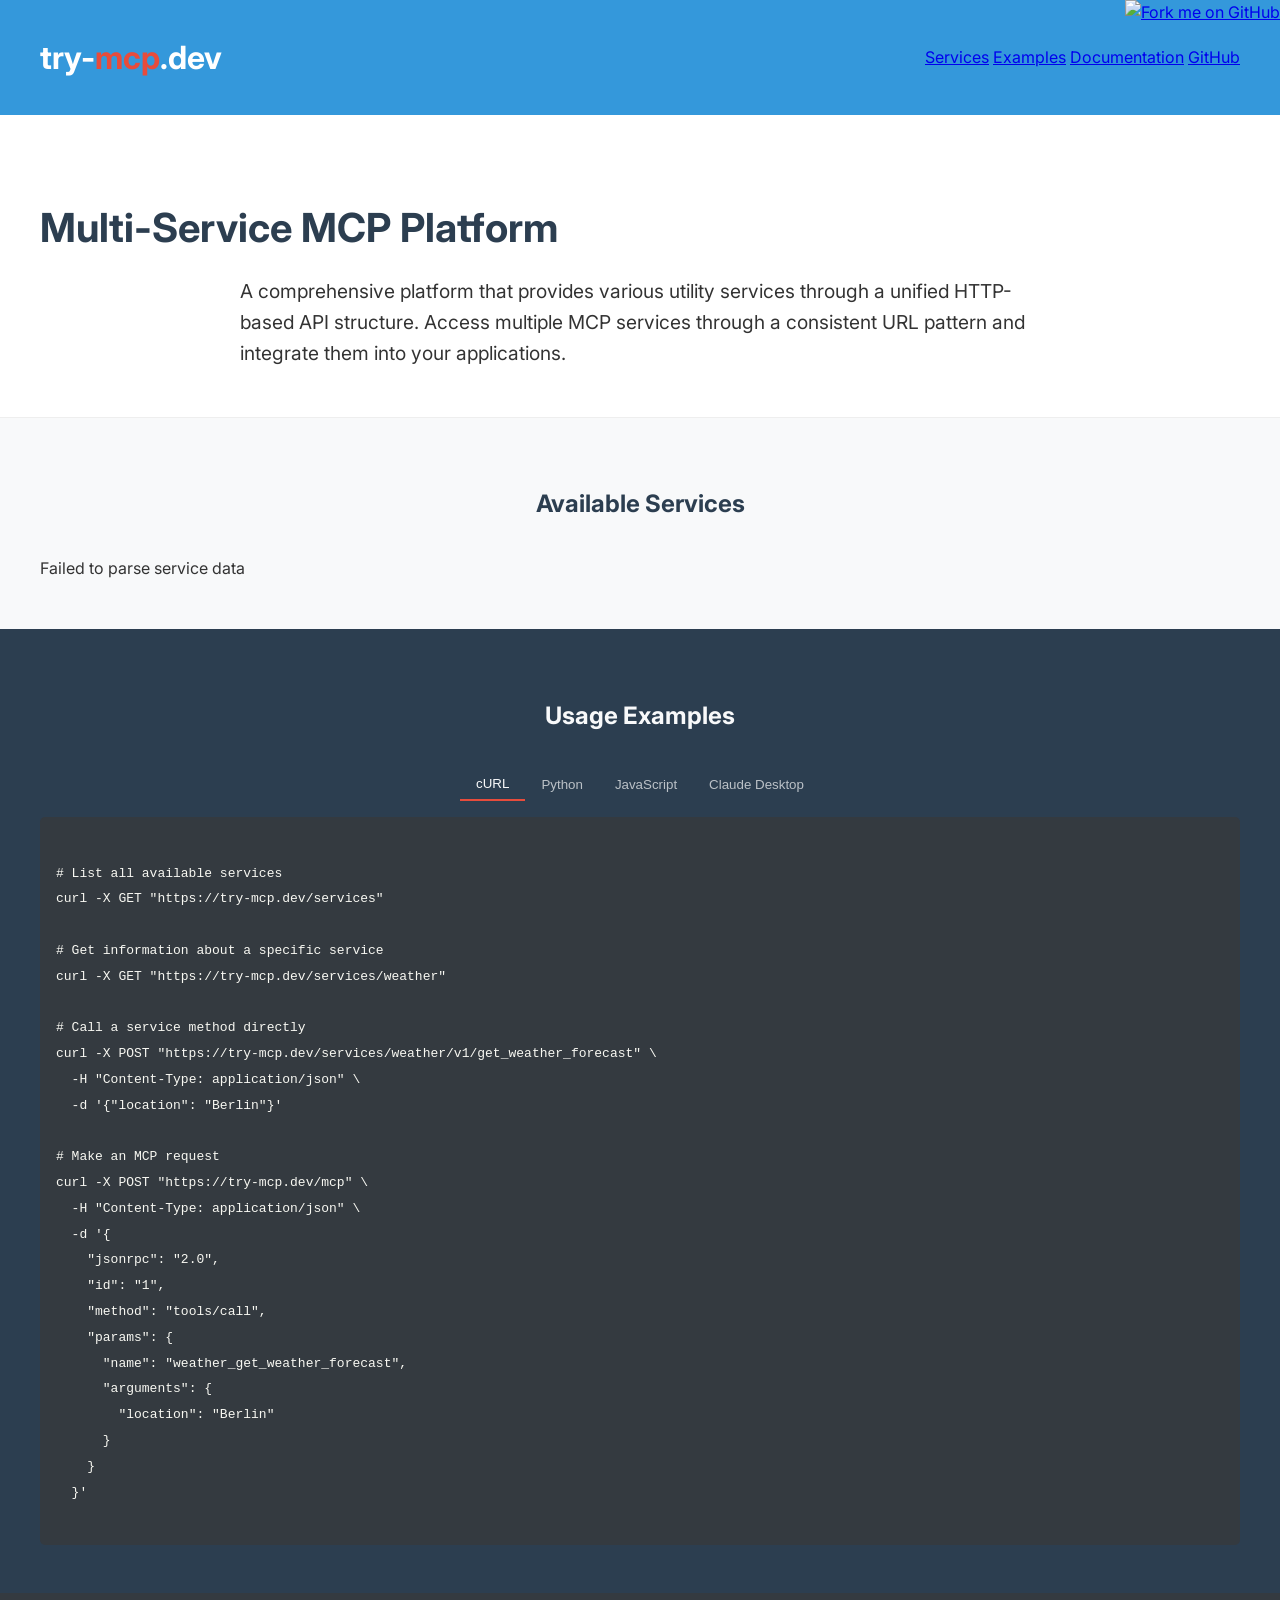
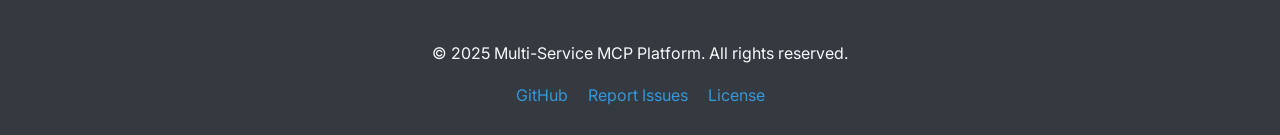
==== static/index.html @ c69c86fd "Add documentation link and dynamic Claude Desktop configuration" ====
<!DOCTYPE html>
<html lang="en">
<head>
  <meta charset="UTF-8">
  <meta name="viewport" content="width=device-width, initial-scale=1.0">
  <title>Multi-Service MCP Platform | try-mcp.dev</title>
  <meta name="description" content="A comprehensive multi-service MCP platform providing various utility services through a unified HTTP-based API structure.">
  
  <!-- Favicon -->
  <link rel="icon" href="/static/favicon.ico" type="image/x-icon">
  
  <!-- Fonts -->
  <link rel="preconnect" href="https://fonts.googleapis.com">
  <link rel="preconnect" href="https://fonts.gstatic.com" crossorigin>
  <link href="https://fonts.googleapis.com/css2?family=Inter:wght@400;500;700&family=Fira+Code:wght@400;500&display=swap" rel="stylesheet">
  
  <!-- Styles -->
  <link rel="stylesheet" href="/static/css/styles.css">
</head>
<body>
  <!-- GitHub Ribbon -->
  <a href="https://github.com/choas/try-mcp.dev" class="github-ribbon" target="_blank" rel="noopener noreferrer">
    <img width="149" height="149" src="https://github.blog/wp-content/uploads/2008/12/forkme_right_red_aa0000.png?resize=149%2C149" alt="Fork me on GitHub">
  </a>
  
  <!-- Header -->
  <header>
    <div class="container">
      <div class="header-content">
        <div class="logo">try-<span>mcp</span>.dev</div>
        <nav>
          <a href="#services">Services</a>
          <a href="#examples">Examples</a>
          <a href="/docs">Documentation</a>
          <a href="https://github.com/choas/try-mcp.dev" target="_blank" rel="noopener noreferrer">GitHub</a>
        </nav>
      </div>
    </div>
  </header>
  
  <!-- Introduction -->
  <section class="intro">
    <div class="container">
      <h1>Multi-Service MCP Platform</h1>
      <p>
        A comprehensive platform that provides various utility services through a unified HTTP-based API structure.
        Access multiple MCP services through a consistent URL pattern and integrate them into your applications.
      </p>
    </div>
  </section>
  
  <!-- Services -->
  <section id="services" class="services">
    <div class="container">
      <h2>Available Services</h2>
      <div id="service-list" class="service-list">
        <div class="loading">Loading services...</div>
      </div>
      
      <!-- Service Details Section -->
      <div id="service-details" class="service-details" style="display: none;">
        <!-- Service details will be inserted here by JavaScript -->
      </div>
    </div>
  </section>
  
  <!-- Usage Examples -->
  <section id="examples" class="examples">
    <div class="container">
      <h2>Usage Examples</h2>
      
      <div class="code-tabs">
        <button class="code-tab active" data-target="curl-example">cURL</button>
        <button class="code-tab" data-target="python-example">Python</button>
        <button class="code-tab" data-target="js-example">JavaScript</button>
        <button class="code-tab" data-target="claude-example">Claude Desktop</button>
      </div>
      
      <div class="code-examples">
        <div id="curl-example" class="code-example active">
          <pre><code>
# List all available services
curl -X GET "https://try-mcp.dev/services"

# Get information about a specific service
curl -X GET "https://try-mcp.dev/services/weather"

# Call a service method directly
curl -X POST "https://try-mcp.dev/services/weather/v1/get_weather_forecast" \
  -H "Content-Type: application/json" \
  -d '{"location": "Berlin"}'

# Make an MCP request
curl -X POST "https://try-mcp.dev/mcp" \
  -H "Content-Type: application/json" \
  -d '{
    "jsonrpc": "2.0",
    "id": "1",
    "method": "tools/call",
    "params": {
      "name": "weather_get_weather_forecast",
      "arguments": {
        "location": "Berlin"
      }
    }
  }'
          </code></pre>
        </div>
        
        <div id="python-example" class="code-example">
          <pre><code>
import requests
import json

# Base URL for the API
base_url = "https://try-mcp.dev"

# List all available services
response = requests.get(f"{base_url}/services")
services = response.json()
print(f"Available services: {services['total_services']}")

# Get information about a specific service
service_name = "weather"
response = requests.get(f"{base_url}/services/{service_name}")
service_info = response.json()
print(f"Service: {service_info['name']} {service_info['version']}")

# Call a service method directly
response = requests.post(
    f"{base_url}/services/weather/v1/get_weather_forecast",
    json={"location": "Berlin"}
)
result = response.json()
print(result)

# Make an MCP request
mcp_request = {
    "jsonrpc": "2.0",
    "id": "1",
    "method": "tools/call",
    "params": {
        "name": "weather_get_weather_forecast",
        "arguments": {
            "location": "Berlin"
        }
    }
}

response = requests.post(f"{base_url}/mcp", json=mcp_request)
result = response.json()
print(result["result"]["content"][0]["text"])
          </code></pre>
        </div>
        
        <div id="js-example" class="code-example">
          <pre><code>
// Base URL for the API
const baseUrl = "https://try-mcp.dev";

// List all available services
async function listServices() {
  const response = await fetch(`${baseUrl}/services`);
  const data = await response.json();
  console.log(`Available services: ${data.total_services}`);
  return data.services;
}

// Get information about a specific service
async function getServiceInfo(serviceName) {
  const response = await fetch(`${baseUrl}/services/${serviceName}`);
  const data = await response.json();
  console.log(`Service: ${data.name} ${data.version}`);
  return data;
}

// Call a service method directly
async function callServiceMethod(serviceName, version, method, params) {
  const response = await fetch(
    `${baseUrl}/services/${serviceName}/${version}/${method}`,
    {
      method: 'POST',
      headers: {
        'Content-Type': 'application/json'
      },
      body: JSON.stringify(params)
    }
  );
  return await response.json();
}

// Make an MCP request
async function makeMcpRequest(method, params) {
  const mcpRequest = {
    jsonrpc: "2.0",
    id: "1",
    method: method,
    params: params
  };
  
  const response = await fetch(`${baseUrl}/mcp`, {
    method: 'POST',
    headers: {
      'Content-Type': 'application/json'
    },
    body: JSON.stringify(mcpRequest)
  });
  
  return await response.json();
}

// Example usage
async function example() {
  // Get weather forecast
  const result = await makeMcpRequest("tools/call", {
    name: "weather_get_weather_forecast",
    arguments: {
      location: "Berlin"
    }
  });
  
  console.log(result.result.content[0].text);
}

example();
          </code></pre>
        </div>
        
        <div id="claude-example" class="code-example">
          <pre><code>
{
  "mcpServers": {
    "try-mcp-weather": {
      "command": "npx",
      "args": ["mcp-remote", "http://try-mcp.dev/services/weather/v1"],
      "disabled": false,
      "autoApprove": ["get_weather_forecast"]
    },
    "try-mcp-mindful": {
      "command": "npx",
      "args": ["mcp-remote", "http://try-mcp.dev/services/mindful/v1"],
      "disabled": false,
      "autoApprove": ["get_mindful_sentence"]
    },
    "try-mcp-emoji": {
      "command": "npx",
      "args": ["mcp-remote", "http://try-mcp.dev/services/emoji-oracle/v1"],
      "disabled": false,
      "autoApprove": ["get_emoji_oracle"]
    },
    "try-mcp-timestamp": {
      "command": "npx",
      "args": ["mcp-remote", "http://try-mcp.dev/services/timestamp/v1"],
      "disabled": false,
      "autoApprove": ["generate_random_timestamp"]
    },
    "try-mcp-fortune": {
      "command": "npx",
      "args": ["mcp-remote", "http://try-mcp.dev/services/fortune/v1"],
      "disabled": false,
      "autoApprove": ["get_fortune_cookie"]
    }
  }
}

// To use in Claude Desktop:
// 1. Open Claude Desktop settings
// 2. Navigate to the MCP section
// 3. Add the above configuration
// 4. Save and restart Claude Desktop
// 5. Now you can use the services directly in your conversations

// Example usage in Claude:
// "What's the weather forecast for Berlin tomorrow?"
// Claude will use the get_weather_forecast tool automatically

// For more information about MCP configuration, visit:
// https://docs.anthropic.com/claude/docs/mcp-configuration
          </code></pre>
        </div>
      </div>
    </div>
  </section>
  
  <!-- Footer -->
  <footer>
    <div class="container">
      <p>&copy; 2025 Multi-Service MCP Platform. All rights reserved.</p>
      <div class="footer-links">
        <a href="https://github.com/choas/try-mcp.dev" target="_blank" rel="noopener noreferrer">GitHub</a>
        <a href="https://github.com/choas/try-mcp.dev/issues" target="_blank" rel="noopener noreferrer">Report Issues</a>
        <a href="https://github.com/choas/try-mcp.dev/blob/main/LICENSE" target="_blank" rel="noopener noreferrer">License</a>
      </div>
    </div>
  </footer>
  
  <!-- Scripts -->
  <script src="/static/js/main.js"></script>
</body>
</html>
---- static/css/styles.css ----
/* Main styles for the multi-service MCP platform landing page */

:root {
  --primary-color: #3498db;
  --secondary-color: #2c3e50;
  --accent-color: #e74c3c;
  --light-bg: #f8f9fa;
  --dark-bg: #343a40;
  --text-color: #333;
  --light-text: #f8f9fa;
  --border-radius: 5px;
  --box-shadow: 0 2px 5px rgba(0, 0, 0, 0.1);
}

body {
  font-family: 'Inter', -apple-system, BlinkMacSystemFont, 'Segoe UI', Roboto, Oxygen, Ubuntu, Cantarell, 'Open Sans', 'Helvetica Neue', sans-serif;
  line-height: 1.6;
  color: var(--text-color);
  margin: 0;
  padding: 0;
  background-color: var(--light-bg);
}

.container {
  max-width: 1200px;
  margin: 0 auto;
  padding: 0 20px;
}

header {
  background-color: var(--primary-color);
  color: white;
  padding: 2rem 0;
  position: relative;
}

.header-content {
  display: flex;
  justify-content: space-between;
  align-items: center;
}

.logo {
  font-size: 2rem;
  font-weight: bold;
}

.logo span {
  color: var(--accent-color);
}

.github-ribbon {
  position: absolute;
  top: 0;
  right: 0;
  z-index: 100;
}

.intro {
  background-color: white;
  padding: 3rem 0;
  border-bottom: 1px solid #eee;
}

.intro h1 {
  font-size: 2.5rem;
  margin-bottom: 1rem;
  color: var(--secondary-color);
}

.intro p {
  font-size: 1.2rem;
  max-width: 800px;
  margin: 0 auto;
}

.services {
  padding: 3rem 0;
}

.services h2 {
  text-align: center;
  margin-bottom: 2rem;
  color: var(--secondary-color);
}

.service-list {
  display: grid;
  grid-template-columns: repeat(auto-fill, minmax(300px, 1fr));
  gap: 2rem;
}

.service-card {
  background-color: white;
  border-radius: var(--border-radius);
  box-shadow: var(--box-shadow);
  overflow: hidden;
  transition: transform 0.3s ease, box-shadow 0.3s ease;
}

.service-card:hover {
  transform: translateY(-5px);
  box-shadow: 0 5px 15px rgba(0, 0, 0, 0.1);
}

.service-header {
  background-color: var(--secondary-color);
  color: white;
  padding: 1rem;
  display: flex;
  justify-content: space-between;
  align-items: center;
}

.service-name {
  font-size: 1.2rem;
  font-weight: bold;
}

.service-version {
  background-color: var(--primary-color);
  padding: 0.2rem 0.5rem;
  border-radius: 20px;
  font-size: 0.8rem;
}

.service-body {
  padding: 1rem;
}

.service-description {
  margin-bottom: 1rem;
}

.service-tools {
  margin-top: 1rem;
}

.tool-list {
  list-style-type: none;
  padding: 0;
}

.tool-item {
  background-color: var(--light-bg);
  padding: 0.5rem;
  margin-bottom: 0.5rem;
  border-radius: var(--border-radius);
  font-family: monospace;
}

.examples {
  padding: 3rem 0;
  background-color: var(--secondary-color);
  color: var(--light-text);
}

.examples h2 {
  text-align: center;
  margin-bottom: 2rem;
}

.code-tabs {
  display: flex;
  justify-content: center;
  margin-bottom: 1rem;
}

.code-tab {
  padding: 0.5rem 1rem;
  cursor: pointer;
  background-color: transparent;
  border: none;
  color: var(--light-text);
  opacity: 0.7;
}

.code-tab.active {
  border-bottom: 2px solid var(--accent-color);
  opacity: 1;
}

.code-examples {
  background-color: var(--dark-bg);
  border-radius: var(--border-radius);
  padding: 1rem;
  overflow: auto;
}

.code-example {
  display: none;
}

.code-example.active {
  display: block;
}

pre {
  margin: 0;
  white-space: pre-wrap;
  font-family: 'Fira Code', monospace;
  color: #f8f8f2;
}

footer {
  background-color: var(--dark-bg);
  color: var(--light-text);
  padding: 2rem 0;
  text-align: center;
}

.footer-links {
  margin-top: 1rem;
}

.footer-links a {
  color: var(--primary-color);
  margin: 0 0.5rem;
  text-decoration: none;
}

.footer-links a:hover {
  text-decoration: underline;
}

/* Responsive adjustments */
@media (max-width: 768px) {
  .service-list {
    grid-template-columns: 1fr;
  }
  
  .header-content {
    flex-direction: column;
    text-align: center;
  }
  
  .github-ribbon img {
    width: 100px;
  }
}/* S
ervice Details Styles */
.service-details {
  margin-top: 3rem;
  padding: 2rem;
  background-color: white;
  border-radius: var(--border-radius);
  box-shadow: var(--box-shadow);
}

.service-details-card {
  position: relative;
}

.service-details-card h3 {
  color: var(--secondary-color);
  margin-bottom: 1rem;
  padding-bottom: 0.5rem;
  border-bottom: 1px solid #eee;
}

.service-status {
  margin-bottom: 1.5rem;
}

.status-active {
  color: #28a745;
  font-weight: bold;
}

.status-inactive {
  color: #dc3545;
  font-weight: bold;
}

.service-tools-detail {
  margin-bottom: 1.5rem;
}

.tools-detail-list {
  list-style-type: none;
  padding: 0;
}

.tool-detail-item {
  padding: 0.75rem;
  margin-bottom: 0.75rem;
  background-color: var(--light-bg);
  border-radius: var(--border-radius);
}

.tool-name {
  font-weight: bold;
  font-family: monospace;
  margin-bottom: 0.25rem;
}

.tool-description {
  font-size: 0.9rem;
}

.service-versions {
  margin-bottom: 1.5rem;
}

.versions-list {
  display: flex;
  flex-wrap: wrap;
  gap: 0.5rem;
  list-style-type: none;
  padding: 0;
}

.version-item {
  background-color: var(--primary-color);
  color: white;
  padding: 0.25rem 0.5rem;
  border-radius: 20px;
  font-size: 0.8rem;
}

.close-details-btn {
  display: block;
  margin: 1rem auto;
  padding: 0.5rem 1rem;
  background-color: var(--secondary-color);
  color: white;
  border: none;
  border-radius: var(--border-radius);
  cursor: pointer;
  transition: background-color 0.3s ease;
}

.close-details-btn:hover {
  background-color: var(--primary-color);
}

.details-btn {
  display: block;
  margin-top: 1rem;
  padding: 0.5rem 1rem;
  background-color: var(--primary-color);
  color: white;
  border: none;
  border-radius: var(--border-radius);
  cursor: pointer;
  transition: background-color 0.3s ease;
}

.details-btn:hover {
  background-color: var(--secondary-color);
}
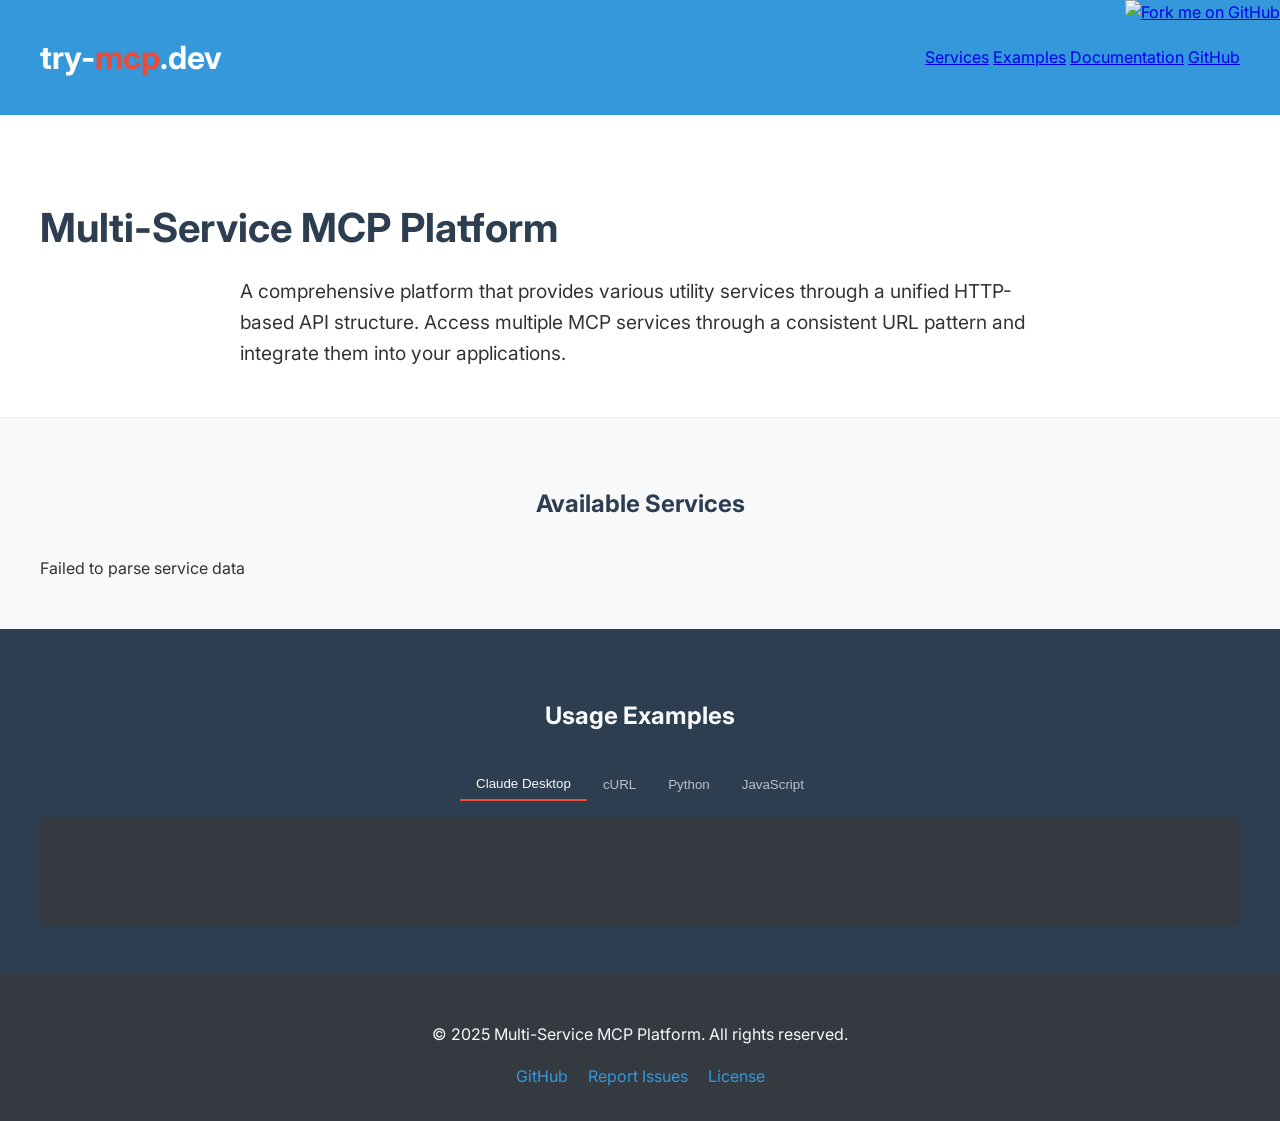
==== commit 2103714c: "Move Claude Desktop example to first position in examples section" ====
--- a/static/index.html
+++ b/static/index.html
@@ -1,28 +1,39 @@
 <!DOCTYPE html>
 <html lang="en">
+
 <head>
   <meta charset="UTF-8">
   <meta name="viewport" content="width=device-width, initial-scale=1.0">
   <title>Multi-Service MCP Platform | try-mcp.dev</title>
-  <meta name="description" content="A comprehensive multi-service MCP platform providing various utility services through a unified HTTP-based API structure.">
-  
+  <meta name="description"
+    content="A comprehensive multi-service MCP platform providing various utility services through a unified HTTP-based API structure.">
+
   <!-- Favicon -->
-  <link rel="icon" href="/static/favicon.ico" type="image/x-icon">
-  
+  <link rel="apple-touch-icon" sizes="180x180" href="/static/favicon/apple-touch-icon.png">
+  <link rel="icon" type="image/png" sizes="32x32" href="/static/favicon/favicon-32x32.png">
+  <link rel="icon" type="image/png" sizes="16x16" href="/static/favicon/favicon-16x16.png">
+  <link rel="manifest" href="/static/favicon/site.webmanifest">
+  <link rel="icon" href="/static/favicon/favicon.ico" type="image/x-icon">
+
   <!-- Fonts -->
   <link rel="preconnect" href="https://fonts.googleapis.com">
   <link rel="preconnect" href="https://fonts.gstatic.com" crossorigin>
-  <link href="https://fonts.googleapis.com/css2?family=Inter:wght@400;500;700&family=Fira+Code:wght@400;500&display=swap" rel="stylesheet">
-  
+  <link
+    href="https://fonts.googleapis.com/css2?family=Inter:wght@400;500;700&family=Fira+Code:wght@400;500&display=swap"
+    rel="stylesheet">
+
   <!-- Styles -->
   <link rel="stylesheet" href="/static/css/styles.css">
 </head>
+
 <body>
   <!-- GitHub Ribbon -->
   <a href="https://github.com/choas/try-mcp.dev" class="github-ribbon" target="_blank" rel="noopener noreferrer">
-    <img width="149" height="149" src="https://github.blog/wp-content/uploads/2008/12/forkme_right_red_aa0000.png?resize=149%2C149" alt="Fork me on GitHub">
+    <img width="149" height="149"
+      src="https://github.blog/wp-content/uploads/2008/12/forkme_right_red_aa0000.png?resize=149%2C149"
+      alt="Fork me on GitHub">
   </a>
-  
+
   <!-- Header -->
   <header>
     <div class="container">
@@ -37,7 +48,7 @@
       </div>
     </div>
   </header>
-  
+
   <!-- Introduction -->
   <section class="intro">
     <div class="container">
@@ -48,7 +59,7 @@
       </p>
     </div>
   </section>
-  
+
   <!-- Services -->
   <section id="services" class="services">
     <div class="container">
@@ -56,28 +67,34 @@
       <div id="service-list" class="service-list">
         <div class="loading">Loading services...</div>
       </div>
-      
+
       <!-- Service Details Section -->
       <div id="service-details" class="service-details" style="display: none;">
         <!-- Service details will be inserted here by JavaScript -->
       </div>
     </div>
   </section>
-  
+
   <!-- Usage Examples -->
   <section id="examples" class="examples">
     <div class="container">
       <h2>Usage Examples</h2>
-      
+
       <div class="code-tabs">
-        <button class="code-tab active" data-target="curl-example">cURL</button>
+        <button class="code-tab active" data-target="claude-example">Claude Desktop</button>
+        <button class="code-tab" data-target="curl-example">cURL</button>
         <button class="code-tab" data-target="python-example">Python</button>
         <button class="code-tab" data-target="js-example">JavaScript</button>
-        <button class="code-tab" data-target="claude-example">Claude Desktop</button>
-      </div>
-      
+      </div>
+
       <div class="code-examples">
-        <div id="curl-example" class="code-example active">
+        <div id="claude-example" class="code-example active">
+          <pre><code>
+<!-- Claude Desktop configuration will be dynamically generated by JavaScript -->
+          </code></pre>
+        </div>
+
+        <div id="curl-example" class="code-example">
           <pre><code>
 # List all available services
 curl -X GET "https://try-mcp.dev/services"
@@ -106,7 +123,7 @@
   }'
           </code></pre>
         </div>
-        
+
         <div id="python-example" class="code-example">
           <pre><code>
 import requests
@@ -152,7 +169,7 @@
 print(result["result"]["content"][0]["text"])
           </code></pre>
         </div>
-        
+
         <div id="js-example" class="code-example">
           <pre><code>
 // Base URL for the API
@@ -225,76 +242,26 @@
 example();
           </code></pre>
         </div>
-        
-        <div id="claude-example" class="code-example">
-          <pre><code>
-{
-  "mcpServers": {
-    "try-mcp-weather": {
-      "command": "npx",
-      "args": ["mcp-remote", "http://try-mcp.dev/services/weather/v1"],
-      "disabled": false,
-      "autoApprove": ["get_weather_forecast"]
-    },
-    "try-mcp-mindful": {
-      "command": "npx",
-      "args": ["mcp-remote", "http://try-mcp.dev/services/mindful/v1"],
-      "disabled": false,
-      "autoApprove": ["get_mindful_sentence"]
-    },
-    "try-mcp-emoji": {
-      "command": "npx",
-      "args": ["mcp-remote", "http://try-mcp.dev/services/emoji-oracle/v1"],
-      "disabled": false,
-      "autoApprove": ["get_emoji_oracle"]
-    },
-    "try-mcp-timestamp": {
-      "command": "npx",
-      "args": ["mcp-remote", "http://try-mcp.dev/services/timestamp/v1"],
-      "disabled": false,
-      "autoApprove": ["generate_random_timestamp"]
-    },
-    "try-mcp-fortune": {
-      "command": "npx",
-      "args": ["mcp-remote", "http://try-mcp.dev/services/fortune/v1"],
-      "disabled": false,
-      "autoApprove": ["get_fortune_cookie"]
-    }
-  }
-}
-
-// To use in Claude Desktop:
-// 1. Open Claude Desktop settings
-// 2. Navigate to the MCP section
-// 3. Add the above configuration
-// 4. Save and restart Claude Desktop
-// 5. Now you can use the services directly in your conversations
-
-// Example usage in Claude:
-// "What's the weather forecast for Berlin tomorrow?"
-// Claude will use the get_weather_forecast tool automatically
-
-// For more information about MCP configuration, visit:
-// https://docs.anthropic.com/claude/docs/mcp-configuration
-          </code></pre>
-        </div>
       </div>
     </div>
   </section>
-  
+
   <!-- Footer -->
   <footer>
     <div class="container">
       <p>&copy; 2025 Multi-Service MCP Platform. All rights reserved.</p>
       <div class="footer-links">
         <a href="https://github.com/choas/try-mcp.dev" target="_blank" rel="noopener noreferrer">GitHub</a>
-        <a href="https://github.com/choas/try-mcp.dev/issues" target="_blank" rel="noopener noreferrer">Report Issues</a>
-        <a href="https://github.com/choas/try-mcp.dev/blob/main/LICENSE" target="_blank" rel="noopener noreferrer">License</a>
+        <a href="https://github.com/choas/try-mcp.dev/issues" target="_blank" rel="noopener noreferrer">Report
+          Issues</a>
+        <a href="https://github.com/choas/try-mcp.dev/blob/main/LICENSE" target="_blank"
+          rel="noopener noreferrer">License</a>
       </div>
     </div>
   </footer>
-  
+
   <!-- Scripts -->
   <script src="/static/js/main.js"></script>
 </body>
+
 </html>
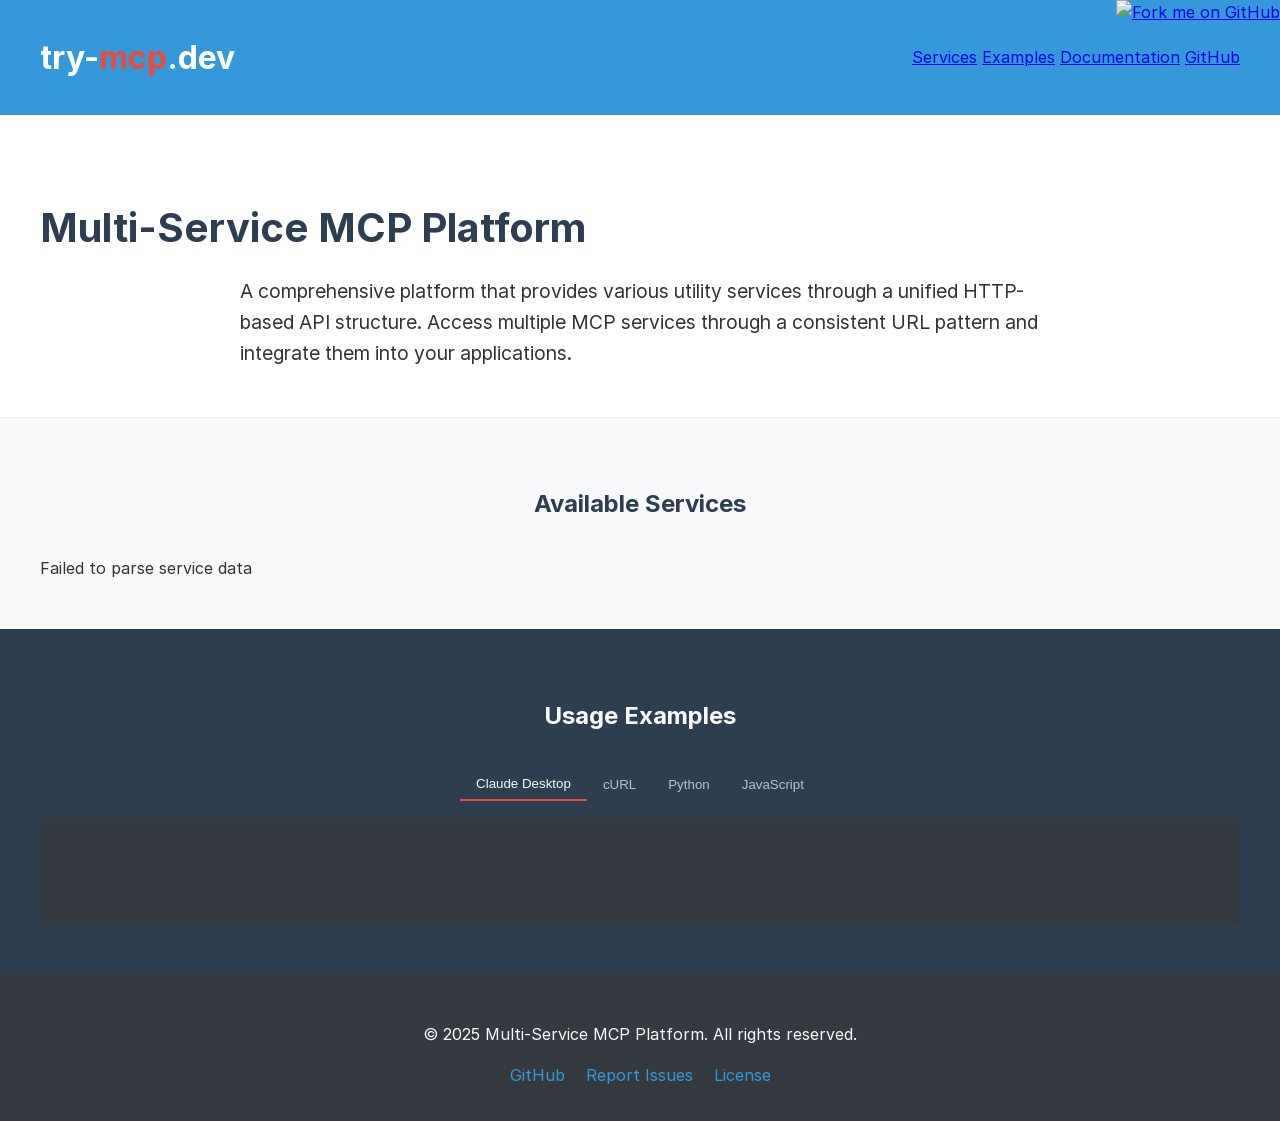
==== commit 31e95806: "Replace Google Fonts with local fonts for privacy" ====
--- a/static/index.html
+++ b/static/index.html
@@ -16,11 +16,8 @@
   <link rel="icon" href="/static/favicon/favicon.ico" type="image/x-icon">
 
   <!-- Fonts -->
-  <link rel="preconnect" href="https://fonts.googleapis.com">
-  <link rel="preconnect" href="https://fonts.gstatic.com" crossorigin>
-  <link
-    href="https://fonts.googleapis.com/css2?family=Inter:wght@400;500;700&family=Fira+Code:wght@400;500&display=swap"
-    rel="stylesheet">
+  <link rel="stylesheet" href="/static/fonts/inter/inter.css">
+  <link rel="stylesheet" href="/static/fonts/fira-code/fira-code.css">
 
   <!-- Styles -->
   <link rel="stylesheet" href="/static/css/styles.css">
--- a/static/fonts/inter/inter.css
+++ b/static/fonts/inter/inter.css
@@ -0,0 +1,27 @@
+/* Inter Font */
+@font-face {
+  font-family: 'Inter';
+  font-style: normal;
+  font-weight: 400;
+  src: local('Inter Regular'), local('Inter-Regular'),
+       url('Inter-Regular.woff2') format('woff2'),
+       url('Inter-Regular.woff') format('woff');
+}
+
+@font-face {
+  font-family: 'Inter';
+  font-style: normal;
+  font-weight: 500;
+  src: local('Inter Medium'), local('Inter-Medium'),
+       url('Inter-Medium.woff2') format('woff2'),
+       url('Inter-Medium.woff') format('woff');
+}
+
+@font-face {
+  font-family: 'Inter';
+  font-style: normal;
+  font-weight: 700;
+  src: local('Inter Bold'), local('Inter-Bold'),
+       url('Inter-Bold.woff2') format('woff2'),
+       url('Inter-Bold.woff') format('woff');
+}
--- a/static/fonts/fira-code/fira-code.css
+++ b/static/fonts/fira-code/fira-code.css
@@ -0,0 +1,18 @@
+/* Fira Code Font */
+@font-face {
+  font-family: 'Fira Code';
+  font-style: normal;
+  font-weight: 400;
+  src: local('Fira Code Regular'), local('FiraCode-Regular'),
+       url('FiraCode-Regular.woff2') format('woff2'),
+       url('FiraCode-Regular.woff') format('woff');
+}
+
+@font-face {
+  font-family: 'Fira Code';
+  font-style: normal;
+  font-weight: 500;
+  src: local('Fira Code Medium'), local('FiraCode-Medium'),
+       url('FiraCode-Medium.woff2') format('woff2'),
+       url('FiraCode-Medium.woff') format('woff');
+}
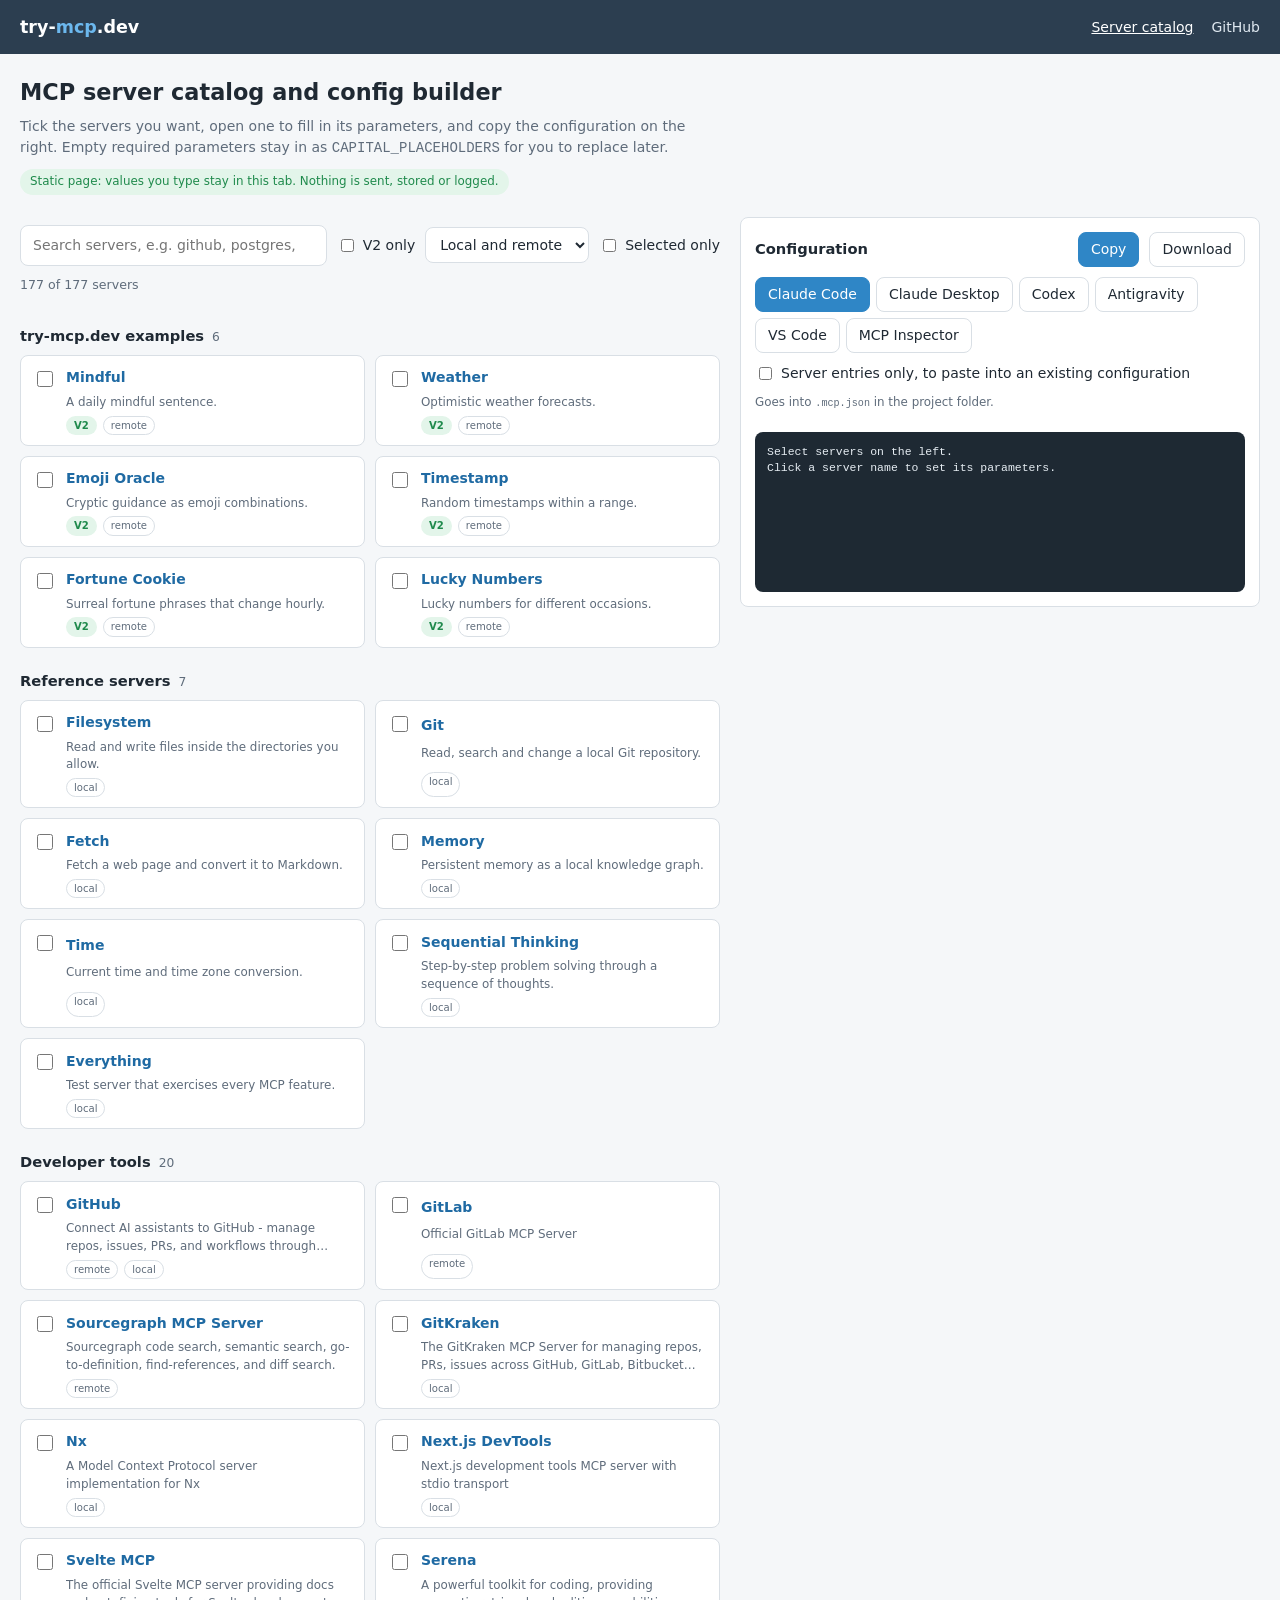
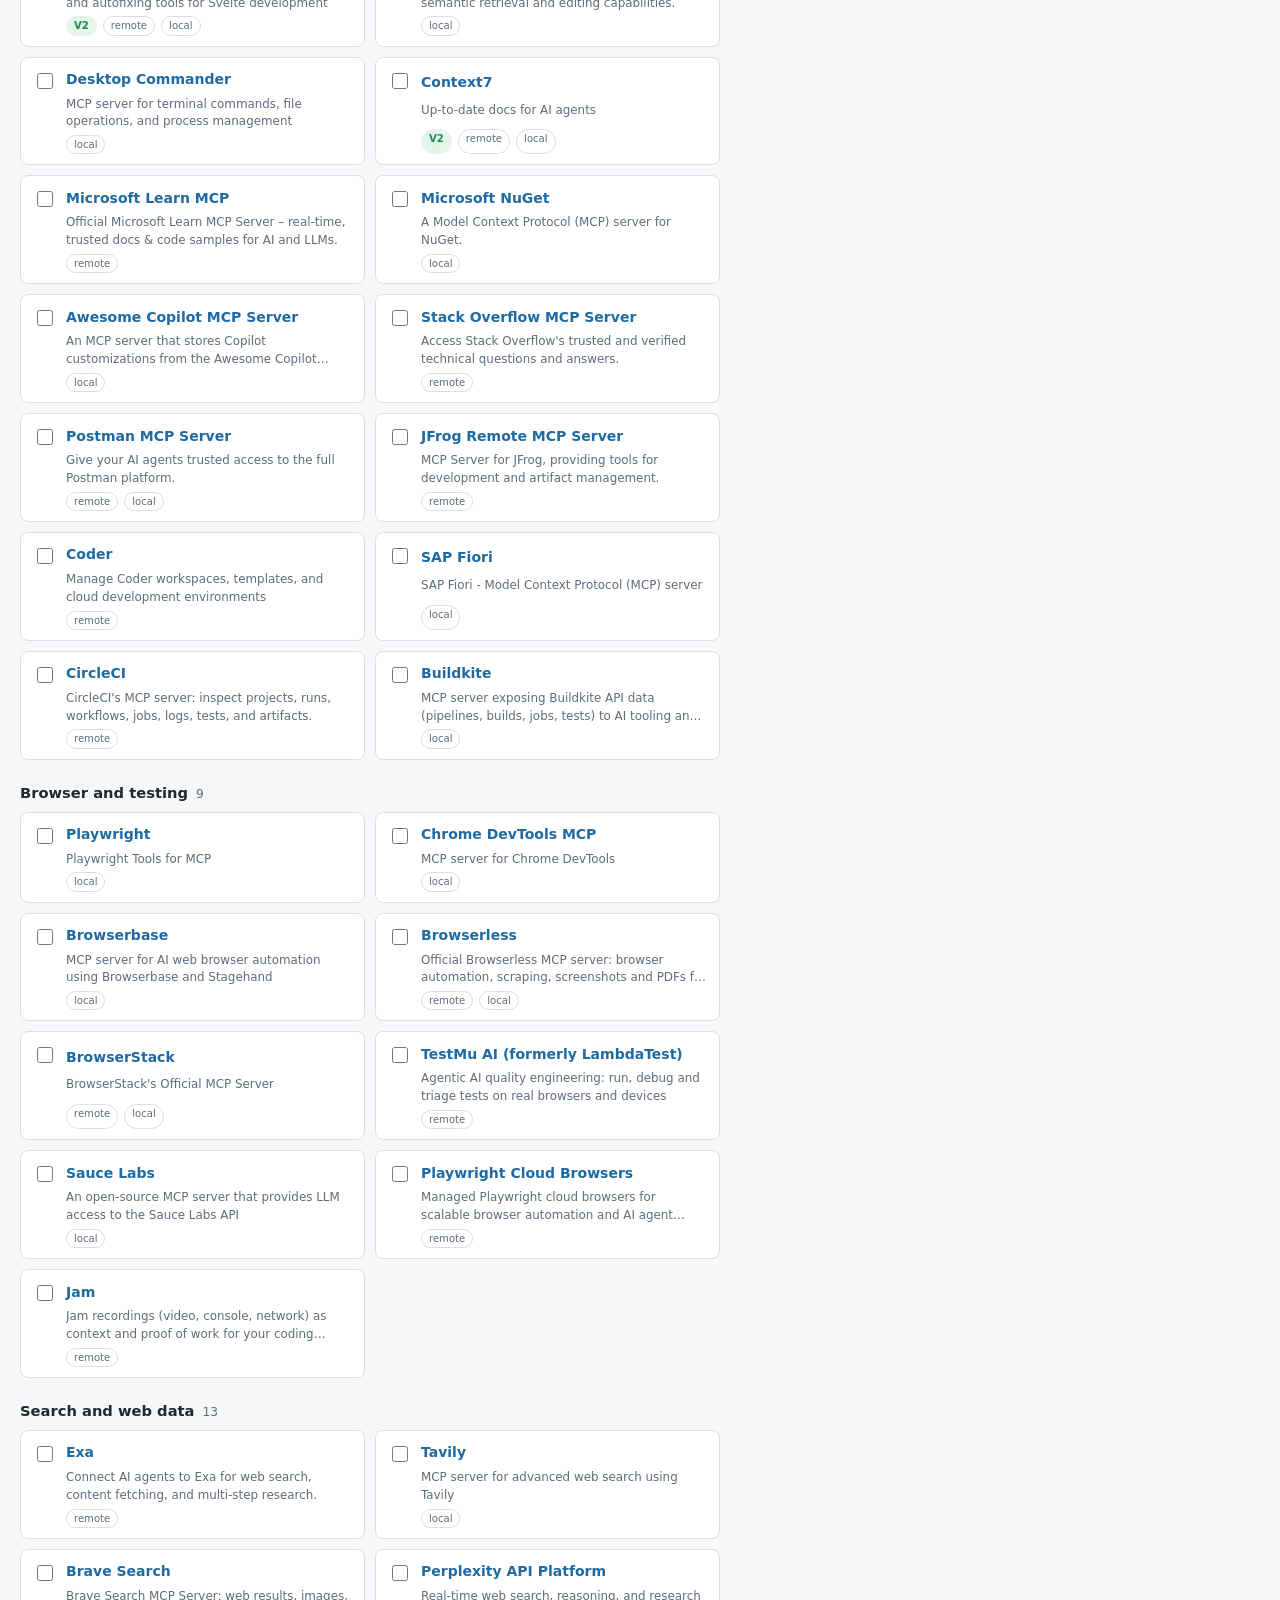
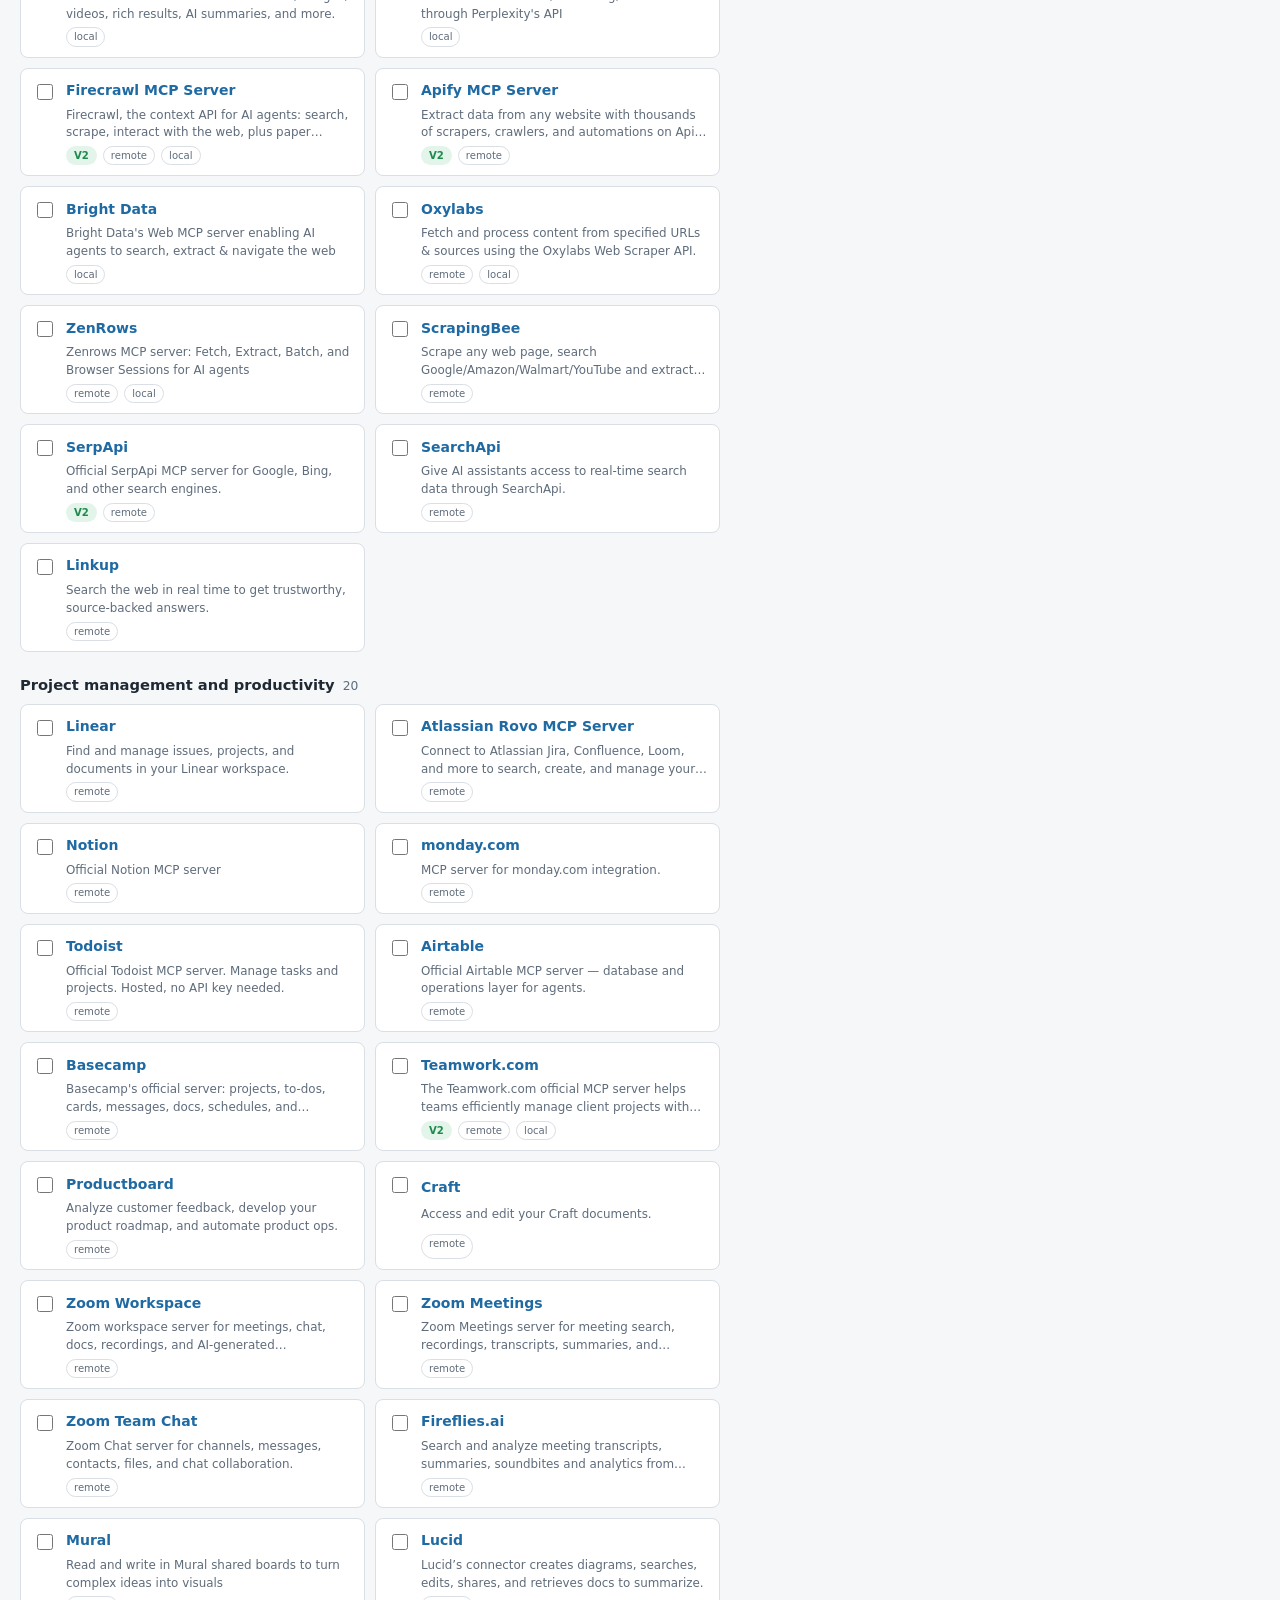
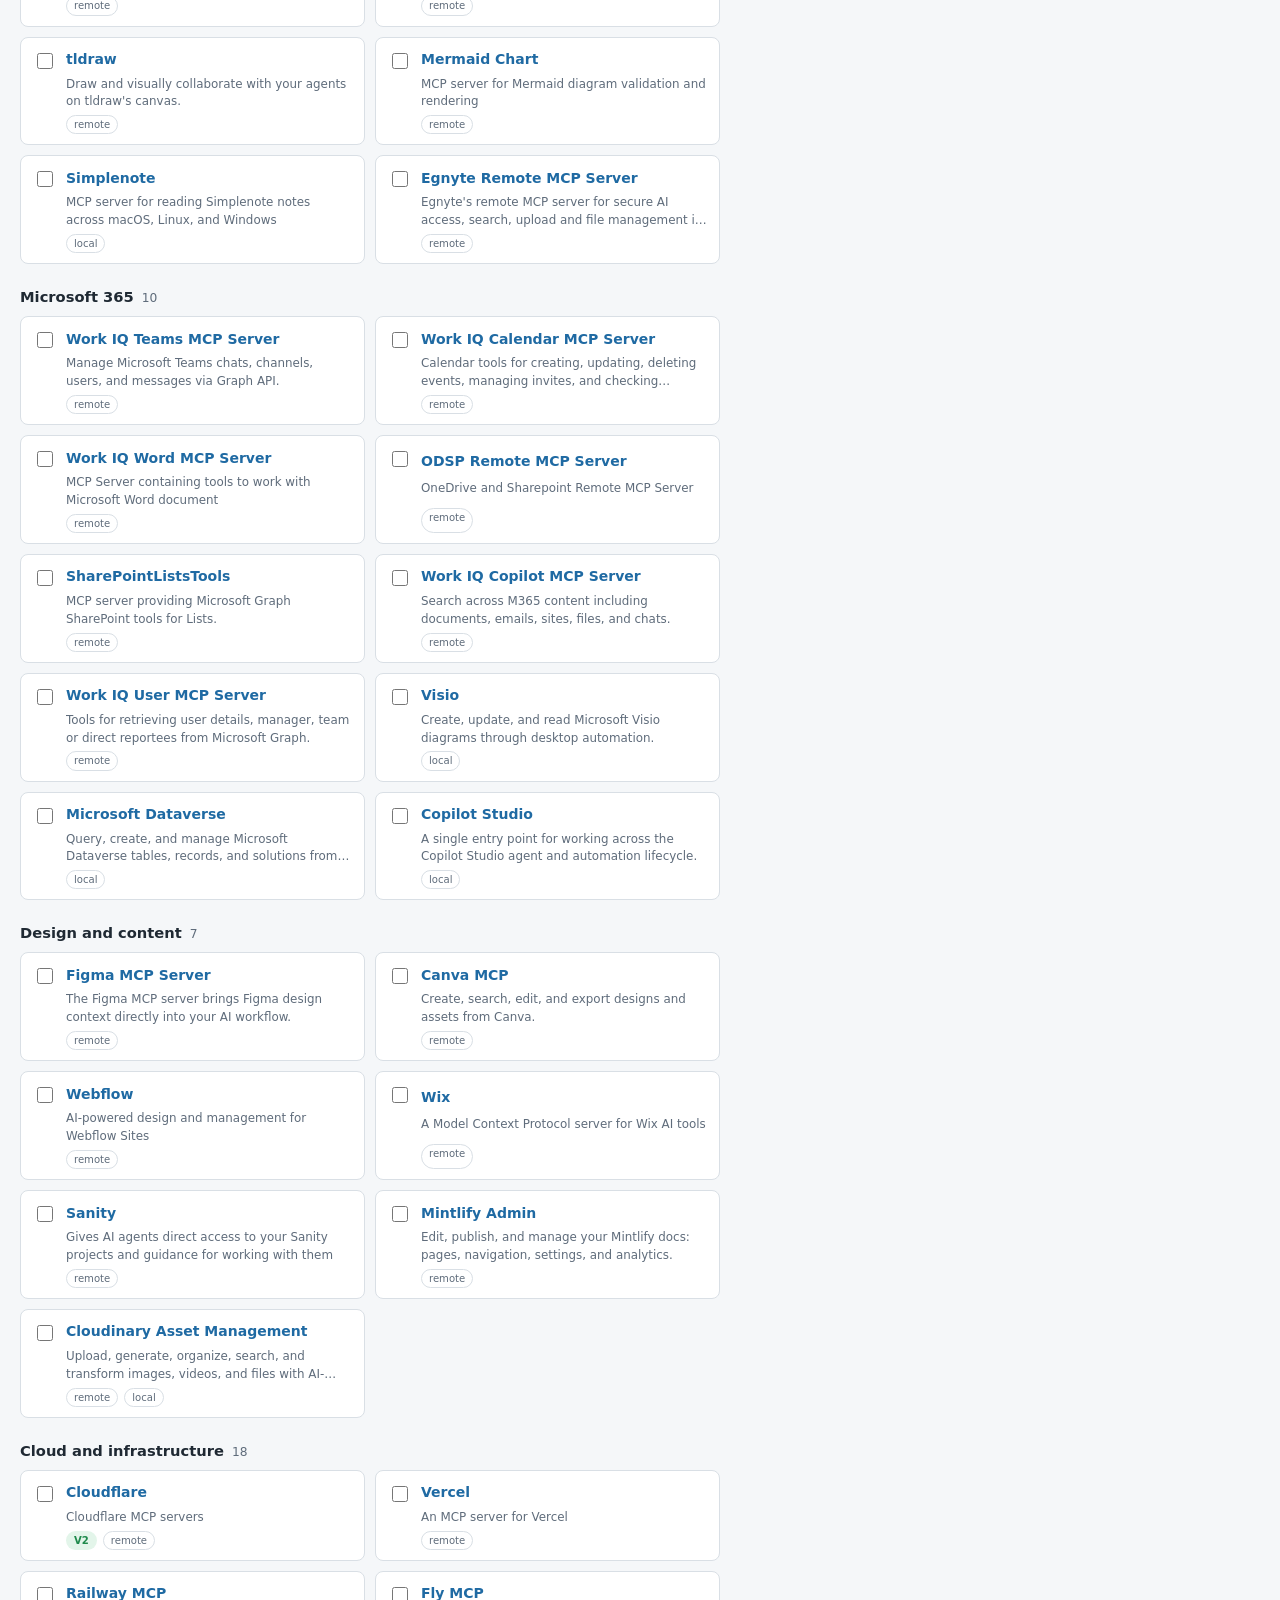
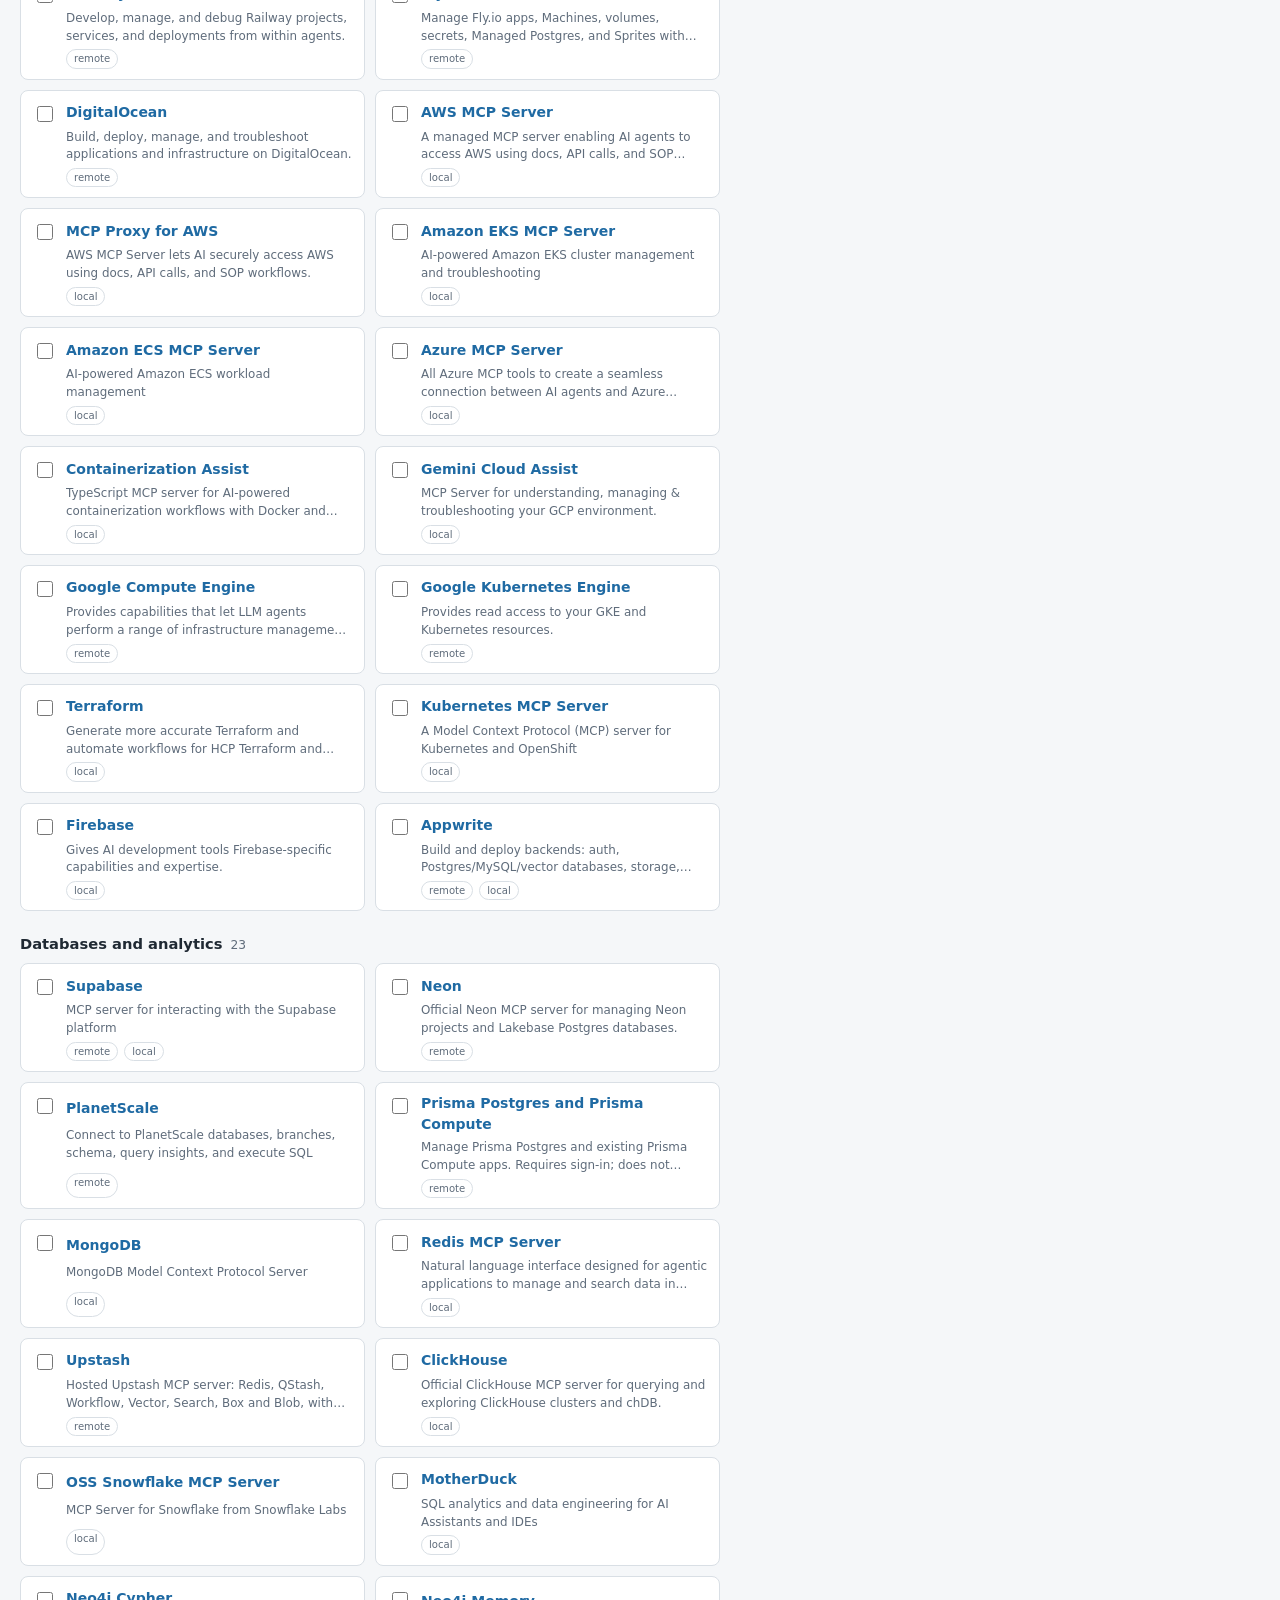
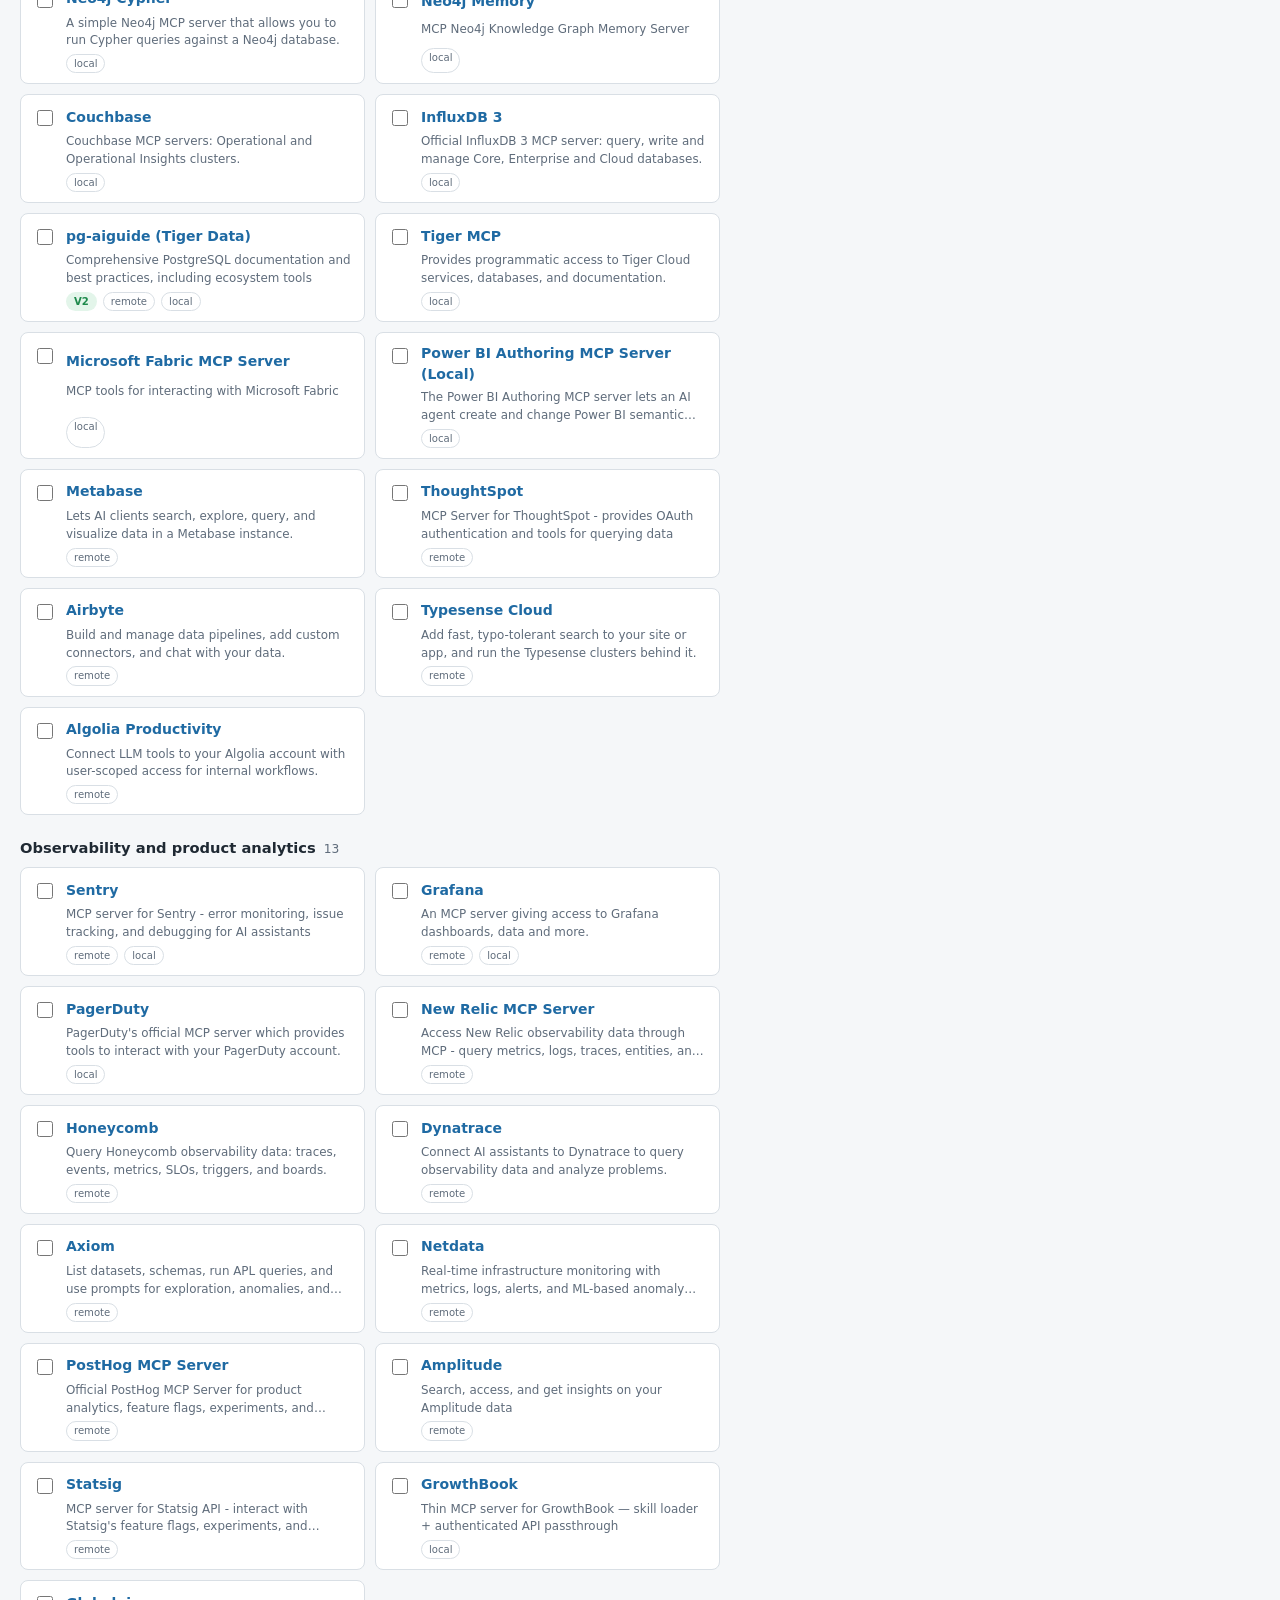
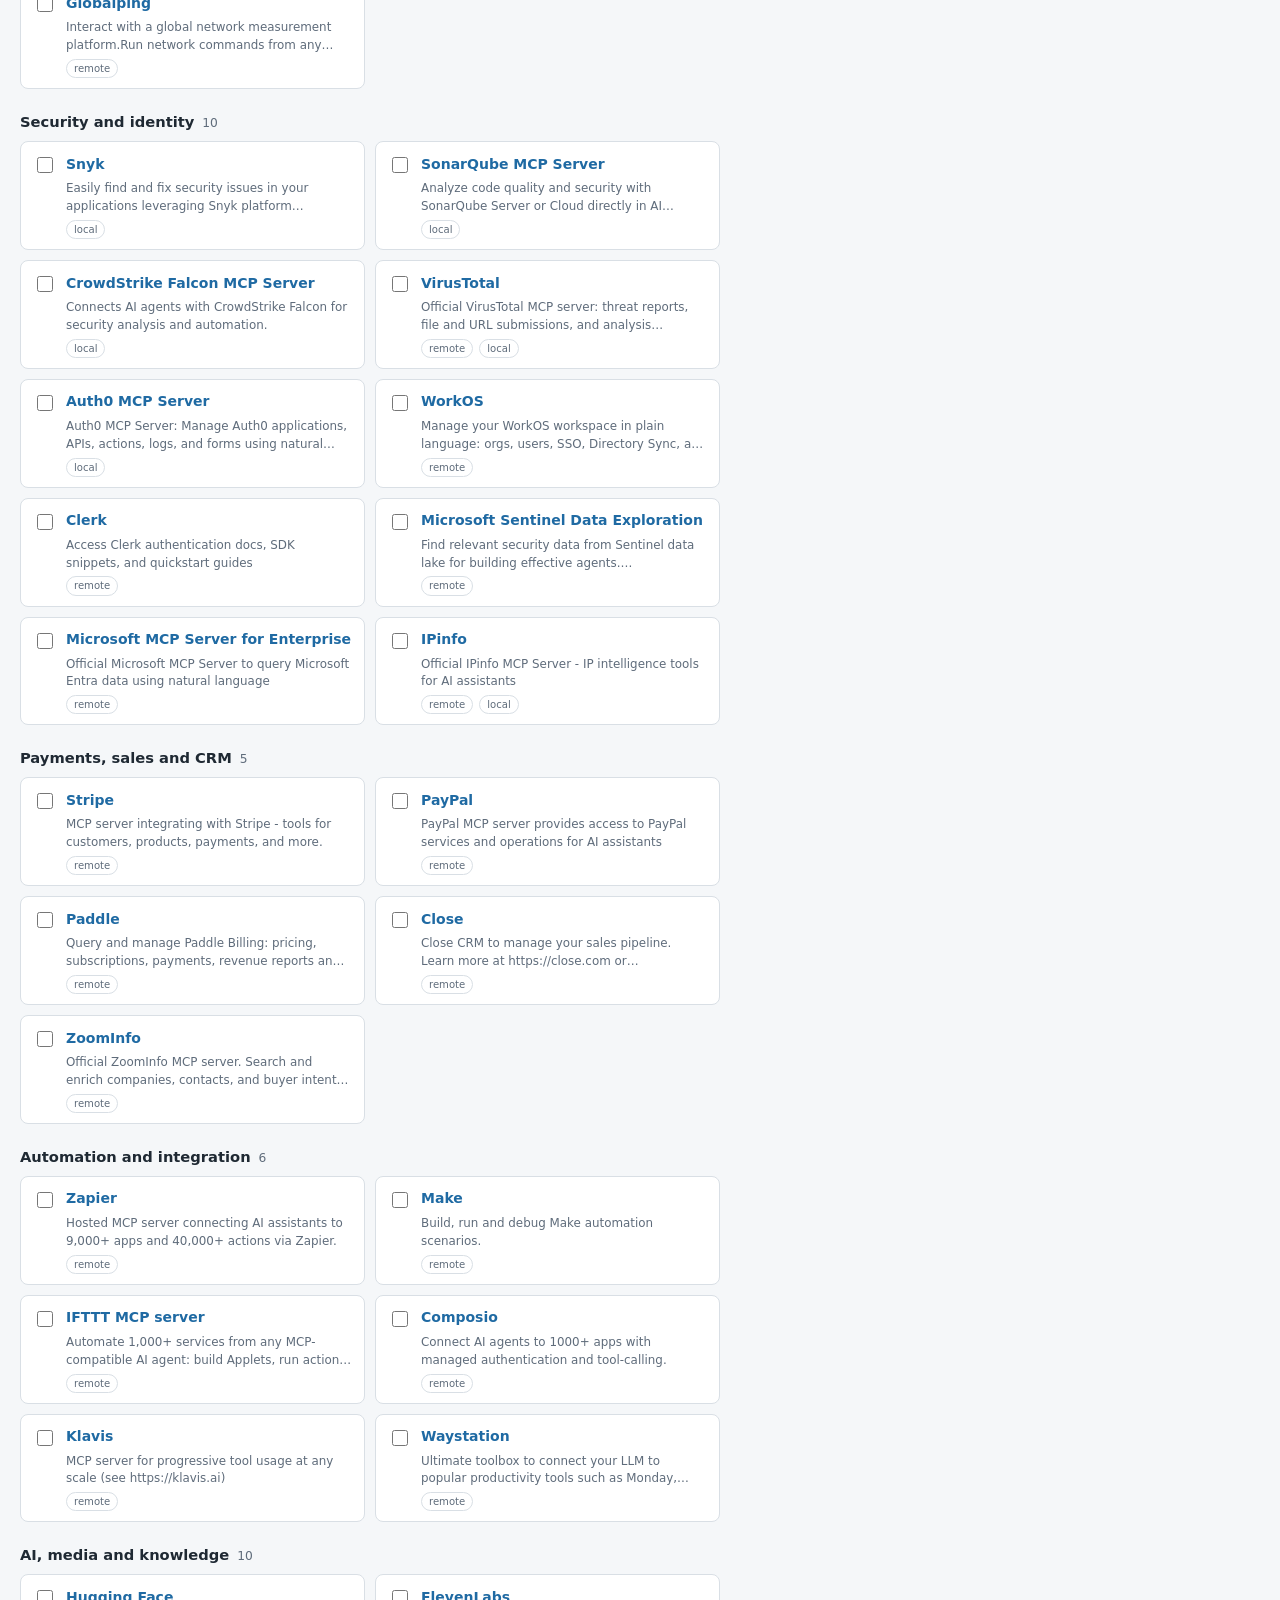
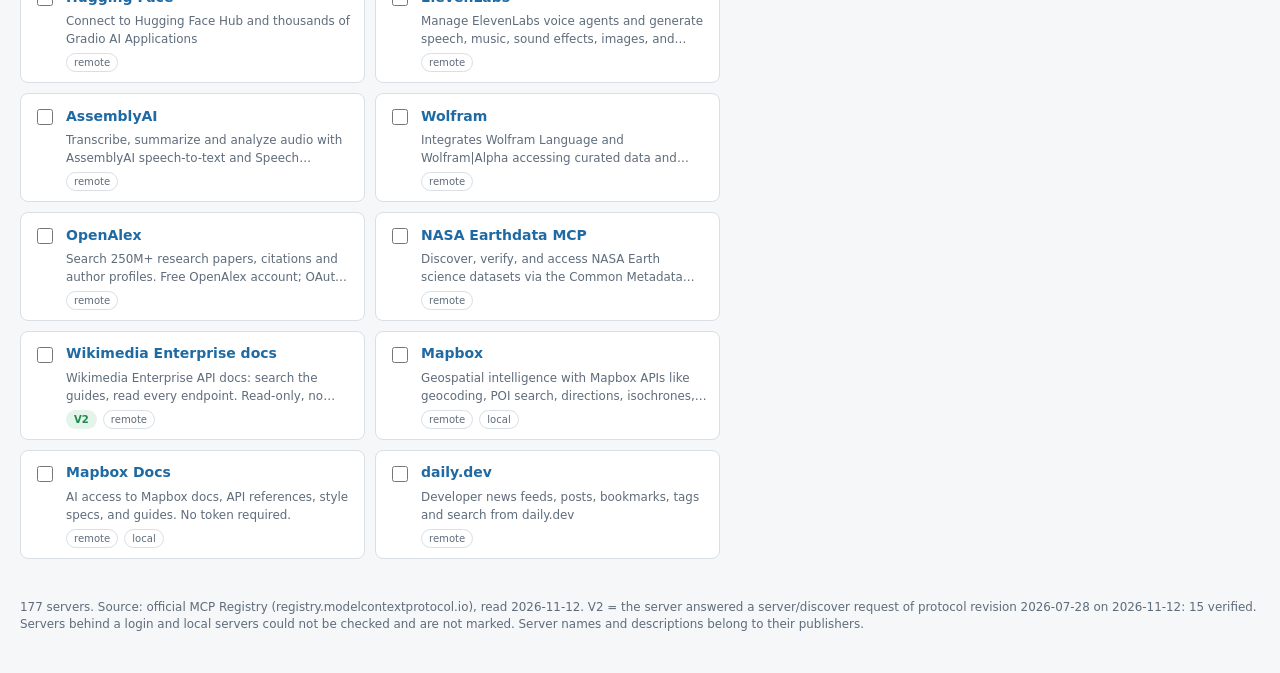
==== commit fad45ed3: "Add MCP server catalog, protocol 2026-07-28, prompts and resources; remove MVG Catalog page - static" ====
--- a/static/index.html
+++ b/static/index.html
@@ -4,261 +4,682 @@
 <head>
   <meta charset="UTF-8">
   <meta name="viewport" content="width=device-width, initial-scale=1.0">
-  <title>Multi-Service MCP Platform | try-mcp.dev</title>
+  <!-- This page cannot send data anywhere: no connections, no forms, no external resources. -->
+  <meta http-equiv="Content-Security-Policy"
+    content="default-src 'none'; script-src 'unsafe-inline'; style-src 'unsafe-inline'; img-src 'self' data:; manifest-src 'self'; connect-src 'none'; form-action 'none'; base-uri 'none'">
+  <meta name="referrer" content="no-referrer">
+  <title>MCP server catalog and config builder | try-mcp.dev</title>
   <meta name="description"
-    content="A comprehensive multi-service MCP platform providing various utility services through a unified HTTP-based API structure.">
-
-  <!-- Favicon -->
-  <link rel="apple-touch-icon" sizes="180x180" href="/static/favicon/apple-touch-icon.png">
+    content="Pick MCP servers from a grouped catalog, fill in their parameters and copy a ready MCP configuration for Claude, Codex, Antigravity, VS Code or the MCP Inspector. Static page, nothing leaves your browser.">
   <link rel="icon" type="image/png" sizes="32x32" href="/static/favicon/favicon-32x32.png">
-  <link rel="icon" type="image/png" sizes="16x16" href="/static/favicon/favicon-16x16.png">
-  <link rel="manifest" href="/static/favicon/site.webmanifest">
   <link rel="icon" href="/static/favicon/favicon.ico" type="image/x-icon">
-
-  <!-- Fonts -->
-  <link rel="stylesheet" href="/static/fonts/inter/inter.css">
-  <link rel="stylesheet" href="/static/fonts/fira-code/fira-code.css">
-
-  <!-- Styles -->
-  <link rel="stylesheet" href="/static/css/styles.css">
+  <style>
+    :root {
+      --primary: #2f86c6;
+      --primary-strong: #1f6aa3;
+      --ink: #1f2933;
+      --muted: #5f6c7b;
+      --bg: #f5f7f9;
+      --panel: #ffffff;
+      --line: #d9dfe5;
+      --code-bg: #1e2933;
+      --code-ink: #e6edf3;
+      --ok: #1f8a4c;
+      --ok-bg: #e3f5ea;
+      --warn-bg: #fff6dc;
+      --radius: 8px;
+      --mono: ui-monospace, "SF Mono", SFMono-Regular, Menlo, Consolas, "Liberation Mono", monospace;
+    }
+
+    @media (prefers-color-scheme: dark) {
+      :root {
+        --primary: #5aa9e0;
+        --primary-strong: #7dbcea;
+        --ink: #e6edf3;
+        --muted: #9aa7b4;
+        --bg: #12181e;
+        --panel: #1a222b;
+        --line: #2e3945;
+        --code-bg: #0c1116;
+        --ok: #5fd08d;
+        --ok-bg: #173524;
+        --warn-bg: #3a3214;
+      }
+    }
+
+    * { box-sizing: border-box; }
+
+    html { font-size: 14px; }
+
+    body {
+      margin: 0;
+      font-family: system-ui, -apple-system, "Segoe UI", Roboto, "Helvetica Neue", sans-serif;
+      line-height: 1.5;
+      color: var(--ink);
+      background: var(--bg);
+    }
+
+    a { color: var(--primary-strong); }
+
+    header.top {
+      background: #2c3e50;
+      color: #fff;
+    }
+
+    .bar {
+      max-width: 1400px;
+      margin: 0 auto;
+      padding: 14px 20px;
+      display: flex;
+      gap: 16px;
+      align-items: center;
+      justify-content: space-between;
+      flex-wrap: wrap;
+    }
+
+    .logo { font-weight: 700; font-size: 1.25rem; }
+    .logo span { color: #6cb8ee; }
+    header.top nav { display: flex; gap: 18px; flex-wrap: wrap; }
+    header.top nav a { color: #dfe8f0; text-decoration: none; }
+    header.top nav a:hover, header.top nav a[aria-current] { color: #fff; text-decoration: underline; }
+
+    .intro { max-width: 1400px; margin: 0 auto; padding: 22px 20px 6px; }
+    .intro h1 { margin: 0 0 6px; font-size: 1.6rem; text-wrap: balance; }
+    .intro p { margin: 0; color: var(--muted); max-width: 75ch; }
+
+    .privacy {
+      display: inline-block;
+      margin-top: 10px;
+      padding: 4px 10px;
+      border-radius: 999px;
+      background: var(--ok-bg);
+      color: var(--ok);
+      font-size: .85rem;
+    }
+
+    main {
+      max-width: 1400px;
+      margin: 0 auto;
+      padding: 16px 20px 40px;
+      display: grid;
+      grid-template-columns: minmax(0, 1fr) minmax(260px, min(42%, 520px));
+      gap: 20px;
+      align-items: start;
+    }
+
+    @media (max-width: 620px) {
+      main { grid-template-columns: minmax(0, 1fr); }
+      .config { position: static !important; max-height: none !important; }
+    }
+
+    .toolbar {
+      display: flex;
+      gap: 10px;
+      flex-wrap: wrap;
+      align-items: center;
+      position: sticky;
+      top: 0;
+      z-index: 2;
+      background: var(--bg);
+      padding: 8px 0;
+    }
+
+    .toolbar input[type=search] {
+      flex: 1 1 220px;
+      min-width: 0;
+      padding: 9px 12px;
+      border: 1px solid var(--line);
+      border-radius: var(--radius);
+      background: var(--panel);
+      color: var(--ink);
+      font: inherit;
+    }
+
+    .toolbar select {
+      padding: 8px 10px;
+      border: 1px solid var(--line);
+      border-radius: var(--radius);
+      background: var(--panel);
+      color: var(--ink);
+      font: inherit;
+    }
+
+    .check { display: inline-flex; gap: 6px; align-items: center; cursor: pointer; white-space: nowrap; }
+    .count { color: var(--muted); font-size: .9rem; font-variant-numeric: tabular-nums; }
+
+    h2.group {
+      margin: 22px 0 8px;
+      font-size: 1.05rem;
+      display: flex;
+      gap: 8px;
+      align-items: baseline;
+    }
+
+    h2.group small { color: var(--muted); font-weight: 400; }
+
+    .grid { display: grid; grid-template-columns: repeat(auto-fill, minmax(250px, 1fr)); gap: 10px; }
+
+    .card {
+      background: var(--panel);
+      border: 1px solid var(--line);
+      border-radius: var(--radius);
+      padding: 10px 12px;
+      display: grid;
+      grid-template-columns: auto minmax(0, 1fr);
+      gap: 4px 10px;
+    }
+
+    .card.on { border-color: var(--primary); box-shadow: 0 0 0 1px var(--primary); }
+    .card input { margin-top: 5px; width: 16px; height: 16px; }
+
+    .card button.name {
+      all: unset;
+      cursor: pointer;
+      font-weight: 600;
+      color: var(--primary-strong);
+      overflow-wrap: anywhere;
+    }
+
+    .card button.name:hover, .card button.name:focus-visible { text-decoration: underline; }
+    .card .desc {
+      grid-column: 2;
+      color: var(--muted);
+      font-size: .85rem;
+      display: -webkit-box;
+      -webkit-line-clamp: 2;
+      -webkit-box-orient: vertical;
+      overflow: hidden;
+    }
+
+    .tags { grid-column: 2; display: flex; gap: 6px; flex-wrap: wrap; }
+
+    .tag {
+      font-size: .72rem;
+      padding: 1px 7px;
+      border-radius: 999px;
+      border: 1px solid var(--line);
+      color: var(--muted);
+    }
+
+    .tag.v2 { background: var(--ok-bg); color: var(--ok); border-color: transparent; font-weight: 600; }
+    .tag.need { background: var(--warn-bg); border-color: transparent; color: var(--ink); }
+
+    .config {
+      position: sticky;
+      top: 12px;
+      max-height: calc(100vh - 24px);
+      display: flex;
+      flex-direction: column;
+      background: var(--panel);
+      border: 1px solid var(--line);
+      border-radius: var(--radius);
+      padding: 14px;
+      gap: 10px;
+    }
+
+    .config h2 { margin: 0 auto 0 0; font-size: 1.05rem; }
+    .tabs { display: flex; gap: 6px; flex-wrap: wrap; }
+
+    .tabs button, .btn {
+      font: inherit;
+      padding: 6px 12px;
+      border-radius: var(--radius);
+      border: 1px solid var(--line);
+      background: var(--panel);
+      color: var(--ink);
+      cursor: pointer;
+    }
+
+    .tabs button[aria-selected=true], .btn.primary {
+      background: var(--primary);
+      border-color: var(--primary);
+      color: #fff;
+    }
+
+    .btn.primary:hover { background: var(--primary-strong); }
+    .hint { color: var(--muted); font-size: .85rem; margin: 0; }
+    .hint code, .param code, dialog code { font-family: var(--mono); font-size: .85em; }
+
+    pre {
+      margin: 0;
+      padding: 12px;
+      background: var(--code-bg);
+      color: var(--code-ink);
+      border-radius: var(--radius);
+      overflow: auto;
+      font-family: var(--mono);
+      font-size: .82rem;
+      line-height: 1.45;
+      flex: 1 1 auto;
+      min-height: 160px;
+      tab-size: 2;
+    }
+
+    .row { display: flex; gap: 10px; align-items: center; justify-content: space-between; flex-wrap: wrap; }
+
+    .chips { display: flex; gap: 6px; flex-wrap: wrap; }
+
+    .chip {
+      font: inherit;
+      font-size: .8rem;
+      padding: 2px 8px;
+      border-radius: 999px;
+      border: 1px solid var(--line);
+      background: var(--bg);
+      color: var(--ink);
+      cursor: pointer;
+    }
+
+    dialog {
+      width: min(680px, calc(100vw - 24px));
+      max-height: calc(100vh - 24px);
+      border: 1px solid var(--line);
+      border-radius: 12px;
+      padding: 0;
+      background: var(--panel);
+      color: var(--ink);
+    }
+
+    dialog::backdrop { background: rgba(10, 16, 22, .55); }
+    .dlg { padding: 18px 20px; display: flex; flex-direction: column; gap: 12px; }
+    .dlg h3 { margin: 0; font-size: 1.2rem; }
+    .dlg .sub { color: var(--muted); font-size: .9rem; margin: 0; overflow-wrap: anywhere; }
+    .opts { display: flex; gap: 8px 14px; flex-wrap: wrap; }
+
+    .param {
+      display: grid;
+      grid-template-columns: auto minmax(0, 1fr);
+      gap: 2px 10px;
+      padding: 8px 0;
+      border-top: 1px solid var(--line);
+    }
+
+    .param label.key { font-family: var(--mono); font-weight: 600; font-size: .88rem; overflow-wrap: anywhere; }
+    .param .req { color: #c0392b; font-family: system-ui, sans-serif; font-weight: 400; font-size: .78rem; }
+    .param input[type=text] {
+      grid-column: 2;
+      width: 100%;
+      padding: 7px 10px;
+      border: 1px solid var(--line);
+      border-radius: 6px;
+      background: var(--bg);
+      color: var(--ink);
+      font-family: var(--mono);
+      font-size: .85rem;
+    }
+
+    .param .pdesc { grid-column: 2; color: var(--muted); font-size: .82rem; overflow-wrap: anywhere; }
+    .param input[type=checkbox] { margin-top: 4px; }
+    .dlg .actions { display: flex; gap: 8px; justify-content: flex-end; flex-wrap: wrap; }
+    .empty { color: var(--muted); padding: 30px 0; }
+    footer { max-width: 1400px; margin: 0 auto; padding: 0 20px 40px; color: var(--muted); font-size: .85rem; }
+  </style>
 </head>
 
 <body>
-  <!-- GitHub Ribbon -->
-  <a href="https://github.com/choas/try-mcp.dev" class="github-ribbon" target="_blank" rel="noopener noreferrer">
-    <img width="149" height="149"
-      src="https://github.blog/wp-content/uploads/2008/12/forkme_right_red_aa0000.png?resize=149%2C149"
-      alt="Fork me on GitHub">
-  </a>
-
-  <!-- Header -->
-  <header>
-    <div class="container">
-      <div class="header-content">
-        <div class="logo">try-<span>mcp</span>.dev</div>
-        <nav>
-          <a href="#services">Services</a>
-          <a href="#examples">Examples</a>
-          <a href="/docs">Documentation</a>
-          <a href="https://github.com/choas/try-mcp.dev" target="_blank" rel="noopener noreferrer">GitHub</a>
-        </nav>
-      </div>
+  <header class="top">
+    <div class="bar">
+      <div class="logo">try-<span>mcp</span>.dev</div>
+      <nav>
+        <a href="/" aria-current="page">Server catalog</a>
+        <a href="https://github.com/choas/try-mcp" target="_blank" rel="noopener noreferrer">GitHub</a>
+      </nav>
     </div>
   </header>
 
-  <!-- Introduction -->
   <section class="intro">
-    <div class="container">
-      <h1>Multi-Service MCP Platform</h1>
-      <p>
-        A comprehensive platform that provides various utility services through a unified HTTP-based API structure.
-        Access multiple MCP services through a consistent URL pattern and integrate them into your applications.
-      </p>
-    </div>
+    <h1>MCP server catalog and config builder</h1>
+    <p>Tick the servers you want, open one to fill in its parameters, and copy the configuration on the right.
+      Empty required parameters stay in as <code>CAPITAL_PLACEHOLDERS</code> for you to replace later.</p>
+    <span class="privacy">Static page: values you type stay in this tab. Nothing is sent, stored or logged.</span>
   </section>
 
-  <!-- Services -->
-  <section id="services" class="services">
-    <div class="container">
-      <h2>Available Services</h2>
-      <div id="service-list" class="service-list">
-        <div class="loading">Loading services...</div>
+  <main>
+    <section aria-label="Server catalog">
+      <div class="toolbar">
+        <input type="search" id="q" placeholder="Search servers, e.g. github, postgres, search" autocomplete="off"
+          aria-label="Search servers">
+        <label class="check"
+          title="Servers that answered a server/discover request of protocol revision 2026-07-28 when this page was built">
+          <input type="checkbox" id="v2only"> V2 only</label>
+        <select id="kind" aria-label="Filter by local or remote" title="Local servers run on your machine, remote servers are reached by URL">
+          <option value="">Local and remote</option>
+          <option value="local">Local only</option>
+          <option value="remote">Remote only</option>
+        </select>
+        <label class="check"><input type="checkbox" id="selonly"> Selected only</label>
+        <span class="count" id="count"></span>
       </div>
-
-      <!-- Service Details Section -->
-      <div id="service-details" class="service-details" style="display: none;">
-        <!-- Service details will be inserted here by JavaScript -->
+      <div id="list"></div>
+    </section>
+
+    <aside class="config" aria-label="Configuration">
+      <div class="row">
+        <h2>Configuration <span class="count" id="selcount"></span></h2>
+        <button class="btn primary" id="copy" type="button">Copy</button>
+        <button class="btn" id="download" type="button" title="Save the configuration as a file. The file is built in your browser.">Download</button>
       </div>
-    </div>
-  </section>
-
-  <!-- Usage Examples -->
-  <section id="examples" class="examples">
-    <div class="container">
-      <h2>Usage Examples</h2>
-
-      <div class="code-tabs">
-        <button class="code-tab active" data-target="claude-example">Claude Desktop</button>
-        <button class="code-tab" data-target="curl-example">cURL</button>
-        <button class="code-tab" data-target="python-example">Python</button>
-        <button class="code-tab" data-target="js-example">JavaScript</button>
-      </div>
-
-      <div class="code-examples">
-        <div id="claude-example" class="code-example active">
-          <pre><code>
-<!-- Claude Desktop configuration will be dynamically generated by JavaScript -->
-          </code></pre>
-        </div>
-
-        <div id="curl-example" class="code-example">
-          <pre><code>
-# List all available services
-curl -X GET "https://try-mcp.dev/services"
-
-# Get information about a specific service
-curl -X GET "https://try-mcp.dev/services/weather"
-
-# Call a service method directly
-curl -X POST "https://try-mcp.dev/services/weather/v1/get_weather_forecast" \
-  -H "Content-Type: application/json" \
-  -d '{"location": "Berlin"}'
-
-# Make an MCP request
-curl -X POST "https://try-mcp.dev/mcp" \
-  -H "Content-Type: application/json" \
-  -d '{
-    "jsonrpc": "2.0",
-    "id": "1",
-    "method": "tools/call",
-    "params": {
-      "name": "weather_get_weather_forecast",
-      "arguments": {
-        "location": "Berlin"
-      }
-    }
-  }'
-          </code></pre>
-        </div>
-
-        <div id="python-example" class="code-example">
-          <pre><code>
-import requests
-import json
-
-# Base URL for the API
-base_url = "https://try-mcp.dev"
-
-# List all available services
-response = requests.get(f"{base_url}/services")
-services = response.json()
-print(f"Available services: {services['total_services']}")
-
-# Get information about a specific service
-service_name = "weather"
-response = requests.get(f"{base_url}/services/{service_name}")
-service_info = response.json()
-print(f"Service: {service_info['name']} {service_info['version']}")
-
-# Call a service method directly
-response = requests.post(
-    f"{base_url}/services/weather/v1/get_weather_forecast",
-    json={"location": "Berlin"}
-)
-result = response.json()
-print(result)
-
-# Make an MCP request
-mcp_request = {
-    "jsonrpc": "2.0",
-    "id": "1",
-    "method": "tools/call",
-    "params": {
-        "name": "weather_get_weather_forecast",
-        "arguments": {
-            "location": "Berlin"
-        }
-    }
-}
-
-response = requests.post(f"{base_url}/mcp", json=mcp_request)
-result = response.json()
-print(result["result"]["content"][0]["text"])
-          </code></pre>
-        </div>
-
-        <div id="js-example" class="code-example">
-          <pre><code>
-// Base URL for the API
-const baseUrl = "https://try-mcp.dev";
-
-// List all available services
-async function listServices() {
-  const response = await fetch(`${baseUrl}/services`);
-  const data = await response.json();
-  console.log(`Available services: ${data.total_services}`);
-  return data.services;
-}
-
-// Get information about a specific service
-async function getServiceInfo(serviceName) {
-  const response = await fetch(`${baseUrl}/services/${serviceName}`);
-  const data = await response.json();
-  console.log(`Service: ${data.name} ${data.version}`);
-  return data;
-}
-
-// Call a service method directly
-async function callServiceMethod(serviceName, version, method, params) {
-  const response = await fetch(
-    `${baseUrl}/services/${serviceName}/${version}/${method}`,
-    {
-      method: 'POST',
-      headers: {
-        'Content-Type': 'application/json'
-      },
-      body: JSON.stringify(params)
-    }
-  );
-  return await response.json();
-}
-
-// Make an MCP request
-async function makeMcpRequest(method, params) {
-  const mcpRequest = {
-    jsonrpc: "2.0",
-    id: "1",
-    method: method,
-    params: params
-  };
-  
-  const response = await fetch(`${baseUrl}/mcp`, {
-    method: 'POST',
-    headers: {
-      'Content-Type': 'application/json'
-    },
-    body: JSON.stringify(mcpRequest)
-  });
-  
-  return await response.json();
-}
-
-// Example usage
-async function example() {
-  // Get weather forecast
-  const result = await makeMcpRequest("tools/call", {
-    name: "weather_get_weather_forecast",
-    arguments: {
-      location: "Berlin"
-    }
-  });
-  
-  console.log(result.result.content[0].text);
-}
-
-example();
-          </code></pre>
-        </div>
-      </div>
-    </div>
-  </section>
-
-  <!-- Footer -->
-  <footer>
-    <div class="container">
-      <p>&copy; 2025 Multi-Service MCP Platform. All rights reserved.</p>
-      <div class="footer-links">
-        <a href="https://github.com/choas/try-mcp.dev" target="_blank" rel="noopener noreferrer">GitHub</a>
-        <a href="https://github.com/choas/try-mcp.dev/issues" target="_blank" rel="noopener noreferrer">Report
-          Issues</a>
-        <a href="https://github.com/choas/try-mcp.dev/blob/main/LICENSE" target="_blank"
-          rel="noopener noreferrer">License</a>
-      </div>
-    </div>
-  </footer>
-
-  <!-- Scripts -->
-  <script src="/static/js/main.js"></script>
+      <div class="tabs" role="tablist" id="tabs"></div>
+      <label class="check" style="white-space:normal">
+        <input type="checkbox" id="entries"> Server entries only, to paste into an existing configuration</label>
+      <p class="hint" id="where"></p>
+      <div class="chips" id="chips"></div>
+      <pre id="out" tabindex="0"></pre>
+    </aside>
+  </main>
+
+  <footer id="foot"></footer>
+
+  <dialog id="dlg" aria-labelledby="dlg-title">
+    <div class="dlg" id="dlg-body"></div>
+  </dialog>
+
+  <script>
+    const CATALOG = /*CATALOG_START*/{"generated":"2026-11-12","groups":["try-mcp.dev examples","Reference servers","Developer tools","Browser and testing","Search and web data","Project management and productivity","Microsoft 365","Design and content","Cloud and infrastructure","Databases and analytics","Observability and product analytics","Security and identity","Payments, sales and CRM","Automation and integration","AI, media and knowledge"],"servers":[{"id":"modelcontextprotocol/servers:filesystem","slug":"filesystem","name":"Filesystem","group":"Reference servers","desc":"Read and write files inside the directories you allow.","link":"https://github.com/modelcontextprotocol/servers","source":"manual","options":[{"kind":"stdio","label":"Local (npx)","command":"npx","args":["-y","@modelcontextprotocol/server-filesystem","${ALLOWED_DIRECTORY}"],"env":{},"params":[{"key":"ALLOWED_DIRECTORY","desc":"Directory the server may access","required":true,"secret":false,"hint":"/path/to/folder"}]}],"v2":null},{"id":"modelcontextprotocol/servers:git","slug":"git","name":"Git","group":"Reference servers","desc":"Read, search and change a local Git repository.","link":"https://github.com/modelcontextprotocol/servers","source":"manual","options":[{"kind":"stdio","label":"Local (uvx)","command":"uvx","args":["mcp-server-git","--repository","${REPOSITORY_PATH}"],"env":{},"params":[{"key":"REPOSITORY_PATH","desc":"Path to the Git repository","required":true,"secret":false,"hint":"/path/to/repo"}]}],"v2":null},{"id":"modelcontextprotocol/servers:fetch","slug":"fetch","name":"Fetch","group":"Reference servers","desc":"Fetch a web page and convert it to Markdown.","link":"https://github.com/modelcontextprotocol/servers","source":"manual","options":[{"kind":"stdio","label":"Local (uvx)","command":"uvx","args":["mcp-server-fetch"],"env":{},"params":[]}],"v2":null},{"id":"modelcontextprotocol/servers:memory","slug":"memory","name":"Memory","group":"Reference servers","desc":"Persistent memory as a local knowledge graph.","link":"https://github.com/modelcontextprotocol/servers","source":"manual","options":[{"kind":"stdio","label":"Local (npx)","command":"npx","args":["-y","@modelcontextprotocol/server-memory"],"env":{"MEMORY_FILE_PATH":"${MEMORY_FILE_PATH}"},"params":[{"key":"MEMORY_FILE_PATH","desc":"File that stores the knowledge graph","required":false,"secret":false}]}],"v2":null},{"id":"modelcontextprotocol/servers:time","slug":"time","name":"Time","group":"Reference servers","desc":"Current time and time zone conversion.","link":"https://github.com/modelcontextprotocol/servers","source":"manual","options":[{"kind":"stdio","label":"Local (uvx)","command":"uvx","args":["mcp-server-time"],"env":{},"params":[]}],"v2":null},{"id":"modelcontextprotocol/servers:sequential-thinking","slug":"sequential-thinking","name":"Sequential Thinking","group":"Reference servers","desc":"Step-by-step problem solving through a sequence of thoughts.","link":"https://github.com/modelcontextprotocol/servers","source":"manual","options":[{"kind":"stdio","label":"Local (npx)","command":"npx","args":["-y","@modelcontextprotocol/server-sequential-thinking"],"env":{},"params":[]}],"v2":null},{"id":"modelcontextprotocol/servers:everything","slug":"everything","name":"Everything","group":"Reference servers","desc":"Test server that exercises every MCP feature.","link":"https://github.com/modelcontextprotocol/servers","source":"manual","options":[{"kind":"stdio","label":"Local (npx)","command":"npx","args":["-y","@modelcontextprotocol/server-everything"],"env":{},"params":[]}],"v2":null},{"id":"try-mcp.dev/mindful","slug":"try-mcp-mindful","name":"Mindful","group":"try-mcp.dev examples","desc":"A daily mindful sentence.","link":"/examples/","source":"manual","options":[{"kind":"http","label":"Remote (HTTP) /v1, both protocol eras","url":"https://try-mcp.dev/services/mindful/v1","headers":{},"params":[]},{"kind":"http","label":"Remote (HTTP) /v2, only 2026-07-28","url":"https://try-mcp.dev/services/mindful/v2","headers":{},"params":[]}],"v2":true,"v2note":"our own server, answers server/discover at /v1 and /v2 in the local test suite"},{"id":"try-mcp.dev/weather","slug":"try-mcp-weather","name":"Weather","group":"try-mcp.dev examples","desc":"Optimistic weather forecasts.","link":"/examples/","source":"manual","options":[{"kind":"http","label":"Remote (HTTP) /v1, both protocol eras","url":"https://try-mcp.dev/services/weather/v1","headers":{},"params":[]},{"kind":"http","label":"Remote (HTTP) /v2, only 2026-07-28","url":"https://try-mcp.dev/services/weather/v2","headers":{},"params":[]}],"v2":true,"v2note":"our own server, answers server/discover at /v1 and /v2 in the local test suite"},{"id":"try-mcp.dev/emoji-oracle","slug":"try-mcp-emoji-oracle","name":"Emoji Oracle","group":"try-mcp.dev examples","desc":"Cryptic guidance as emoji combinations.","link":"/examples/","source":"manual","options":[{"kind":"http","label":"Remote (HTTP) /v1, both protocol eras","url":"https://try-mcp.dev/services/emoji-oracle/v1","headers":{},"params":[]},{"kind":"http","label":"Remote (HTTP) /v2, only 2026-07-28","url":"https://try-mcp.dev/services/emoji-oracle/v2","headers":{},"params":[]}],"v2":true,"v2note":"our own server, answers server/discover at /v1 and /v2 in the local test suite"},{"id":"try-mcp.dev/timestamp","slug":"try-mcp-timestamp","name":"Timestamp","group":"try-mcp.dev examples","desc":"Random timestamps within a range.","link":"/examples/","source":"manual","options":[{"kind":"http","label":"Remote (HTTP) /v1, both protocol eras","url":"https://try-mcp.dev/services/timestamp/v1","headers":{},"params":[]},{"kind":"http","label":"Remote (HTTP) /v2, only 2026-07-28","url":"https://try-mcp.dev/services/timestamp/v2","headers":{},"params":[]}],"v2":true,"v2note":"our own server, answers server/discover at /v1 and /v2 in the local test suite"},{"id":"try-mcp.dev/fortune","slug":"try-mcp-fortune","name":"Fortune Cookie","group":"try-mcp.dev examples","desc":"Surreal fortune phrases that change hourly.","link":"/examples/","source":"manual","options":[{"kind":"http","label":"Remote (HTTP) /v1, both protocol eras","url":"https://try-mcp.dev/services/fortune/v1","headers":{},"params":[]},{"kind":"http","label":"Remote (HTTP) /v2, only 2026-07-28","url":"https://try-mcp.dev/services/fortune/v2","headers":{},"params":[]}],"v2":true,"v2note":"our own server, answers server/discover at /v1 and /v2 in the local test suite"},{"id":"try-mcp.dev/lucky-numbers","slug":"try-mcp-lucky-numbers","name":"Lucky Numbers","group":"try-mcp.dev examples","desc":"Lucky numbers for different occasions.","link":"/examples/","source":"manual","options":[{"kind":"http","label":"Remote (HTTP) /v1, both protocol eras","url":"https://try-mcp.dev/services/lucky-numbers/v1","headers":{},"params":[]},{"kind":"http","label":"Remote (HTTP) /v2, only 2026-07-28","url":"https://try-mcp.dev/services/lucky-numbers/v2","headers":{},"params":[]}],"v2":true,"v2note":"our own server, answers server/discover at /v1 and /v2 in the local test suite"},{"id":"io.github.github/github-mcp-server","slug":"github","name":"GitHub","group":"Developer tools","desc":"Connect AI assistants to GitHub - manage repos, issues, PRs, and workflows through natural language.","link":"https://github.com/github/github-mcp-server","source":"registry","options":[{"kind":"http","label":"Remote (HTTP)","url":"https://api.githubcopilot.com/mcp/","headers":{"Authorization":"${AUTHORIZATION}"},"params":[{"key":"AUTHORIZATION","desc":"Authorization header with authentication token (PAT or App token)","required":false,"secret":true}]},{"kind":"stdio","label":"Local (docker)","command":"docker","args":["run","-i","--rm","-p","127.0.0.1:8085:8085","-e","GITHUB_OAUTH_CALLBACK_PORT=8085","-e","GITHUB_PERSONAL_ACCESS_TOKEN=${GITHUB_PERSONAL_ACCESS_TOKEN}","ghcr.io/github/github-mcp-server:2.1.0"],"env":{},"params":[{"key":"GITHUB_PERSONAL_ACCESS_TOKEN","desc":"Optional GitHub Personal Access Token. Omit to log in with OAuth on first use.","required":false,"secret":true}]}],"v2":null,"v2note":"login required (HTTP 401)"},{"id":"com.gitlab/mcp","slug":"gitlab","name":"GitLab","group":"Developer tools","desc":"Official GitLab MCP Server","link":"https://gitlab.com/gitlab-org/gitlab","source":"registry","options":[{"kind":"http","label":"Remote (HTTP)","url":"https://gitlab.com/api/v4/mcp","headers":{},"params":[]}],"v2":null,"v2note":"login required (HTTP 401)"},{"id":"io.github.sourcegraph/mcp","slug":"sourcegraph-mcp-server","name":"Sourcegraph MCP Server","group":"Developer tools","desc":"Sourcegraph code search, semantic search, go-to-definition, find-references, and diff search.","link":"https://github.com/sourcegraph-community/mcpregistry","source":"registry","options":[{"kind":"http","label":"Remote (HTTP)","url":"https://${SOURCEGRAPH_HOSTNAME}/.api/mcp","headers":{},"params":[{"key":"SOURCEGRAPH_HOSTNAME","desc":"Hostname of your Sourcegraph instance (e.g., sourcegraph.mycompany.com)","required":true,"secret":false}]}],"v2":null},{"id":"com.gitkraken/gk-cli","slug":"gitkraken","name":"GitKraken","group":"Developer tools","desc":"The GitKraken MCP Server for managing repos, PRs, issues across GitHub, GitLab, Bitbucket and more.","link":"https://github.com/gitkraken/gk-cli","source":"registry","options":[{"kind":"stdio","label":"Local (npx)","command":"npx","args":["-y","@gitkraken/gk","mcp"],"env":{},"params":[]}],"v2":null},{"id":"io.github.nrwl/nx-mcp","slug":"nx","name":"Nx","group":"Developer tools","desc":"A Model Context Protocol server implementation for Nx","link":"https://github.com/nrwl/nx-console","source":"registry","options":[{"kind":"stdio","label":"Local (npx)","command":"npx","args":["-y","nx-mcp"],"env":{},"params":[]}],"v2":null},{"id":"io.github.vercel/next-devtools-mcp","slug":"next-js-devtools","name":"Next.js DevTools","group":"Developer tools","desc":"Next.js development tools MCP server with stdio transport","link":"https://github.com/vercel/next-devtools-mcp","source":"registry","options":[{"kind":"stdio","label":"Local (npx)","command":"npx","args":["-y","next-devtools-mcp"],"env":{},"params":[]}],"v2":null},{"id":"dev.svelte/mcp","slug":"svelte-mcp","name":"Svelte MCP","group":"Developer tools","desc":"The official Svelte MCP server providing docs and autofixing tools for Svelte development","link":"https://svelte.dev/docs/mcp/overview","source":"registry","options":[{"kind":"http","label":"Remote (HTTP)","url":"https://mcp.svelte.dev/mcp","headers":{},"params":[]},{"kind":"stdio","label":"Local (npx)","command":"npx","args":["-y","@sveltejs/mcp"],"env":{},"params":[]}],"v2":true,"v2note":"answered server/discover"},{"id":"io.github.oraios/serena","slug":"serena","name":"Serena","group":"Developer tools","desc":"A powerful toolkit for coding, providing semantic retrieval and editing capabilities.","link":"https://github.com/oraios/serena","source":"registry","options":[{"kind":"stdio","label":"Local (uvx)","command":"uvx","args":["-p","3.13","start-mcp-server","--project-from-cwd","--context","serena-agent"],"env":{},"params":[]}],"v2":null},{"id":"io.github.wonderwhy-er/desktop-commander","slug":"desktop-commander","name":"Desktop Commander","group":"Developer tools","desc":"MCP server for terminal commands, file operations, and process management","link":"https://github.com/wonderwhy-er/DesktopCommanderMCP","source":"registry","options":[{"kind":"stdio","label":"Local (npx)","command":"npx","args":["-y","@wonderwhy-er/desktop-commander"],"env":{},"params":[]}],"v2":null},{"id":"io.github.upstash/context7","slug":"context7","name":"Context7","group":"Developer tools","desc":"Up-to-date docs for AI agents","link":"https://context7.com","source":"registry","options":[{"kind":"http","label":"Remote (HTTP)","url":"https://mcp.context7.com/mcp","headers":{"Authorization":"Bearer ${API_TOKEN}"},"params":[{"key":"API_TOKEN","desc":"API key for authentication. Accepts \"Bearer <key>\" or the raw key.","required":false,"secret":true}]},{"kind":"stdio","label":"Local (npx)","command":"npx","args":["-y","@upstash/context7-mcp"],"env":{"CONTEXT7_API_KEY":"${CONTEXT7_API_KEY}"},"params":[{"key":"CONTEXT7_API_KEY","desc":"API key for authentication","required":false,"secret":true}]}],"v2":true,"v2note":"answered server/discover"},{"id":"com.microsoft/microsoft-learn-mcp","slug":"microsoft-learn-mcp","name":"Microsoft Learn MCP","group":"Developer tools","desc":"Official Microsoft Learn MCP Server – real-time, trusted docs & code samples for AI and LLMs.","link":"https://github.com/MicrosoftDocs/mcp","source":"registry","options":[{"kind":"http","label":"Remote (HTTP)","url":"https://learn.microsoft.com/api/mcp","headers":{},"params":[]}],"v2":false,"v2note":"rejected server/discover (HTTP 200, code -32601)"},{"id":"com.microsoft/nuget","slug":"microsoft-nuget","name":"Microsoft NuGet","group":"Developer tools","desc":"A Model Context Protocol (MCP) server for NuGet.","link":"https://github.com/NuGet/Home","source":"registry","options":[{"kind":"stdio","label":"Local (dnx)","command":"dnx","args":["NuGet.Mcp.Server","--yes"],"env":{},"params":[]}],"v2":null},{"id":"io.github.microsoft/awesome-copilot","slug":"awesome-copilot-mcp-server","name":"Awesome Copilot MCP Server","group":"Developer tools","desc":"An MCP server that stores Copilot customizations from the Awesome Copilot repository","link":"https://aka.ms/awesome-copilot/mcp","source":"registry","options":[{"kind":"stdio","label":"Local (docker)","command":"docker","args":["run","-i","--rm","ghcr.io/microsoft/mcp-dotnet-samples/awesome-copilot:1.0.2026111104"],"env":{},"params":[]}],"v2":null},{"id":"com.stackoverflow.mcp/mcp","slug":"stack-overflow-mcp-server","name":"Stack Overflow MCP Server","group":"Developer tools","desc":"Access Stack Overflow's trusted and verified technical questions and answers.","link":"https://github.com/StackExchange/Stack-MCP","source":"registry","options":[{"kind":"http","label":"Remote (HTTP)","url":"https://mcp.stackoverflow.com","headers":{},"params":[]}],"v2":null,"v2note":"login required (HTTP 401)"},{"id":"com.postman/postman-mcp-server","slug":"postman-mcp-server","name":"Postman MCP Server","group":"Developer tools","desc":"Give your AI agents trusted access to the full Postman platform.","link":"https://www.postman.com/product/mcp-server/","source":"registry","options":[{"kind":"http","label":"Remote (HTTP) mcp.postman.com","url":"https://mcp.postman.com/mcp","headers":{"Authorization":"Bearer ${API_TOKEN}"},"params":[{"key":"API_TOKEN","desc":"A Bearer token and a valid Postman API key for authentication.","required":true,"secret":true}]},{"kind":"http","label":"Remote (HTTP) mcp.postman.com","url":"https://mcp.postman.com/minimal","headers":{"Authorization":"Bearer ${API_TOKEN}"},"params":[{"key":"API_TOKEN","desc":"A Bearer token and a valid Postman API key for authentication.","required":true,"secret":true}]},{"kind":"http","label":"Remote (HTTP) mcp.eu.postman.com","url":"https://mcp.eu.postman.com/mcp","headers":{"Authorization":"Bearer ${API_TOKEN}"},"params":[{"key":"API_TOKEN","desc":"A Bearer token and a valid Postman API key for authentication.","required":true,"secret":true}]},{"kind":"http","label":"Remote (HTTP) mcp.eu.postman.com","url":"https://mcp.eu.postman.com/minimal","headers":{"Authorization":"Bearer ${API_TOKEN}"},"params":[{"key":"API_TOKEN","desc":"A Bearer token and a valid Postman API key for authentication.","required":true,"secret":true}]},{"kind":"stdio","label":"Local (npx)","command":"npx","args":["-y","@postman/postman-mcp-server"],"env":{"POSTMAN_API_KEY":"${POSTMAN_API_KEY}"},"params":[{"key":"POSTMAN_API_KEY","desc":"A valid Postman API key.","required":true,"secret":true}]}],"v2":null,"v2note":"login required (HTTP 401)"},{"id":"io.github.jfrog/jfrog-mcp-server","slug":"jfrog-remote-mcp-server","name":"JFrog Remote MCP Server","group":"Developer tools","desc":"MCP Server for JFrog, providing tools for development and artifact management.","link":"https://github.com/jfrog/jfrog-mcp-server","source":"registry","options":[{"kind":"http","label":"Remote (HTTP)","url":"https://myPlatform.jfrog.github.io/mcp","headers":{},"params":[]}],"v2":null,"v2note":"no answer (URLError)"},{"id":"io.github.coder/coder","slug":"coder","name":"Coder","group":"Developer tools","desc":"Manage Coder workspaces, templates, and cloud development environments","link":"https://coder.com/docs","source":"registry","options":[{"kind":"http","label":"Remote (HTTP)","url":"https://${CODER_HOSTNAME}/api/experimental/mcp/http","headers":{},"params":[{"key":"CODER_HOSTNAME","desc":"Hostname of your Coder deployment (e.g., coder.example.com)","required":true,"secret":false,"hint":"coder.example.com"}]}],"v2":null},{"id":"io.github.SAP/fiori-mcp-server","slug":"sap-fiori","name":"SAP Fiori","group":"Developer tools","desc":"SAP Fiori - Model Context Protocol (MCP) server","link":"https://github.com/SAP/open-ux-tools","source":"registry","options":[{"kind":"stdio","label":"Local (npx)","command":"npx","args":["-y","@sap-ux/fiori-mcp-server"],"env":{"LOG_LEVEL":"${LOG_LEVEL}","SAP_UX_FIORI_TOOLS_DISABLE_TELEMETRY":"${SAP_UX_FIORI_TOOLS_DISABLE_TELEMETRY}"},"params":[{"key":"LOG_LEVEL","desc":"Sets logger verbosity. Allowed values: 'off', 'error', 'warn', 'info', 'debug', 'verbose', 'silly'.","required":false,"secret":false,"hint":"error"},{"key":"SAP_UX_FIORI_TOOLS_DISABLE_TELEMETRY","desc":"Set to 'true' to opt out of SAP Fiori tools usage analytics telemetry.","required":false,"secret":false}]}],"v2":null},{"id":"com.circleci/mcp","slug":"circleci","name":"CircleCI","group":"Developer tools","desc":"CircleCI's MCP server: inspect projects, runs, workflows, jobs, logs, tests, and artifacts.","link":"","source":"registry","options":[{"kind":"http","label":"Remote (HTTP)","url":"https://mcp.circleci.com/v1/mcp","headers":{"Authorization":"Bearer ${API_TOKEN}"},"params":[{"key":"API_TOKEN","desc":"OAuth 2.0 Bearer token","required":true,"secret":true}]}],"v2":null,"v2note":"login required (HTTP 401)"},{"id":"io.github.buildkite/buildkite-mcp-server","slug":"buildkite","name":"Buildkite","group":"Developer tools","desc":"MCP server exposing Buildkite API data (pipelines, builds, jobs, tests) to AI tooling and editors.","link":"https://github.com/buildkite/buildkite-mcp-server","source":"registry","options":[{"kind":"stdio","label":"Local (docker)","command":"docker","args":["run","-i","--rm","-e","BUILDKITE_API_TOKEN","ghcr.io/buildkite/buildkite-mcp-server:0.7.0"],"env":{"BUILDKITE_API_TOKEN":"${BUILDKITE_API_TOKEN}"},"params":[{"key":"BUILDKITE_API_TOKEN","desc":"Buildkite API token for authentication. Get one from https://buildkite.com/user/api-access-tokens","required":true,"secret":true}]}],"v2":null},{"id":"io.github.microsoft/playwright-mcp","slug":"playwright","name":"Playwright","group":"Browser and testing","desc":"Playwright Tools for MCP","link":"https://github.com/microsoft/playwright-mcp","source":"registry","options":[{"kind":"stdio","label":"Local (npx)","command":"npx","args":["-y","@playwright/mcp"],"env":{},"params":[]}],"v2":null},{"id":"io.github.ChromeDevTools/chrome-devtools-mcp","slug":"chrome-devtools-mcp","name":"Chrome DevTools MCP","group":"Browser and testing","desc":"MCP server for Chrome DevTools","link":"https://github.com/ChromeDevTools/chrome-devtools-mcp","source":"registry","options":[{"kind":"stdio","label":"Local (npx)","command":"npx","args":["-y","chrome-devtools-mcp"],"env":{},"params":[]}],"v2":null},{"id":"io.github.browserbase/mcp-server-browserbase","slug":"browserbase","name":"Browserbase","group":"Browser and testing","desc":"MCP server for AI web browser automation using Browserbase and Stagehand","link":"https://github.com/browserbase/mcp-server-browserbase","source":"registry","options":[{"kind":"stdio","label":"Local (npx)","command":"npx","args":["-y","@browserbasehq/mcp-server-browserbase"],"env":{"BROWSERBASE_API_KEY":"${BROWSERBASE_API_KEY}","BROWSERBASE_PROJECT_ID":"${BROWSERBASE_PROJECT_ID}","GEMINI_API_KEY":"${GEMINI_API_KEY}"},"params":[{"key":"BROWSERBASE_API_KEY","desc":"Your Browserbase API key","required":true,"secret":true},{"key":"BROWSERBASE_PROJECT_ID","desc":"Your Browserbase Project ID","required":true,"secret":false},{"key":"GEMINI_API_KEY","desc":"Your Gemini API key (default model)","required":true,"secret":true}]}],"v2":null},{"id":"io.browserless/mcp","slug":"browserless","name":"Browserless","group":"Browser and testing","desc":"Official Browserless MCP server: browser automation, scraping, screenshots and PDFs for AI agents.","link":"https://docs.browserless.io/mcp/browserless-mcp-server/setup","source":"registry","options":[{"kind":"http","label":"Remote (HTTP)","url":"https://mcp.browserless.io/mcp","headers":{"Authorization":"Bearer ${API_TOKEN}","x-browserless-api-url":"${X_BROWSERLESS_API_URL}"},"params":[{"key":"API_TOKEN","desc":"Bearer token for your Browserless API key (Bearer <token>). Optional: the hosted server also supports OAuth sign-in.","required":false,"secret":true},{"key":"X_BROWSERLESS_API_URL","desc":"Regional Browserless endpoint, e.g. https://production-lon.browserless.io. Defaults to San Francisco.","required":false,"secret":false}]},{"kind":"stdio","label":"Local (npx)","command":"npx","args":["-y","@browserless.io/mcp"],"env":{"BROWSERLESS_TOKEN":"${BROWSERLESS_TOKEN}","BROWSERLESS_API_URL":"${BROWSERLESS_API_URL}"},"params":[{"key":"BROWSERLESS_TOKEN","desc":"Your Browserless API token","required":true,"secret":true},{"key":"BROWSERLESS_API_URL","desc":"Browserless API endpoint (regional or self-hosted)","required":false,"secret":false,"hint":"https://production-sfo.browserless.io"}]}],"v2":null,"v2note":"login required (HTTP 401)"},{"id":"io.github.browserstack/mcp-server","slug":"browserstack","name":"BrowserStack","group":"Browser and testing","desc":"BrowserStack's Official MCP Server","link":"https://github.com/browserstack/mcp-server","source":"registry","options":[{"kind":"http","label":"Remote (HTTP)","url":"https://mcp.browserstack.com/mcp","headers":{},"params":[]},{"kind":"stdio","label":"Local (npx)","command":"npx","args":["-y","@browserstack/mcp-server"],"env":{"BROWSERSTACK_USERNAME":"${BROWSERSTACK_USERNAME}","BROWSERSTACK_ACCESS_KEY":"${BROWSERSTACK_ACCESS_KEY}"},"params":[{"key":"BROWSERSTACK_USERNAME","desc":"BrowserStack Username","required":true,"secret":false},{"key":"BROWSERSTACK_ACCESS_KEY","desc":"BrowserStack Access Key","required":true,"secret":true}]}],"v2":null,"v2note":"login required (HTTP 401)"},{"id":"io.github.LambdaTest/mcp","slug":"testmu-ai-formerly-lambdatest","name":"TestMu AI (formerly LambdaTest)","group":"Browser and testing","desc":"Agentic AI quality engineering: run, debug and triage tests on real browsers and devices","link":"https://www.testmuai.com/mcp","source":"registry","options":[{"kind":"http","label":"Remote (HTTP)","url":"https://mcp.lambdatest.com/mcp","headers":{},"params":[]}],"v2":null,"v2note":"login required (HTTP 401)"},{"id":"io.github.saucelabs/sauce-api-mcp","slug":"sauce-labs","name":"Sauce Labs","group":"Browser and testing","desc":"An open-source MCP server that provides LLM access to the Sauce Labs API","link":"https://github.com/saucelabs/sauce-api-mcp","source":"registry","options":[{"kind":"stdio","label":"Local (uvx)","command":"uvx","args":["sauce-api-mcp"],"env":{"SAUCE_USERNAME":"<sauce-user-name>","SAUCE_ACCESS_KEY":"<sauce-access-key>"},"params":[]}],"v2":null},{"id":"com.microsoft/playwright-cloud-browsers","slug":"playwright-cloud-browsers","name":"Playwright Cloud Browsers","group":"Browser and testing","desc":"Managed Playwright cloud browsers for scalable browser automation and AI agent workflows","link":"https://aka.ms/pww/mcp/docs","source":"registry","options":[{"kind":"http","label":"Remote (HTTP)","url":"https://${REGION}.mcp.playwright.microsoft.com/playwrightworkspaces/${WORKSPACE_ID}/mcp","headers":{},"params":[{"key":"REGION","desc":"Azure region hosting the Playwright workspace","required":true,"secret":false,"hint":"eastus"},{"key":"WORKSPACE_ID","desc":"Playwright workspace ID","required":true,"secret":false}]}],"v2":null},{"id":"dev.jam/jam","slug":"jam","name":"Jam","group":"Browser and testing","desc":"Jam recordings (video, console, network) as context and proof of work for your coding agent.","link":"https://jam.dev/mcp","source":"registry","options":[{"kind":"http","label":"Remote (HTTP)","url":"https://mcp.jam.dev/mcp","headers":{},"params":[]}],"v2":null,"v2note":"login required (HTTP 401)"},{"id":"ai.exa/exa","slug":"exa","name":"Exa","group":"Search and web data","desc":"Connect AI agents to Exa for web search, content fetching, and multi-step research.","link":"https://github.com/exa-labs/exa-mcp-server","source":"registry","options":[{"kind":"http","label":"Remote (HTTP)","url":"https://mcp.exa.ai/mcp","headers":{},"params":[]}],"v2":false,"v2note":"rejected server/discover (HTTP 400, code -32000)"},{"id":"io.github.tavily-ai/tavily-mcp","slug":"tavily","name":"Tavily","group":"Search and web data","desc":"MCP server for advanced web search using Tavily","link":"https://github.com/tavily-ai/tavily-mcp","source":"registry","options":[{"kind":"stdio","label":"Local (npx)","command":"npx","args":["-y","tavily-mcp"],"env":{"TAVILY_API_KEY":"${TAVILY_API_KEY}","DEFAULT_PARAMETERS":"${DEFAULT_PARAMETERS}"},"params":[{"key":"TAVILY_API_KEY","desc":"Your Tavily API key from tavily.com","required":true,"secret":true},{"key":"DEFAULT_PARAMETERS","desc":"JSON string with default search parameters (e.g., {\"include_images\": true, \"max_results\": 15})","required":false,"secret":false}]}],"v2":null},{"id":"io.github.brave/brave-search-mcp-server","slug":"brave-search","name":"Brave Search","group":"Search and web data","desc":"Brave Search MCP Server: web results, images, videos, rich results, AI summaries, and more.","link":"https://github.com/brave/brave-search-mcp-server","source":"registry","options":[{"kind":"stdio","label":"Local (npx)","command":"npx","args":["-y","@brave/brave-search-mcp-server"],"env":{"BRAVE_API_KEY":"${BRAVE_API_KEY}"},"params":[{"key":"BRAVE_API_KEY","desc":"Your API key for the service","required":true,"secret":true}]}],"v2":null},{"id":"ai.perplexity/mcp-server","slug":"perplexity-api-platform","name":"Perplexity API Platform","group":"Search and web data","desc":"Real-time web search, reasoning, and research through Perplexity's API","link":"","source":"registry","options":[{"kind":"stdio","label":"Local (npx)","command":"npx","args":["-y","@perplexity-ai/mcp-server"],"env":{},"params":[]}],"v2":null},{"id":"io.github.firecrawl/firecrawl-mcp-server","slug":"firecrawl-mcp-server","name":"Firecrawl MCP Server","group":"Search and web data","desc":"Firecrawl, the context API for AI agents: search, scrape, interact with the web, plus paper search.","link":"https://github.com/firecrawl/firecrawl-mcp-server.git","source":"registry","options":[{"kind":"http","label":"Remote (HTTP)","url":"https://mcp.firecrawl.dev/v2/mcp","headers":{"Authorization":"Bearer ${API_TOKEN}"},"params":[{"key":"API_TOKEN","desc":"Optional. Bearer <FIRECRAWL_API_KEY>. Get a key at https://firecrawl.dev/app/api-keys","required":false,"secret":true}]},{"kind":"stdio","label":"Local (npx)","command":"npx","args":["-y","firecrawl-mcp"],"env":{"FIRECRAWL_API_KEY":"${FIRECRAWL_API_KEY}"},"params":[{"key":"FIRECRAWL_API_KEY","desc":"Your API key for Firecrawl","required":false,"secret":true}]}],"v2":true,"v2note":"answered server/discover"},{"id":"com.apify/apify-mcp-server","slug":"apify-mcp-server","name":"Apify MCP Server","group":"Search and web data","desc":"Extract data from any website with thousands of scrapers, crawlers, and automations on Apify Store ⚡","link":"https://mcp.apify.com","source":"registry","options":[{"kind":"http","label":"Remote (HTTP)","url":"https://mcp.apify.com/","headers":{"Authorization":"Bearer ${API_TOKEN}"},"params":[{"key":"API_TOKEN","desc":"Apify API token, for example 'Bearer <apify-api-token>'. An account with a subscription is the recommended way to authenticate. Agents without an account can instead buy a prepaid, spend-capped token with agentic payments (x402, MPP, or Skyfire) at https://agi.apify.com.","required":true,"secret":true}]}],"v2":true,"v2note":"answered server/discover"},{"id":"io.github.brightdata/brightdata-mcp","slug":"bright-data","name":"Bright Data","group":"Search and web data","desc":"Bright Data's Web MCP server enabling AI agents to search, extract & navigate the web","link":"https://github.com/brightdata/brightdata-mcp","source":"registry","options":[{"kind":"stdio","label":"Local (npx)","command":"npx","args":["-y","@brightdata/mcp"],"env":{"API_TOKEN":"${API_TOKEN}","BROWSER_ZONE":"${BROWSER_ZONE}","GROUPS":"${GROUPS}","TOOLS":"${TOOLS}","BASE_TIMEOUT":"${BASE_TIMEOUT}","BASE_MAX_RETRIES":"${BASE_MAX_RETRIES}"},"params":[{"key":"API_TOKEN","desc":"Your API key for Bright Data","required":true,"secret":true},{"key":"BROWSER_ZONE","desc":"Your browser zone name","required":false,"secret":false},{"key":"GROUPS","desc":"Comma-separated tool group IDs (e.g., 'ecommerce,browser')","required":false,"secret":false},{"key":"TOOLS","desc":"Comma-separated tool names to enable","required":false,"secret":false},{"key":"BASE_TIMEOUT","desc":"Request timeout in seconds for base tools (search & scrape). No limit if unset","required":false,"secret":false},{"key":"BASE_MAX_RETRIES","desc":"Max retries for base tools on transient errors (0-3, default: 0)","required":false,"secret":false}]}],"v2":null},{"id":"io.oxylabs/oxylabs-mcp","slug":"oxylabs","name":"Oxylabs","group":"Search and web data","desc":"Fetch and process content from specified URLs & sources using the Oxylabs Web Scraper API.","link":"https://oxylabs.io","source":"registry","options":[{"kind":"http","label":"Remote (HTTP)","url":"https://mcp.oxylabs.io/mcp","headers":{"Authorization":"Bearer ${API_TOKEN}","X-Oxylabs-AI-Studio-Api-Key":"${X_OXYLABS_AI_STUDIO_API_KEY}"},"params":[{"key":"API_TOKEN","desc":"Your Oxylabs Web Scraper API token as 'Bearer <token>', or your username and password as 'Basic <base64(username:password)>'","required":false,"secret":true},{"key":"X_OXYLABS_AI_STUDIO_API_KEY","desc":"Your Oxylabs AI Studio API key","required":false,"secret":true}]},{"kind":"stdio","label":"Local (uvx)","command":"uvx","args":["oxylabs-mcp"],"env":{"OXYLABS_API_TOKEN":"${OXYLABS_API_TOKEN}","OXYLABS_USERNAME":"${OXYLABS_USERNAME}","OXYLABS_PASSWORD":"${OXYLABS_PASSWORD}","OXYLABS_AI_STUDIO_API_KEY":"${OXYLABS_AI_STUDIO_API_KEY}"},"params":[{"key":"OXYLABS_API_TOKEN","desc":"Your Oxylabs Web Scraper API token (alternative to username and password)","required":false,"secret":true},{"key":"OXYLABS_USERNAME","desc":"Your Oxylabs username","required":false,"secret":true},{"key":"OXYLABS_PASSWORD","desc":"Your Oxylabs password","required":false,"secret":true},{"key":"OXYLABS_AI_STUDIO_API_KEY","desc":"Your Oxylabs AI Studio api key","required":false,"secret":true}]}],"v2":false,"v2note":"rejected server/discover (HTTP 400, code -32600)"},{"id":"io.github.ZenRows/zenrows-mcp","slug":"zenrows","name":"ZenRows","group":"Search and web data","desc":"Zenrows MCP server: Fetch, Extract, Batch, and Browser Sessions for AI agents","link":"https://github.com/ZenRows/zenrows-mcp","source":"registry","options":[{"kind":"http","label":"Remote (HTTP)","url":"https://mcp.zenrows.com/mcp","headers":{"Authorization":"Bearer ${API_TOKEN}"},"params":[{"key":"API_TOKEN","desc":"Bearer <ZENROWS_API_KEY> or OAuth. Needed for tool calls only. No auto-signup; agents can POST https://app.zenrows.com/api/agent/signup for a key (it may ask a short question first).","required":false,"secret":true}]},{"kind":"stdio","label":"Local (npx)","command":"npx","args":["-y","@zenrows/mcp"],"env":{"ZENROWS_API_KEY":"${ZENROWS_API_KEY}"},"params":[{"key":"ZENROWS_API_KEY","desc":"Optional. Without it, the first tool call creates a Free account (5,000 credits/month) you can claim later. ZENROWS_AUTO_SIGNUP=false opts out. Keys: https://app.zenrows.com/account/settings","required":false,"secret":true}]}],"v2":null,"v2note":"login required (HTTP 401)"},{"id":"com.scrapingbee/mcp","slug":"scrapingbee","name":"ScrapingBee","group":"Search and web data","desc":"Scrape any web page, search Google/Amazon/Walmart/YouTube and extract data via the ScrapingBee API.","link":"https://www.scrapingbee.com/mcp/","source":"registry","options":[{"kind":"http","label":"Remote (HTTP)","url":"https://mcp.scrapingbee.com/mcp","headers":{"Authorization":"Bearer ${API_TOKEN}"},"params":[{"key":"API_TOKEN","desc":"Bearer <ScrapingBee API key>. Get the key from https://app.scrapingbee.com/account/manage/api_key","required":true,"secret":true}]}],"v2":false,"v2note":"rejected server/discover (HTTP 400, code -32600)"},{"id":"io.github.serpapi/serpapi-mcp","slug":"serpapi","name":"SerpApi","group":"Search and web data","desc":"Official SerpApi MCP server for Google, Bing, and other search engines.","link":"https://serpapi.com/","source":"registry","options":[{"kind":"http","label":"Remote (HTTP)","url":"https://mcp.serpapi.com/mcp","headers":{"Authorization":"Bearer ${SERPAPI_API_KEY}"},"params":[{"key":"SERPAPI_API_KEY","desc":"Your SerpApi API key. Get one at https://serpapi.com/manage-api-key","required":true,"secret":true}]}],"v2":true,"v2note":"answered server/discover"},{"id":"io.searchapi/mcp","slug":"searchapi","name":"SearchApi","group":"Search and web data","desc":"Give AI assistants access to real-time search data through SearchApi.","link":"https://www.searchapi.io/integrations/mcp","source":"registry","options":[{"kind":"http","label":"Remote (HTTP)","url":"https://www.searchapi.io/mcp?token=${API_TOKEN}","headers":{},"params":[{"key":"API_TOKEN","desc":"Your SearchAPI MCP token. Get one at https://www.searchapi.io/mcp_integrations","required":true,"secret":true}]}],"v2":null},{"id":"so.linkup.mcp/linkup-mcp-server","slug":"linkup","name":"Linkup","group":"Search and web data","desc":"Search the web in real time to get trustworthy, source-backed answers.","link":"https://linkup.so","source":"registry","options":[{"kind":"http","label":"Remote (HTTP)","url":"https://mcp.linkup.so","headers":{},"params":[]}],"v2":null,"v2note":"no JSON-RPC answer (HTTP 400)"},{"id":"app.linear/linear","slug":"linear","name":"Linear","group":"Project management and productivity","desc":"Find and manage issues, projects, and documents in your Linear workspace.","link":"https://linear.app","source":"registry","options":[{"kind":"http","label":"Remote (HTTP) mcp.linear.app","url":"https://mcp.linear.app/mcp","headers":{},"params":[]},{"kind":"http","label":"Remote (HTTP) mcp.linear.app","url":"https://mcp.linear.app/mcp/readonly","headers":{},"params":[]}],"v2":null,"v2note":"login required (HTTP 401)"},{"id":"com.atlassian/atlassian-mcp-server","slug":"atlassian-rovo-mcp-server","name":"Atlassian Rovo MCP Server","group":"Project management and productivity","desc":"Connect to Atlassian Jira, Confluence, Loom, and more to search, create, and manage your work.","link":"https://support.atlassian.com/atlassian-rovo-mcp-server/docs/getting-started-with-the-atlassian-remote-mcp-server/","source":"registry","options":[{"kind":"http","label":"Remote (HTTP) mcp.atlassian.com","url":"https://mcp.atlassian.com/v2/mcp","headers":{},"params":[]},{"kind":"http","label":"Remote (HTTP) mcp.atlassian.com","url":"https://mcp.atlassian.com/v1/mcp/authv2","headers":{},"params":[]}],"v2":null,"v2note":"login required (HTTP 401)"},{"id":"com.notion/mcp","slug":"notion","name":"Notion","group":"Project management and productivity","desc":"Official Notion MCP server","link":"","source":"registry","options":[{"kind":"http","label":"Remote (HTTP)","url":"https://mcp.notion.com/mcp","headers":{},"params":[]}],"v2":null,"v2note":"login required (HTTP 401)"},{"id":"com.monday/monday.com","slug":"monday-com","name":"monday.com","group":"Project management and productivity","desc":"MCP server for monday.com integration.","link":"https://github.com/mondaycom/mcp","source":"registry","options":[{"kind":"http","label":"Remote (HTTP)","url":"https://mcp.monday.com/mcp","headers":{"Authorization":"Bearer ${API_TOKEN}"},"params":[{"key":"API_TOKEN","desc":"monday.com API token (format: 'Bearer your_token_here' or just 'your_token_here')","required":false,"secret":true}]}],"v2":null,"v2note":"login required (HTTP 401)"},{"id":"net.todoist/mcp","slug":"todoist","name":"Todoist","group":"Project management and productivity","desc":"Official Todoist MCP server. Manage tasks and projects. Hosted, no API key needed.","link":"https://www.todoist.com/help/todoist/todoist-and-ai/connect-todoist-to-an-ai-assistant-xMSzFfHng","source":"registry","options":[{"kind":"http","label":"Remote (HTTP)","url":"https://ai.todoist.net/mcp","headers":{},"params":[]}],"v2":null,"v2note":"login required (HTTP 401)"},{"id":"com.airtable/mcp","slug":"airtable","name":"Airtable","group":"Project management and productivity","desc":"Official Airtable MCP server — database and operations layer for agents.","link":"","source":"registry","options":[{"kind":"http","label":"Remote (HTTP)","url":"https://mcp.airtable.com/mcp","headers":{},"params":[]}],"v2":null,"v2note":"login required (HTTP 401)"},{"id":"com.basecamp/mcp","slug":"basecamp","name":"Basecamp","group":"Project management and productivity","desc":"Basecamp's official server: projects, to-dos, cards, messages, docs, schedules, and Campfire.","link":"https://basecamp.com/ai","source":"registry","options":[{"kind":"http","label":"Remote (HTTP)","url":"https://mcp.basecamp.com/mcp","headers":{},"params":[]}],"v2":null,"v2note":"login required (HTTP 401)"},{"id":"com.teamwork/mcp","slug":"teamwork-com","name":"Teamwork.com","group":"Project management and productivity","desc":"The Teamwork.com official MCP server helps teams efficiently manage client projects with AI.","link":"https://www.teamwork.com/ai/mcp/","source":"registry","options":[{"kind":"http","label":"Remote (HTTP)","url":"https://mcp.ai.teamwork.com","headers":{"Authorization":"${AUTHORIZATION}"},"params":[{"key":"AUTHORIZATION","desc":"API key generated from the Teamwork.com OAuth2 process: https://apidocs.teamwork.com/guides/teamwork/app-login-flow","required":true,"secret":true}]},{"kind":"stdio","label":"Local (docker)","command":"docker","args":["run","-i","--rm","-e","TW_MCP_BEARER_TOKEN","-e","TW_MCP_LOG_FORMAT","-e","TW_MCP_LOG_LEVEL","docker.io/teamwork/mcp:v1.62.2"],"env":{"TW_MCP_BEARER_TOKEN":"${TW_MCP_BEARER_TOKEN}","TW_MCP_LOG_FORMAT":"${TW_MCP_LOG_FORMAT}","TW_MCP_LOG_LEVEL":"${TW_MCP_LOG_LEVEL}"},"params":[{"key":"TW_MCP_BEARER_TOKEN","desc":"API key generated from the Teamwork.com OAuth2 process: https://apidocs.teamwork.com/guides/teamwork/app-login-flow","required":true,"secret":true},{"key":"TW_MCP_LOG_FORMAT","desc":"Choose log output format between 'text' or 'json'. Default is 'text'.","required":false,"secret":false},{"key":"TW_MCP_LOG_LEVEL","desc":"Choose log level between 'debug', 'info', 'warn' or 'error'. Default is 'info'.","required":false,"secret":false}]}],"v2":true,"v2note":"answered server/discover"},{"id":"com.productboard/productboard","slug":"productboard","name":"Productboard","group":"Project management and productivity","desc":"Analyze customer feedback, develop your product roadmap, and automate product ops.","link":"https://developer.productboard.com/reference/mcp-server","source":"registry","options":[{"kind":"http","label":"Remote (HTTP)","url":"https://mcp.productboard.com","headers":{},"params":[]}],"v2":null,"v2note":"login required (HTTP 401)"},{"id":"do.craft.mcp/server","slug":"craft","name":"Craft","group":"Project management and productivity","desc":"Access and edit your Craft documents.","link":"","source":"registry","options":[{"kind":"http","label":"Remote (HTTP)","url":"https://mcp.craft.do/my/mcp","headers":{},"params":[]}],"v2":null,"v2note":"login required (HTTP 401)"},{"id":"io.github.zoom/zoom-workspace","slug":"zoom-workspace","name":"Zoom Workspace","group":"Project management and productivity","desc":"Zoom workspace server for meetings, chat, docs, recordings, and AI-generated collaboration content.","link":"https://github.com/zoom/mcp-registry","source":"registry","options":[{"kind":"http","label":"Remote (HTTP)","url":"https://mcp.zoom.us/mcp/zoom/streamable","headers":{},"params":[]}],"v2":null,"v2note":"login required (HTTP 401)"},{"id":"io.github.zoom/zoom-meetings","slug":"zoom-meetings","name":"Zoom Meetings","group":"Project management and productivity","desc":"Zoom Meetings server for meeting search, recordings, transcripts, summaries, and meeting assets.","link":"https://github.com/zoom/mcp-registry","source":"registry","options":[{"kind":"http","label":"Remote (HTTP)","url":"https://mcp.zoom.us/mcp/meeting/streamable","headers":{},"params":[]}],"v2":null,"v2note":"login required (HTTP 401)"},{"id":"io.github.zoom/zoom-team-chat","slug":"zoom-team-chat","name":"Zoom Team Chat","group":"Project management and productivity","desc":"Zoom Chat server for channels, messages, contacts, files, and chat collaboration.","link":"https://github.com/zoom/mcp-registry","source":"registry","options":[{"kind":"http","label":"Remote (HTTP)","url":"https://mcp.zoom.us/mcp/chat/streamable","headers":{},"params":[]}],"v2":null,"v2note":"login required (HTTP 401)"},{"id":"ai.fireflies/fireflies","slug":"fireflies-ai","name":"Fireflies.ai","group":"Project management and productivity","desc":"Search and analyze meeting transcripts, summaries, soundbites and analytics from Fireflies.ai","link":"https://docs.fireflies.ai/mcp-tools/overview","source":"registry","options":[{"kind":"http","label":"Remote (HTTP)","url":"https://api.fireflies.ai/mcp","headers":{},"params":[]}],"v2":null,"v2note":"login required (HTTP 401)"},{"id":"co.mural/mural","slug":"mural","name":"Mural","group":"Project management and productivity","desc":"Read and write in Mural shared boards to turn complex ideas into visuals","link":"https://www.mural.co/mcp","source":"registry","options":[{"kind":"http","label":"Remote (HTTP)","url":"https://mcp-canvas.mural.co/mcp","headers":{},"params":[]}],"v2":null,"v2note":"login required (HTTP 401)"},{"id":"app.lucid.mcp/lucid","slug":"lucid","name":"Lucid","group":"Project management and productivity","desc":"Lucid’s connector creates diagrams, searches, edits, shares, and retrieves docs to summarize.","link":"https://github.com/lucidsoftware/lucid-mcp-server","source":"registry","options":[{"kind":"http","label":"Remote (HTTP)","url":"https://mcp.lucid.app/mcp","headers":{},"params":[]}],"v2":null,"v2note":"login required (HTTP 401)"},{"id":"io.github.tldraw/tldraw","slug":"tldraw","name":"tldraw","group":"Project management and productivity","desc":"Draw and visually collaborate with your agents on tldraw's canvas.","link":"https://github.com/tldraw/tldraw","source":"registry","options":[{"kind":"http","label":"Remote (HTTP)","url":"https://tldraw-mcp-app.tldraw.workers.dev/mcp","headers":{},"params":[]}],"v2":false,"v2note":"rejected server/discover (HTTP 400, code -32000)"},{"id":"com.mermaidchart/mermaid-mcp","slug":"mermaid-chart","name":"Mermaid Chart","group":"Project management and productivity","desc":"MCP server for Mermaid diagram validation and rendering","link":"https://github.com/Mermaid-Chart/mermaid-mcp","source":"registry","options":[{"kind":"http","label":"Remote (HTTP)","url":"https://mcp.mermaidchart.com/mcp","headers":{},"params":[]}],"v2":null,"v2note":"login required (HTTP 401)"},{"id":"io.github.Automattic/simplenote-mcp","slug":"simplenote","name":"Simplenote","group":"Project management and productivity","desc":"MCP server for reading Simplenote notes across macOS, Linux, and Windows","link":"https://github.com/Automattic/simplenote-mcp","source":"registry","options":[{"kind":"stdio","label":"Local (npx)","command":"npx","args":["-y","@automattic/simplenote-mcp"],"env":{},"params":[]}],"v2":null},{"id":"com.egnyte/mcp-server","slug":"egnyte-remote-mcp-server","name":"Egnyte Remote MCP Server","group":"Project management and productivity","desc":"Egnyte's remote MCP server for secure AI access, search, upload and file management in your account.","link":"","source":"registry","options":[{"kind":"http","label":"Remote (HTTP)","url":"https://mcp-server.egnyte.com/mcp","headers":{"Authorization":"Bearer ${API_TOKEN}"},"params":[{"key":"API_TOKEN","desc":"OAuth 2.0 Bearer token for Egnyte authentication. Obtain via OAuth flow at https://mcp-oauth.egnyte.com/domain_picker.html","required":true,"secret":true}]}],"v2":null,"v2note":"login required (HTTP 401)"},{"id":"com.microsoft/workiq-teamsserver","slug":"work-iq-teams-mcp-server","name":"Work IQ Teams MCP Server","group":"Microsoft 365","desc":"Manage Microsoft Teams chats, channels, users, and messages via Graph API.","link":"https://github.com/bap-microsoft/MCP-Platform/","source":"registry","options":[{"kind":"http","label":"Remote (HTTP)","url":"https://agent365.svc.cloud.microsoft/agents/tenants/${TENANT_ID}/servers/mcp_TeamsServer","headers":{},"params":[{"key":"TENANT_ID","desc":"Microsoft Entra tenant ID","required":true,"secret":false}]}],"v2":null},{"id":"com.microsoft/workiq-calendartools","slug":"work-iq-calendar-mcp-server","name":"Work IQ Calendar MCP Server","group":"Microsoft 365","desc":"Calendar tools for creating, updating, deleting events, managing invites, and checking availability.","link":"","source":"registry","options":[{"kind":"http","label":"Remote (HTTP)","url":"https://agent365.svc.cloud.microsoft/agents/tenants/${TENANT_ID}/servers/mcp_CalendarTools","headers":{},"params":[{"key":"TENANT_ID","desc":"Microsoft Entra tenant ID","required":true,"secret":false}]}],"v2":null},{"id":"com.microsoft/workiq-wordserver","slug":"work-iq-word-mcp-server","name":"Work IQ Word MCP Server","group":"Microsoft 365","desc":"MCP Server containing tools to work with Microsoft Word document","link":"https://github.com/bap-microsoft/MCP-Platform/","source":"registry","options":[{"kind":"http","label":"Remote (HTTP)","url":"https://agent365.svc.cloud.microsoft/agents/tenants/${TENANT_ID}/servers/mcp_WordServer","headers":{},"params":[{"key":"TENANT_ID","desc":"Microsoft Entra tenant ID","required":true,"secret":false}]}],"v2":null},{"id":"com.microsoft/workiq-odspremoteserver","slug":"odsp-remote-mcp-server","name":"ODSP Remote MCP Server","group":"Microsoft 365","desc":"OneDrive and Sharepoint Remote MCP Server","link":"https://github.com/bap-microsoft/MCP-Platform/","source":"registry","options":[{"kind":"http","label":"Remote (HTTP)","url":"https://agent365.svc.cloud.microsoft/agents/tenants/${TENANT_ID}/servers/mcp_ODSPRemoteServer","headers":{},"params":[{"key":"TENANT_ID","desc":"Microsoft Entra tenant ID","required":true,"secret":false}]}],"v2":null},{"id":"com.microsoft/workiq-sharepointliststools","slug":"sharepointliststools","name":"SharePointListsTools","group":"Microsoft 365","desc":"MCP server providing Microsoft Graph SharePoint tools for Lists.","link":"https://github.com/bap-microsoft/MCP-Platform/","source":"registry","options":[{"kind":"http","label":"Remote (HTTP)","url":"https://agent365.svc.cloud.microsoft/agents/tenants/${TENANT_ID}/servers/mcp_SharePointListsTools","headers":{},"params":[{"key":"TENANT_ID","desc":"Microsoft Entra tenant ID","required":true,"secret":false}]}],"v2":null},{"id":"com.microsoft/workiq-m365copilot","slug":"work-iq-copilot-mcp-server","name":"Work IQ Copilot MCP Server","group":"Microsoft 365","desc":"Search across M365 content including documents, emails, sites, files, and chats.","link":"https://github.com/bap-microsoft/MCP-Platform/","source":"registry","options":[{"kind":"http","label":"Remote (HTTP)","url":"https://agent365.svc.cloud.microsoft/agents/tenants/${TENANT_ID}/servers/mcp_M365Copilot","headers":{},"params":[{"key":"TENANT_ID","desc":"Microsoft Entra tenant ID","required":true,"secret":false}]}],"v2":null},{"id":"com.microsoft/workiq-meserver","slug":"work-iq-user-mcp-server","name":"Work IQ User MCP Server","group":"Microsoft 365","desc":"Tools for retrieving user details, manager, team or direct reportees from Microsoft Graph.","link":"https://github.com/bap-microsoft/MCP-Platform/","source":"registry","options":[{"kind":"http","label":"Remote (HTTP)","url":"https://agent365.svc.cloud.microsoft/agents/tenants/${TENANT_ID}/servers/mcp_MeServer","headers":{},"params":[{"key":"TENANT_ID","desc":"Microsoft Entra tenant ID","required":true,"secret":false}]}],"v2":null},{"id":"com.microsoft/visio","slug":"visio","name":"Visio","group":"Microsoft 365","desc":"Create, update, and read Microsoft Visio diagrams through desktop automation.","link":"","source":"registry","options":[{"kind":"stdio","label":"Local (dnx)","command":"dnx","args":["Microsoft.Visio.Mcp","--yes"],"env":{},"params":[]}],"v2":null},{"id":"com.microsoft/dataverse","slug":"microsoft-dataverse","name":"Microsoft Dataverse","group":"Microsoft 365","desc":"Query, create, and manage Microsoft Dataverse tables, records, and solutions from AI agents.","link":"https://www.npmjs.com/package/@microsoft/dataverse","source":"registry","options":[{"kind":"stdio","label":"Local (npx)","command":"npx","args":["-y","@microsoft/dataverse","mcp","${ENVIRONMENT_URL}"],"env":{},"params":[{"key":"ENVIRONMENT_URL","desc":"Dataverse environment URL, e.g. https://yourorg.crm.dynamics.com","required":true,"secret":false}]}],"v2":null},{"id":"com.microsoft/copilot-studio","slug":"copilot-studio","name":"Copilot Studio","group":"Microsoft 365","desc":"A single entry point for working across the Copilot Studio agent and automation lifecycle.","link":"https://github.com/microsoft/copilot-studio-mcp","source":"registry","options":[{"kind":"stdio","label":"Local (npx)","command":"npx","args":["-y","@microsoft/copilot-studio-mcp"],"env":{},"params":[]}],"v2":null},{"id":"com.figma.mcp/mcp","slug":"figma-mcp-server","name":"Figma MCP Server","group":"Design and content","desc":"The Figma MCP server brings Figma design context directly into your AI workflow.","link":"https://github.com/figma/mcp-server-guide","source":"registry","options":[{"kind":"http","label":"Remote (HTTP)","url":"https://mcp.figma.com/mcp","headers":{},"params":[]}],"v2":null,"v2note":"login required (HTTP 401)"},{"id":"com.canva.mcp/mcp","slug":"canva-mcp","name":"Canva MCP","group":"Design and content","desc":"Create, search, edit, and export designs and assets from Canva.","link":"","source":"registry","options":[{"kind":"http","label":"Remote (HTTP)","url":"https://mcp.canva.com/mcp","headers":{},"params":[]}],"v2":null,"v2note":"login required (HTTP 401)"},{"id":"com.webflow/mcp","slug":"webflow","name":"Webflow","group":"Design and content","desc":"AI-powered design and management for Webflow Sites","link":"https://github.com/webflow/mcp-server","source":"registry","options":[{"kind":"http","label":"Remote (HTTP)","url":"https://mcp.webflow.com/mcp","headers":{},"params":[]}],"v2":null,"v2note":"login required (HTTP 401)"},{"id":"com.wix/mcp","slug":"wix","name":"Wix","group":"Design and content","desc":"A Model Context Protocol server for Wix AI tools","link":"https://github.com/wix/wix-mcp","source":"registry","options":[{"kind":"http","label":"Remote (HTTP)","url":"https://mcp.wix.com/mcp","headers":{},"params":[]}],"v2":null,"v2note":"login required (HTTP 401)"},{"id":"io.sanity.www/mcp","slug":"sanity","name":"Sanity","group":"Design and content","desc":"Gives AI agents direct access to your Sanity projects and guidance for working with them","link":"https://www.sanity.io/docs/ai/mcp-server","source":"registry","options":[{"kind":"http","label":"Remote (HTTP)","url":"https://mcp.sanity.io","headers":{},"params":[]}],"v2":null,"v2note":"login required (HTTP 401)"},{"id":"com.mintlify/adminmcp","slug":"mintlify-admin","name":"Mintlify Admin","group":"Design and content","desc":"Edit, publish, and manage your Mintlify docs: pages, navigation, settings, and analytics.","link":"https://www.mintlify.com/docs/ai/mintlify-mcp","source":"registry","options":[{"kind":"http","label":"Remote (HTTP)","url":"https://mcp.mintlify.com","headers":{},"params":[]}],"v2":null,"v2note":"login required (HTTP 401)"},{"id":"io.github.cloudinary/asset-management-mcp","slug":"cloudinary-asset-management","name":"Cloudinary Asset Management","group":"Design and content","desc":"Upload, generate, organize, search, and transform images, videos, and files with AI-powered tools.","link":"https://github.com/cloudinary/asset-management-mcp","source":"registry","options":[{"kind":"http","label":"Remote (HTTP)","url":"https://asset-management.mcp.cloudinary.com/mcp","headers":{"cloudinary-cloud-name":"${CLOUDINARY_CLOUD_NAME}","cloudinary-api-key":"${CLOUDINARY_API_KEY}","cloudinary-api-secret":"${CLOUDINARY_API_SECRET}"},"params":[{"key":"CLOUDINARY_CLOUD_NAME","desc":"Your Cloudinary cloud name. Find it in your Cloudinary Dashboard.","required":true,"secret":false},{"key":"CLOUDINARY_API_KEY","desc":"Your Cloudinary API key. Found in Dashboard > Settings > Access Keys.","required":true,"secret":true},{"key":"CLOUDINARY_API_SECRET","desc":"Your Cloudinary API secret. Found in Dashboard > Settings > Access Keys.","required":true,"secret":true}]},{"kind":"stdio","label":"Local (npx)","command":"npx","args":["-y","@cloudinary/asset-management-mcp"],"env":{"CLOUDINARY_CLOUD_NAME":"${CLOUDINARY_CLOUD_NAME}","CLOUDINARY_API_KEY":"${CLOUDINARY_API_KEY}","CLOUDINARY_API_SECRET":"${CLOUDINARY_API_SECRET}"},"params":[{"key":"CLOUDINARY_CLOUD_NAME","desc":"Your Cloudinary cloud name. Find it in your Cloudinary Dashboard.","required":true,"secret":false},{"key":"CLOUDINARY_API_KEY","desc":"Your Cloudinary API key. Found in Dashboard > Settings > Access Keys.","required":true,"secret":true},{"key":"CLOUDINARY_API_SECRET","desc":"Your Cloudinary API secret. Found in Dashboard > Settings > Access Keys.","required":true,"secret":true}]},{"kind":"stdio","label":"Local (docker)","command":"docker","args":["run","-i","--rm","-e","CLOUDINARY_CLOUD_NAME","-e","CLOUDINARY_API_KEY","-e","CLOUDINARY_API_SECRET","docker.io/cloudinary/asset-management-mcp:0.11.6"],"env":{"CLOUDINARY_CLOUD_NAME":"${CLOUDINARY_CLOUD_NAME}","CLOUDINARY_API_KEY":"${CLOUDINARY_API_KEY}","CLOUDINARY_API_SECRET":"${CLOUDINARY_API_SECRET}"},"params":[{"key":"CLOUDINARY_CLOUD_NAME","desc":"Your Cloudinary cloud name. Find it in your Cloudinary Dashboard.","required":true,"secret":false},{"key":"CLOUDINARY_API_KEY","desc":"Your Cloudinary API key. Found in Dashboard > Settings > Access Keys.","required":true,"secret":true},{"key":"CLOUDINARY_API_SECRET","desc":"Your Cloudinary API secret. Found in Dashboard > Settings > Access Keys.","required":true,"secret":true}]}],"v2":null,"v2note":"login required (HTTP 401)"},{"id":"com.cloudflare.mcp/mcp","slug":"cloudflare","name":"Cloudflare","group":"Cloud and infrastructure","desc":"Cloudflare MCP servers","link":"https://github.com/cloudflare/mcp-server-cloudflare","source":"registry","options":[{"kind":"http","label":"Remote (HTTP) docs.mcp.cloudflare.com","url":"https://docs.mcp.cloudflare.com/mcp","headers":{},"params":[]},{"kind":"http","label":"Remote (HTTP) observability.mcp.cloudflare.com","url":"https://observability.mcp.cloudflare.com/mcp","headers":{"Authentication":"${AUTHENTICATION}"},"params":[{"key":"AUTHENTICATION","desc":"Optional Cloudflare API key for authentication if not using OAuth. Can use User or Account owned tokens as a Bearer token.","required":false,"secret":true}]},{"kind":"http","label":"Remote (HTTP) bindings.mcp.cloudflare.com","url":"https://bindings.mcp.cloudflare.com/mcp","headers":{"Authentication":"${AUTHENTICATION}"},"params":[{"key":"AUTHENTICATION","desc":"Optional Cloudflare API key for authentication if not using OAuth. Can use User or Account owned tokens as a Bearer token.","required":false,"secret":true}]},{"kind":"http","label":"Remote (HTTP) builds.mcp.cloudflare.com","url":"https://builds.mcp.cloudflare.com/mcp","headers":{"Authentication":"${AUTHENTICATION}"},"params":[{"key":"AUTHENTICATION","desc":"Optional Cloudflare API key for authentication if not using OAuth. Can use User or Account owned tokens as a Bearer token.","required":false,"secret":true}]}],"v2":true,"v2note":"answered server/discover"},{"id":"com.vercel/vercel-mcp","slug":"vercel","name":"Vercel","group":"Cloud and infrastructure","desc":"An MCP server for Vercel","link":"https://github.com/vercel/vercel-mcp-overview","source":"registry","options":[{"kind":"http","label":"Remote (HTTP)","url":"https://mcp.vercel.com","headers":{},"params":[]}],"v2":null,"v2note":"login required (HTTP 401)"},{"id":"com.railway/mcp","slug":"railway-mcp","name":"Railway MCP","group":"Cloud and infrastructure","desc":"Develop, manage, and debug Railway projects, services, and deployments from within agents.","link":"https://github.com/railwayapp/mono","source":"registry","options":[{"kind":"http","label":"Remote (HTTP)","url":"https://mcp.railway.com/","headers":{},"params":[]}],"v2":null,"v2note":"login required (HTTP 401)"},{"id":"io.fly/fly-mcp","slug":"fly-mcp","name":"Fly MCP","group":"Cloud and infrastructure","desc":"Manage Fly.io apps, Machines, volumes, secrets, Managed Postgres, and Sprites with OAuth.","link":"https://mcp.fly.io","source":"registry","options":[{"kind":"http","label":"Remote (HTTP)","url":"https://mcp.fly.io","headers":{},"params":[]}],"v2":null,"v2note":"login required (HTTP 401)"},{"id":"com.digitalocean/mcp","slug":"digitalocean","name":"DigitalOcean","group":"Cloud and infrastructure","desc":"Build, deploy, manage, and troubleshoot applications and infrastructure on DigitalOcean.","link":"https://www.digitalocean.com/","source":"registry","options":[{"kind":"http","label":"Remote (HTTP)","url":"https://mcp.digitalocean.com/mcp","headers":{},"params":[]}],"v2":null,"v2note":"login required (HTTP 401)"},{"id":"io.github.aws/aws-mcp","slug":"aws-mcp-server","name":"AWS MCP Server","group":"Cloud and infrastructure","desc":"A managed MCP server enabling AI agents to access AWS using docs, API calls, and SOP workflows.","link":"https://docs.aws.amazon.com/aws-mcp","source":"registry","options":[{"kind":"stdio","label":"Local (uvx)","command":"uvx","args":["mcp-proxy-for-aws","https://aws-mcp.us-east-1.api.aws/mcp"],"env":{},"params":[]}],"v2":null},{"id":"io.github.aws/mcp-proxy-for-aws","slug":"mcp-proxy-for-aws","name":"MCP Proxy for AWS","group":"Cloud and infrastructure","desc":"AWS MCP Server lets AI securely access AWS using docs, API calls, and SOP workflows.","link":"https://docs.aws.amazon.com/aws-mcp","source":"registry","options":[{"kind":"stdio","label":"Local (uvx)","command":"uvx","args":["mcp-proxy-for-aws","https://aws-mcp.us-east-1.api.aws/mcp"],"env":{},"params":[]}],"v2":null},{"id":"aws.api.us-east-1.eks-mcp/server","slug":"amazon-eks-mcp-server","name":"Amazon EKS MCP Server","group":"Cloud and infrastructure","desc":"AI-powered Amazon EKS cluster management and troubleshooting","link":"https://docs.aws.amazon.com/eks/latest/userguide/eks-mcp-getting-started.html","source":"registry","options":[{"kind":"stdio","label":"Local (uvx)","command":"uvx","args":["mcp-proxy-for-aws","https://eks-mcp.${REGION}.api.aws/mcp","--region","${REGION}"],"env":{},"params":[{"key":"REGION","desc":"AWS region for EKS MCP service","required":true,"secret":false,"hint":"us-east-1"}]}],"v2":null},{"id":"aws.api.us-east-1.ecs-mcp/server","slug":"amazon-ecs-mcp-server","name":"Amazon ECS MCP Server","group":"Cloud and infrastructure","desc":"AI-powered Amazon ECS workload management","link":"https://docs.aws.amazon.com/AmazonECS/latest/developerguide/ecs-mcp-introduction.html","source":"registry","options":[{"kind":"stdio","label":"Local (uvx)","command":"uvx","args":["mcp-proxy-for-aws","https://ecs-mcp.${REGION}.api.aws/mcp","--region","${REGION}"],"env":{},"params":[{"key":"REGION","desc":"AWS region for ECS MCP service","required":true,"secret":false,"hint":"us-east-1"}]}],"v2":null},{"id":"com.microsoft/azure","slug":"azure-mcp-server","name":"Azure MCP Server","group":"Cloud and infrastructure","desc":"All Azure MCP tools to create a seamless connection between AI agents and Azure services.","link":"https://github.com/microsoft/mcp/tree/main/servers/Azure.Mcp.Server","source":"registry","options":[{"kind":"stdio","label":"Local (npx)","command":"npx","args":["-y","@azure/mcp","server","start"],"env":{},"params":[]},{"kind":"stdio","label":"Local (uvx)","command":"uvx","args":["msmcp-azure","server","start"],"env":{},"params":[]}],"v2":null},{"id":"io.github.Azure/containerization-assist","slug":"containerization-assist","name":"Containerization Assist","group":"Cloud and infrastructure","desc":"TypeScript MCP server for AI-powered containerization workflows with Docker and Kubernetes support","link":"https://github.com/Azure/containerization-assist#readme","source":"registry","options":[{"kind":"stdio","label":"Local (npx)","command":"npx","args":["-y","containerization-assist-mcp","start"],"env":{"DOCKER_SOCKET":"${DOCKER_SOCKET}","LOG_LEVEL":"${LOG_LEVEL}"},"params":[{"key":"DOCKER_SOCKET","desc":"Docker socket path or named pipe","required":false,"secret":false},{"key":"LOG_LEVEL","desc":"Logging level (debug, info, warn, error)","required":false,"secret":false}]}],"v2":null},{"id":"io.github.GoogleCloudPlatform/gemini-cloud-assist-mcp","slug":"gemini-cloud-assist","name":"Gemini Cloud Assist","group":"Cloud and infrastructure","desc":"MCP Server for understanding, managing & troubleshooting your GCP environment.","link":"https://github.com/GoogleCloudPlatform/gemini-cloud-assist-mcp","source":"registry","options":[{"kind":"stdio","label":"Local (npx)","command":"npx","args":["-y","@google-cloud/gemini-cloud-assist-mcp"],"env":{},"params":[]}],"v2":null},{"id":"com.googleapis.compute/mcp","slug":"google-compute-engine","name":"Google Compute Engine","group":"Cloud and infrastructure","desc":"Provides capabilities that let LLM agents perform a range of infrastructure management tasks.","link":"","source":"registry","options":[{"kind":"http","label":"Remote (HTTP)","url":"https://compute.googleapis.com/mcp","headers":{},"params":[]}],"v2":false,"v2note":"rejected server/discover (HTTP 200, code -32601)"},{"id":"com.googleapis.container/mcp","slug":"google-kubernetes-engine","name":"Google Kubernetes Engine","group":"Cloud and infrastructure","desc":"Provides read access to your GKE and Kubernetes resources.","link":"","source":"registry","options":[{"kind":"http","label":"Remote (HTTP)","url":"https://container.googleapis.com/mcp","headers":{},"params":[]}],"v2":false,"v2note":"rejected server/discover (HTTP 200, code -32601)"},{"id":"io.github.hashicorp/terraform-mcp-server","slug":"terraform","name":"Terraform","group":"Cloud and infrastructure","desc":"Generate more accurate Terraform and automate workflows for HCP Terraform and Terraform Enterprise","link":"https://github.com/hashicorp/terraform-mcp-server","source":"registry","options":[{"kind":"stdio","label":"Local (docker)","command":"docker","args":["run","-i","--rm","-e","TFE_ADDRESS=${TFE_ADDRESS}","-e","TFE_TOKEN=${TFE_TOKEN}","-e","ENABLE_TF_OPERATIONS=${ENABLE_TF_OPERATIONS}","docker.io/hashicorp/terraform-mcp-server:1.4.1"],"env":{},"params":[{"key":"TFE_ADDRESS","desc":"HCP Terraform or Terraform Enterprise base URL.","required":false,"secret":false,"hint":"https://app.terraform.io"},{"key":"TFE_TOKEN","desc":"HCP Terraform or Terraform Enterprise API token used to authenticate requests.","required":false,"secret":true},{"key":"ENABLE_TF_OPERATIONS","desc":"Set to true to enable tools that execute Terraform operations requiring explicit approval.","required":false,"secret":false,"hint":"false"}]}],"v2":null},{"id":"io.github.containers/kubernetes-mcp-server","slug":"kubernetes-mcp-server","name":"Kubernetes MCP Server","group":"Cloud and infrastructure","desc":"A Model Context Protocol (MCP) server for Kubernetes and OpenShift","link":"https://github.com/containers/kubernetes-mcp-server","source":"registry","options":[{"kind":"stdio","label":"Local (npx)","command":"npx","args":["-y","kubernetes-mcp-server"],"env":{},"params":[]},{"kind":"stdio","label":"Local (uvx)","command":"uvx","args":["kubernetes-mcp-server"],"env":{},"params":[]}],"v2":null},{"id":"io.github.firebase/firebase-mcp","slug":"firebase","name":"Firebase","group":"Cloud and infrastructure","desc":"Gives AI development tools Firebase-specific capabilities and expertise.","link":"https://github.com/firebase/firebase-tools","source":"registry","options":[{"kind":"stdio","label":"Local (npx)","command":"npx","args":["mcp","-y","firebase-tools"],"env":{},"params":[]}],"v2":null},{"id":"io.github.appwrite/mcp","slug":"appwrite","name":"Appwrite","group":"Cloud and infrastructure","desc":"Build and deploy backends: auth, Postgres/MySQL/vector databases, storage, functions, hosting, CDN","link":"https://github.com/appwrite/mcp","source":"registry","options":[{"kind":"http","label":"Remote (HTTP)","url":"https://mcp.appwrite.io/","headers":{},"params":[]},{"kind":"stdio","label":"Local (uvx)","command":"uvx","args":["mcp-server-appwrite"],"env":{},"params":[]}],"v2":null,"v2note":"login required (HTTP 401)"},{"id":"com.supabase/mcp","slug":"supabase","name":"Supabase","group":"Databases and analytics","desc":"MCP server for interacting with the Supabase platform","link":"https://supabase.com/mcp","source":"registry","options":[{"kind":"http","label":"Remote (HTTP)","url":"https://mcp.supabase.com/mcp","headers":{},"params":[]},{"kind":"stdio","label":"Local (npx)","command":"npx","args":["--project-ref","--read-only","--features","--api-url","-y","@supabase/mcp-server-supabase"],"env":{"SUPABASE_ACCESS_TOKEN":"${SUPABASE_ACCESS_TOKEN}"},"params":[{"key":"SUPABASE_ACCESS_TOKEN","desc":"Personal access token for Supabase API","required":true,"secret":true}]}],"v2":null,"v2note":"login required (HTTP 401)"},{"id":"com.neon/mcp","slug":"neon","name":"Neon","group":"Databases and analytics","desc":"Official Neon MCP server for managing Neon projects and Lakebase Postgres databases.","link":"https://neon.com/docs/ai/neon-mcp-server","source":"registry","options":[{"kind":"http","label":"Remote (HTTP)","url":"https://mcp.neon.tech/mcp","headers":{"Authorization":"Bearer ${API_TOKEN}","x-read-only":"${X_READ_ONLY}"},"params":[{"key":"API_TOKEN","desc":"Optional Bearer token with a Neon API key.","required":false,"secret":true},{"key":"X_READ_ONLY","desc":"Optional header to enable read-only mode for tool filtering.","required":false,"secret":false,"hint":"false"}]}],"v2":null,"v2note":"login required (HTTP 401)"},{"id":"io.github.planetscale/mcp-server","slug":"planetscale","name":"PlanetScale","group":"Databases and analytics","desc":"Connect to PlanetScale databases, branches, schema, query insights, and execute SQL","link":"https://planetscale.com/docs/connect/mcp","source":"registry","options":[{"kind":"http","label":"Remote (HTTP)","url":"https://mcp.pscale.dev/mcp/planetscale","headers":{},"params":[]}],"v2":null,"v2note":"login required (HTTP 401)"},{"id":"io.prisma/mcp","slug":"prisma-postgres-and-prisma-compute","name":"Prisma Postgres and Prisma Compute","group":"Databases and analytics","desc":"Manage Prisma Postgres and existing Prisma Compute apps. Requires sign-in; does not upload code.","link":"https://www.prisma.io/docs/ai/tools/mcp-server","source":"registry","options":[{"kind":"http","label":"Remote (HTTP)","url":"https://mcp.prisma.io/mcp","headers":{"Authorization":"${AUTHORIZATION}"},"params":[{"key":"AUTHORIZATION","desc":"Optional. Clients with MCP OAuth sign in with a Prisma account at auth.prisma.io instead.","required":false,"secret":true}]}],"v2":null,"v2note":"login required (HTTP 401)"},{"id":"io.github.mongodb-js/mongodb-mcp-server","slug":"mongodb","name":"MongoDB","group":"Databases and analytics","desc":"MongoDB Model Context Protocol Server","link":"https://github.com/mongodb-js/mongodb-mcp-server","source":"registry","options":[{"kind":"stdio","label":"Local (npx)","command":"npx","args":["-y","mongodb-mcp-server"],"env":{"MDB_MCP_AGGREGATION_COUNT_MAX_TIME_MS_CAP":"${MDB_MCP_AGGREGATION_COUNT_MAX_TIME_MS_CAP}","MDB_MCP_AGGREGATION_COUNT_TIMEOUT_MS":"${MDB_MCP_AGGREGATION_COUNT_TIMEOUT_MS}","MDB_MCP_ALLOW_REQUEST_OVERRIDES":"${MDB_MCP_ALLOW_REQUEST_OVERRIDES}","MDB_MCP_API_CLIENT_ID":"${MDB_MCP_API_CLIENT_ID}","MDB_MCP_API_CLIENT_SECRET":"${MDB_MCP_API_CLIENT_SECRET}","MDB_MCP_ASSISTANT_BASE_URL":"${MDB_MCP_ASSISTANT_BASE_URL}","MDB_MCP_ATLAS_TEMPORARY_DATABASE_USER_LIFETIME_MS":"${MDB_MCP_ATLAS_TEMPORARY_DATABASE_USER_LIFETIME_MS}","MDB_MCP_CONFIRMATION_REQUIRED_TOOLS":"${MDB_MCP_CONFIRMATION_REQUIRED_TOOLS}","MDB_MCP_CONNECTION_IDLE_TIMEOUT_MS":"${MDB_MCP_CONNECTION_IDLE_TIMEOUT_MS}","MDB_MCP_CONNECTION_SCOPE":"${MDB_MCP_CONNECTION_SCOPE}","MDB_MCP_CONNECTION_STRING":"${MDB_MCP_CONNECTION_STRING}","MDB_MCP_CONNECTION_STRINGS":"${MDB_MCP_CONNECTION_STRINGS}","MDB_MCP_DANGEROUS_HOST_BINDING":"${MDB_MCP_DANGEROUS_HOST_BINDING}","MDB_MCP_DISABLE_SERVER_SIDE_JS":"${MDB_MCP_DISABLE_SERVER_SIDE_JS}","MDB_MCP_DISABLE_UNTRUSTED_DATA_WARNING":"${MDB_MCP_DISABLE_UNTRUSTED_DATA_WARNING}","MDB_MCP_DISABLED_TOOLS":"${MDB_MCP_DISABLED_TOOLS}","MDB_MCP_DRY_RUN":"${MDB_MCP_DRY_RUN}","MDB_MCP_ELICITATION_TIMEOUT_MS":"${MDB_MCP_ELICITATION_TIMEOUT_MS}","MDB_MCP_EVICTION_IDLE_GRACE_M_S":"${MDB_MCP_EVICTION_IDLE_GRACE_M_S}","MDB_MCP_EXPORT_CLEANUP_INTERVAL_MS":"${MDB_MCP_EXPORT_CLEANUP_INTERVAL_MS}","MDB_MCP_EXPORT_TIMEOUT_MS":"${MDB_MCP_EXPORT_TIMEOUT_MS}","MDB_MCP_EXPORTS_PATH":"${MDB_MCP_EXPORTS_PATH}","MDB_MCP_EXTERNALLY_MANAGED_SESSIONS":"${MDB_MCP_EXTERNALLY_MANAGED_SESSIONS}","MDB_MCP_HEALTH_CHECK_HOST":"${MDB_MCP_HEALTH_CHECK_HOST}","MDB_MCP_HEALTH_CHECK_PORT":"${MDB_MCP_HEALTH_CHECK_PORT}","MDB_MCP_HTTP_BODY_LIMIT":"${MDB_MCP_HTTP_BODY_LIMIT}","MDB_MCP_HTTP_HEADERS":"${MDB_MCP_HTTP_HEADERS}","MDB_MCP_HTTP_HOST":"${MDB_MCP_HTTP_HOST}","MDB_MCP_HTTP_PORT":"${MDB_MCP_HTTP_PORT}","MDB_MCP_HTTP_RESPONSE_TYPE":"${MDB_MCP_HTTP_RESPONSE_TYPE}","MDB_MCP_IDLE_TIMEOUT_MS":"${MDB_MCP_IDLE_TIMEOUT_MS}","MDB_MCP_INDEX_CHECK":"${MDB_MCP_INDEX_CHECK}","MDB_MCP_LOG_PATH":"${MDB_MCP_LOG_PATH}","MDB_MCP_LOGGERS":"${MDB_MCP_LOGGERS}","MDB_MCP_MAX_ACTIVE_CONNECTIONS":"${MDB_MCP_MAX_ACTIVE_CONNECTIONS}","MDB_MCP_MAX_BYTES_PER_QUERY":"${MDB_MCP_MAX_BYTES_PER_QUERY}","MDB_MCP_MAX_DOCUMENTS_PER_QUERY":"${MDB_MCP_MAX_DOCUMENTS_PER_QUERY}","MDB_MCP_MAX_SESSIONS":"${MDB_MCP_MAX_SESSIONS}","MDB_MCP_MAX_TIME_M_S":"${MDB_MCP_MAX_TIME_M_S}","MDB_MCP_MCP_CLIENT_LOG_LEVEL":"${MDB_MCP_MCP_CLIENT_LOG_LEVEL}","MDB_MCP_MONITORING_SERVER_FEATURES":"${MDB_MCP_MONITORING_SERVER_FEATURES}","MDB_MCP_MONITORING_SERVER_HOST":"${MDB_MCP_MONITORING_SERVER_HOST}","MDB_MCP_MONITORING_SERVER_PORT":"${MDB_MCP_MONITORING_SERVER_PORT}","MDB_MCP_NOTIFICATION_TIMEOUT_MS":"${MDB_MCP_NOTIFICATION_TIMEOUT_MS}","MDB_MCP_PREVIEW_FEATURES":"${MDB_MCP_PREVIEW_FEATURES}","MDB_MCP_QUERY_COUNT_MAX_TIME_MS_CAP":"${MDB_MCP_QUERY_COUNT_MAX_TIME_MS_CAP}","MDB_MCP_QUERY_COUNT_TIMEOUT_MS":"${MDB_MCP_QUERY_COUNT_TIMEOUT_MS}","MDB_MCP_READ_ONLY":"${MDB_MCP_READ_ONLY}","MDB_MCP_TELEMETRY":"${MDB_MCP_TELEMETRY}","MDB_MCP_TIMEOUT_MS":"${MDB_MCP_TIMEOUT_MS}","MDB_MCP_TRANSPORT":"${MDB_MCP_TRANSPORT}","MDB_MCP_VOYAGE_API_KEY":"${MDB_MCP_VOYAGE_API_KEY}"},"params":[{"key":"MDB_MCP_AGGREGATION_COUNT_MAX_TIME_MS_CAP","desc":"Deprecated. Use `aggregationCountTimeoutMs` instead.","required":false,"secret":false},{"key":"MDB_MCP_AGGREGATION_COUNT_TIMEOUT_MS","desc":"The maximum time in milliseconds for the count phase of aggregation operations. This is used to limit the time spent counting documents when determining if results were capped.","required":false,"secret":false},{"key":"MDB_MCP_ALLOW_REQUEST_OVERRIDES","desc":"When set to true, allows configuration values to be overridden via request headers and query parameters.","required":false,"secret":false},{"key":"MDB_MCP_API_CLIENT_ID","desc":"Atlas API client ID for authentication. Required for running Atlas tools.","required":false,"secret":true},{"key":"MDB_MCP_API_CLIENT_SECRET","desc":"Atlas API client secret for authentication. Required for running Atlas tools.","required":false,"secret":true},{"key":"MDB_MCP_ASSISTANT_BASE_URL","desc":"Base URL for the MongoDB Assistant API.","required":false,"secret":false},{"key":"MDB_MCP_ATLAS_TEMPORARY_DATABASE_USER_LIFETIME_MS","desc":"Time in milliseconds that temporary database users created when connecting to MongoDB Atlas clusters will remain active before being automatically deleted.","required":false,"secret":false},{"key":"MDB_MCP_CONFIRMATION_REQUIRED_TOOLS","desc":"Comma separated values of tool names that require user confirmation before execution. Requires the client to support elicitation.","required":false,"secret":false},{"key":"MDB_MCP_CONNECTION_IDLE_TIMEOUT_MS","desc":"Milliseconds a MongoDB connection may stay unused (no tool call touching it) before it is closed to release the underlying connection pool and its server-side state. Applied per connection regardless of its connection scope; the preconfigured connection is excluded, and the reaper runs on this caden","required":false,"secret":false},{"key":"MDB_MCP_CONNECTION_SCOPE","desc":"Visibility scope for MongoDB connections created at runtime. With 'session' (the default), each MCP session only sees the connections it created (plus the shared 'preconfigured' one) and they are closed when the session ends. With 'global', connections are shared across all sessions and survive sess","required":false,"secret":false},{"key":"MDB_MCP_CONNECTION_STRING","desc":"MongoDB connection string for direct database connections, exposed under the connectionId \"preconfigured\". Optional, if not set, you'll need to call the connect tool before interacting with MongoDB data. Deprecated: prefer the \"preconfigured\" entry of connectionStrings.","required":false,"secret":true},{"key":"MDB_MCP_CONNECTION_STRINGS","desc":"MongoDB connection strings keyed by name, as a JSON object (e.g. {\"preconfigured\": \"mongodb://...\", \"analytics\": \"mongodb://...\"}). Each name becomes a connectionId that the MongoDB tools can use directly, so one server can reach several deployments. Connections are opened on first use. Environment ","required":false,"secret":true},{"key":"MDB_MCP_DANGEROUS_HOST_BINDING","desc":"When set to true, allows binding the HTTP server (and monitoring server) to a non-loopback host such as 0.0.0.0, a LAN IP, or an empty host (all interfaces). Binding to a non-loopback host exposes the server to the entire network and can allow unauthorized access. Off by default: the server refuses ","required":false,"secret":false},{"key":"MDB_MCP_DISABLE_SERVER_SIDE_JS","desc":"When set to true, disallows the use of server-side JavaScript operators (such as $where, $function, and $accumulator) in query filters and aggregation pipelines.","required":false,"secret":false},{"key":"MDB_MCP_DISABLE_UNTRUSTED_DATA_WARNING","desc":"When set to true, tool responses include potentially untrusted data (such as documents or query results) as-is, without wrapping it in delimiters and a prompt-injection warning.","required":false,"secret":false},{"key":"MDB_MCP_DISABLED_TOOLS","desc":"Comma separated values of tool names, operation types, and/or categories of tools that will be disabled.","required":false,"secret":false},{"key":"MDB_MCP_DRY_RUN","desc":"When true, runs the server in dry mode: dumps configuration and enabled tools, then exits without starting the server.","required":false,"secret":false},{"key":"MDB_MCP_ELICITATION_TIMEOUT_MS","desc":"Time in milliseconds the user has to respond to an elicitation request (such as a tool confirmation prompt) before it fails.","required":false,"secret":false},{"key":"MDB_MCP_EVICTION_IDLE_GRACE_M_S","desc":"How long a session must be idle before it becomes eligible for least-recently-used eviction when the HTTP transport is at its maxSessions cap (only used when transport is 'http'). Swept back to idleTimeoutMs when larger.","required":false,"secret":false},{"key":"MDB_MCP_EXPORT_CLEANUP_INTERVAL_MS","desc":"Time in milliseconds between export cleanup cycles that remove expired export files.","required":false,"secret":false},{"key":"MDB_MCP_EXPORT_TIMEOUT_MS","desc":"Time in milliseconds after which an export is considered expired and eligible for cleanup.","required":false,"secret":false},{"key":"MDB_MCP_EXPORTS_PATH","desc":"Folder to store exported data files.","required":false,"secret":false},{"key":"MDB_MCP_EXTERNALLY_MANAGED_SESSIONS","desc":"When true, the 2025-era HTTP transport accepts a session ID supplied externally through the 'mcp-session-id' header. When an external ID is supplied, the initialization request is optional, and an implicitly re-initialized session restores the client's previously negotiated capabilities from the ses","required":false,"secret":false},{"key":"MDB_MCP_HEALTH_CHECK_HOST","desc":"Deprecated. Use `monitoringServerHost` instead. Host address to bind the healthCheck HTTP server to (only used when transport is 'http'). If provided, `healthCheckPort` must also be set.","required":false,"secret":false},{"key":"MDB_MCP_HEALTH_CHECK_PORT","desc":"Deprecated. Use `monitoringServerPort` instead. Port number for the healthCheck HTTP server (only used when transport is 'http'). If provided, `healthCheckHost` must also be set.","required":false,"secret":false},{"key":"MDB_MCP_HTTP_BODY_LIMIT","desc":"Maximum size of the HTTP request body in bytes (only used when transport is 'http'). This value is passed as the optional limit parameter to the Express.js json() middleware.","required":false,"secret":false},{"key":"MDB_MCP_HTTP_HEADERS","desc":"Header that the HTTP server will validate when making requests (only used when transport is 'http').","required":false,"secret":false},{"key":"MDB_MCP_HTTP_HOST","desc":"Host address to bind the HTTP server to (only used when transport is 'http').","required":false,"secret":false},{"key":"MDB_MCP_HTTP_PORT","desc":"Port number for the HTTP server (only used when transport is 'http'). Use 0 for a random port.","required":false,"secret":false},{"key":"MDB_MCP_HTTP_RESPONSE_TYPE","desc":"The HTTP response type for tool responses: 'sse' for Server-Sent Events, 'json' for standard JSON responses.","required":false,"secret":false},{"key":"MDB_MCP_IDLE_TIMEOUT_MS","desc":"Idle timeout for a client to disconnect (only applies to http transport).","required":false,"secret":false},{"key":"MDB_MCP_INDEX_CHECK","desc":"When set to true, enforces that query operations must use an index, rejecting queries that perform a collection scan.","required":false,"secret":false},{"key":"MDB_MCP_LOG_PATH","desc":"Folder to store logs.","required":false,"secret":false},{"key":"MDB_MCP_LOGGERS","desc":"Comma separated values of logger types.","required":false,"secret":false},{"key":"MDB_MCP_MAX_ACTIVE_CONNECTIONS","desc":"Maximum number of MongoDB connections a single scope (an MCP session by default, see connectionScope) can hold open. When exceeded, the scope's least-recently-used connection is closed and its connectionId revoked. The preconfigured connection does not count towards the limit.","required":false,"secret":false},{"key":"MDB_MCP_MAX_BYTES_PER_QUERY","desc":"The maximum size in bytes for results from a find or aggregate tool call. This serves as an upper bound for the responseBytesLimit parameter in those tools.","required":false,"secret":false},{"key":"MDB_MCP_MAX_DOCUMENTS_PER_QUERY","desc":"The maximum number of documents that can be returned by a find or aggregate tool call. For the find tool, the effective limit will be the smaller of this value and the tool's limit parameter.","required":false,"secret":false},{"key":"MDB_MCP_MAX_SESSIONS","desc":"Maximum number of concurrent sessions the HTTP transport will hold in memory (only used when transport is 'http'). Each session holds a full server instance, transport, and timers, so choose a value based on your deployment's available memory; the default is a conservative safety net rather than a r","required":false,"secret":false},{"key":"MDB_MCP_MAX_TIME_M_S","desc":"Deprecated. Use `timeoutMs` instead. The maximum time in milliseconds that operations are allowed to run on the MongoDB server.","required":false,"secret":false},{"key":"MDB_MCP_MCP_CLIENT_LOG_LEVEL","desc":"Minimum severity level for log messages forwarded to the MCP client.","required":false,"secret":false},{"key":"MDB_MCP_MONITORING_SERVER_FEATURES","desc":"Features to expose on the monitoring server: health-check, metrics, and process-metrics. process-metrics exposes /metrics with Node.js process metrics (only used when transport is 'http' and monitoringServerHost/monitoringServerPort are set).","required":false,"secret":false},{"key":"MDB_MCP_MONITORING_SERVER_HOST","desc":"Host address to bind the monitoring HTTP server to (only used when transport is 'http'). If provided, `monitoringServerPort` must also be set.","required":false,"secret":false},{"key":"MDB_MCP_MONITORING_SERVER_PORT","desc":"Port number for the monitoring HTTP server (only used when transport is 'http'). If provided, `monitoringServerHost` must also be set.","required":false,"secret":false},{"key":"MDB_MCP_NOTIFICATION_TIMEOUT_MS","desc":"Notification timeout for a client to be aware of disconnect (only applies to http transport).","required":false,"secret":false},{"key":"MDB_MCP_PREVIEW_FEATURES","desc":"Comma separated values of preview features that are enabled.","required":false,"secret":false},{"key":"MDB_MCP_QUERY_COUNT_MAX_TIME_MS_CAP","desc":"Deprecated. Use `queryCountTimeoutMs` instead.","required":false,"secret":false},{"key":"MDB_MCP_QUERY_COUNT_TIMEOUT_MS","desc":"The maximum time in milliseconds for the count phase of find operations. This is used to limit the time spent counting documents when determining if results were capped.","required":false,"secret":false},{"key":"MDB_MCP_READ_ONLY","desc":"When set to true, only allows read, connect, and metadata operation types, disabling create/update/delete operations.","required":false,"secret":false},{"key":"MDB_MCP_TELEMETRY","desc":"When set to disabled, disables telemetry collection.","required":false,"secret":false},{"key":"MDB_MCP_TIMEOUT_MS","desc":"The maximum time in milliseconds that MongoDB operations are allowed to run, applied as the driver's timeoutMS (client-side operation timeout, CSOT) on each connection. It bounds the entire operation, including server selection and network round trips.","required":false,"secret":false},{"key":"MDB_MCP_TRANSPORT","desc":"Either 'stdio' or 'http'.","required":false,"secret":false},{"key":"MDB_MCP_VOYAGE_API_KEY","desc":"API key for Voyage AI embeddings service (required for creating Atlas Local deployments with auto-embed vector search capabilities).","required":false,"secret":true}]},{"kind":"stdio","label":"Local (docker)","command":"docker","args":["run","-i","--rm","-e","MDB_MCP_AGGREGATION_COUNT_MAX_TIME_MS_CAP","-e","MDB_MCP_AGGREGATION_COUNT_TIMEOUT_MS","-e","MDB_MCP_ALLOW_REQUEST_OVERRIDES","-e","MDB_MCP_API_CLIENT_ID","-e","MDB_MCP_API_CLIENT_SECRET","-e","MDB_MCP_ASSISTANT_BASE_URL","-e","MDB_MCP_ATLAS_TEMPORARY_DATABASE_USER_LIFETIME_MS","-e","MDB_MCP_CONFIRMATION_REQUIRED_TOOLS","-e","MDB_MCP_CONNECTION_IDLE_TIMEOUT_MS","-e","MDB_MCP_CONNECTION_SCOPE","-e","MDB_MCP_CONNECTION_STRING","-e","MDB_MCP_CONNECTION_STRINGS","-e","MDB_MCP_DANGEROUS_HOST_BINDING","-e","MDB_MCP_DISABLE_SERVER_SIDE_JS","-e","MDB_MCP_DISABLE_UNTRUSTED_DATA_WARNING","-e","MDB_MCP_DISABLED_TOOLS","-e","MDB_MCP_DRY_RUN","-e","MDB_MCP_ELICITATION_TIMEOUT_MS","-e","MDB_MCP_EVICTION_IDLE_GRACE_M_S","-e","MDB_MCP_EXPORT_CLEANUP_INTERVAL_MS","-e","MDB_MCP_EXPORT_TIMEOUT_MS","-e","MDB_MCP_EXPORTS_PATH","-e","MDB_MCP_EXTERNALLY_MANAGED_SESSIONS","-e","MDB_MCP_HEALTH_CHECK_HOST","-e","MDB_MCP_HEALTH_CHECK_PORT","-e","MDB_MCP_HTTP_BODY_LIMIT","-e","MDB_MCP_HTTP_HEADERS","-e","MDB_MCP_HTTP_HOST","-e","MDB_MCP_HTTP_PORT","-e","MDB_MCP_HTTP_RESPONSE_TYPE","-e","MDB_MCP_IDLE_TIMEOUT_MS","-e","MDB_MCP_INDEX_CHECK","-e","MDB_MCP_LOG_PATH","-e","MDB_MCP_LOGGERS","-e","MDB_MCP_MAX_ACTIVE_CONNECTIONS","-e","MDB_MCP_MAX_BYTES_PER_QUERY","-e","MDB_MCP_MAX_DOCUMENTS_PER_QUERY","-e","MDB_MCP_MAX_SESSIONS","-e","MDB_MCP_MAX_TIME_M_S","-e","MDB_MCP_MCP_CLIENT_LOG_LEVEL","-e","MDB_MCP_MONITORING_SERVER_FEATURES","-e","MDB_MCP_MONITORING_SERVER_HOST","-e","MDB_MCP_MONITORING_SERVER_PORT","-e","MDB_MCP_NOTIFICATION_TIMEOUT_MS","-e","MDB_MCP_PREVIEW_FEATURES","-e","MDB_MCP_QUERY_COUNT_MAX_TIME_MS_CAP","-e","MDB_MCP_QUERY_COUNT_TIMEOUT_MS","-e","MDB_MCP_READ_ONLY","-e","MDB_MCP_TELEMETRY","-e","MDB_MCP_TIMEOUT_MS","-e","MDB_MCP_TRANSPORT","-e","MDB_MCP_VOYAGE_API_KEY","docker.io/mongodb/mongodb-mcp-server:3.3.0"],"env":{"MDB_MCP_AGGREGATION_COUNT_MAX_TIME_MS_CAP":"${MDB_MCP_AGGREGATION_COUNT_MAX_TIME_MS_CAP}","MDB_MCP_AGGREGATION_COUNT_TIMEOUT_MS":"${MDB_MCP_AGGREGATION_COUNT_TIMEOUT_MS}","MDB_MCP_ALLOW_REQUEST_OVERRIDES":"${MDB_MCP_ALLOW_REQUEST_OVERRIDES}","MDB_MCP_API_CLIENT_ID":"${MDB_MCP_API_CLIENT_ID}","MDB_MCP_API_CLIENT_SECRET":"${MDB_MCP_API_CLIENT_SECRET}","MDB_MCP_ASSISTANT_BASE_URL":"${MDB_MCP_ASSISTANT_BASE_URL}","MDB_MCP_ATLAS_TEMPORARY_DATABASE_USER_LIFETIME_MS":"${MDB_MCP_ATLAS_TEMPORARY_DATABASE_USER_LIFETIME_MS}","MDB_MCP_CONFIRMATION_REQUIRED_TOOLS":"${MDB_MCP_CONFIRMATION_REQUIRED_TOOLS}","MDB_MCP_CONNECTION_IDLE_TIMEOUT_MS":"${MDB_MCP_CONNECTION_IDLE_TIMEOUT_MS}","MDB_MCP_CONNECTION_SCOPE":"${MDB_MCP_CONNECTION_SCOPE}","MDB_MCP_CONNECTION_STRING":"${MDB_MCP_CONNECTION_STRING}","MDB_MCP_CONNECTION_STRINGS":"${MDB_MCP_CONNECTION_STRINGS}","MDB_MCP_DANGEROUS_HOST_BINDING":"${MDB_MCP_DANGEROUS_HOST_BINDING}","MDB_MCP_DISABLE_SERVER_SIDE_JS":"${MDB_MCP_DISABLE_SERVER_SIDE_JS}","MDB_MCP_DISABLE_UNTRUSTED_DATA_WARNING":"${MDB_MCP_DISABLE_UNTRUSTED_DATA_WARNING}","MDB_MCP_DISABLED_TOOLS":"${MDB_MCP_DISABLED_TOOLS}","MDB_MCP_DRY_RUN":"${MDB_MCP_DRY_RUN}","MDB_MCP_ELICITATION_TIMEOUT_MS":"${MDB_MCP_ELICITATION_TIMEOUT_MS}","MDB_MCP_EVICTION_IDLE_GRACE_M_S":"${MDB_MCP_EVICTION_IDLE_GRACE_M_S}","MDB_MCP_EXPORT_CLEANUP_INTERVAL_MS":"${MDB_MCP_EXPORT_CLEANUP_INTERVAL_MS}","MDB_MCP_EXPORT_TIMEOUT_MS":"${MDB_MCP_EXPORT_TIMEOUT_MS}","MDB_MCP_EXPORTS_PATH":"${MDB_MCP_EXPORTS_PATH}","MDB_MCP_EXTERNALLY_MANAGED_SESSIONS":"${MDB_MCP_EXTERNALLY_MANAGED_SESSIONS}","MDB_MCP_HEALTH_CHECK_HOST":"${MDB_MCP_HEALTH_CHECK_HOST}","MDB_MCP_HEALTH_CHECK_PORT":"${MDB_MCP_HEALTH_CHECK_PORT}","MDB_MCP_HTTP_BODY_LIMIT":"${MDB_MCP_HTTP_BODY_LIMIT}","MDB_MCP_HTTP_HEADERS":"${MDB_MCP_HTTP_HEADERS}","MDB_MCP_HTTP_HOST":"${MDB_MCP_HTTP_HOST}","MDB_MCP_HTTP_PORT":"${MDB_MCP_HTTP_PORT}","MDB_MCP_HTTP_RESPONSE_TYPE":"${MDB_MCP_HTTP_RESPONSE_TYPE}","MDB_MCP_IDLE_TIMEOUT_MS":"${MDB_MCP_IDLE_TIMEOUT_MS}","MDB_MCP_INDEX_CHECK":"${MDB_MCP_INDEX_CHECK}","MDB_MCP_LOG_PATH":"${MDB_MCP_LOG_PATH}","MDB_MCP_LOGGERS":"${MDB_MCP_LOGGERS}","MDB_MCP_MAX_ACTIVE_CONNECTIONS":"${MDB_MCP_MAX_ACTIVE_CONNECTIONS}","MDB_MCP_MAX_BYTES_PER_QUERY":"${MDB_MCP_MAX_BYTES_PER_QUERY}","MDB_MCP_MAX_DOCUMENTS_PER_QUERY":"${MDB_MCP_MAX_DOCUMENTS_PER_QUERY}","MDB_MCP_MAX_SESSIONS":"${MDB_MCP_MAX_SESSIONS}","MDB_MCP_MAX_TIME_M_S":"${MDB_MCP_MAX_TIME_M_S}","MDB_MCP_MCP_CLIENT_LOG_LEVEL":"${MDB_MCP_MCP_CLIENT_LOG_LEVEL}","MDB_MCP_MONITORING_SERVER_FEATURES":"${MDB_MCP_MONITORING_SERVER_FEATURES}","MDB_MCP_MONITORING_SERVER_HOST":"${MDB_MCP_MONITORING_SERVER_HOST}","MDB_MCP_MONITORING_SERVER_PORT":"${MDB_MCP_MONITORING_SERVER_PORT}","MDB_MCP_NOTIFICATION_TIMEOUT_MS":"${MDB_MCP_NOTIFICATION_TIMEOUT_MS}","MDB_MCP_PREVIEW_FEATURES":"${MDB_MCP_PREVIEW_FEATURES}","MDB_MCP_QUERY_COUNT_MAX_TIME_MS_CAP":"${MDB_MCP_QUERY_COUNT_MAX_TIME_MS_CAP}","MDB_MCP_QUERY_COUNT_TIMEOUT_MS":"${MDB_MCP_QUERY_COUNT_TIMEOUT_MS}","MDB_MCP_READ_ONLY":"${MDB_MCP_READ_ONLY}","MDB_MCP_TELEMETRY":"${MDB_MCP_TELEMETRY}","MDB_MCP_TIMEOUT_MS":"${MDB_MCP_TIMEOUT_MS}","MDB_MCP_TRANSPORT":"${MDB_MCP_TRANSPORT}","MDB_MCP_VOYAGE_API_KEY":"${MDB_MCP_VOYAGE_API_KEY}"},"params":[{"key":"MDB_MCP_AGGREGATION_COUNT_MAX_TIME_MS_CAP","desc":"Deprecated. Use `aggregationCountTimeoutMs` instead.","required":false,"secret":false},{"key":"MDB_MCP_AGGREGATION_COUNT_TIMEOUT_MS","desc":"The maximum time in milliseconds for the count phase of aggregation operations. This is used to limit the time spent counting documents when determining if results were capped.","required":false,"secret":false},{"key":"MDB_MCP_ALLOW_REQUEST_OVERRIDES","desc":"When set to true, allows configuration values to be overridden via request headers and query parameters.","required":false,"secret":false},{"key":"MDB_MCP_API_CLIENT_ID","desc":"Atlas API client ID for authentication. Required for running Atlas tools.","required":false,"secret":true},{"key":"MDB_MCP_API_CLIENT_SECRET","desc":"Atlas API client secret for authentication. Required for running Atlas tools.","required":false,"secret":true},{"key":"MDB_MCP_ASSISTANT_BASE_URL","desc":"Base URL for the MongoDB Assistant API.","required":false,"secret":false},{"key":"MDB_MCP_ATLAS_TEMPORARY_DATABASE_USER_LIFETIME_MS","desc":"Time in milliseconds that temporary database users created when connecting to MongoDB Atlas clusters will remain active before being automatically deleted.","required":false,"secret":false},{"key":"MDB_MCP_CONFIRMATION_REQUIRED_TOOLS","desc":"Comma separated values of tool names that require user confirmation before execution. Requires the client to support elicitation.","required":false,"secret":false},{"key":"MDB_MCP_CONNECTION_IDLE_TIMEOUT_MS","desc":"Milliseconds a MongoDB connection may stay unused (no tool call touching it) before it is closed to release the underlying connection pool and its server-side state. Applied per connection regardless of its connection scope; the preconfigured connection is excluded, and the reaper runs on this caden","required":false,"secret":false},{"key":"MDB_MCP_CONNECTION_SCOPE","desc":"Visibility scope for MongoDB connections created at runtime. With 'session' (the default), each MCP session only sees the connections it created (plus the shared 'preconfigured' one) and they are closed when the session ends. With 'global', connections are shared across all sessions and survive sess","required":false,"secret":false},{"key":"MDB_MCP_CONNECTION_STRING","desc":"MongoDB connection string for direct database connections, exposed under the connectionId \"preconfigured\". Optional, if not set, you'll need to call the connect tool before interacting with MongoDB data. Deprecated: prefer the \"preconfigured\" entry of connectionStrings.","required":false,"secret":true},{"key":"MDB_MCP_CONNECTION_STRINGS","desc":"MongoDB connection strings keyed by name, as a JSON object (e.g. {\"preconfigured\": \"mongodb://...\", \"analytics\": \"mongodb://...\"}). Each name becomes a connectionId that the MongoDB tools can use directly, so one server can reach several deployments. Connections are opened on first use. Environment ","required":false,"secret":true},{"key":"MDB_MCP_DANGEROUS_HOST_BINDING","desc":"When set to true, allows binding the HTTP server (and monitoring server) to a non-loopback host such as 0.0.0.0, a LAN IP, or an empty host (all interfaces). Binding to a non-loopback host exposes the server to the entire network and can allow unauthorized access. Off by default: the server refuses ","required":false,"secret":false},{"key":"MDB_MCP_DISABLE_SERVER_SIDE_JS","desc":"When set to true, disallows the use of server-side JavaScript operators (such as $where, $function, and $accumulator) in query filters and aggregation pipelines.","required":false,"secret":false},{"key":"MDB_MCP_DISABLE_UNTRUSTED_DATA_WARNING","desc":"When set to true, tool responses include potentially untrusted data (such as documents or query results) as-is, without wrapping it in delimiters and a prompt-injection warning.","required":false,"secret":false},{"key":"MDB_MCP_DISABLED_TOOLS","desc":"Comma separated values of tool names, operation types, and/or categories of tools that will be disabled.","required":false,"secret":false},{"key":"MDB_MCP_DRY_RUN","desc":"When true, runs the server in dry mode: dumps configuration and enabled tools, then exits without starting the server.","required":false,"secret":false},{"key":"MDB_MCP_ELICITATION_TIMEOUT_MS","desc":"Time in milliseconds the user has to respond to an elicitation request (such as a tool confirmation prompt) before it fails.","required":false,"secret":false},{"key":"MDB_MCP_EVICTION_IDLE_GRACE_M_S","desc":"How long a session must be idle before it becomes eligible for least-recently-used eviction when the HTTP transport is at its maxSessions cap (only used when transport is 'http'). Swept back to idleTimeoutMs when larger.","required":false,"secret":false},{"key":"MDB_MCP_EXPORT_CLEANUP_INTERVAL_MS","desc":"Time in milliseconds between export cleanup cycles that remove expired export files.","required":false,"secret":false},{"key":"MDB_MCP_EXPORT_TIMEOUT_MS","desc":"Time in milliseconds after which an export is considered expired and eligible for cleanup.","required":false,"secret":false},{"key":"MDB_MCP_EXPORTS_PATH","desc":"Folder to store exported data files.","required":false,"secret":false},{"key":"MDB_MCP_EXTERNALLY_MANAGED_SESSIONS","desc":"When true, the 2025-era HTTP transport accepts a session ID supplied externally through the 'mcp-session-id' header. When an external ID is supplied, the initialization request is optional, and an implicitly re-initialized session restores the client's previously negotiated capabilities from the ses","required":false,"secret":false},{"key":"MDB_MCP_HEALTH_CHECK_HOST","desc":"Deprecated. Use `monitoringServerHost` instead. Host address to bind the healthCheck HTTP server to (only used when transport is 'http'). If provided, `healthCheckPort` must also be set.","required":false,"secret":false},{"key":"MDB_MCP_HEALTH_CHECK_PORT","desc":"Deprecated. Use `monitoringServerPort` instead. Port number for the healthCheck HTTP server (only used when transport is 'http'). If provided, `healthCheckHost` must also be set.","required":false,"secret":false},{"key":"MDB_MCP_HTTP_BODY_LIMIT","desc":"Maximum size of the HTTP request body in bytes (only used when transport is 'http'). This value is passed as the optional limit parameter to the Express.js json() middleware.","required":false,"secret":false},{"key":"MDB_MCP_HTTP_HEADERS","desc":"Header that the HTTP server will validate when making requests (only used when transport is 'http').","required":false,"secret":false},{"key":"MDB_MCP_HTTP_HOST","desc":"Host address to bind the HTTP server to (only used when transport is 'http').","required":false,"secret":false},{"key":"MDB_MCP_HTTP_PORT","desc":"Port number for the HTTP server (only used when transport is 'http'). Use 0 for a random port.","required":false,"secret":false},{"key":"MDB_MCP_HTTP_RESPONSE_TYPE","desc":"The HTTP response type for tool responses: 'sse' for Server-Sent Events, 'json' for standard JSON responses.","required":false,"secret":false},{"key":"MDB_MCP_IDLE_TIMEOUT_MS","desc":"Idle timeout for a client to disconnect (only applies to http transport).","required":false,"secret":false},{"key":"MDB_MCP_INDEX_CHECK","desc":"When set to true, enforces that query operations must use an index, rejecting queries that perform a collection scan.","required":false,"secret":false},{"key":"MDB_MCP_LOG_PATH","desc":"Folder to store logs.","required":false,"secret":false},{"key":"MDB_MCP_LOGGERS","desc":"Comma separated values of logger types.","required":false,"secret":false},{"key":"MDB_MCP_MAX_ACTIVE_CONNECTIONS","desc":"Maximum number of MongoDB connections a single scope (an MCP session by default, see connectionScope) can hold open. When exceeded, the scope's least-recently-used connection is closed and its connectionId revoked. The preconfigured connection does not count towards the limit.","required":false,"secret":false},{"key":"MDB_MCP_MAX_BYTES_PER_QUERY","desc":"The maximum size in bytes for results from a find or aggregate tool call. This serves as an upper bound for the responseBytesLimit parameter in those tools.","required":false,"secret":false},{"key":"MDB_MCP_MAX_DOCUMENTS_PER_QUERY","desc":"The maximum number of documents that can be returned by a find or aggregate tool call. For the find tool, the effective limit will be the smaller of this value and the tool's limit parameter.","required":false,"secret":false},{"key":"MDB_MCP_MAX_SESSIONS","desc":"Maximum number of concurrent sessions the HTTP transport will hold in memory (only used when transport is 'http'). Each session holds a full server instance, transport, and timers, so choose a value based on your deployment's available memory; the default is a conservative safety net rather than a r","required":false,"secret":false},{"key":"MDB_MCP_MAX_TIME_M_S","desc":"Deprecated. Use `timeoutMs` instead. The maximum time in milliseconds that operations are allowed to run on the MongoDB server.","required":false,"secret":false},{"key":"MDB_MCP_MCP_CLIENT_LOG_LEVEL","desc":"Minimum severity level for log messages forwarded to the MCP client.","required":false,"secret":false},{"key":"MDB_MCP_MONITORING_SERVER_FEATURES","desc":"Features to expose on the monitoring server: health-check, metrics, and process-metrics. process-metrics exposes /metrics with Node.js process metrics (only used when transport is 'http' and monitoringServerHost/monitoringServerPort are set).","required":false,"secret":false},{"key":"MDB_MCP_MONITORING_SERVER_HOST","desc":"Host address to bind the monitoring HTTP server to (only used when transport is 'http'). If provided, `monitoringServerPort` must also be set.","required":false,"secret":false},{"key":"MDB_MCP_MONITORING_SERVER_PORT","desc":"Port number for the monitoring HTTP server (only used when transport is 'http'). If provided, `monitoringServerHost` must also be set.","required":false,"secret":false},{"key":"MDB_MCP_NOTIFICATION_TIMEOUT_MS","desc":"Notification timeout for a client to be aware of disconnect (only applies to http transport).","required":false,"secret":false},{"key":"MDB_MCP_PREVIEW_FEATURES","desc":"Comma separated values of preview features that are enabled.","required":false,"secret":false},{"key":"MDB_MCP_QUERY_COUNT_MAX_TIME_MS_CAP","desc":"Deprecated. Use `queryCountTimeoutMs` instead.","required":false,"secret":false},{"key":"MDB_MCP_QUERY_COUNT_TIMEOUT_MS","desc":"The maximum time in milliseconds for the count phase of find operations. This is used to limit the time spent counting documents when determining if results were capped.","required":false,"secret":false},{"key":"MDB_MCP_READ_ONLY","desc":"When set to true, only allows read, connect, and metadata operation types, disabling create/update/delete operations.","required":false,"secret":false},{"key":"MDB_MCP_TELEMETRY","desc":"When set to disabled, disables telemetry collection.","required":false,"secret":false},{"key":"MDB_MCP_TIMEOUT_MS","desc":"The maximum time in milliseconds that MongoDB operations are allowed to run, applied as the driver's timeoutMS (client-side operation timeout, CSOT) on each connection. It bounds the entire operation, including server selection and network round trips.","required":false,"secret":false},{"key":"MDB_MCP_TRANSPORT","desc":"Either 'stdio' or 'http'.","required":false,"secret":false},{"key":"MDB_MCP_VOYAGE_API_KEY","desc":"API key for Voyage AI embeddings service (required for creating Atlas Local deployments with auto-embed vector search capabilities).","required":false,"secret":true}]}],"v2":null},{"id":"io.github.redis/mcp-redis","slug":"redis-mcp-server","name":"Redis MCP Server","group":"Databases and analytics","desc":"Natural language interface designed for agentic applications to manage and search data in Redis.","link":"","source":"registry","options":[{"kind":"stdio","label":"Local (uvx)","command":"uvx","args":["redis-mcp-server"],"env":{},"params":[]},{"kind":"stdio","label":"Local (docker)","command":"docker","args":["run","-i","--rm","docker.io/mcp/redis:latest"],"env":{},"params":[]}],"v2":null},{"id":"io.github.upstash/upstash-mcp-server","slug":"upstash","name":"Upstash","group":"Databases and analytics","desc":"Hosted Upstash MCP server: Redis, QStash, Workflow, Vector, Search, Box and Blob, with OAuth.","link":"https://upstash.com/docs/agent-resources/mcp","source":"registry","options":[{"kind":"http","label":"Remote (HTTP)","url":"https://mcp.upstash.com/mcp","headers":{},"params":[]}],"v2":null,"v2note":"login required (HTTP 401)"},{"id":"io.github.ClickHouse/mcp-clickhouse","slug":"clickhouse","name":"ClickHouse","group":"Databases and analytics","desc":"Official ClickHouse MCP server for querying and exploring ClickHouse clusters and chDB.","link":"https://clickhouse.com","source":"registry","options":[{"kind":"stdio","label":"Local (uvx)","command":"uvx","args":["mcp-clickhouse"],"env":{"CLICKHOUSE_HOST":"${CLICKHOUSE_HOST}","CLICKHOUSE_USER":"${CLICKHOUSE_USER}","CLICKHOUSE_PASSWORD":"${CLICKHOUSE_PASSWORD}","CLICKHOUSE_PORT":"${CLICKHOUSE_PORT}","CLICKHOUSE_SECURE":"${CLICKHOUSE_SECURE}","CLICKHOUSE_VERIFY":"${CLICKHOUSE_VERIFY}","CLICKHOUSE_CA_CERT":"${CLICKHOUSE_CA_CERT}","CLICKHOUSE_CLIENT_CERT":"${CLICKHOUSE_CLIENT_CERT}","CLICKHOUSE_CLIENT_CERT_KEY":"${CLICKHOUSE_CLIENT_CERT_KEY}","CLICKHOUSE_TLS_MODE":"${CLICKHOUSE_TLS_MODE}","CLICKHOUSE_DATABASE":"${CLICKHOUSE_DATABASE}","CLICKHOUSE_ROLE":"${CLICKHOUSE_ROLE}","CLICKHOUSE_ALLOW_WRITE_ACCESS":"${CLICKHOUSE_ALLOW_WRITE_ACCESS}","CLICKHOUSE_ALLOW_DROP":"${CLICKHOUSE_ALLOW_DROP}","CLICKHOUSE_MCP_QUERY_TIMEOUT":"${CLICKHOUSE_MCP_QUERY_TIMEOUT}","CLICKHOUSE_MCP_MAX_WORKERS":"${CLICKHOUSE_MCP_MAX_WORKERS}"},"params":[{"key":"CLICKHOUSE_HOST","desc":"Hostname of the ClickHouse server","required":true,"secret":false},{"key":"CLICKHOUSE_USER","desc":"Username for ClickHouse authentication","required":true,"secret":false},{"key":"CLICKHOUSE_PASSWORD","desc":"Password for ClickHouse authentication. Required unless a client certificate uses the default or mutual TLS mode","required":false,"secret":true},{"key":"CLICKHOUSE_PORT","desc":"ClickHouse HTTP(S) port. Defaults to 8443 when CLICKHOUSE_SECURE=true, 8123 otherwise","required":false,"secret":false},{"key":"CLICKHOUSE_SECURE","desc":"Use HTTPS to connect to ClickHouse","required":false,"secret":false,"hint":"true"},{"key":"CLICKHOUSE_VERIFY","desc":"Verify SSL certificates","required":false,"secret":false,"hint":"true"},{"key":"CLICKHOUSE_CA_CERT","desc":"Path to a PEM CA bundle for ClickHouse server certificate verification","required":false,"secret":false},{"key":"CLICKHOUSE_CLIENT_CERT","desc":"Path to a PEM client certificate for the ClickHouse HTTPS connection","required":false,"secret":false},{"key":"CLICKHOUSE_CLIENT_CERT_KEY","desc":"Path to the PEM private key for CLICKHOUSE_CLIENT_CERT","required":false,"secret":false},{"key":"CLICKHOUSE_TLS_MODE","desc":"Client certificate mode: mutual, proxy, or strict","required":false,"secret":false},{"key":"CLICKHOUSE_DATABASE","desc":"Default database to use","required":false,"secret":false},{"key":"CLICKHOUSE_ROLE","desc":"ClickHouse role to activate for the session","required":false,"secret":false},{"key":"CLICKHOUSE_ALLOW_WRITE_ACCESS","desc":"Allow write operations (DDL and DML). Queries run read-only by default","required":false,"secret":false,"hint":"false"},{"key":"CLICKHOUSE_ALLOW_DROP","desc":"Allow destructive operations (DROP, TRUNCATE, DELETE, UPDATE, REPLACE, CLEAR, and DETACH PERMANENTLY) when write access is also enabled","required":false,"secret":false,"hint":"false"},{"key":"CLICKHOUSE_MCP_QUERY_TIMEOUT","desc":"Query tool timeout in seconds","required":false,"secret":false,"hint":"30"},{"key":"CLICKHOUSE_MCP_MAX_WORKERS","desc":"Maximum query worker thread pool size","required":false,"secret":false,"hint":"10"}]},{"kind":"stdio","label":"Local (docker)","command":"docker","args":["run","-i","--rm","-e","CLICKHOUSE_HOST","-e","CLICKHOUSE_USER","-e","CLICKHOUSE_PASSWORD","-e","CLICKHOUSE_PORT","-e","CLICKHOUSE_SECURE","-e","CLICKHOUSE_VERIFY","-e","CLICKHOUSE_CA_CERT","-e","CLICKHOUSE_CLIENT_CERT","-e","CLICKHOUSE_CLIENT_CERT_KEY","-e","CLICKHOUSE_TLS_MODE","-e","CLICKHOUSE_DATABASE","-e","CLICKHOUSE_ROLE","-e","CLICKHOUSE_ALLOW_WRITE_ACCESS","-e","CLICKHOUSE_ALLOW_DROP","-e","CLICKHOUSE_MCP_QUERY_TIMEOUT","-e","CLICKHOUSE_MCP_MAX_WORKERS","ghcr.io/clickhouse/mcp-clickhouse:0.7.0"],"env":{"CLICKHOUSE_HOST":"${CLICKHOUSE_HOST}","CLICKHOUSE_USER":"${CLICKHOUSE_USER}","CLICKHOUSE_PASSWORD":"${CLICKHOUSE_PASSWORD}","CLICKHOUSE_PORT":"${CLICKHOUSE_PORT}","CLICKHOUSE_SECURE":"${CLICKHOUSE_SECURE}","CLICKHOUSE_VERIFY":"${CLICKHOUSE_VERIFY}","CLICKHOUSE_CA_CERT":"${CLICKHOUSE_CA_CERT}","CLICKHOUSE_CLIENT_CERT":"${CLICKHOUSE_CLIENT_CERT}","CLICKHOUSE_CLIENT_CERT_KEY":"${CLICKHOUSE_CLIENT_CERT_KEY}","CLICKHOUSE_TLS_MODE":"${CLICKHOUSE_TLS_MODE}","CLICKHOUSE_DATABASE":"${CLICKHOUSE_DATABASE}","CLICKHOUSE_ROLE":"${CLICKHOUSE_ROLE}","CLICKHOUSE_ALLOW_WRITE_ACCESS":"${CLICKHOUSE_ALLOW_WRITE_ACCESS}","CLICKHOUSE_ALLOW_DROP":"${CLICKHOUSE_ALLOW_DROP}","CLICKHOUSE_MCP_QUERY_TIMEOUT":"${CLICKHOUSE_MCP_QUERY_TIMEOUT}","CLICKHOUSE_MCP_MAX_WORKERS":"${CLICKHOUSE_MCP_MAX_WORKERS}"},"params":[{"key":"CLICKHOUSE_HOST","desc":"Hostname of the ClickHouse server","required":true,"secret":false},{"key":"CLICKHOUSE_USER","desc":"Username for ClickHouse authentication","required":true,"secret":false},{"key":"CLICKHOUSE_PASSWORD","desc":"Password for ClickHouse authentication. Required unless a client certificate uses the default or mutual TLS mode","required":false,"secret":true},{"key":"CLICKHOUSE_PORT","desc":"ClickHouse HTTP(S) port. Defaults to 8443 when CLICKHOUSE_SECURE=true, 8123 otherwise","required":false,"secret":false},{"key":"CLICKHOUSE_SECURE","desc":"Use HTTPS to connect to ClickHouse","required":false,"secret":false,"hint":"true"},{"key":"CLICKHOUSE_VERIFY","desc":"Verify SSL certificates","required":false,"secret":false,"hint":"true"},{"key":"CLICKHOUSE_CA_CERT","desc":"Path to a PEM CA bundle for ClickHouse server certificate verification","required":false,"secret":false},{"key":"CLICKHOUSE_CLIENT_CERT","desc":"Path to a PEM client certificate for the ClickHouse HTTPS connection","required":false,"secret":false},{"key":"CLICKHOUSE_CLIENT_CERT_KEY","desc":"Path to the PEM private key for CLICKHOUSE_CLIENT_CERT","required":false,"secret":false},{"key":"CLICKHOUSE_TLS_MODE","desc":"Client certificate mode: mutual, proxy, or strict","required":false,"secret":false},{"key":"CLICKHOUSE_DATABASE","desc":"Default database to use","required":false,"secret":false},{"key":"CLICKHOUSE_ROLE","desc":"ClickHouse role to activate for the session","required":false,"secret":false},{"key":"CLICKHOUSE_ALLOW_WRITE_ACCESS","desc":"Allow write operations (DDL and DML). Queries run read-only by default","required":false,"secret":false,"hint":"false"},{"key":"CLICKHOUSE_ALLOW_DROP","desc":"Allow destructive operations (DROP, TRUNCATE, DELETE, UPDATE, REPLACE, CLEAR, and DETACH PERMANENTLY) when write access is also enabled","required":false,"secret":false,"hint":"false"},{"key":"CLICKHOUSE_MCP_QUERY_TIMEOUT","desc":"Query tool timeout in seconds","required":false,"secret":false,"hint":"30"},{"key":"CLICKHOUSE_MCP_MAX_WORKERS","desc":"Maximum query worker thread pool size","required":false,"secret":false,"hint":"10"}]}],"v2":null},{"id":"io.github.Snowflake-Labs/mcp","slug":"oss-snowflake-mcp-server","name":"OSS Snowflake MCP Server","group":"Databases and analytics","desc":"MCP Server for Snowflake from Snowflake Labs","link":"https://github.com/Snowflake-Labs/mcp","source":"registry","options":[{"kind":"stdio","label":"Local (uvx)","command":"uvx","args":["snowflake-labs-mcp","--service-config-file","${SERVICE_CONFIG_FILE}"],"env":{"SNOWFLAKE_ACCOUNT":"${SNOWFLAKE_ACCOUNT}","SNOWFLAKE_HOST":"${SNOWFLAKE_HOST}","SNOWFLAKE_USER":"${SNOWFLAKE_USER}","SNOWFLAKE_PASSWORD":"${SNOWFLAKE_PASSWORD}","SNOWFLAKE_ROLE":"${SNOWFLAKE_ROLE}","SNOWFLAKE_WAREHOUSE":"${SNOWFLAKE_WAREHOUSE}","SNOWFLAKE_PASSCODE":"${SNOWFLAKE_PASSCODE}","SNOWFLAKE_PRIVATE_KEY":"${SNOWFLAKE_PRIVATE_KEY}","SNOWFLAKE_PRIVATE_KEY_FILE":"${SNOWFLAKE_PRIVATE_KEY_FILE}","SNOWFLAKE_PRIVATE_KEY_FILE_PWD":"${SNOWFLAKE_PRIVATE_KEY_FILE_PWD}","SNOWFLAKE_MCP_HOST":"${SNOWFLAKE_MCP_HOST}","SNOWFLAKE_MCP_PORT":"${SNOWFLAKE_MCP_PORT}","SNOWFLAKE_MCP_ENDPOINT":"${SNOWFLAKE_MCP_ENDPOINT}"},"params":[{"key":"SNOWFLAKE_ACCOUNT","desc":"Account identifier (e.g. xy12345.us-east-1)","required":false,"secret":false},{"key":"SNOWFLAKE_HOST","desc":"Snowflake host URL","required":false,"secret":false},{"key":"SNOWFLAKE_USER","desc":"Username for authentication","required":false,"secret":false},{"key":"SNOWFLAKE_PASSWORD","desc":"Password or programmatic access token","required":false,"secret":true},{"key":"SNOWFLAKE_ROLE","desc":"Role to use for connection","required":false,"secret":false},{"key":"SNOWFLAKE_WAREHOUSE","desc":"Warehouse to use for queries","required":false,"secret":false},{"key":"SNOWFLAKE_PASSCODE","desc":"MFA passcode for authentication","required":false,"secret":false},{"key":"SNOWFLAKE_PRIVATE_KEY","desc":"Private key for key pair authentication","required":false,"secret":true},{"key":"SNOWFLAKE_PRIVATE_KEY_FILE","desc":"Path to private key file","required":false,"secret":false},{"key":"SNOWFLAKE_PRIVATE_KEY_FILE_PWD","desc":"Password for encrypted private key","required":false,"secret":false},{"key":"SNOWFLAKE_MCP_HOST","desc":"Host address to bind the server to (default: 0.0.0.0)","required":false,"secret":false},{"key":"SNOWFLAKE_MCP_PORT","desc":"Port number for the server to listen on (default: 9000)","required":false,"secret":false},{"key":"SNOWFLAKE_MCP_ENDPOINT","desc":"Endpoint path for the MCP server (default: /mcp)","required":false,"secret":false},{"key":"SERVICE_CONFIG_FILE","desc":"Path to service specification file","required":true,"secret":false}]}],"v2":null},{"id":"io.github.motherduckdb/mcp-server-motherduck","slug":"motherduck","name":"MotherDuck","group":"Databases and analytics","desc":"SQL analytics and data engineering for AI Assistants and IDEs","link":"https://github.com/motherduckdb/mcp-server-motherduck","source":"registry","options":[{"kind":"stdio","label":"Local (uvx)","command":"uvx","args":["mcp-server-motherduck"],"env":{"motherduck_token":"${MOTHERDUCK_TOKEN}","MOTHERDUCK_TOKEN":"${MOTHERDUCK_TOKEN}","HOME":"${HOME}","AWS_ACCESS_KEY_ID":"${AWS_ACCESS_KEY_ID}","AWS_SECRET_ACCESS_KEY":"${AWS_SECRET_ACCESS_KEY}","AWS_SESSION_TOKEN":"${AWS_SESSION_TOKEN}","AWS_DEFAULT_REGION":"${AWS_DEFAULT_REGION}","AWS_ENDPOINT":"${AWS_ENDPOINT}"},"params":[{"key":"MOTHERDUCK_TOKEN","desc":"Access token for MotherDuck connections (alternative to --motherduck-token)","required":false,"secret":true},{"key":"HOME","desc":"Used by DuckDB for extensions and config. Override with --home-dir if not set.","required":false,"secret":false},{"key":"AWS_ACCESS_KEY_ID","desc":"AWS access key for S3 database connections","required":false,"secret":true},{"key":"AWS_SECRET_ACCESS_KEY","desc":"AWS secret access key for S3 database connections","required":false,"secret":true},{"key":"AWS_SESSION_TOKEN","desc":"AWS session token for temporary credentials","required":false,"secret":true},{"key":"AWS_DEFAULT_REGION","desc":"AWS region for S3 database connections","required":false,"secret":false},{"key":"AWS_ENDPOINT","desc":"AWS endpoint for S3 database connections","required":false,"secret":false}]}],"v2":null},{"id":"io.github.neo4j-contrib/mcp-neo4j-cypher","slug":"neo4j-cypher","name":"Neo4j Cypher","group":"Databases and analytics","desc":"A simple Neo4j MCP server that allows you to run Cypher queries against a Neo4j database.","link":"https://github.com/neo4j-contrib/mcp-neo4j","source":"registry","options":[{"kind":"stdio","label":"Local (uvx)","command":"uvx","args":["mcp-neo4j-cypher"],"env":{"NEO4J_URI":"${NEO4_J_URI}","NEO4J_USERNAME":"${NEO4_J_USERNAME}","NEO4J_PASSWORD":"${NEO4_J_PASSWORD}","NEO4J_DATABASE":"${NEO4_J_DATABASE}","NEO4J_NAMESPACE":"${NEO4_J_NAMESPACE}","NEO4J_RESPONSE_TOKEN_LIMIT":"${NEO4_J_RESPONSE_TOKEN_LIMIT}","NEO4J_READ_TIMEOUT":"${NEO4_J_READ_TIMEOUT}","NEO4J_READ_ONLY":"${NEO4_J_READ_ONLY}","NEO4J_SCHEMA_SAMPLE_SIZE":"${NEO4_J_SCHEMA_SAMPLE_SIZE}"},"params":[{"key":"NEO4_J_URI","desc":"Neo4j connection URI","required":true,"secret":false},{"key":"NEO4_J_USERNAME","desc":"Neo4j username","required":true,"secret":false},{"key":"NEO4_J_PASSWORD","desc":"Neo4j password","required":true,"secret":true},{"key":"NEO4_J_DATABASE","desc":"Neo4j database name","required":false,"secret":false},{"key":"NEO4_J_NAMESPACE","desc":"Tool namespace prefix","required":false,"secret":false},{"key":"NEO4_J_RESPONSE_TOKEN_LIMIT","desc":"Maximum tokens for read query responses","required":false,"secret":false},{"key":"NEO4_J_READ_TIMEOUT","desc":"Timeout in seconds for read queries","required":false,"secret":false},{"key":"NEO4_J_READ_ONLY","desc":"Allow only read-only queries (true/false)","required":false,"secret":false},{"key":"NEO4_J_SCHEMA_SAMPLE_SIZE","desc":"Schema sample size","required":false,"secret":false}]}],"v2":null},{"id":"io.github.neo4j-contrib/mcp-neo4j-memory","slug":"neo4j-memory","name":"Neo4j Memory","group":"Databases and analytics","desc":"MCP Neo4j Knowledge Graph Memory Server","link":"https://github.com/neo4j-contrib/mcp-neo4j","source":"registry","options":[{"kind":"stdio","label":"Local (uvx)","command":"uvx","args":["mcp-neo4j-memory"],"env":{"NEO4J_URI":"${NEO4_J_URI}","NEO4J_USERNAME":"${NEO4_J_USERNAME}","NEO4J_PASSWORD":"${NEO4_J_PASSWORD}","NEO4J_DATABASE":"${NEO4_J_DATABASE}","NEO4J_NAMESPACE":"${NEO4_J_NAMESPACE}"},"params":[{"key":"NEO4_J_URI","desc":"Neo4j connection URI","required":true,"secret":false},{"key":"NEO4_J_USERNAME","desc":"Neo4j username","required":true,"secret":false},{"key":"NEO4_J_PASSWORD","desc":"Neo4j password","required":true,"secret":true},{"key":"NEO4_J_DATABASE","desc":"Neo4j database name","required":false,"secret":false},{"key":"NEO4_J_NAMESPACE","desc":"Tool namespace prefix","required":false,"secret":false}]}],"v2":null},{"id":"io.github.couchbase/mcp-server-couchbase","slug":"couchbase","name":"Couchbase","group":"Databases and analytics","desc":"Couchbase MCP servers: Operational and Operational Insights clusters.","link":"https://docs.couchbase.com/mcp-server/1.1/reference/common-overview.html","source":"registry","options":[{"kind":"stdio","label":"Local (uvx)","command":"uvx","args":["couchbase-mcp-server","operational"],"env":{"CB_CONNECTION_STRING":"${CB_CONNECTION_STRING}","CB_USERNAME":"${CB_USERNAME}","CB_PASSWORD":"${CB_PASSWORD}","CB_CA_CERT_PATH":"${CB_CA_CERT_PATH}","CB_CLIENT_CERT_PATH":"${CB_CLIENT_CERT_PATH}","CB_CLIENT_KEY_PATH":"${CB_CLIENT_KEY_PATH}","CB_MCP_READ_ONLY_MODE":"${CB_MCP_READ_ONLY_MODE}","CB_MCP_TRANSPORT":"${CB_MCP_TRANSPORT}","CB_MCP_HOST":"${CB_MCP_HOST}","CB_MCP_PORT":"${CB_MCP_PORT}","CB_MCP_WORKERS":"${CB_MCP_WORKERS}","CB_MCP_STATELESS_HTTP":"${CB_MCP_STATELESS_HTTP}","CB_MCP_DISABLED_TOOLS":"${CB_MCP_DISABLED_TOOLS}","CB_MCP_CONFIRMATION_REQUIRED_TOOLS":"${CB_MCP_CONFIRMATION_REQUIRED_TOOLS}","CB_MCP_LOG_LEVEL":"${CB_MCP_LOG_LEVEL}","CB_MCP_LOG_SINKS":"${CB_MCP_LOG_SINKS}","CB_MCP_LOG_FILE":"${CB_MCP_LOG_FILE}","CB_MCP_LOG_ROTATION_MAX_SIZE_MB":"${CB_MCP_LOG_ROTATION_MAX_SIZE_MB}","CB_MCP_LOG_MAX_BYTES":"${CB_MCP_LOG_MAX_BYTES}","CB_MCP_LOG_ERROR_ROTATION_MAX_SIZE_MB":"${CB_MCP_LOG_ERROR_ROTATION_MAX_SIZE_MB}","CB_MCP_LOG_WARNING_ROTATION_MAX_SIZE_MB":"${CB_MCP_LOG_WARNING_ROTATION_MAX_SIZE_MB}","CB_MCP_LOG_INFO_ROTATION_MAX_SIZE_MB":"${CB_MCP_LOG_INFO_ROTATION_MAX_SIZE_MB}","CB_MCP_LOG_DEBUG_ROTATION_MAX_SIZE_MB":"${CB_MCP_LOG_DEBUG_ROTATION_MAX_SIZE_MB}","CB_MCP_LOG_RETENTION_BACKUP_COUNT":"${CB_MCP_LOG_RETENTION_BACKUP_COUNT}","CB_MCP_LOG_ERROR_RETENTION_BACKUP_COUNT":"${CB_MCP_LOG_ERROR_RETENTION_BACKUP_COUNT}","CB_MCP_LOG_WARNING_RETENTION_BACKUP_COUNT":"${CB_MCP_LOG_WARNING_RETENTION_BACKUP_COUNT}","CB_MCP_LOG_INFO_RETENTION_BACKUP_COUNT":"${CB_MCP_LOG_INFO_RETENTION_BACKUP_COUNT}","CB_MCP_LOG_DEBUG_RETENTION_BACKUP_COUNT":"${CB_MCP_LOG_DEBUG_RETENTION_BACKUP_COUNT}","CB_MCP_OAUTH_JWT_JWKS_URI":"${CB_MCP_OAUTH_JWT_JWKS_URI}","CB_MCP_OAUTH_JWT_ISSUER":"${CB_MCP_OAUTH_JWT_ISSUER}","CB_MCP_OAUTH_JWT_AUDIENCE":"${CB_MCP_OAUTH_JWT_AUDIENCE}","CB_MCP_OAUTH_JWT_ALGORITHM":"${CB_MCP_OAUTH_JWT_ALGORITHM}","CB_MCP_OAUTH_MCP_BASE_URL":"${CB_MCP_OAUTH_MCP_BASE_URL}","CB_MCP_OAUTH_SCOPE_READ_LABEL":"${CB_MCP_OAUTH_SCOPE_READ_LABEL}","CB_MCP_OAUTH_SCOPE_WRITE_LABEL":"${CB_MCP_OAUTH_SCOPE_WRITE_LABEL}","CB_MCP_AUDIT_LOG_ENABLED":"${CB_MCP_AUDIT_LOG_ENABLED}","CB_MCP_AUDIT_LOG_SINKS":"${CB_MCP_AUDIT_LOG_SINKS}","CB_MCP_EMBEDDING_MODEL_PROVIDER":"${CB_MCP_EMBEDDING_MODEL_PROVIDER}","CB_MCP_AUDIT_LOG_FILE_PATH":"${CB_MCP_AUDIT_LOG_FILE_PATH}","CB_MCP_AUDIT_LOG_ROTATION_MAX_SIZE_MB":"${CB_MCP_AUDIT_LOG_ROTATION_MAX_SIZE_MB}","CB_MCP_AUDIT_LOG_ROTATION_INTERVAL":"${CB_MCP_AUDIT_LOG_ROTATION_INTERVAL}","CB_MCP_EMBEDDING_MODEL":"${CB_MCP_EMBEDDING_MODEL}","CB_MCP_AUDIT_LOG_RETENTION_MAX_BACKUPS":"${CB_MCP_AUDIT_LOG_RETENTION_MAX_BACKUPS}","CB_MCP_AUDIT_LOG_TOOL_ARGS":"${CB_MCP_AUDIT_LOG_TOOL_ARGS}","CB_MCP_AUDIT_LOG_DISABLED_EVENTS":"${CB_MCP_AUDIT_LOG_DISABLED_EVENTS}","CB_MCP_EMBEDDING_MODEL_API_KEY":"${CB_MCP_EMBEDDING_MODEL_API_KEY}","CB_MCP_EMBEDDING_MODEL_ENDPOINT":"${CB_MCP_EMBEDDING_MODEL_ENDPOINT}","CB_MCP_EMBEDDING_MODEL_AWS_ACCESS_KEY_ID":"${CB_MCP_EMBEDDING_MODEL_AWS_ACCESS_KEY_ID}","CB_MCP_EMBEDDING_MODEL_AWS_SECRET_ACCESS_KEY":"${CB_MCP_EMBEDDING_MODEL_AWS_SECRET_ACCESS_KEY}","CB_MCP_EMBEDDING_MODEL_AWS_REGION":"${CB_MCP_EMBEDDING_MODEL_AWS_REGION}"},"params":[{"key":"CB_CONNECTION_STRING","desc":"Couchbase connection string. Required for connecting to the cluster.","required":false,"secret":false},{"key":"CB_USERNAME","desc":"Couchbase database username. Required for basic authentication.","required":false,"secret":false},{"key":"CB_PASSWORD","desc":"Couchbase database password. Required for basic authentication.","required":false,"secret":true},{"key":"CB_CA_CERT_PATH","desc":"Couchbase CA certificate path. Required for TLS authentication in non Capella clusters.","required":false,"secret":false},{"key":"CB_CLIENT_CERT_PATH","desc":"Couchbase client certificate path. Required for mTLS authentication.","required":false,"secret":false},{"key":"CB_CLIENT_KEY_PATH","desc":"Couchbase client key path. Required for mTLS authentication.","required":false,"secret":false},{"key":"CB_MCP_READ_ONLY_MODE","desc":"Couchbase read only mode. Set to true to disable write operations: KV document, scope/collection and index write tools are not loaded, and SQL++ queries that modify data are blocked. Set to false to allow them. Default is true.","required":false,"secret":false},{"key":"CB_MCP_TRANSPORT","desc":"Transport mode for the server (stdio, http or sse). Default is stdio. OAuth is only honored with http.","required":false,"secret":false},{"key":"CB_MCP_HOST","desc":"Host to run the MCP server on (default: 127.0.0.1). Used only for HTTP and SSE transport modes.","required":false,"secret":false},{"key":"CB_MCP_PORT","desc":"Port to run the MCP server on (default: 8000). Used only for HTTP and SSE transport modes.","required":false,"secret":false},{"key":"CB_MCP_WORKERS","desc":"Number of server worker processes (default: 1). Values above 1 use more CPU cores, require the http transport, run in stateless HTTP mode, and cannot be combined with CB_MCP_CONFIRMATION_REQUIRED_TOOLS. Each worker writes log files named with the host and process id.","required":false,"secret":false},{"key":"CB_MCP_STATELESS_HTTP","desc":"Handle each HTTP request without per-session state (default: true when workers > 1, otherwise false). Only honored with the http transport; cannot be combined with CB_MCP_CONFIRMATION_REQUIRED_TOOLS.","required":false,"secret":false},{"key":"CB_MCP_DISABLED_TOOLS","desc":"Tools to disable. Accepts comma-separated tool names (e.g., 'tool_1,tool_2') or a file path containing one tool name per line.","required":false,"secret":false},{"key":"CB_MCP_CONFIRMATION_REQUIRED_TOOLS","desc":"Comma-separated tool names that require user confirmation before execution. Also accepts a file path containing one tool name per line. Requires the MCP client to support elicitation.","required":false,"secret":false},{"key":"CB_MCP_LOG_LEVEL","desc":"Logging level for the MCP server. One of off, debug, info, warning, error. Use 'off' to disable logging entirely. Invalid values fall back to info. Default is info.","required":false,"secret":false},{"key":"CB_MCP_LOG_SINKS","desc":"Comma-separated list of log destinations. Allowed values: stderr, file. Include 'file' to write per-level log files; include 'stderr' to write to the console. Default is stderr.","required":false,"secret":false},{"key":"CB_MCP_LOG_FILE","desc":"Base path for the per-level log files. One rotating file is written per level (e.g. mcp_server.info.log, mcp_server.error.log). Only used when 'file' is in CB_MCP_LOG_SINKS. Default is mcp_server.log.","required":false,"secret":false},{"key":"CB_MCP_LOG_ROTATION_MAX_SIZE_MB","desc":"Global maximum size in MB per-level log file before it rotates, inherited by every level unless overridden by a per-level CB_MCP_LOG_<LEVEL>_ROTATION_MAX_SIZE_MB. A value of 0 is invalid and falls back to the default (1 MB) with a startup warning. Default is 1 (1 MB).","required":false,"secret":false},{"key":"CB_MCP_LOG_MAX_BYTES","desc":"[DEPRECATED] Global rotation size in bytes; use CB_MCP_LOG_ROTATION_MAX_SIZE_MB (MB) instead. Still honored for backward compatibility but ignored when CB_MCP_LOG_ROTATION_MAX_SIZE_MB is also set. A value of 0 is invalid and falls back to the default with a startup warning.","required":false,"secret":false},{"key":"CB_MCP_LOG_ERROR_ROTATION_MAX_SIZE_MB","desc":"Rotation size in MB for the ERROR log file. Overrides CB_MCP_LOG_ROTATION_MAX_SIZE_MB for ERROR; inherits it when unset. 0 is invalid and falls back to the inherited global with a startup warning.","required":false,"secret":false},{"key":"CB_MCP_LOG_WARNING_ROTATION_MAX_SIZE_MB","desc":"Rotation size in MB for the WARNING log file. Overrides CB_MCP_LOG_ROTATION_MAX_SIZE_MB for WARNING; inherits it when unset. 0 is invalid and falls back to the inherited global with a startup warning.","required":false,"secret":false},{"key":"CB_MCP_LOG_INFO_ROTATION_MAX_SIZE_MB","desc":"Rotation size in MB for the INFO log file. Overrides CB_MCP_LOG_ROTATION_MAX_SIZE_MB for INFO; inherits it when unset. 0 is invalid and falls back to the inherited global with a startup warning.","required":false,"secret":false},{"key":"CB_MCP_LOG_DEBUG_ROTATION_MAX_SIZE_MB","desc":"Rotation size in MB for the DEBUG log file. Overrides CB_MCP_LOG_ROTATION_MAX_SIZE_MB for DEBUG; inherits it when unset. 0 is invalid and falls back to the inherited global with a startup warning.","required":false,"secret":false},{"key":"CB_MCP_LOG_RETENTION_BACKUP_COUNT","desc":"Number of rotated backup files kept per-level log file, excluding the live file. Applies to every level unless overridden per level. Set to 0 to keep only the live file (still capped by the rotation size). Default is 1.","required":false,"secret":false},{"key":"CB_MCP_LOG_ERROR_RETENTION_BACKUP_COUNT","desc":"Rotated backups kept for the ERROR log file. Overrides CB_MCP_LOG_RETENTION_BACKUP_COUNT for ERROR; inherits it when unset.","required":false,"secret":false},{"key":"CB_MCP_LOG_WARNING_RETENTION_BACKUP_COUNT","desc":"Rotated backups kept for the WARNING log file. Overrides CB_MCP_LOG_RETENTION_BACKUP_COUNT for WARNING; inherits it when unset.","required":false,"secret":false},{"key":"CB_MCP_LOG_INFO_RETENTION_BACKUP_COUNT","desc":"Rotated backups kept for the INFO log file. Overrides CB_MCP_LOG_RETENTION_BACKUP_COUNT for INFO; inherits it when unset.","required":false,"secret":false},{"key":"CB_MCP_LOG_DEBUG_RETENTION_BACKUP_COUNT","desc":"Rotated backups kept for the DEBUG log file. Overrides CB_MCP_LOG_RETENTION_BACKUP_COUNT for DEBUG; inherits it when unset.","required":false,"secret":false},{"key":"CB_MCP_OAUTH_JWT_JWKS_URI","desc":"JWKS endpoint of the identity provider used to verify bearer JWT signatures. Required to enable OAuth, along with CB_MCP_OAUTH_JWT_ISSUER and CB_MCP_OAUTH_JWT_AUDIENCE. Only honored when CB_MCP_TRANSPORT=http.","required":false,"secret":false},{"key":"CB_MCP_OAUTH_JWT_ISSUER","desc":"Expected JWT 'iss' claim value. Also advertised as the authorization server in Protected Resource Metadata when CB_MCP_OAUTH_MCP_BASE_URL is set. Required to enable OAuth.","required":false,"secret":false},{"key":"CB_MCP_OAUTH_JWT_AUDIENCE","desc":"Expected JWT 'aud' claim value. Required to enable OAuth.","required":false,"secret":false},{"key":"CB_MCP_OAUTH_JWT_ALGORITHM","desc":"JWT signing algorithm. One of RS256/384/512, ES256/384/512, PS256/384/512. Default is RS256.","required":false,"secret":false},{"key":"CB_MCP_OAUTH_MCP_BASE_URL","desc":"Public base URL of this MCP server. When set, the server publishes RFC 9728 Protected Resource Metadata at <base_url>/.well-known/oauth-protected-resource/mcp so PRM-aware clients can discover the authorization server. Optional.","required":false,"secret":false},{"key":"CB_MCP_OAUTH_SCOPE_READ_LABEL","desc":"Override the OAuth scope label the server treats as 'read' access; advertised in PRM and matched against the token's scope/scp claim. Use when your IdP cannot emit the canonical form. Default is couchbase-mcp:read.","required":false,"secret":false},{"key":"CB_MCP_OAUTH_SCOPE_WRITE_LABEL","desc":"Override the OAuth scope label the server treats as 'write' access; same semantics as CB_MCP_OAUTH_SCOPE_READ_LABEL. Default is couchbase-mcp:write.","required":false,"secret":false},{"key":"CB_MCP_AUDIT_LOG_ENABLED","desc":"Enable audit logging. Audit output is a separate sink from the CB_MCP_LOG_* operational logs, with a stable schema, its own retention, and events that cannot be filtered out. Default is false.","required":false,"secret":false},{"key":"CB_MCP_AUDIT_LOG_SINKS","desc":"Comma-separated audit destinations: console, file, or both. 'console' writes to stderr, never stdout, because stdout carries the JSON-RPC protocol under the stdio transport. Default is console.","required":false,"secret":false},{"key":"CB_MCP_EMBEDDING_MODEL_PROVIDER","desc":"Embedding provider for run_vector_query / run_vector_search: one of capella, openai, cohere, voyage, bedrock. Unset disables both tools' embedding step until configured.","required":false,"secret":false},{"key":"CB_MCP_AUDIT_LOG_FILE_PATH","desc":"Path to the audit log file, required when 'file' is in CB_MCP_AUDIT_LOG_SINKS. Each server process writes its own file with the host and process id inserted before the extension (audit.log becomes audit.myhost.1234.log), because a stdio deployment runs one process per client. If the path is missing ","required":false,"secret":false},{"key":"CB_MCP_AUDIT_LOG_ROTATION_MAX_SIZE_MB","desc":"Maximum size in MB the live audit file may reach before it rotates. 0 turns size-based rotation off. Default is 10 MB.","required":false,"secret":false},{"key":"CB_MCP_AUDIT_LOG_ROTATION_INTERVAL","desc":"Age the live audit file may reach before it rotates, as <value><unit> where the unit is 'd' (24 hours) or 'w' (7 days) - for example 1d, 30d, 1w, 8w. 0 turns interval-based rotation off. Size and interval are independent: whichever falls due first rotates the file. Default is 1d.","required":false,"secret":false},{"key":"CB_MCP_EMBEDDING_MODEL","desc":"Model name/ID for the configured embedding provider.","required":false,"secret":false},{"key":"CB_MCP_AUDIT_LOG_RETENTION_MAX_BACKUPS","desc":"Number of rotated audit files retained, excluding the live file. Rotated files are gzipped and named with the UTC rotation time. Set to 0 to keep no backups: the live file is truncated at each rotation. Default is 10.","required":false,"secret":false},{"key":"CB_MCP_AUDIT_LOG_TOOL_ARGS","desc":"Record tool argument values in the audit log. Off by default: there is no redaction in this release, so enabling this writes arguments verbatim, including the full document bodies passed to document-write tools. Review the audit file's retention and access controls before enabling it.","required":false,"secret":false},{"key":"CB_MCP_AUDIT_LOG_DISABLED_EVENTS","desc":"Audit events to suppress, as comma-separated numeric event ids (for example '61490,61492'), or a path to a file with one id per line. Ids are listed in the audit descriptor shipped with the package. Only filterable events can be suppressed: write and security events are always recorded, and an attem","required":false,"secret":false},{"key":"CB_MCP_EMBEDDING_MODEL_API_KEY","desc":"API key for the configured embedding provider. Not used by bedrock (uses the AWS credential chain / CB_MCP_EMBEDDING_MODEL_AWS_* instead).","required":false,"secret":true},{"key":"CB_MCP_EMBEDDING_MODEL_ENDPOINT","desc":"Base URL override for the configured embedding provider (e.g. an OpenAI-compatible local server, or a Capella Model Service deployment's own URL). Required when CB_MCP_EMBEDDING_MODEL_PROVIDER=capella.","required":false,"secret":false},{"key":"CB_MCP_EMBEDDING_MODEL_AWS_ACCESS_KEY_ID","desc":"AWS access key ID, bedrock provider only. Omit to use the default AWS credential chain.","required":false,"secret":true},{"key":"CB_MCP_EMBEDDING_MODEL_AWS_SECRET_ACCESS_KEY","desc":"AWS secret access key, bedrock provider only.","required":false,"secret":true},{"key":"CB_MCP_EMBEDDING_MODEL_AWS_REGION","desc":"AWS region, bedrock provider only. Falls back to the AWS SDK's own region resolution if unset.","required":false,"secret":false}]},{"kind":"stdio","label":"Local (docker)","command":"docker","args":["run","-i","--rm","-e","CB_CONNECTION_STRING","-e","CB_USERNAME","-e","CB_PASSWORD","-e","CB_CA_CERT_PATH","-e","CB_CLIENT_CERT_PATH","-e","CB_CLIENT_KEY_PATH","-e","CB_MCP_READ_ONLY_MODE","-e","CB_MCP_TRANSPORT","-e","CB_MCP_HOST","-e","CB_MCP_PORT","-e","CB_MCP_WORKERS","-e","CB_MCP_STATELESS_HTTP","-e","CB_MCP_DISABLED_TOOLS","-e","CB_MCP_CONFIRMATION_REQUIRED_TOOLS","-e","CB_MCP_LOG_LEVEL","-e","CB_MCP_LOG_SINKS","-e","CB_MCP_LOG_FILE","-e","CB_MCP_LOG_ROTATION_MAX_SIZE_MB","-e","CB_MCP_LOG_MAX_BYTES","-e","CB_MCP_LOG_ERROR_ROTATION_MAX_SIZE_MB","-e","CB_MCP_LOG_WARNING_ROTATION_MAX_SIZE_MB","-e","CB_MCP_LOG_INFO_ROTATION_MAX_SIZE_MB","-e","CB_MCP_LOG_DEBUG_ROTATION_MAX_SIZE_MB","-e","CB_MCP_LOG_RETENTION_BACKUP_COUNT","-e","CB_MCP_LOG_ERROR_RETENTION_BACKUP_COUNT","-e","CB_MCP_LOG_WARNING_RETENTION_BACKUP_COUNT","-e","CB_MCP_LOG_INFO_RETENTION_BACKUP_COUNT","-e","CB_MCP_LOG_DEBUG_RETENTION_BACKUP_COUNT","-e","CB_MCP_OAUTH_JWT_JWKS_URI","-e","CB_MCP_OAUTH_JWT_ISSUER","-e","CB_MCP_OAUTH_JWT_AUDIENCE","-e","CB_MCP_OAUTH_JWT_ALGORITHM","-e","CB_MCP_OAUTH_MCP_BASE_URL","-e","CB_MCP_OAUTH_SCOPE_READ_LABEL","-e","CB_MCP_OAUTH_SCOPE_WRITE_LABEL","-e","CB_MCP_AUDIT_LOG_ENABLED","-e","CB_MCP_AUDIT_LOG_SINKS","-e","CB_MCP_EMBEDDING_MODEL_PROVIDER","-e","CB_MCP_AUDIT_LOG_FILE_PATH","-e","CB_MCP_AUDIT_LOG_ROTATION_MAX_SIZE_MB","-e","CB_MCP_AUDIT_LOG_ROTATION_INTERVAL","-e","CB_MCP_EMBEDDING_MODEL","-e","CB_MCP_AUDIT_LOG_RETENTION_MAX_BACKUPS","-e","CB_MCP_AUDIT_LOG_TOOL_ARGS","-e","CB_MCP_AUDIT_LOG_DISABLED_EVENTS","-e","CB_MCP_EMBEDDING_MODEL_API_KEY","-e","CB_MCP_EMBEDDING_MODEL_ENDPOINT","-e","CB_MCP_EMBEDDING_MODEL_AWS_ACCESS_KEY_ID","-e","CB_MCP_EMBEDDING_MODEL_AWS_SECRET_ACCESS_KEY","-e","CB_MCP_EMBEDDING_MODEL_AWS_REGION","docker.io/couchbase/mcp-server:1.1.0","operational"],"env":{"CB_CONNECTION_STRING":"${CB_CONNECTION_STRING}","CB_USERNAME":"${CB_USERNAME}","CB_PASSWORD":"${CB_PASSWORD}","CB_CA_CERT_PATH":"${CB_CA_CERT_PATH}","CB_CLIENT_CERT_PATH":"${CB_CLIENT_CERT_PATH}","CB_CLIENT_KEY_PATH":"${CB_CLIENT_KEY_PATH}","CB_MCP_READ_ONLY_MODE":"${CB_MCP_READ_ONLY_MODE}","CB_MCP_TRANSPORT":"${CB_MCP_TRANSPORT}","CB_MCP_HOST":"${CB_MCP_HOST}","CB_MCP_PORT":"${CB_MCP_PORT}","CB_MCP_WORKERS":"${CB_MCP_WORKERS}","CB_MCP_STATELESS_HTTP":"${CB_MCP_STATELESS_HTTP}","CB_MCP_DISABLED_TOOLS":"${CB_MCP_DISABLED_TOOLS}","CB_MCP_CONFIRMATION_REQUIRED_TOOLS":"${CB_MCP_CONFIRMATION_REQUIRED_TOOLS}","CB_MCP_LOG_LEVEL":"${CB_MCP_LOG_LEVEL}","CB_MCP_LOG_SINKS":"${CB_MCP_LOG_SINKS}","CB_MCP_LOG_FILE":"${CB_MCP_LOG_FILE}","CB_MCP_LOG_ROTATION_MAX_SIZE_MB":"${CB_MCP_LOG_ROTATION_MAX_SIZE_MB}","CB_MCP_LOG_MAX_BYTES":"${CB_MCP_LOG_MAX_BYTES}","CB_MCP_LOG_ERROR_ROTATION_MAX_SIZE_MB":"${CB_MCP_LOG_ERROR_ROTATION_MAX_SIZE_MB}","CB_MCP_LOG_WARNING_ROTATION_MAX_SIZE_MB":"${CB_MCP_LOG_WARNING_ROTATION_MAX_SIZE_MB}","CB_MCP_LOG_INFO_ROTATION_MAX_SIZE_MB":"${CB_MCP_LOG_INFO_ROTATION_MAX_SIZE_MB}","CB_MCP_LOG_DEBUG_ROTATION_MAX_SIZE_MB":"${CB_MCP_LOG_DEBUG_ROTATION_MAX_SIZE_MB}","CB_MCP_LOG_RETENTION_BACKUP_COUNT":"${CB_MCP_LOG_RETENTION_BACKUP_COUNT}","CB_MCP_LOG_ERROR_RETENTION_BACKUP_COUNT":"${CB_MCP_LOG_ERROR_RETENTION_BACKUP_COUNT}","CB_MCP_LOG_WARNING_RETENTION_BACKUP_COUNT":"${CB_MCP_LOG_WARNING_RETENTION_BACKUP_COUNT}","CB_MCP_LOG_INFO_RETENTION_BACKUP_COUNT":"${CB_MCP_LOG_INFO_RETENTION_BACKUP_COUNT}","CB_MCP_LOG_DEBUG_RETENTION_BACKUP_COUNT":"${CB_MCP_LOG_DEBUG_RETENTION_BACKUP_COUNT}","CB_MCP_OAUTH_JWT_JWKS_URI":"${CB_MCP_OAUTH_JWT_JWKS_URI}","CB_MCP_OAUTH_JWT_ISSUER":"${CB_MCP_OAUTH_JWT_ISSUER}","CB_MCP_OAUTH_JWT_AUDIENCE":"${CB_MCP_OAUTH_JWT_AUDIENCE}","CB_MCP_OAUTH_JWT_ALGORITHM":"${CB_MCP_OAUTH_JWT_ALGORITHM}","CB_MCP_OAUTH_MCP_BASE_URL":"${CB_MCP_OAUTH_MCP_BASE_URL}","CB_MCP_OAUTH_SCOPE_READ_LABEL":"${CB_MCP_OAUTH_SCOPE_READ_LABEL}","CB_MCP_OAUTH_SCOPE_WRITE_LABEL":"${CB_MCP_OAUTH_SCOPE_WRITE_LABEL}","CB_MCP_AUDIT_LOG_ENABLED":"${CB_MCP_AUDIT_LOG_ENABLED}","CB_MCP_AUDIT_LOG_SINKS":"${CB_MCP_AUDIT_LOG_SINKS}","CB_MCP_EMBEDDING_MODEL_PROVIDER":"${CB_MCP_EMBEDDING_MODEL_PROVIDER}","CB_MCP_AUDIT_LOG_FILE_PATH":"${CB_MCP_AUDIT_LOG_FILE_PATH}","CB_MCP_AUDIT_LOG_ROTATION_MAX_SIZE_MB":"${CB_MCP_AUDIT_LOG_ROTATION_MAX_SIZE_MB}","CB_MCP_AUDIT_LOG_ROTATION_INTERVAL":"${CB_MCP_AUDIT_LOG_ROTATION_INTERVAL}","CB_MCP_EMBEDDING_MODEL":"${CB_MCP_EMBEDDING_MODEL}","CB_MCP_AUDIT_LOG_RETENTION_MAX_BACKUPS":"${CB_MCP_AUDIT_LOG_RETENTION_MAX_BACKUPS}","CB_MCP_AUDIT_LOG_TOOL_ARGS":"${CB_MCP_AUDIT_LOG_TOOL_ARGS}","CB_MCP_AUDIT_LOG_DISABLED_EVENTS":"${CB_MCP_AUDIT_LOG_DISABLED_EVENTS}","CB_MCP_EMBEDDING_MODEL_API_KEY":"${CB_MCP_EMBEDDING_MODEL_API_KEY}","CB_MCP_EMBEDDING_MODEL_ENDPOINT":"${CB_MCP_EMBEDDING_MODEL_ENDPOINT}","CB_MCP_EMBEDDING_MODEL_AWS_ACCESS_KEY_ID":"${CB_MCP_EMBEDDING_MODEL_AWS_ACCESS_KEY_ID}","CB_MCP_EMBEDDING_MODEL_AWS_SECRET_ACCESS_KEY":"${CB_MCP_EMBEDDING_MODEL_AWS_SECRET_ACCESS_KEY}","CB_MCP_EMBEDDING_MODEL_AWS_REGION":"${CB_MCP_EMBEDDING_MODEL_AWS_REGION}"},"params":[{"key":"CB_CONNECTION_STRING","desc":"Couchbase connection string. Required for connecting to the cluster.","required":false,"secret":false},{"key":"CB_USERNAME","desc":"Couchbase database username. Required for basic authentication.","required":false,"secret":false},{"key":"CB_PASSWORD","desc":"Couchbase database password. Required for basic authentication.","required":false,"secret":true},{"key":"CB_CA_CERT_PATH","desc":"Couchbase CA certificate path. Required for TLS authentication in non Capella clusters.","required":false,"secret":false},{"key":"CB_CLIENT_CERT_PATH","desc":"Couchbase client certificate path. Required for mTLS authentication.","required":false,"secret":false},{"key":"CB_CLIENT_KEY_PATH","desc":"Couchbase client key path. Required for mTLS authentication.","required":false,"secret":false},{"key":"CB_MCP_READ_ONLY_MODE","desc":"Couchbase read only mode. Set to true to disable write operations: KV document, scope/collection and index write tools are not loaded, and SQL++ queries that modify data are blocked. Set to false to allow them. Default is true.","required":false,"secret":false},{"key":"CB_MCP_TRANSPORT","desc":"Transport mode for the server (stdio, http or sse). Default is stdio. OAuth is only honored with http.","required":false,"secret":false},{"key":"CB_MCP_HOST","desc":"Host to run the MCP server on (default: 127.0.0.1). Used only for HTTP and SSE transport modes.","required":false,"secret":false},{"key":"CB_MCP_PORT","desc":"Port to run the MCP server on (default: 8000). Used only for HTTP and SSE transport modes.","required":false,"secret":false},{"key":"CB_MCP_WORKERS","desc":"Number of server worker processes (default: 1). Values above 1 use more CPU cores, require the http transport, run in stateless HTTP mode, and cannot be combined with CB_MCP_CONFIRMATION_REQUIRED_TOOLS. Each worker writes log files named with the host and process id.","required":false,"secret":false},{"key":"CB_MCP_STATELESS_HTTP","desc":"Handle each HTTP request without per-session state (default: true when workers > 1, otherwise false). Only honored with the http transport; cannot be combined with CB_MCP_CONFIRMATION_REQUIRED_TOOLS.","required":false,"secret":false},{"key":"CB_MCP_DISABLED_TOOLS","desc":"Tools to disable. Accepts comma-separated tool names (e.g., 'tool_1,tool_2') or a file path containing one tool name per line.","required":false,"secret":false},{"key":"CB_MCP_CONFIRMATION_REQUIRED_TOOLS","desc":"Comma-separated tool names that require user confirmation before execution. Also accepts a file path containing one tool name per line. Requires the MCP client to support elicitation.","required":false,"secret":false},{"key":"CB_MCP_LOG_LEVEL","desc":"Logging level for the MCP server. One of off, debug, info, warning, error. Use 'off' to disable logging entirely. Invalid values fall back to info. Default is info.","required":false,"secret":false},{"key":"CB_MCP_LOG_SINKS","desc":"Comma-separated list of log destinations. Allowed values: stderr, file. Include 'file' to write per-level log files; include 'stderr' to write to the console. Default is stderr.","required":false,"secret":false},{"key":"CB_MCP_LOG_FILE","desc":"Base path for the per-level log files. One rotating file is written per level (e.g. mcp_server.info.log, mcp_server.error.log). Only used when 'file' is in CB_MCP_LOG_SINKS. Default is mcp_server.log.","required":false,"secret":false},{"key":"CB_MCP_LOG_ROTATION_MAX_SIZE_MB","desc":"Global maximum size in MB per-level log file before it rotates, inherited by every level unless overridden by a per-level CB_MCP_LOG_<LEVEL>_ROTATION_MAX_SIZE_MB. A value of 0 is invalid and falls back to the default (1 MB) with a startup warning. Default is 1 (1 MB).","required":false,"secret":false},{"key":"CB_MCP_LOG_MAX_BYTES","desc":"[DEPRECATED] Global rotation size in bytes; use CB_MCP_LOG_ROTATION_MAX_SIZE_MB (MB) instead. Still honored for backward compatibility but ignored when CB_MCP_LOG_ROTATION_MAX_SIZE_MB is also set. A value of 0 is invalid and falls back to the default with a startup warning.","required":false,"secret":false},{"key":"CB_MCP_LOG_ERROR_ROTATION_MAX_SIZE_MB","desc":"Rotation size in MB for the ERROR log file. Overrides CB_MCP_LOG_ROTATION_MAX_SIZE_MB for ERROR; inherits it when unset. 0 is invalid and falls back to the inherited global with a startup warning.","required":false,"secret":false},{"key":"CB_MCP_LOG_WARNING_ROTATION_MAX_SIZE_MB","desc":"Rotation size in MB for the WARNING log file. Overrides CB_MCP_LOG_ROTATION_MAX_SIZE_MB for WARNING; inherits it when unset. 0 is invalid and falls back to the inherited global with a startup warning.","required":false,"secret":false},{"key":"CB_MCP_LOG_INFO_ROTATION_MAX_SIZE_MB","desc":"Rotation size in MB for the INFO log file. Overrides CB_MCP_LOG_ROTATION_MAX_SIZE_MB for INFO; inherits it when unset. 0 is invalid and falls back to the inherited global with a startup warning.","required":false,"secret":false},{"key":"CB_MCP_LOG_DEBUG_ROTATION_MAX_SIZE_MB","desc":"Rotation size in MB for the DEBUG log file. Overrides CB_MCP_LOG_ROTATION_MAX_SIZE_MB for DEBUG; inherits it when unset. 0 is invalid and falls back to the inherited global with a startup warning.","required":false,"secret":false},{"key":"CB_MCP_LOG_RETENTION_BACKUP_COUNT","desc":"Number of rotated backup files kept per-level log file, excluding the live file. Applies to every level unless overridden per level. Set to 0 to keep only the live file (still capped by the rotation size). Default is 1.","required":false,"secret":false},{"key":"CB_MCP_LOG_ERROR_RETENTION_BACKUP_COUNT","desc":"Rotated backups kept for the ERROR log file. Overrides CB_MCP_LOG_RETENTION_BACKUP_COUNT for ERROR; inherits it when unset.","required":false,"secret":false},{"key":"CB_MCP_LOG_WARNING_RETENTION_BACKUP_COUNT","desc":"Rotated backups kept for the WARNING log file. Overrides CB_MCP_LOG_RETENTION_BACKUP_COUNT for WARNING; inherits it when unset.","required":false,"secret":false},{"key":"CB_MCP_LOG_INFO_RETENTION_BACKUP_COUNT","desc":"Rotated backups kept for the INFO log file. Overrides CB_MCP_LOG_RETENTION_BACKUP_COUNT for INFO; inherits it when unset.","required":false,"secret":false},{"key":"CB_MCP_LOG_DEBUG_RETENTION_BACKUP_COUNT","desc":"Rotated backups kept for the DEBUG log file. Overrides CB_MCP_LOG_RETENTION_BACKUP_COUNT for DEBUG; inherits it when unset.","required":false,"secret":false},{"key":"CB_MCP_OAUTH_JWT_JWKS_URI","desc":"JWKS endpoint of the identity provider used to verify bearer JWT signatures. Required to enable OAuth, along with CB_MCP_OAUTH_JWT_ISSUER and CB_MCP_OAUTH_JWT_AUDIENCE. Only honored when CB_MCP_TRANSPORT=http.","required":false,"secret":false},{"key":"CB_MCP_OAUTH_JWT_ISSUER","desc":"Expected JWT 'iss' claim value. Also advertised as the authorization server in Protected Resource Metadata when CB_MCP_OAUTH_MCP_BASE_URL is set. Required to enable OAuth.","required":false,"secret":false},{"key":"CB_MCP_OAUTH_JWT_AUDIENCE","desc":"Expected JWT 'aud' claim value. Required to enable OAuth.","required":false,"secret":false},{"key":"CB_MCP_OAUTH_JWT_ALGORITHM","desc":"JWT signing algorithm. One of RS256/384/512, ES256/384/512, PS256/384/512. Default is RS256.","required":false,"secret":false},{"key":"CB_MCP_OAUTH_MCP_BASE_URL","desc":"Public base URL of this MCP server. When set, the server publishes RFC 9728 Protected Resource Metadata at <base_url>/.well-known/oauth-protected-resource/mcp so PRM-aware clients can discover the authorization server. Optional.","required":false,"secret":false},{"key":"CB_MCP_OAUTH_SCOPE_READ_LABEL","desc":"Override the OAuth scope label the server treats as 'read' access; advertised in PRM and matched against the token's scope/scp claim. Use when your IdP cannot emit the canonical form. Default is couchbase-mcp:read.","required":false,"secret":false},{"key":"CB_MCP_OAUTH_SCOPE_WRITE_LABEL","desc":"Override the OAuth scope label the server treats as 'write' access; same semantics as CB_MCP_OAUTH_SCOPE_READ_LABEL. Default is couchbase-mcp:write.","required":false,"secret":false},{"key":"CB_MCP_AUDIT_LOG_ENABLED","desc":"Enable audit logging. Audit output is a separate sink from the CB_MCP_LOG_* operational logs, with a stable schema, its own retention, and events that cannot be filtered out. Default is false.","required":false,"secret":false},{"key":"CB_MCP_AUDIT_LOG_SINKS","desc":"Comma-separated audit destinations: console, file, or both. 'console' writes to stderr, never stdout, because stdout carries the JSON-RPC protocol under the stdio transport. Default is console.","required":false,"secret":false},{"key":"CB_MCP_EMBEDDING_MODEL_PROVIDER","desc":"Embedding provider for run_vector_query / run_vector_search: one of capella, openai, cohere, voyage, bedrock. Unset disables both tools' embedding step until configured.","required":false,"secret":false},{"key":"CB_MCP_AUDIT_LOG_FILE_PATH","desc":"Path to the audit log file, required when 'file' is in CB_MCP_AUDIT_LOG_SINKS. Each server process writes its own file with the host and process id inserted before the extension (audit.log becomes audit.myhost.1234.log), because a stdio deployment runs one process per client. If the path is missing ","required":false,"secret":false},{"key":"CB_MCP_AUDIT_LOG_ROTATION_MAX_SIZE_MB","desc":"Maximum size in MB the live audit file may reach before it rotates. 0 turns size-based rotation off. Default is 10 MB.","required":false,"secret":false},{"key":"CB_MCP_AUDIT_LOG_ROTATION_INTERVAL","desc":"Age the live audit file may reach before it rotates, as <value><unit> where the unit is 'd' (24 hours) or 'w' (7 days) - for example 1d, 30d, 1w, 8w. 0 turns interval-based rotation off. Size and interval are independent: whichever falls due first rotates the file. Default is 1d.","required":false,"secret":false},{"key":"CB_MCP_EMBEDDING_MODEL","desc":"Model name/ID for the configured embedding provider.","required":false,"secret":false},{"key":"CB_MCP_AUDIT_LOG_RETENTION_MAX_BACKUPS","desc":"Number of rotated audit files retained, excluding the live file. Rotated files are gzipped and named with the UTC rotation time. Set to 0 to keep no backups: the live file is truncated at each rotation. Default is 10.","required":false,"secret":false},{"key":"CB_MCP_AUDIT_LOG_TOOL_ARGS","desc":"Record tool argument values in the audit log. Off by default: there is no redaction in this release, so enabling this writes arguments verbatim, including the full document bodies passed to document-write tools. Review the audit file's retention and access controls before enabling it.","required":false,"secret":false},{"key":"CB_MCP_AUDIT_LOG_DISABLED_EVENTS","desc":"Audit events to suppress, as comma-separated numeric event ids (for example '61490,61492'), or a path to a file with one id per line. Ids are listed in the audit descriptor shipped with the package. Only filterable events can be suppressed: write and security events are always recorded, and an attem","required":false,"secret":false},{"key":"CB_MCP_EMBEDDING_MODEL_API_KEY","desc":"API key for the configured embedding provider. Not used by bedrock (uses the AWS credential chain / CB_MCP_EMBEDDING_MODEL_AWS_* instead).","required":false,"secret":true},{"key":"CB_MCP_EMBEDDING_MODEL_ENDPOINT","desc":"Base URL override for the configured embedding provider (e.g. an OpenAI-compatible local server, or a Capella Model Service deployment's own URL). Required when CB_MCP_EMBEDDING_MODEL_PROVIDER=capella.","required":false,"secret":false},{"key":"CB_MCP_EMBEDDING_MODEL_AWS_ACCESS_KEY_ID","desc":"AWS access key ID, bedrock provider only. Omit to use the default AWS credential chain.","required":false,"secret":true},{"key":"CB_MCP_EMBEDDING_MODEL_AWS_SECRET_ACCESS_KEY","desc":"AWS secret access key, bedrock provider only.","required":false,"secret":true},{"key":"CB_MCP_EMBEDDING_MODEL_AWS_REGION","desc":"AWS region, bedrock provider only. Falls back to the AWS SDK's own region resolution if unset.","required":false,"secret":false}]}],"v2":null},{"id":"io.github.influxdata/influxdb3-mcp-server","slug":"influxdb-3","name":"InfluxDB 3","group":"Databases and analytics","desc":"Official InfluxDB 3 MCP server: query, write and manage Core, Enterprise and Cloud databases.","link":"https://github.com/influxdata/influxdb3_mcp_server","source":"registry","options":[{"kind":"stdio","label":"Local (npx)","command":"npx","args":["-y","@influxdata/influxdb3-mcp-server"],"env":{"INFLUX_DB_PRODUCT_TYPE":"${INFLUX_DB_PRODUCT_TYPE}","INFLUX_DB_TOKEN":"${INFLUX_DB_TOKEN}","INFLUX_DB_INSTANCE_URL":"${INFLUX_DB_INSTANCE_URL}","INFLUX_DB_MANAGEMENT_TOKEN":"${INFLUX_DB_MANAGEMENT_TOKEN}","INFLUX_DB_ACCOUNT_ID":"${INFLUX_DB_ACCOUNT_ID}","INFLUX_DB_CLUSTER_ID":"${INFLUX_DB_CLUSTER_ID}","INFLUX_MCP_TOOL_PROFILE":"${INFLUX_MCP_TOOL_PROFILE}"},"params":[{"key":"INFLUX_DB_PRODUCT_TYPE","desc":"InfluxDB edition or service; use its runtime configuration value.","required":true,"secret":false},{"key":"INFLUX_DB_TOKEN","desc":"Operator, admin, resource or database token. Required for Core, Enterprise and Cloud Serverless; needed for query/write on Cloud Dedicated and Clustered.","required":false,"secret":true},{"key":"INFLUX_DB_INSTANCE_URL","desc":"InfluxDB URL. Required for Core, Enterprise, Cloud Serverless and Clustered; e.g. http://localhost:8181/ for Core or Enterprise.","required":false,"secret":false},{"key":"INFLUX_DB_MANAGEMENT_TOKEN","desc":"Management API token for Cloud Dedicated or Clustered. Provide this or INFLUX_DB_TOKEN, or both for full functionality.","required":false,"secret":true},{"key":"INFLUX_DB_ACCOUNT_ID","desc":"Account ID required when using a management token with Cloud Dedicated.","required":false,"secret":false},{"key":"INFLUX_DB_CLUSTER_ID","desc":"Cluster ID required for Cloud Dedicated.","required":false,"secret":false},{"key":"INFLUX_MCP_TOOL_PROFILE","desc":"Tools to expose. readonly exposes read-only tools; readwrite also allows writes; operator exposes all tools.","required":false,"secret":false,"hint":"operator"}]}],"v2":null},{"id":"io.github.timescale/pg-aiguide","slug":"pg-aiguide-tiger-data","name":"pg-aiguide (Tiger Data)","group":"Databases and analytics","desc":"Comprehensive PostgreSQL documentation and best practices, including ecosystem tools","link":"https://github.com/timescale/pg-aiguide","source":"registry","options":[{"kind":"http","label":"Remote (HTTP)","url":"https://mcp.tigerdata.com/docs","headers":{},"params":[]},{"kind":"stdio","label":"Local (npx)","command":"npx","args":["-y","@tigerdata/pg-aiguide"],"env":{"OPENAI_API_KEY":"${OPENAI_API_KEY}","PGHOST":"${PGHOST}","PGPORT":"${PGPORT}","PGUSER":"${PGUSER}","PGPASSWORD":"${PGPASSWORD}","PGDATABASE":"${PGDATABASE}","DB_SCHEMA":"${DB_SCHEMA}"},"params":[{"key":"OPENAI_API_KEY","desc":"Your API key for text embeddings via OpenAI","required":true,"secret":true},{"key":"PGHOST","desc":"PostgreSQL host to connect to","required":true,"secret":true},{"key":"PGPORT","desc":"PostgreSQL port to connect to","required":true,"secret":true},{"key":"PGUSER","desc":"PostgreSQL user to connect as","required":true,"secret":true},{"key":"PGPASSWORD","desc":"PostgreSQL password to connect with","required":true,"secret":true},{"key":"PGDATABASE","desc":"PostgreSQL database to connect to","required":true,"secret":true},{"key":"DB_SCHEMA","desc":"PostgreSQL database schema to use","required":false,"secret":true}]},{"kind":"stdio","label":"Local (docker)","command":"docker","args":["run","-i","--rm","-e","OPENAI_API_KEY","-e","PGHOST","-e","PGPORT","-e","PGUSER","-e","PGPASSWORD","-e","PGDATABASE","-e","DB_SCHEMA","ghcr.io/timescale/pg-aiguide:0.6.1"],"env":{"OPENAI_API_KEY":"${OPENAI_API_KEY}","PGHOST":"${PGHOST}","PGPORT":"${PGPORT}","PGUSER":"${PGUSER}","PGPASSWORD":"${PGPASSWORD}","PGDATABASE":"${PGDATABASE}","DB_SCHEMA":"${DB_SCHEMA}"},"params":[{"key":"OPENAI_API_KEY","desc":"Your API key for text embeddings via OpenAI","required":true,"secret":true},{"key":"PGHOST","desc":"PostgreSQL host to connect to","required":true,"secret":true},{"key":"PGPORT","desc":"PostgreSQL port to connect to","required":true,"secret":true},{"key":"PGUSER","desc":"PostgreSQL user to connect as","required":true,"secret":true},{"key":"PGPASSWORD","desc":"PostgreSQL password to connect with","required":true,"secret":true},{"key":"PGDATABASE","desc":"PostgreSQL database to connect to","required":true,"secret":true},{"key":"DB_SCHEMA","desc":"PostgreSQL database schema to use","required":false,"secret":true}]}],"v2":true,"v2note":"answered server/discover"},{"id":"io.github.timescale/tiger-cli","slug":"tiger-mcp","name":"Tiger MCP","group":"Databases and analytics","desc":"Provides programmatic access to Tiger Cloud services, databases, and documentation.","link":"https://github.com/timescale/tiger-cli","source":"registry","options":[{"kind":"stdio","label":"Local (docker)","command":"docker","args":["run","-i","--rm","-e","TIGER_PUBLIC_KEY","-e","TIGER_SECRET_KEY","--mount","type=bind,src=${SOURCE_PATH},dst=/home/tiger/.config/tiger","--mount","type=bind,src=${SOURCE_PATH},dst=/home/tiger/.pgpass","ghcr.io/timescale/tiger-cli:0.27.0"],"env":{"TIGER_PUBLIC_KEY":"${TIGER_PUBLIC_KEY}","TIGER_SECRET_KEY":"${TIGER_SECRET_KEY}"},"params":[{"key":"TIGER_PUBLIC_KEY","desc":"Tiger Cloud API public key for authentication","required":true,"secret":false},{"key":"TIGER_SECRET_KEY","desc":"Tiger Cloud API secret key for authentication","required":true,"secret":true},{"key":"SOURCE_PATH","desc":"Source path on host","required":true,"secret":false,"hint":"${HOME}/.config/tiger"}]}],"v2":null},{"id":"com.microsoft/microsoft-fabric","slug":"microsoft-fabric-mcp-server","name":"Microsoft Fabric MCP Server","group":"Databases and analytics","desc":"MCP tools for interacting with Microsoft Fabric","link":"https://github.com/microsoft/mcp/tree/main/servers/Fabric.Mcp.Server","source":"registry","options":[{"kind":"stdio","label":"Local (npx)","command":"npx","args":["-y","@microsoft/fabric-mcp","server","start"],"env":{},"params":[]},{"kind":"stdio","label":"Local (dnx)","command":"dnx","args":["Microsoft.Fabric.Mcp","--yes","server","start"],"env":{},"params":[]}],"v2":null},{"id":"com.microsoft/powerbi-modeling-mcp","slug":"power-bi-authoring-mcp-server-local","name":"Power BI Authoring MCP Server (Local)","group":"Databases and analytics","desc":"The Power BI Authoring MCP server lets an AI agent create and change Power BI semantic models.","link":"https://github.com/microsoft/powerbi-modeling-mcp.git","source":"registry","options":[{"kind":"stdio","label":"Local (npx)","command":"npx","args":["-y","@microsoft/powerbi-modeling-mcp","--start","${START}"],"env":{},"params":[{"key":"START","desc":"Start the MCP server","required":true,"secret":false}]}],"v2":null},{"id":"io.github.metabase/mcp","slug":"metabase","name":"Metabase","group":"Databases and analytics","desc":"Lets AI clients search, explore, query, and visualize data in a Metabase instance.","link":"https://www.metabase.com","source":"registry","options":[{"kind":"http","label":"Remote (HTTP)","url":"https://${METABASE_HOST}/api/mcp","headers":{},"params":[{"key":"METABASE_HOST","desc":"Your Metabase hostname, e.g. 'metabase.example.com'.","required":true,"secret":false}]}],"v2":null},{"id":"app.thoughtspot/mcp-server","slug":"thoughtspot","name":"ThoughtSpot","group":"Databases and analytics","desc":"MCP Server for ThoughtSpot - provides OAuth authentication and tools for querying data","link":"https://github.com/thoughtspot/mcp-server","source":"registry","options":[{"kind":"http","label":"Remote (HTTP) agent.thoughtspot.app","url":"https://agent.thoughtspot.app/mcp","headers":{},"params":[]},{"kind":"http","label":"Remote (HTTP) agent.thoughtspot.app","url":"https://agent.thoughtspot.app/bearer/mcp","headers":{"Authorization":"Bearer ${API_TOKEN}","X-TS-Host":"${X_TS_HOST}"},"params":[{"key":"API_TOKEN","desc":"Bearer token for authentication, have the ts-host as 'token@ts-host' or as a separate 'x-ts-host' header","required":true,"secret":true},{"key":"X_TS_HOST","desc":"ThoughtSpot instance URL, if not provided in the authorization header","required":false,"secret":false}]}],"v2":null,"v2note":"login required (HTTP 401)"},{"id":"io.github.airbytehq/airbyte","slug":"airbyte","name":"Airbyte","group":"Databases and analytics","desc":"Build and manage data pipelines, add custom connectors, and chat with your data.","link":"https://airbyte.com/mcp","source":"registry","options":[{"kind":"http","label":"Remote (HTTP)","url":"https://mcp.airbyte.com/mcp","headers":{},"params":[]}],"v2":null,"v2note":"login required (HTTP 401)"},{"id":"org.typesense/typesense-cloud","slug":"typesense-cloud","name":"Typesense Cloud","group":"Databases and analytics","desc":"Add fast, typo-tolerant search to your site or app, and run the Typesense clusters behind it.","link":"https://typesense.org/docs/guide/typesense-cloud/mcp-server.html","source":"registry","options":[{"kind":"http","label":"Remote (HTTP)","url":"https://cloud.typesense.org/mcp/v1","headers":{},"params":[]}],"v2":null,"v2note":"login required (HTTP 401)"},{"id":"io.github.algolia/algolia-productivity","slug":"algolia-productivity","name":"Algolia Productivity","group":"Databases and analytics","desc":"Connect LLM tools to your Algolia account with user-scoped access for internal workflows.","link":"https://www.algolia.com/doc/guides/model-context-protocol/productivity-mcp","source":"registry","options":[{"kind":"http","label":"Remote (HTTP)","url":"https://mcp.algolia.com/mcp","headers":{},"params":[]}],"v2":null,"v2note":"login required (HTTP 401)"},{"id":"io.github.getsentry/sentry-mcp","slug":"sentry","name":"Sentry","group":"Observability and product analytics","desc":"MCP server for Sentry - error monitoring, issue tracking, and debugging for AI assistants","link":"https://mcp.sentry.dev","source":"registry","options":[{"kind":"http","label":"Remote (HTTP)","url":"https://mcp.sentry.dev/mcp","headers":{},"params":[]},{"kind":"stdio","label":"Local (npx)","command":"npx","args":["-y","@sentry/mcp-server"],"env":{"SENTRY_AUTH_TOKEN":"${SENTRY_AUTH_TOKEN}","SENTRY_HOST":"${SENTRY_HOST}","SENTRY_URL":"${SENTRY_URL}"},"params":[{"key":"SENTRY_AUTH_TOKEN","desc":"Sentry auth token. Optional after `npx -y @sentry/mcp-server auth login`.","required":false,"secret":true},{"key":"SENTRY_HOST","desc":"Self-hosted Sentry hostname or URL. Takes precedence over SENTRY_URL. Defaults to sentry.io.","required":false,"secret":false},{"key":"SENTRY_URL","desc":"Self-hosted Sentry URL, such as https://sentry.example.com. Defaults to sentry.io.","required":false,"secret":false}]}],"v2":null,"v2note":"login required (HTTP 401)"},{"id":"io.github.grafana/mcp-grafana","slug":"grafana","name":"Grafana","group":"Observability and product analytics","desc":"An MCP server giving access to Grafana dashboards, data and more.","link":"https://grafana.com/docs/grafana/latest/developer-resources/mcp/","source":"registry","options":[{"kind":"http","label":"Remote (HTTP)","url":"https://mcp.grafana.com/mcp","headers":{"X-Grafana-URL":"${X_GRAFANA_URL}"},"params":[{"key":"X_GRAFANA_URL","desc":"URL of your Grafana Cloud instance","required":false,"secret":false,"hint":"https://<instance>.grafana.net"}]},{"kind":"stdio","label":"Local (docker)","command":"docker","args":["run","-i","--rm","-e","GRAFANA_URL","-e","GRAFANA_SERVICE_ACCOUNT_TOKEN","-e","GRAFANA_USERNAME","-e","GRAFANA_PASSWORD","-e","GRAFANA_ORG_ID","-e","GRAFANA_EXTRA_HEADERS","-e","GRAFANA_FORWARD_HEADERS","docker.io/grafana/mcp-grafana:2.3.0"],"env":{"GRAFANA_URL":"${GRAFANA_URL}","GRAFANA_SERVICE_ACCOUNT_TOKEN":"${GRAFANA_SERVICE_ACCOUNT_TOKEN}","GRAFANA_USERNAME":"${GRAFANA_USERNAME}","GRAFANA_PASSWORD":"${GRAFANA_PASSWORD}","GRAFANA_ORG_ID":"${GRAFANA_ORG_ID}","GRAFANA_EXTRA_HEADERS":"${GRAFANA_EXTRA_HEADERS}","GRAFANA_FORWARD_HEADERS":"${GRAFANA_FORWARD_HEADERS}"},"params":[{"key":"GRAFANA_URL","desc":"URL to your Grafana instance","required":true,"secret":false},{"key":"GRAFANA_SERVICE_ACCOUNT_TOKEN","desc":"Service account token used to authenticate with your Grafana instance","required":false,"secret":true},{"key":"GRAFANA_USERNAME","desc":"Username to authenticate with your Grafana instance","required":false,"secret":false},{"key":"GRAFANA_PASSWORD","desc":"Password to authenticate with your Grafana instance","required":false,"secret":true},{"key":"GRAFANA_ORG_ID","desc":"Organization ID for multi-org support. Can also be set via X-Grafana-Org-Id header in SSE/streamable HTTP transports.","required":false,"secret":false},{"key":"GRAFANA_EXTRA_HEADERS","desc":"JSON object of additional HTTP headers to send with all Grafana API requests","required":false,"secret":false},{"key":"GRAFANA_FORWARD_HEADERS","desc":"Comma-separated list of HTTP header names to forward from the incoming request to Grafana (SSE/streamable-http only). Example: Cookie,X-Session-Id","required":false,"secret":false}]}],"v2":null,"v2note":"login required (HTTP 401)"},{"id":"io.github.PagerDuty/pagerduty-mcp","slug":"pagerduty","name":"PagerDuty","group":"Observability and product analytics","desc":"PagerDuty's official MCP server which provides tools to interact with your PagerDuty account.","link":"https://github.com/PagerDuty/pagerduty-mcp-server","source":"registry","options":[{"kind":"stdio","label":"Local (uvx)","command":"uvx","args":["pagerduty-mcp","--enable-write-tools"],"env":{"PAGERDUTY_USER_API_KEY":"${PAGERDUTY_USER_API_KEY}","PAGERDUTY_API_HOST":"${PAGERDUTY_API_HOST}"},"params":[{"key":"PAGERDUTY_USER_API_KEY","desc":"PagerDuty User API Token - obtain from User Settings > API Access in your PagerDuty account","required":false,"secret":false},{"key":"PAGERDUTY_API_HOST","desc":"PagerDuty API host URL (default: https://api.pagerduty.com, EU: https://api.eu.pagerduty.com)","required":false,"secret":false}]}],"v2":null},{"id":"com.newrelic/mcp-server","slug":"new-relic-mcp-server","name":"New Relic MCP Server","group":"Observability and product analytics","desc":"Access New Relic observability data through MCP - query metrics, logs, traces, entities, and more","link":"","source":"registry","options":[{"kind":"http","label":"Remote (HTTP)","url":"https://mcp.newrelic.com/mcp","headers":{"api-key":"${API_KEY}"},"params":[{"key":"API_KEY","desc":"New Relic API Key (User Key starting with NRAK-)","required":true,"secret":true}]}],"v2":null,"v2note":"login required (HTTP 401)"},{"id":"io.honeycomb/mcp","slug":"honeycomb","name":"Honeycomb","group":"Observability and product analytics","desc":"Query Honeycomb observability data: traces, events, metrics, SLOs, triggers, and boards.","link":"https://docs.honeycomb.io/integrations/mcp","source":"registry","options":[{"kind":"http","label":"Remote (HTTP)","url":"https://mcp.honeycomb.io/mcp","headers":{},"params":[]}],"v2":null,"v2note":"login required (HTTP 401)"},{"id":"io.github.Dynatrace/dynatrace-for-ai","slug":"dynatrace","name":"Dynatrace","group":"Observability and product analytics","desc":"Connect AI assistants to Dynatrace to query observability data and analyze problems.","link":"https://docs.dynatrace.com/docs/shortlink/dynatrace-mcp-server","source":"registry","options":[{"kind":"http","label":"Remote (HTTP)","url":"https://${ENVIRONMENT_ID}.apps.dynatrace.com/platform-reserved/mcp-gateway/v0.1/servers/dynatrace-mcp/mcp","headers":{"Authorization":"Bearer ${PLATFORM_TOKEN}","Dt-External-Source":"dynatrace-for-ai/10.0.0"},"params":[{"key":"ENVIRONMENT_ID","desc":"Your Dynatrace environment ID, e.g. abc12345 from https://abc12345.apps.dynatrace.com","required":true,"secret":false},{"key":"PLATFORM_TOKEN","desc":"Your Dynatrace Platform Token with MCP gateway scopes","required":true,"secret":true}]}],"v2":null},{"id":"co.axiom/mcp","slug":"axiom","name":"Axiom","group":"Observability and product analytics","desc":"List datasets, schemas, run APL queries, and use prompts for exploration, anomalies, and monitoring.","link":"https://github.com/axiomhq/mcp","source":"registry","options":[{"kind":"http","label":"Remote (HTTP)","url":"https://mcp.axiom.co/mcp","headers":{},"params":[]}],"v2":null,"v2note":"login required (HTTP 401)"},{"id":"io.github.netdata/mcp-server","slug":"netdata","name":"Netdata","group":"Observability and product analytics","desc":"Real-time infrastructure monitoring with metrics, logs, alerts, and ML-based anomaly detection.","link":"https://www.netdata.cloud","source":"registry","options":[{"kind":"http","label":"Remote (HTTP)","url":"https://app.netdata.cloud/api/v1/mcp","headers":{"Authorization":"Bearer ${NETDATA_CLOUD_API_TOKEN}"},"params":[{"key":"NETDATA_CLOUD_API_TOKEN","desc":"Netdata Cloud API token (create at app.netdata.cloud > User Settings > API Tokens with scope:mcp)","required":false,"secret":true}]}],"v2":null,"v2note":"login required (HTTP 401)"},{"id":"io.github.PostHog/mcp","slug":"posthog-mcp-server","name":"PostHog MCP Server","group":"Observability and product analytics","desc":"Official PostHog MCP Server for product analytics, feature flags, experiments, and more.","link":"https://github.com/PostHog/posthog","source":"registry","options":[{"kind":"http","label":"Remote (HTTP)","url":"https://mcp.posthog.com/mcp","headers":{"Authorization":"Bearer ${API_KEY}"},"params":[{"key":"API_KEY","desc":"Your PostHog personal API key","required":true,"secret":true}]}],"v2":null,"v2note":"login required (HTTP 401)"},{"id":"com.amplitude/mcp-server","slug":"amplitude","name":"Amplitude","group":"Observability and product analytics","desc":"Search, access, and get insights on your Amplitude data","link":"","source":"registry","options":[{"kind":"http","label":"Remote (HTTP) mcp.amplitude.com","url":"https://mcp.amplitude.com/mcp","headers":{},"params":[]},{"kind":"http","label":"Remote (HTTP) mcp.eu.amplitude.com","url":"https://mcp.eu.amplitude.com/mcp","headers":{},"params":[]}],"v2":null,"v2note":"login required (HTTP 401)"},{"id":"com.statsig/statsig-mcp-server","slug":"statsig","name":"Statsig","group":"Observability and product analytics","desc":"MCP server for Statsig API - interact with Statsig's feature flags, experiments, and analytics","link":"","source":"registry","options":[{"kind":"http","label":"Remote (HTTP)","url":"https://api.statsig.com/v1/mcp","headers":{"statsig-api-key":"${STATSIG_API_KEY}"},"params":[{"key":"STATSIG_API_KEY","desc":"Statsig Console API key for authentication","required":true,"secret":true}]}],"v2":null,"v2note":"login required (HTTP 401)"},{"id":"io.github.growthbook/growthbook-mcp","slug":"growthbook","name":"GrowthBook","group":"Observability and product analytics","desc":"Thin MCP server for GrowthBook — skill loader + authenticated API passthrough","link":"https://github.com/growthbook/growthbook-mcp","source":"registry","options":[{"kind":"stdio","label":"Local (npx)","command":"npx","args":["-y","@growthbook/mcp"],"env":{"GB_API_KEY":"${GB_API_KEY}","GB_API_URL":"${GB_API_URL}","GB_SKILLS_ENABLED":"${GB_SKILLS_ENABLED}","GB_HTTP_HEADER_*":"${GB_HTTP_HEADER}"},"params":[{"key":"GB_API_KEY","desc":"A GrowthBook API key or personal access token.","required":false,"secret":false},{"key":"GB_API_URL","desc":"Your GrowthBook API URL. Defaults to https://api.growthbook.io.","required":false,"secret":false},{"key":"GB_SKILLS_ENABLED","desc":"Set to false to disable bundled skill tools (growthbook_list_skills, growthbook_read_skill). Defaults to true.","required":false,"secret":false},{"key":"GB_HTTP_HEADER","desc":"Custom HTTP headers via GB_HTTP_HEADER_<NAME> (e.g. GB_HTTP_HEADER_CF_ACCESS_TOKEN).","required":false,"secret":false}]}],"v2":null},{"id":"io.globalping/mcp","slug":"globalping","name":"Globalping","group":"Observability and product analytics","desc":"Interact with a global network measurement platform.Run network commands from any point in the world","link":"https://github.com/jsdelivr/globalping-mcp-server","source":"registry","options":[{"kind":"http","label":"Remote (HTTP)","url":"https://mcp.globalping.io/mcp","headers":{},"params":[]}],"v2":null,"v2note":"no answer (URLError)"},{"id":"io.snyk/mcp","slug":"snyk","name":"Snyk","group":"Security and identity","desc":"Easily find and fix security issues in your applications leveraging Snyk platform capabilities.","link":"https://github.com/snyk/studio-mcp","source":"registry","options":[{"kind":"stdio","label":"Local (npx)","command":"npx","args":["-y","snyk","mcp","-t","stdio"],"env":{},"params":[]}],"v2":null},{"id":"io.github.SonarSource/sonarqube-mcp-server","slug":"sonarqube-mcp-server","name":"SonarQube MCP Server","group":"Security and identity","desc":"Analyze code quality and security with SonarQube Server or Cloud directly in AI assistants.","link":"https://github.com/SonarSource/sonarqube-mcp-server","source":"registry","options":[{"kind":"stdio","label":"Local (docker)","command":"docker","args":["run","-i","--rm","-e","SONARQUBE_TOKEN","-e","SONARQUBE_ORG","-e","SONARQUBE_URL","docker.io/sonarsource/sonarqube-mcp"],"env":{"SONARQUBE_TOKEN":"${SONARQUBE_TOKEN}","SONARQUBE_ORG":"${SONARQUBE_ORG}","SONARQUBE_URL":"${SONARQUBE_URL}"},"params":[{"key":"SONARQUBE_TOKEN","desc":"Your SonarQube USER token","required":true,"secret":true},{"key":"SONARQUBE_ORG","desc":"Your SonarQube Cloud organization key (if using SonarQube Cloud)","required":false,"secret":true},{"key":"SONARQUBE_URL","desc":"Your SonarQube Server URL (if using SonarQube Server)","required":false,"secret":true}]}],"v2":null},{"id":"io.github.CrowdStrike/falcon-mcp","slug":"crowdstrike-falcon-mcp-server","name":"CrowdStrike Falcon MCP Server","group":"Security and identity","desc":"Connects AI agents with CrowdStrike Falcon for security analysis and automation.","link":"https://github.com/CrowdStrike/falcon-mcp","source":"registry","options":[{"kind":"stdio","label":"Local (uvx)","command":"uvx","args":["falcon-mcp"],"env":{"FALCON_CLIENT_ID":"${FALCON_CLIENT_ID}","FALCON_CLIENT_SECRET":"${FALCON_CLIENT_SECRET}","FALCON_BASE_URL":"${FALCON_BASE_URL}","FALCON_MEMBER_CID":"${FALCON_MEMBER_CID}","FALCON_MCP_MODULES":"${FALCON_MCP_MODULES}","FALCON_MCP_TRANSPORT":"${FALCON_MCP_TRANSPORT}","FALCON_MCP_DEBUG":"${FALCON_MCP_DEBUG}","FALCON_MCP_HOST":"${FALCON_MCP_HOST}","FALCON_MCP_PORT":"${FALCON_MCP_PORT}","FALCON_MCP_USER_AGENT_COMMENT":"${FALCON_MCP_USER_AGENT_COMMENT}","FALCON_MCP_STATELESS_HTTP":"${FALCON_MCP_STATELESS_HTTP}","FALCON_MCP_API_KEY":"${FALCON_MCP_API_KEY}"},"params":[{"key":"FALCON_CLIENT_ID","desc":"CrowdStrike API client ID","required":true,"secret":true},{"key":"FALCON_CLIENT_SECRET","desc":"CrowdStrike API client secret","required":true,"secret":true},{"key":"FALCON_BASE_URL","desc":"CrowdStrike API region URL","required":false,"secret":false,"hint":"https://api.crowdstrike.com"},{"key":"FALCON_MEMBER_CID","desc":"Child CID for Flight Control (MSSP) support","required":false,"secret":false},{"key":"FALCON_MCP_MODULES","desc":"Comma-separated list of modules to enable","required":false,"secret":false,"hint":"detections,incidents,hosts"},{"key":"FALCON_MCP_TRANSPORT","desc":"Transport protocol to use","required":false,"secret":false,"hint":"stdio"},{"key":"FALCON_MCP_DEBUG","desc":"Enable debug logging","required":false,"secret":false,"hint":"false"},{"key":"FALCON_MCP_HOST","desc":"Host to bind to for HTTP transports","required":false,"secret":false,"hint":"127.0.0.1"},{"key":"FALCON_MCP_PORT","desc":"Port to listen on for HTTP transports","required":false,"secret":false,"hint":"8000"},{"key":"FALCON_MCP_USER_AGENT_COMMENT","desc":"Additional information to include in the User-Agent comment section","required":false,"secret":false},{"key":"FALCON_MCP_STATELESS_HTTP","desc":"Enable stateless HTTP mode for scalable deployments","required":false,"secret":false,"hint":"false"},{"key":"FALCON_MCP_API_KEY","desc":"API key for HTTP transport authentication (x-api-key header)","required":false,"secret":true}]}],"v2":null},{"id":"io.github.VirusTotal/virustotal-mcp","slug":"virustotal","name":"VirusTotal","group":"Security and identity","desc":"Official VirusTotal MCP server: threat reports, file and URL submissions, and analysis recovery.","link":"https://ai.virustotal.com/connect/mcp","source":"registry","options":[{"kind":"http","label":"Remote (HTTP)","url":"https://ai.virustotal.com/mcp","headers":{},"params":[]},{"kind":"stdio","label":"Local (uvx)","command":"uvx","args":["--python","3.12","vt-mcp"],"env":{"VTAI_TOKEN_FILE":"${VTAI_TOKEN_FILE}"},"params":[{"key":"VTAI_TOKEN_FILE","desc":"Path to a protected file containing only your VTAI token. Get free access at https://ai.virustotal.com/connect/mcp.","required":true,"secret":false,"hint":"/home/user/.config/vt-mcp/token"}]}],"v2":null,"v2note":"login required (HTTP 401)"},{"id":"com.auth0/mcp","slug":"auth0-mcp-server","name":"Auth0 MCP Server","group":"Security and identity","desc":"Auth0 MCP Server: Manage Auth0 applications, APIs, actions, logs, and forms using natural language","link":"https://github.com/auth0/auth0-mcp-server#readme","source":"registry","options":[{"kind":"stdio","label":"Local (npx)","command":"npx","args":["-y","-y","@auth0/auth0-mcp-server","run"],"env":{},"params":[]}],"v2":null},{"id":"com.workos/mcp","slug":"workos","name":"WorkOS","group":"Security and identity","desc":"Manage your WorkOS workspace in plain language: orgs, users, SSO, Directory Sync, and AuthKit.","link":"https://workos.com/docs/mcp","source":"registry","options":[{"kind":"http","label":"Remote (HTTP)","url":"https://mcp.workos.com/mcp","headers":{},"params":[]}],"v2":null,"v2note":"login required (HTTP 401)"},{"id":"io.github.clerk/mcp-server","slug":"clerk","name":"Clerk","group":"Security and identity","desc":"Access Clerk authentication docs, SDK snippets, and quickstart guides","link":"https://clerk.com/docs/guides/ai/mcp/clerk-mcp-server","source":"registry","options":[{"kind":"http","label":"Remote (HTTP)","url":"https://mcp.clerk.com/mcp","headers":{},"params":[]}],"v2":null,"v2note":"login required (HTTP 401)"},{"id":"com.microsoft/sentinel-data-exploration","slug":"microsoft-sentinel-data-exploration","name":"Microsoft Sentinel Data Exploration","group":"Security and identity","desc":"Find relevant security data from Sentinel data lake for building effective agents. More:aka.ms/s/de","link":"https://github.com/microsoft/sentinel-data-exploration-mcp","source":"registry","options":[{"kind":"http","label":"Remote (HTTP)","url":"https://sentinel.microsoft.com/mcp/data-exploration","headers":{},"params":[]}],"v2":null,"v2note":"login required (HTTP 401)"},{"id":"io.github.microsoft/EnterpriseMCP","slug":"microsoft-mcp-server-for-enterprise","name":"Microsoft MCP Server for Enterprise","group":"Security and identity","desc":"Official Microsoft MCP Server to query Microsoft Entra data using natural language","link":"https://github.com/microsoft/EnterpriseMCP","source":"registry","options":[{"kind":"http","label":"Remote (HTTP)","url":"https://mcp.svc.cloud.microsoft/enterprise","headers":{},"params":[]}],"v2":null,"v2note":"login required (HTTP 401)"},{"id":"io.github.ipinfo/mcp","slug":"ipinfo","name":"IPinfo","group":"Security and identity","desc":"Official IPinfo MCP Server - IP intelligence tools for AI assistants","link":"https://ipinfo.io","source":"registry","options":[{"kind":"http","label":"Remote (HTTP)","url":"https://mcp.ipinfo.io/","headers":{},"params":[]},{"kind":"stdio","label":"Local (uvx)","command":"uvx","args":["ipinfo-mcp-server"],"env":{"IPINFO_TOKEN":"${IPINFO_TOKEN}"},"params":[{"key":"IPINFO_TOKEN","desc":"Your IPinfo API token. Get a free one at https://ipinfo.io/signup","required":true,"secret":true}]}],"v2":null,"v2note":"login required (HTTP 401)"},{"id":"com.stripe/mcp","slug":"stripe","name":"Stripe","group":"Payments, sales and CRM","desc":"MCP server integrating with Stripe - tools for customers, products, payments, and more.","link":"https://github.com/stripe/agent-toolkit","source":"registry","options":[{"kind":"http","label":"Remote (HTTP)","url":"https://mcp.stripe.com","headers":{},"params":[]}],"v2":null,"v2note":"login required (HTTP 401)"},{"id":"com.paypal.mcp/mcp","slug":"paypal","name":"PayPal","group":"Payments, sales and CRM","desc":"PayPal MCP server provides access to PayPal services and operations for AI assistants","link":"","source":"registry","options":[{"kind":"http","label":"Remote (HTTP)","url":"https://mcp.paypal.com/mcp","headers":{"Authorization":"Bearer ${API_TOKEN}"},"params":[{"key":"API_TOKEN","desc":"OAuth Bearer token for API authentication (format: Bearer <token>)","required":true,"secret":true}]}],"v2":null,"v2note":"login required (HTTP 401)"},{"id":"com.paddle/mcp","slug":"paddle","name":"Paddle","group":"Payments, sales and CRM","desc":"Query and manage Paddle Billing: pricing, subscriptions, payments, revenue reports and webhooks.","link":"https://mcp.paddle.com/","source":"registry","options":[{"kind":"http","label":"Remote (HTTP)","url":"https://mcp.paddle.com/mcp","headers":{},"params":[]}],"v2":null,"v2note":"login required (HTTP 401)"},{"id":"com.close/close-mcp","slug":"close","name":"Close","group":"Payments, sales and CRM","desc":"Close CRM to manage your sales pipeline. Learn more at https://close.com or https://mcp.close.com","link":"","source":"registry","options":[{"kind":"http","label":"Remote (HTTP)","url":"https://mcp.close.com/mcp","headers":{},"params":[]}],"v2":null,"v2note":"login required (HTTP 401)"},{"id":"io.github.Zoominfo/zoominfo-mcp","slug":"zoominfo","name":"ZoomInfo","group":"Payments, sales and CRM","desc":"Official ZoomInfo MCP server. Search and enrich companies, contacts, and buyer intent signals.","link":"https://www.zoominfo.com","source":"registry","options":[{"kind":"http","label":"Remote (HTTP)","url":"https://mcp.zoominfo.com/mcp","headers":{"Authorization":"Bearer ${API_TOKEN}"},"params":[{"key":"API_TOKEN","desc":"OAuth 2.0 Bearer access token (format: Bearer <token>). See /.well-known/oauth-protected-resource and /.well-known/oauth-authorization-server for the discovery/authorization endpoints.","required":true,"secret":true}]}],"v2":null,"v2note":"login required (HTTP 401)"},{"id":"com.zapier/mcp","slug":"zapier","name":"Zapier","group":"Automation and integration","desc":"Hosted MCP server connecting AI assistants to 9,000+ apps and 40,000+ actions via Zapier.","link":"https://docs.zapier.com/mcp/home","source":"registry","options":[{"kind":"http","label":"Remote (HTTP)","url":"https://mcp.zapier.com/api/v1/connect","headers":{},"params":[]}],"v2":null,"v2note":"login required (HTTP 401)"},{"id":"com.make/mcp-server","slug":"make","name":"Make","group":"Automation and integration","desc":"Build, run and debug Make automation scenarios.","link":"https://github.com/integromat/make-skills","source":"registry","options":[{"kind":"http","label":"Remote (HTTP)","url":"https://mcp.make.com/v2","headers":{},"params":[]}],"v2":null,"v2note":"login required (HTTP 401)"},{"id":"com.ifttt/mcp","slug":"ifttt-mcp-server","name":"IFTTT MCP server","group":"Automation and integration","desc":"Automate 1,000+ services from any MCP-compatible AI agent: build Applets, run actions and queries.","link":"https://ifttt.com/mcp","source":"registry","options":[{"kind":"http","label":"Remote (HTTP)","url":"https://ifttt.com/mcp","headers":{},"params":[]}],"v2":null,"v2note":"login required (HTTP 401)"},{"id":"io.github.ComposioHQ/composio","slug":"composio","name":"Composio","group":"Automation and integration","desc":"Connect AI agents to 1000+ apps with managed authentication and tool-calling.","link":"https://composio.dev","source":"registry","options":[{"kind":"http","label":"Remote (HTTP)","url":"https://connect.composio.dev/mcp","headers":{},"params":[]}],"v2":null,"v2note":"login required (HTTP 401)"},{"id":"ai.klavis/strata","slug":"klavis","name":"Klavis","group":"Automation and integration","desc":"MCP server for progressive tool usage at any scale (see https://klavis.ai)","link":"https://github.com/Klavis-AI/klavis","source":"registry","options":[{"kind":"http","label":"Remote (HTTP)","url":"https://strata.klavis.ai/mcp/","headers":{},"params":[]}],"v2":null,"v2note":"login required (HTTP 401)"},{"id":"ai.waystation/mcp","slug":"waystation","name":"Waystation","group":"Automation and integration","desc":"Ultimate toolbox to connect your LLM to popular productivity tools such as Monday, AirTable, Slack","link":"https://github.com/waystation-ai/mcp","source":"registry","options":[{"kind":"http","label":"Remote (HTTP)","url":"https://waystation.ai/mcp","headers":{},"params":[]}],"v2":null,"v2note":"no JSON-RPC answer (HTTP 402)"},{"id":"co.huggingface/hf-mcp-server","slug":"hugging-face","name":"Hugging Face","group":"AI, media and knowledge","desc":"Connect to Hugging Face Hub and thousands of Gradio AI Applications","link":"","source":"registry","options":[{"kind":"http","label":"Remote (HTTP) huggingface.co","url":"https://huggingface.co/mcp?login","headers":{},"params":[]},{"kind":"http","label":"Remote (HTTP) huggingface.co","url":"https://huggingface.co/mcp","headers":{"Authorization":"${AUTHORIZATION}"},"params":[{"key":"AUTHORIZATION","desc":"Hugging Face API token for authentication","required":false,"secret":true}]}],"v2":null,"v2note":"login required (HTTP 401)"},{"id":"io.elevenlabs/mcp","slug":"elevenlabs","name":"ElevenLabs","group":"AI, media and knowledge","desc":"Manage ElevenLabs voice agents and generate speech, music, sound effects, images, and video.","link":"https://elevenlabs.io/mcp","source":"registry","options":[{"kind":"http","label":"Remote (HTTP)","url":"https://api.us.elevenlabs.io/v1/mcp","headers":{},"params":[]}],"v2":null,"v2note":"login required (HTTP 401)"},{"id":"com.assemblyai/mcp","slug":"assemblyai","name":"AssemblyAI","group":"AI, media and knowledge","desc":"Transcribe, summarize and analyze audio with AssemblyAI speech-to-text and Speech Understanding.","link":"https://www.assemblyai.com/docs/mcp-server","source":"registry","options":[{"kind":"http","label":"Remote (HTTP)","url":"https://mcp.assemblyai.com/mcp","headers":{},"params":[]}],"v2":null,"v2note":"login required (HTTP 401)"},{"id":"com.wolfram/mcp","slug":"wolfram","name":"Wolfram","group":"AI, media and knowledge","desc":"Integrates Wolfram Language and Wolfram|Alpha accessing curated data and sophisticated algorithms.","link":"","source":"registry","options":[{"kind":"http","label":"Remote (HTTP)","url":"https://agenttools.wolfram.com/mcp","headers":{},"params":[]}],"v2":false,"v2note":"rejected server/discover (HTTP 200, code -32601)"},{"id":"org.openalex/openalex","slug":"openalex","name":"OpenAlex","group":"AI, media and knowledge","desc":"Search 250M+ research papers, citations and author profiles. Free OpenAlex account; OAuth sign-in.","link":"https://help.openalex.org/access/connector/","source":"registry","options":[{"kind":"http","label":"Remote (HTTP)","url":"https://mcp.openalex.org/mcp","headers":{},"params":[]}],"v2":null,"v2note":"login required (HTTP 401)"},{"id":"io.github.nasa/earthdata-mcp","slug":"nasa-earthdata-mcp","name":"NASA Earthdata MCP","group":"AI, media and knowledge","desc":"Discover, verify, and access NASA Earth science datasets via the Common Metadata Repository (CMR)","link":"","source":"registry","options":[{"kind":"http","label":"Remote (HTTP)","url":"https://cmr.earthdata.nasa.gov/mcp/v1","headers":{},"params":[]}],"v2":false,"v2note":"rejected server/discover (HTTP 400, code -32600)"},{"id":"com.wikimedia.enterprise/docs","slug":"wikimedia-enterprise-docs","name":"Wikimedia Enterprise docs","group":"AI, media and knowledge","desc":"Wikimedia Enterprise API docs: search the guides, read every endpoint. Read-only, no account needed.","link":"https://enterprise.wikimedia.com/docs/agents/","source":"registry","options":[{"kind":"http","label":"Remote (HTTP)","url":"https://enterprise.wikimedia.com/mcp","headers":{},"params":[]}],"v2":true,"v2note":"answered server/discover"},{"id":"io.github.mapbox/mcp-server","slug":"mapbox","name":"Mapbox","group":"AI, media and knowledge","desc":"Geospatial intelligence with Mapbox APIs like geocoding, POI search, directions, isochrones, etc.","link":"https://github.com/mapbox/mcp-server","source":"registry","options":[{"kind":"http","label":"Remote (HTTP)","url":"https://mcp.mapbox.com/mcp","headers":{},"params":[]},{"kind":"stdio","label":"Local (npx)","command":"npx","args":["-y","@mapbox/mcp-server"],"env":{"MAPBOX_ACCESS_TOKEN":"${MAPBOX_ACCESS_TOKEN}"},"params":[{"key":"MAPBOX_ACCESS_TOKEN","desc":"Your Mapbox access token","required":true,"secret":true}]}],"v2":null,"v2note":"login required (HTTP 401)"},{"id":"io.github.mapbox/mcp-docs-server","slug":"mapbox-docs","name":"Mapbox Docs","group":"AI, media and knowledge","desc":"AI access to Mapbox docs, API references, style specs, and guides. No token required.","link":"https://github.com/mapbox/mcp-docs-server","source":"registry","options":[{"kind":"http","label":"Remote (HTTP)","url":"https://mcp-docs.mapbox.com/mcp","headers":{},"params":[]},{"kind":"stdio","label":"Local (npx)","command":"npx","args":["-y","@mapbox/mcp-docs-server"],"env":{},"params":[]}],"v2":false,"v2note":"rejected server/discover (HTTP 400, code -32000)"},{"id":"dev.daily/mcp","slug":"daily-dev","name":"daily.dev","group":"AI, media and knowledge","desc":"Developer news feeds, posts, bookmarks, tags and search from daily.dev","link":"https://docs.daily.dev/public-api/","source":"registry","options":[{"kind":"http","label":"Remote (HTTP)","url":"https://api.daily.dev/mcp","headers":{"Authorization":"Bearer ${API_TOKEN}"},"params":[{"key":"API_TOKEN","desc":"Optional when your client supports OAuth. Otherwise: Bearer <personal access token from https://daily.dev/settings/api>","required":false,"secret":true}]}],"v2":null,"v2note":"login required (HTTP 401)"}],"probed":"2026-11-12"}/*CATALOG_END*/;
+
+    // ---------- state (memory only, never stored or sent) ----------
+    const byId = new Map(CATALOG.servers.map(s => [s.id, s]));
+    const state = new Map(); // id -> { option, values: {KEY: text}, include: {KEY: bool} }
+    let client = 'claude-code';
+
+    const CLIENTS = {
+      'claude-code': { file: 'mcp.json', label: 'Claude Code', root: 'mcpServers', where: '<code>.mcp.json</code> in the project folder' },
+      'claude-desktop': { file: 'claude_desktop_config.json', label: 'Claude Desktop', root: 'mcpServers', where: '<code>claude_desktop_config.json</code> (Settings, Developer, Edit Config). Remote servers run through <code>mcp-remote</code>.' },
+      'codex': { file: 'config.toml', label: 'Codex', root: 'mcp_servers', toml: true, where: '<code>~/.codex/config.toml</code> or <code>.codex/config.toml</code> in a trusted project (TOML). SSE servers run through <code>mcp-remote</code>.' },
+      'antigravity': { file: 'mcp_config.json', label: 'Antigravity', root: 'mcpServers', where: '<code>~/.gemini/config/mcp_config.json</code> or <code>.agents/mcp_config.json</code> in the workspace. SSE servers run through <code>mcp-remote</code>.' },
+      'vscode': { file: 'mcp.json', label: 'VS Code', root: 'servers', where: '<code>.vscode/mcp.json</code> in the workspace' },
+      'inspector': { file: 'mcp-inspector.json', label: 'MCP Inspector', root: 'mcpServers', full: true, where: 'Servers, Add Servers, import a client config, or save as a file and start <code>mcp-inspector --config file.json</code>. Always the full configuration. Servers verified as V2 get <code>protocolEra: modern</code>.' },
+    };
+
+    const $ = id => document.getElementById(id);
+    const el = (tag, props = {}, ...kids) => {
+      const n = Object.assign(document.createElement(tag), props);
+      for (const k of kids) n.append(k);
+      return n;
+    };
+
+    function entry(id) {
+      if (!state.has(id)) {
+        const s = byId.get(id);
+        state.set(id, { option: 0, values: {}, include: {}, on: false });
+      }
+      return state.get(id);
+    }
+
+    const included = (st, p) => p.required || !!st.values[p.key] || !!st.include[p.key];
+
+    // ---------- config generation ----------
+    function resolver(opt, st) {
+      const params = new Map(opt.params.map(p => [p.key, p]));
+      const fill = text => text.replace(/\$\{([A-Z0-9_]+)\}/g, (_, k) => st.values[k] || k);
+      const dropped = text => [...text.matchAll(/\$\{([A-Z0-9_]+)\}/g)]
+        .some(m => params.has(m[1]) && !included(st, params.get(m[1])));
+      return { fill, dropped };
+    }
+
+    function mapOf(obj, r) {
+      const out = {};
+      for (const [k, v] of Object.entries(obj || {})) if (!r.dropped(v)) out[k] = r.fill(v);
+      return out;
+    }
+
+    function argsOf(args, r) {
+      const out = [];
+      for (const a of args) {
+        if (r.dropped(a)) {
+          // an optional value goes together with the flag in front of it
+          const prev = out[out.length - 1];
+          if (prev && prev.startsWith('-') && !prev.includes('=')) out.pop();
+          continue;
+        }
+        out.push(r.fill(a));
+      }
+      return out;
+    }
+
+    function serverConfig(s, st) {
+      const opt = s.options[st.option] || s.options[0];
+      const r = resolver(opt, st);
+      if (opt.kind === 'stdio') {
+        const args = argsOf(opt.args, r), env = mapOf(opt.env, r);
+        // docker: do not pass `-e NAME` for variables that are left out
+        const clean = [];
+        for (let i = 0; i < args.length; i++) {
+          if (opt.command === 'docker' && args[i] === '-e' && /^[A-Z0-9_]+$/.test(args[i + 1] || '')
+            && (args[i + 1] in (opt.env || {})) && !(args[i + 1] in env)) { i++; continue; }
+          clean.push(args[i]);
+        }
+        const c = client === 'vscode' || client === 'inspector' ? { type: 'stdio', command: opt.command, args: clean } : { command: opt.command, args: clean };
+        if (Object.keys(env).length) c.env = env;
+        return c;
+      }
+      const url = r.fill(opt.url), headers = mapOf(opt.headers, r);
+      const hasHeaders = Object.keys(headers).length > 0;
+      const noSse = client === 'codex' || client === 'antigravity';
+      if (client === 'claude-desktop' || (noSse && opt.kind === 'sse')) {
+        const args = ['-y', 'mcp-remote', url];
+        for (const [k, v] of Object.entries(headers)) args.push('--header', `${k}: ${v}`);
+        return { command: 'npx', args };
+      }
+      const c = client === 'codex' ? { url }
+        : client === 'antigravity' ? { serverUrl: url }
+        : client === 'inspector' ? { type: opt.kind === 'sse' ? 'sse' : 'streamable-http', url }
+        : { type: opt.kind === 'sse' ? 'sse' : 'http', url };
+      if (hasHeaders) c[client === 'codex' ? 'http_headers' : 'headers'] = headers;
+      if (client === 'inspector' && s.v2 === true) c.protocolEra = 'modern';
+      return c;
+    }
+
+    function selected() {
+      return CATALOG.servers.filter(s => state.get(s.id)?.on);
+    }
+
+    // Codex reads TOML: one [mcp_servers.<name>] table per server
+    function toml(servers) {
+      const q = v => JSON.stringify(v);
+      const k = v => /^[A-Za-z0-9_-]+$/.test(v) ? v : q(v);
+      const out = [];
+      for (const [name, c] of Object.entries(servers)) {
+        const lines = ['[mcp_servers.' + k(name) + ']'];
+        if (c.command) lines.push('command = ' + q(c.command), 'args = [' + c.args.map(q).join(', ') + ']');
+        if (c.url) lines.push('url = ' + q(c.url));
+        if (c.http_headers) lines.push('http_headers = { ' + Object.entries(c.http_headers).map(([h, v]) => q(h) + ' = ' + q(v)).join(', ') + ' }');
+        if (c.env) {
+          lines.push('', '[mcp_servers.' + k(name) + '.env]');
+          for (const [e, v] of Object.entries(c.env)) lines.push(k(e) + ' = ' + q(v));
+        }
+        out.push(lines.join('\n'));
+      }
+      return out.join('\n\n');
+    }
+
+    function configText() {
+      const servers = {};
+      for (const s of selected()) servers[s.slug] = serverConfig(s, state.get(s.id));
+      if (CLIENTS[client].toml) return toml(servers);
+      if ($('entries').checked && !CLIENTS[client].full) {
+        const body = JSON.stringify(servers, null, 2).split('\n').slice(1, -1).map(l => l.slice(2)).join('\n');
+        return body;
+      }
+      return JSON.stringify({ [CLIENTS[client].root]: servers }, null, 2);
+    }
+
+    // ---------- rendering ----------
+    function matches(s, q) {
+      if ($('v2only').checked && s.v2 !== true) return false;
+      if ($('selonly').checked && !state.get(s.id)?.on) return false;
+      const kind = $('kind').value;
+      if (kind && !s.options.some(o => (o.kind === 'stdio') === (kind === 'local'))) return false;
+      if (!q) return true;
+      const hay = (s.name + ' ' + s.desc + ' ' + s.group + ' ' + s.id).toLowerCase();
+      return q.split(/\s+/).every(w => hay.includes(w));
+    }
+
+    function needs(s) {
+      const st = state.get(s.id);
+      const opt = s.options[st ? st.option : 0];
+      return opt.params.filter(p => p.required && !(st && st.values[p.key])).length;
+    }
+
+    function card(s) {
+      const st = state.get(s.id);
+      const on = !!(st && st.on);
+      const box = el('input', { type: 'checkbox', checked: on, id: 'c-' + s.id });
+      box.setAttribute('aria-label', 'Select ' + s.name);
+      box.addEventListener('change', () => { entry(s.id).on = box.checked; render(); });
+      const name = el('button', { className: 'name', type: 'button', textContent: s.name, title: 'Configure ' + s.name });
+      name.addEventListener('click', () => openDialog(s.id));
+      const tags = el('div', { className: 'tags' });
+      if (s.v2 === true) tags.append(el('span', { className: 'tag v2', textContent: 'V2', title: 'Verified: ' + (s.v2note || '') }));
+      const kinds = [...new Set(s.options.map(o => o.kind === 'stdio' ? 'local' : 'remote'))];
+      for (const k of kinds) tags.append(el('span', { className: 'tag', textContent: k }));
+      const n = needs(s);
+      if (on && n) tags.append(el('span', { className: 'tag need', textContent: n + ' placeholder' + (n > 1 ? 's' : '') }));
+      return el('div', { className: 'card' + (on ? ' on' : '') }, box, name,
+        el('div', { className: 'desc', textContent: s.desc, title: s.desc }), tags);
+    }
+
+    function renderList() {
+      const q = $('q').value.trim().toLowerCase();
+      const list = $('list');
+      list.replaceChildren();
+      let shown = 0;
+      for (const g of CATALOG.groups) {
+        const items = CATALOG.servers.filter(s => s.group === g && matches(s, q));
+        if (!items.length) continue;
+        shown += items.length;
+        const h = el('h2', { className: 'group', textContent: g + ' ' });
+        h.append(el('small', { textContent: String(items.length) }));
+        const grid = el('div', { className: 'grid' });
+        for (const s of items) grid.append(card(s));
+        list.append(h, grid);
+      }
+      if (!shown) list.append(el('p', { className: 'empty', textContent: 'No server matches these filters.' }));
+      $('count').textContent = shown + ' of ' + CATALOG.servers.length + ' servers';
+    }
+
+    function renderConfig() {
+      const sel = selected();
+      $('selcount').textContent = sel.length ? '(' + sel.length + ' selected)' : '';
+      $('where').innerHTML = 'Goes into ' + CLIENTS[client].where.replace(/\.$/, '') + '.'; // static text from CLIENTS, no user data
+      $('out').textContent = sel.length ? configText() : 'Select servers on the left.\nClick a server name to set its parameters.';
+      const chips = $('chips');
+      chips.replaceChildren();
+      for (const s of sel) {
+        const c = el('button', { className: 'chip', type: 'button', textContent: s.name, title: 'Configure ' + s.name });
+        c.addEventListener('click', () => openDialog(s.id));
+        chips.append(c);
+      }
+      for (const b of $('tabs').children) b.setAttribute('aria-selected', String(b.dataset.c === client));
+    }
+
+    function render() { renderList(); renderConfig(); }
+
+    // ---------- dialog ----------
+    function openDialog(id) {
+      const s = byId.get(id), st = entry(id), body = $('dlg-body');
+      const draw = () => {
+        const opt = s.options[st.option];
+        body.replaceChildren();
+        body.append(el('h3', { id: 'dlg-title', textContent: s.name }));
+        const sub = el('p', { className: 'sub', textContent: s.desc + ' ' });
+        if (/^https:\/\//.test(s.link)) sub.append(el('a', { href: s.link, target: '_blank', rel: 'noopener noreferrer', textContent: 'Docs' }));
+        body.append(sub);
+        if (s.v2 !== null && s.v2note) {
+          body.append(el('p', { className: 'hint', textContent: (s.v2 ? 'V2 verified: ' : 'Not V2: ') + s.v2note + ' (checked ' + (CATALOG.probed || '') + ').' }));
+        } else if (s.v2note) {
+          body.append(el('p', { className: 'hint', textContent: 'V2 unknown: ' + s.v2note + '.' }));
+        }
+        if (s.options.length > 1) {
+          const opts = el('div', { className: 'opts' });
+          s.options.forEach((o, i) => {
+            const r = el('input', { type: 'radio', name: 'opt', checked: i === st.option });
+            r.addEventListener('change', () => { st.option = i; draw(); renderConfig(); });
+            opts.append(el('label', { className: 'check' }, r, ' ' + o.label));
+          });
+          body.append(opts);
+        }
+        const target = opt.kind === 'stdio' ? opt.command + ' ' + opt.args.join(' ') : opt.url;
+        body.append(el('p', { className: 'sub' }, el('code', { textContent: target })));
+        if (!opt.params.length) {
+          body.append(el('p', { className: 'hint', textContent: opt.kind === 'stdio' ? 'No parameters needed.' : 'No parameters needed. If the server asks for a login, your MCP client handles it (OAuth).' }));
+        }
+        for (const p of opt.params) {
+          const inc = el('input', { type: 'checkbox', checked: included(st, p), disabled: p.required, title: 'Include in the configuration' });
+          const input = el('input', { type: 'text', value: st.values[p.key] || '', placeholder: p.hint || p.key, autocomplete: 'off', spellcheck: false, id: 'p-' + p.key });
+          input.setAttribute('autocapitalize', 'off');
+          inc.addEventListener('change', () => { st.include[p.key] = inc.checked; if (!inc.checked) { st.values[p.key] = ''; input.value = ''; } renderConfig(); });
+          input.addEventListener('input', () => { st.values[p.key] = input.value; if (input.value) inc.checked = true; else inc.checked = included(st, p); renderConfig(); });
+          const key = el('label', { className: 'key', htmlFor: 'p-' + p.key, textContent: p.key + ' ' });
+          key.append(el('span', { className: 'req', textContent: p.required ? 'required' : 'optional' }));
+          const row = el('div', { className: 'param' }, inc, key, input);
+          if (p.desc) row.append(el('div', { className: 'pdesc', textContent: p.desc }));
+          body.append(row);
+        }
+        if (opt.params.some(p => !p.required)) {
+          body.append(el('p', { className: 'hint', textContent: 'Optional parameters are left out unless you tick or fill them.' }));
+        }
+        const remove = el('button', { className: 'btn', type: 'button', textContent: 'Remove from configuration' });
+        remove.addEventListener('click', () => { st.on = false; $('dlg').close(); });
+        const add = el('button', { className: 'btn primary', type: 'button', textContent: st.on ? 'Done' : 'Add to configuration' });
+        add.addEventListener('click', () => { st.on = true; $('dlg').close(); });
+        const actions = el('div', { className: 'actions' });
+        if (st.on) actions.append(remove);
+        actions.append(add);
+        body.append(actions);
+      };
+      draw();
+      $('dlg').showModal();
+    }
+
+    $('dlg').addEventListener('close', render);
+    $('dlg').addEventListener('click', e => { if (e.target === $('dlg')) $('dlg').close(); });
+
+    // ---------- wiring ----------
+    for (const [id, c] of Object.entries(CLIENTS)) {
+      const b = el('button', { type: 'button', textContent: c.label, role: 'tab' });
+      b.dataset.c = id;
+      b.addEventListener('click', () => { client = id; renderConfig(); });
+      $('tabs').append(b);
+    }
+    for (const id of ['q', 'v2only', 'selonly', 'kind']) $(id).addEventListener('input', renderList);
+    $('entries').addEventListener('change', renderConfig);
+
+    $('copy').addEventListener('click', () => {
+      if (!selected().length) return;
+      const text = configText(), btn = $('copy');
+      const done = ok => { btn.textContent = ok ? 'Copied' : 'Select the text and copy'; setTimeout(() => btn.textContent = 'Copy', 1600); };
+      const fallback = () => {
+        const range = document.createRange();
+        range.selectNodeContents($('out'));
+        const sel = getSelection();
+        sel.removeAllRanges(); sel.addRange(range);
+        let ok = false;
+        try { ok = document.execCommand('copy'); } catch (e) { ok = false; }
+        done(ok);
+      };
+      if (navigator.clipboard && navigator.clipboard.writeText) navigator.clipboard.writeText(text).then(() => done(true), fallback);
+      else fallback();
+    });
+
+    $('download').addEventListener('click', () => {
+      if (!selected().length) return;
+      const c = CLIENTS[client];
+      const fragment = $('entries').checked && !c.full && !c.toml;
+      const url = URL.createObjectURL(new Blob([configText() + '\n'], { type: 'text/plain' }));
+      const a = el('a', { href: url, download: fragment ? 'mcp-server-entries.txt' : c.file });
+      document.body.append(a);
+      a.click();
+      a.remove();
+      setTimeout(() => URL.revokeObjectURL(url), 1000);
+    });
+
+    const v2 = CATALOG.servers.filter(s => s.v2 === true).length;
+    $('foot').textContent = `${CATALOG.servers.length} servers. Source: official MCP Registry (registry.modelcontextprotocol.io), read ${CATALOG.generated}. `
+      + `V2 = the server answered a server/discover request of protocol revision 2026-07-28 on ${CATALOG.probed || 'build'}: ${v2} verified. `
+      + 'Servers behind a login and local servers could not be checked and are not marked. Server names and descriptions belong to their publishers.';
+    render();
+  </script>
 </body>
 
-</html>+</html>
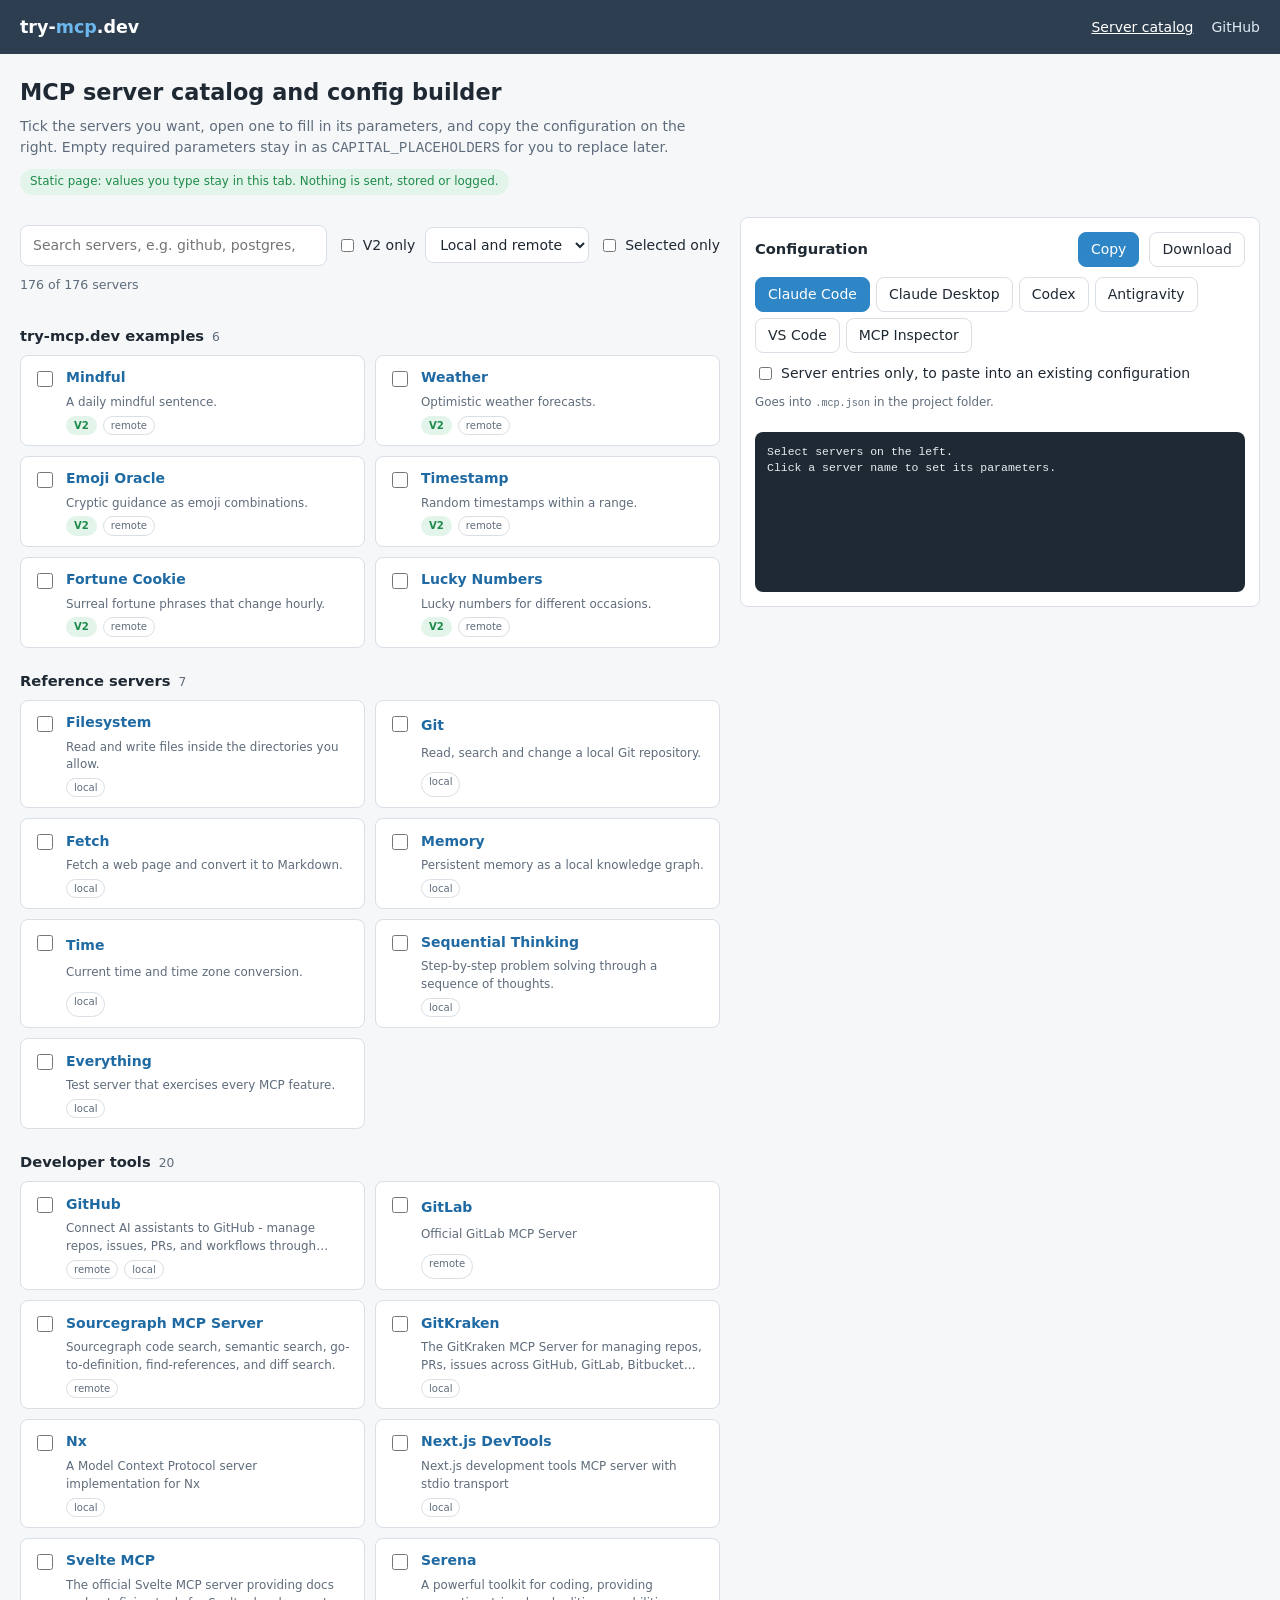
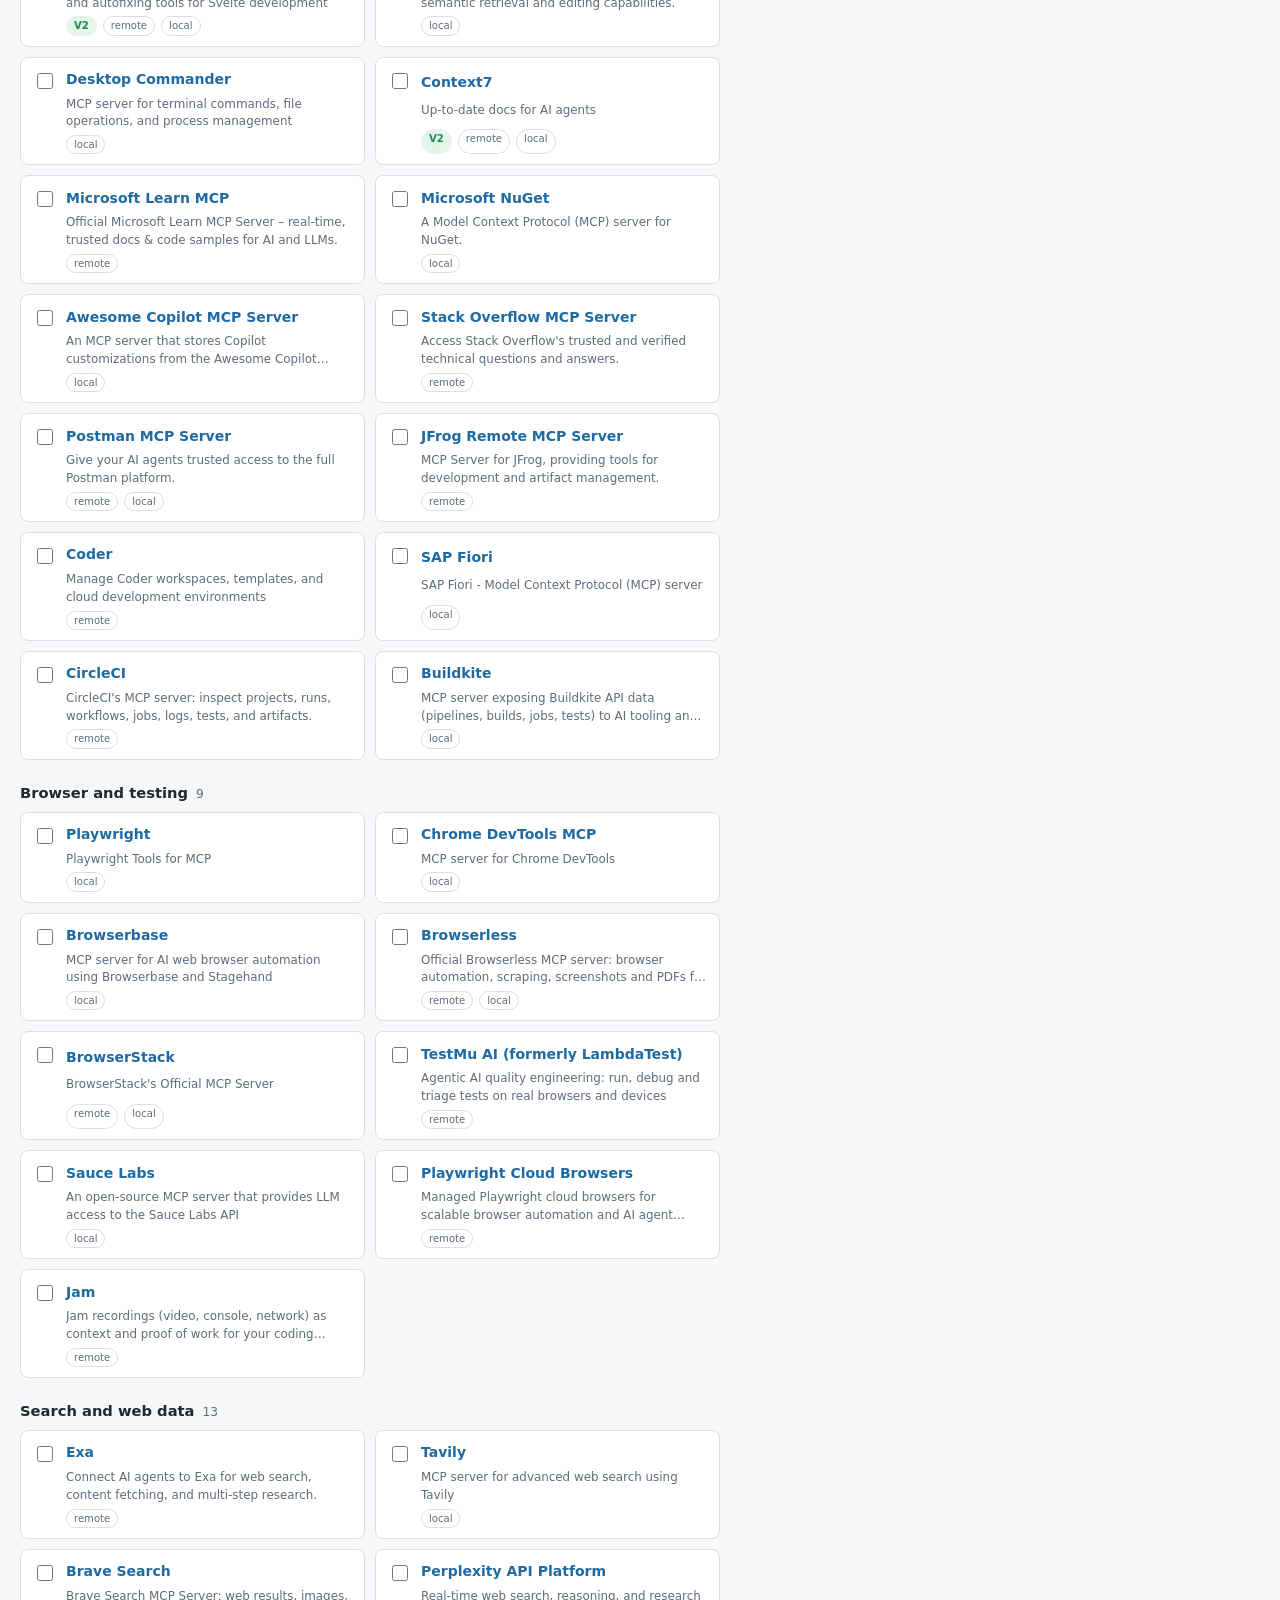
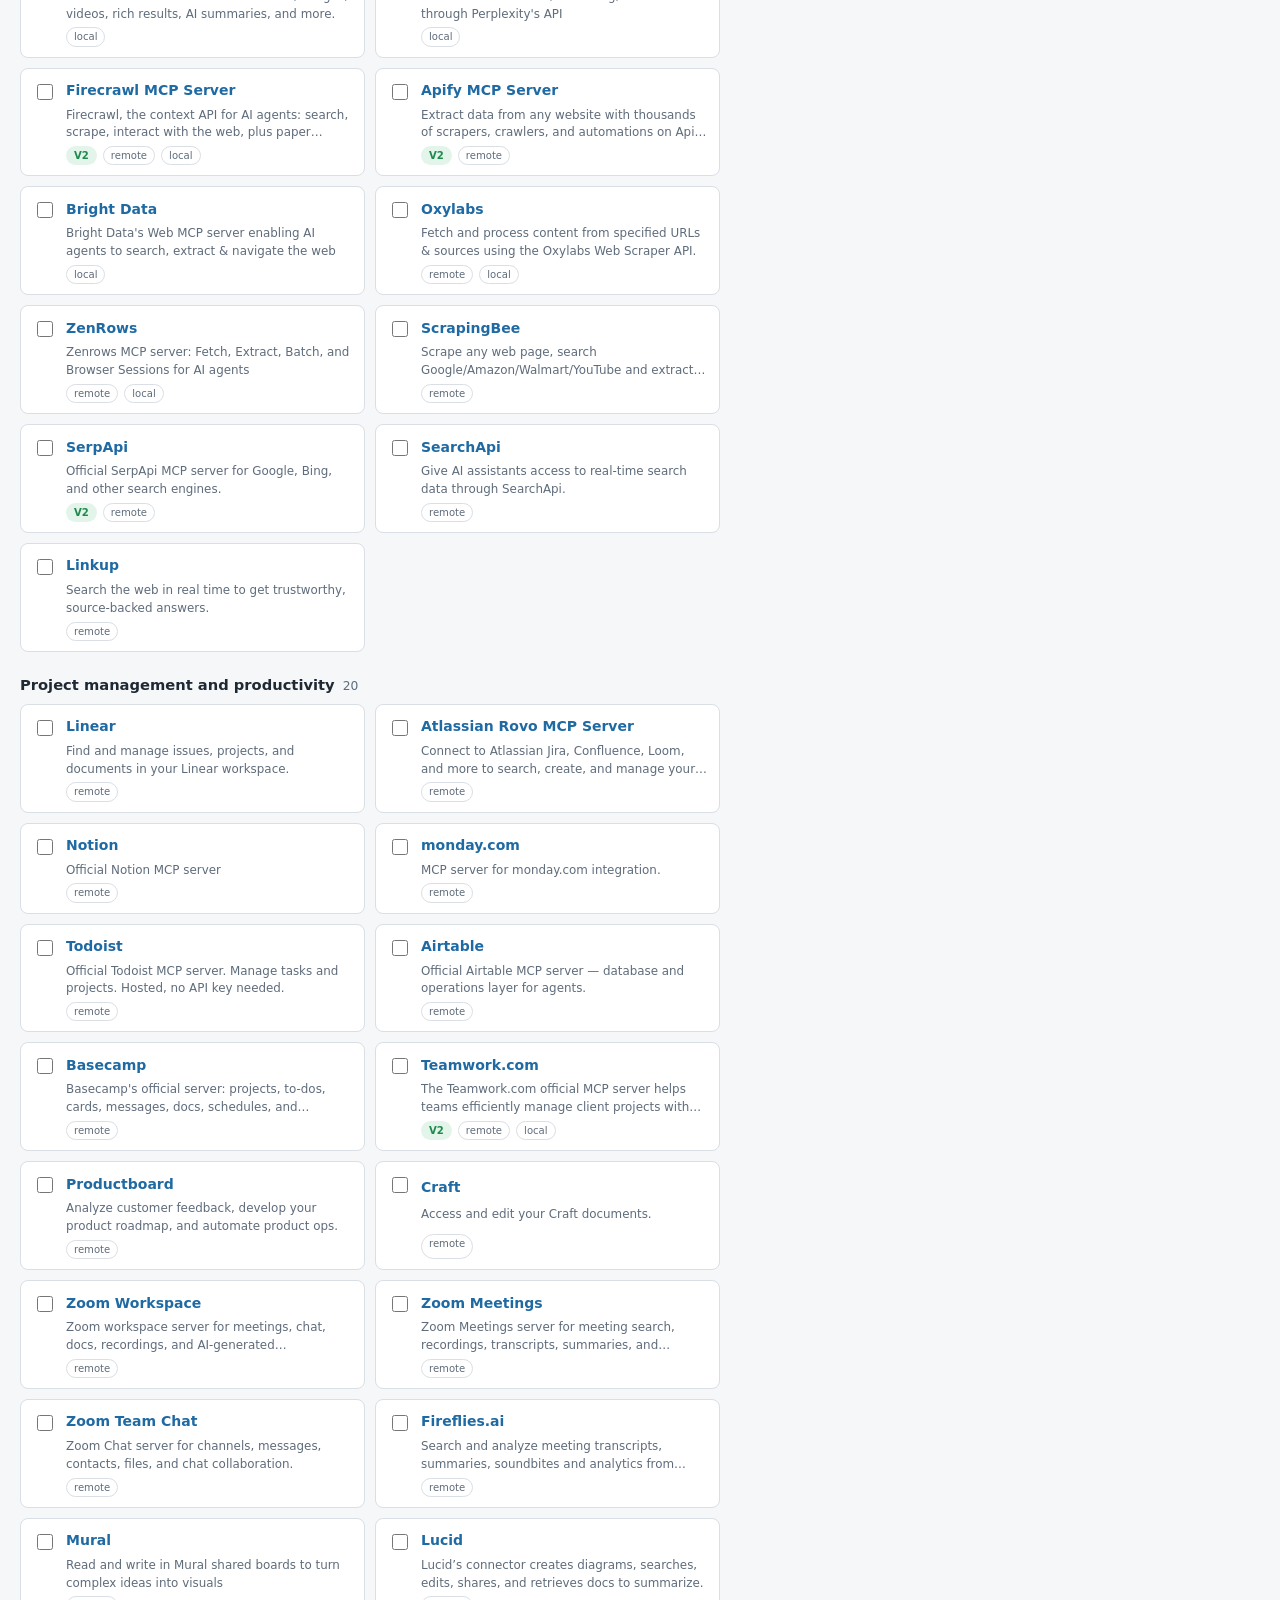
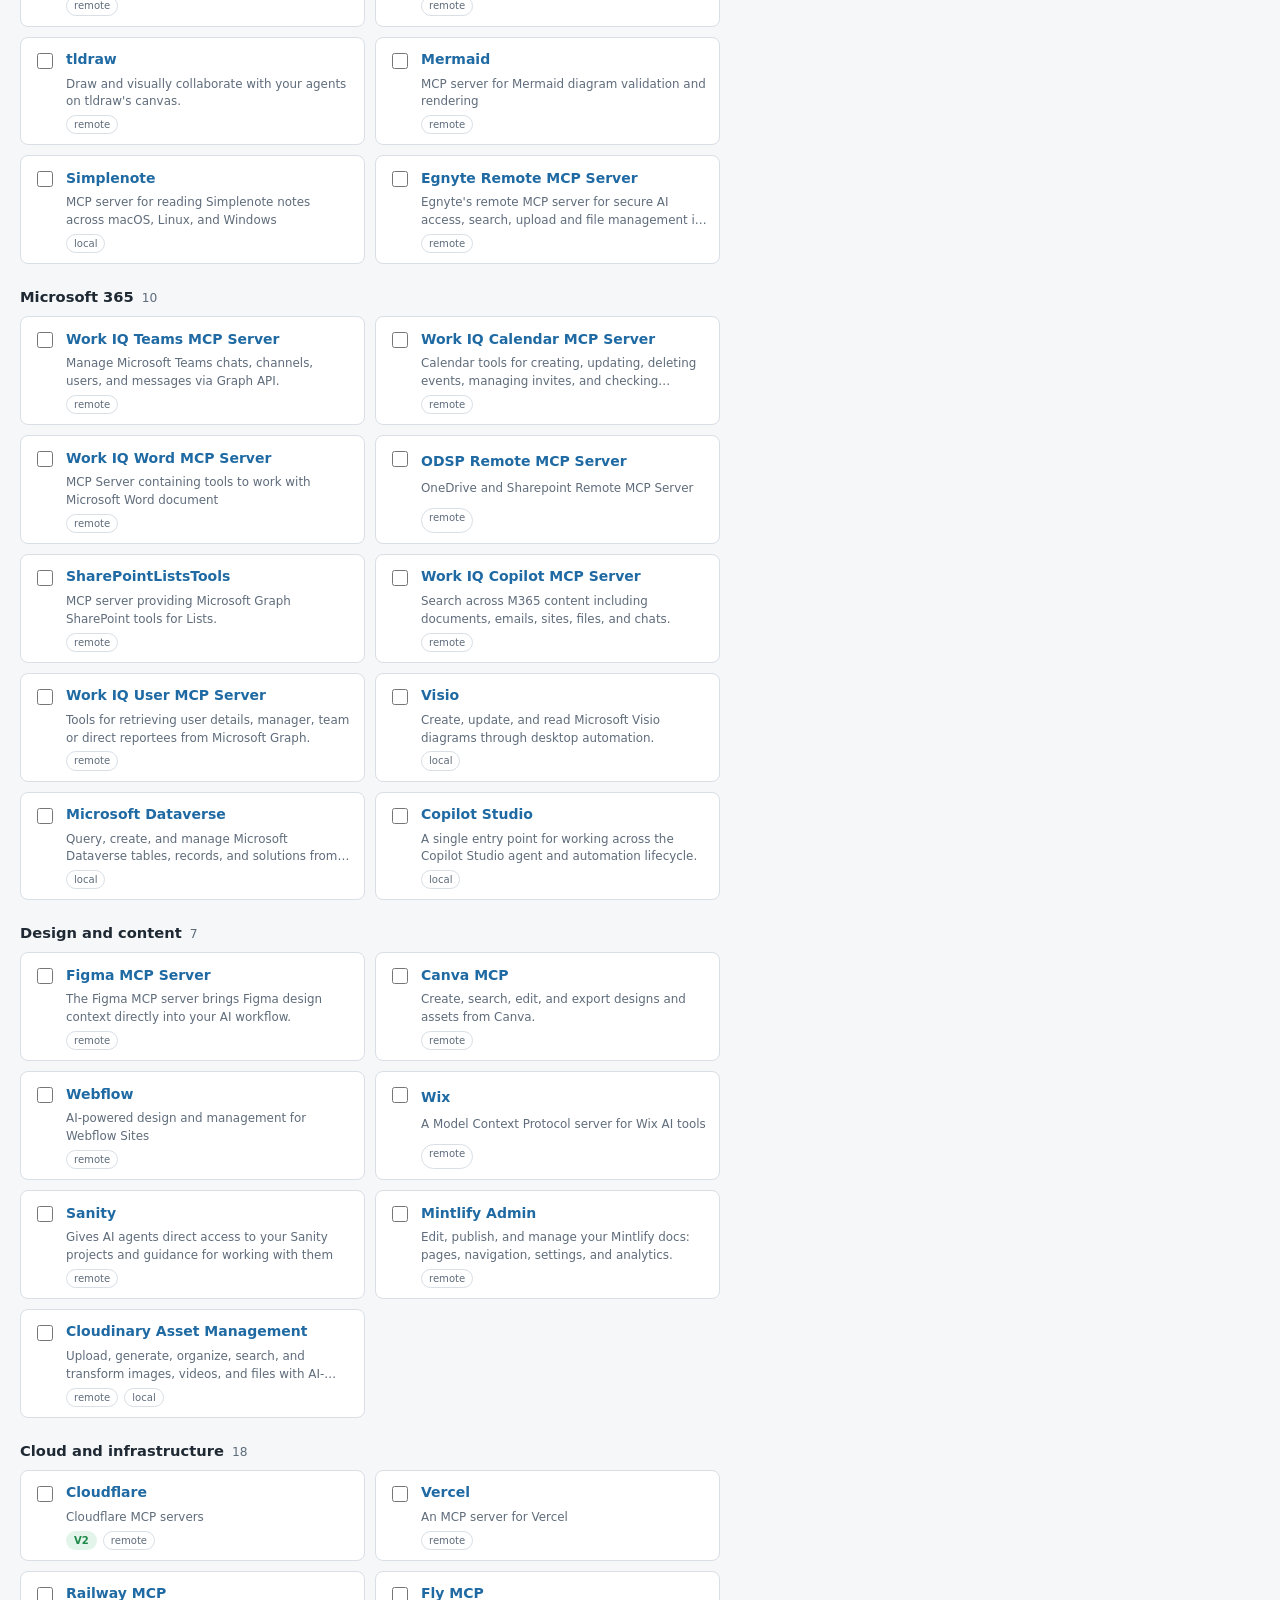
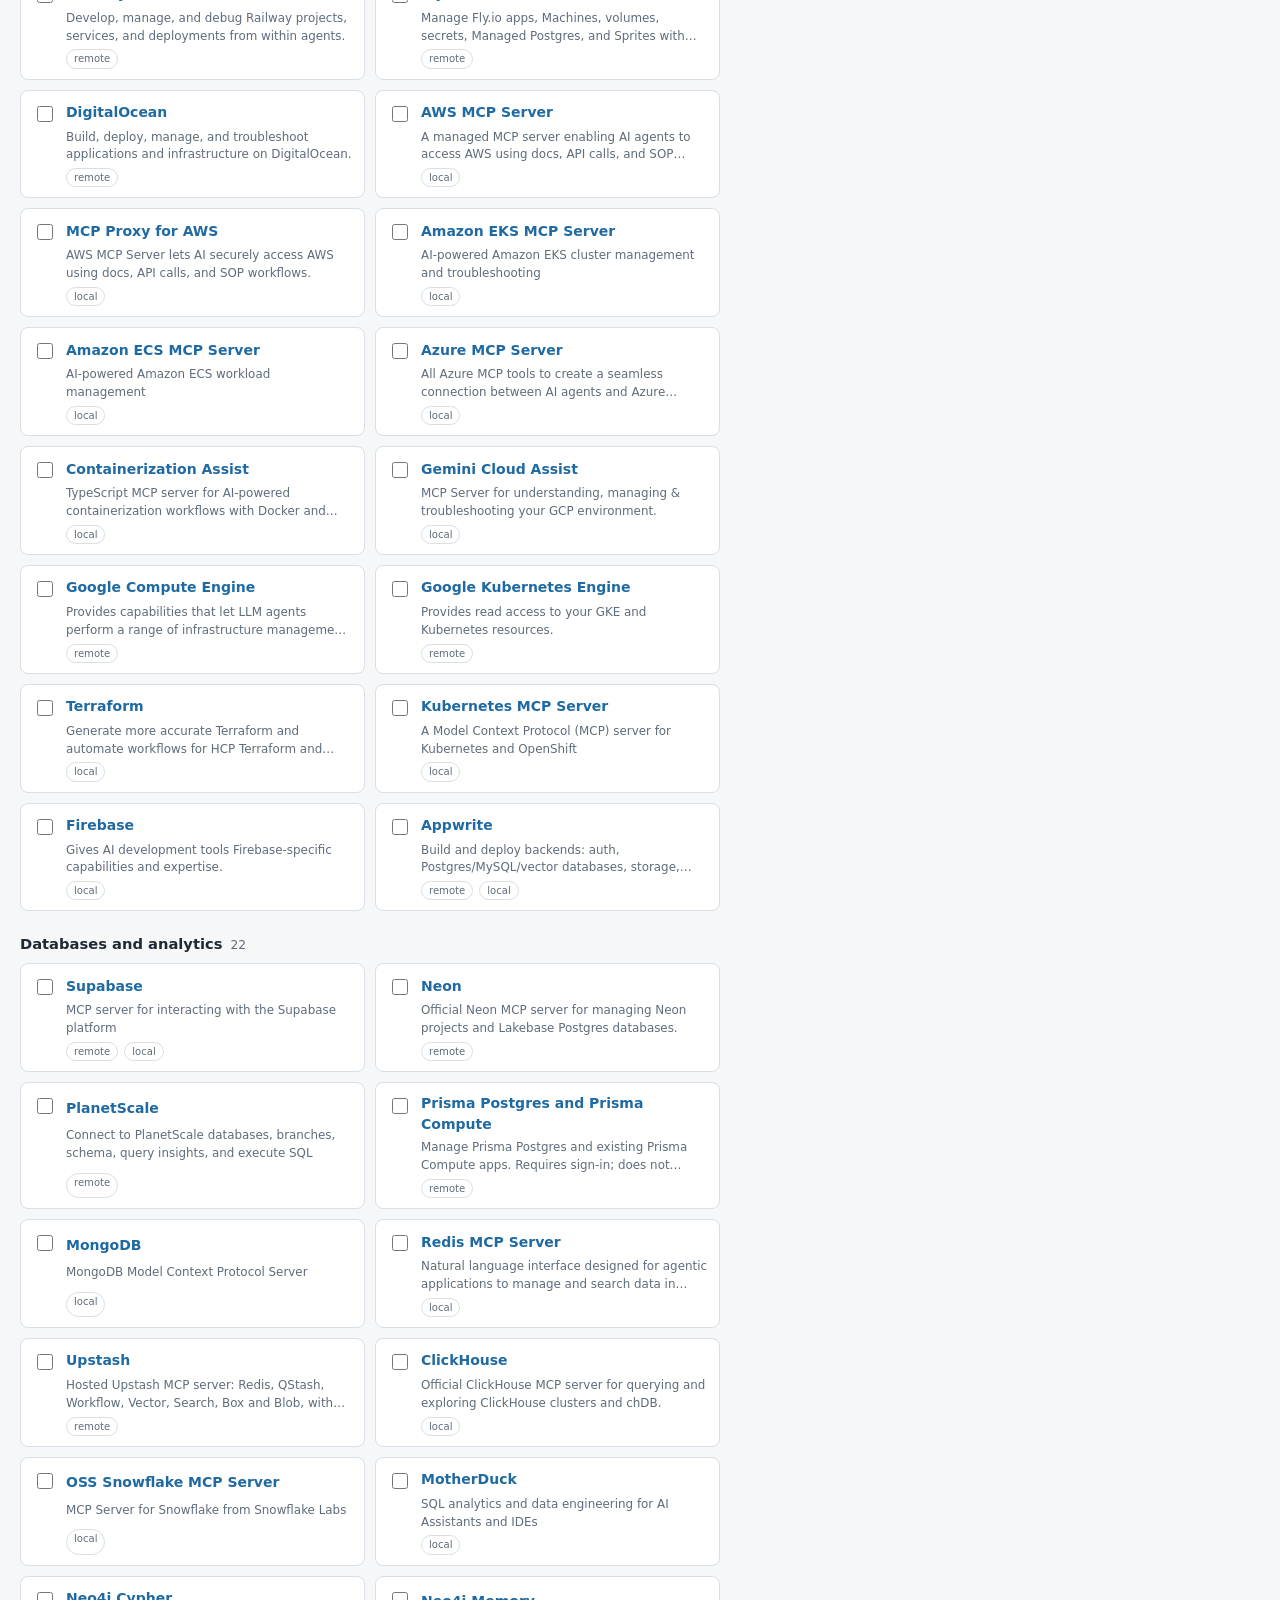
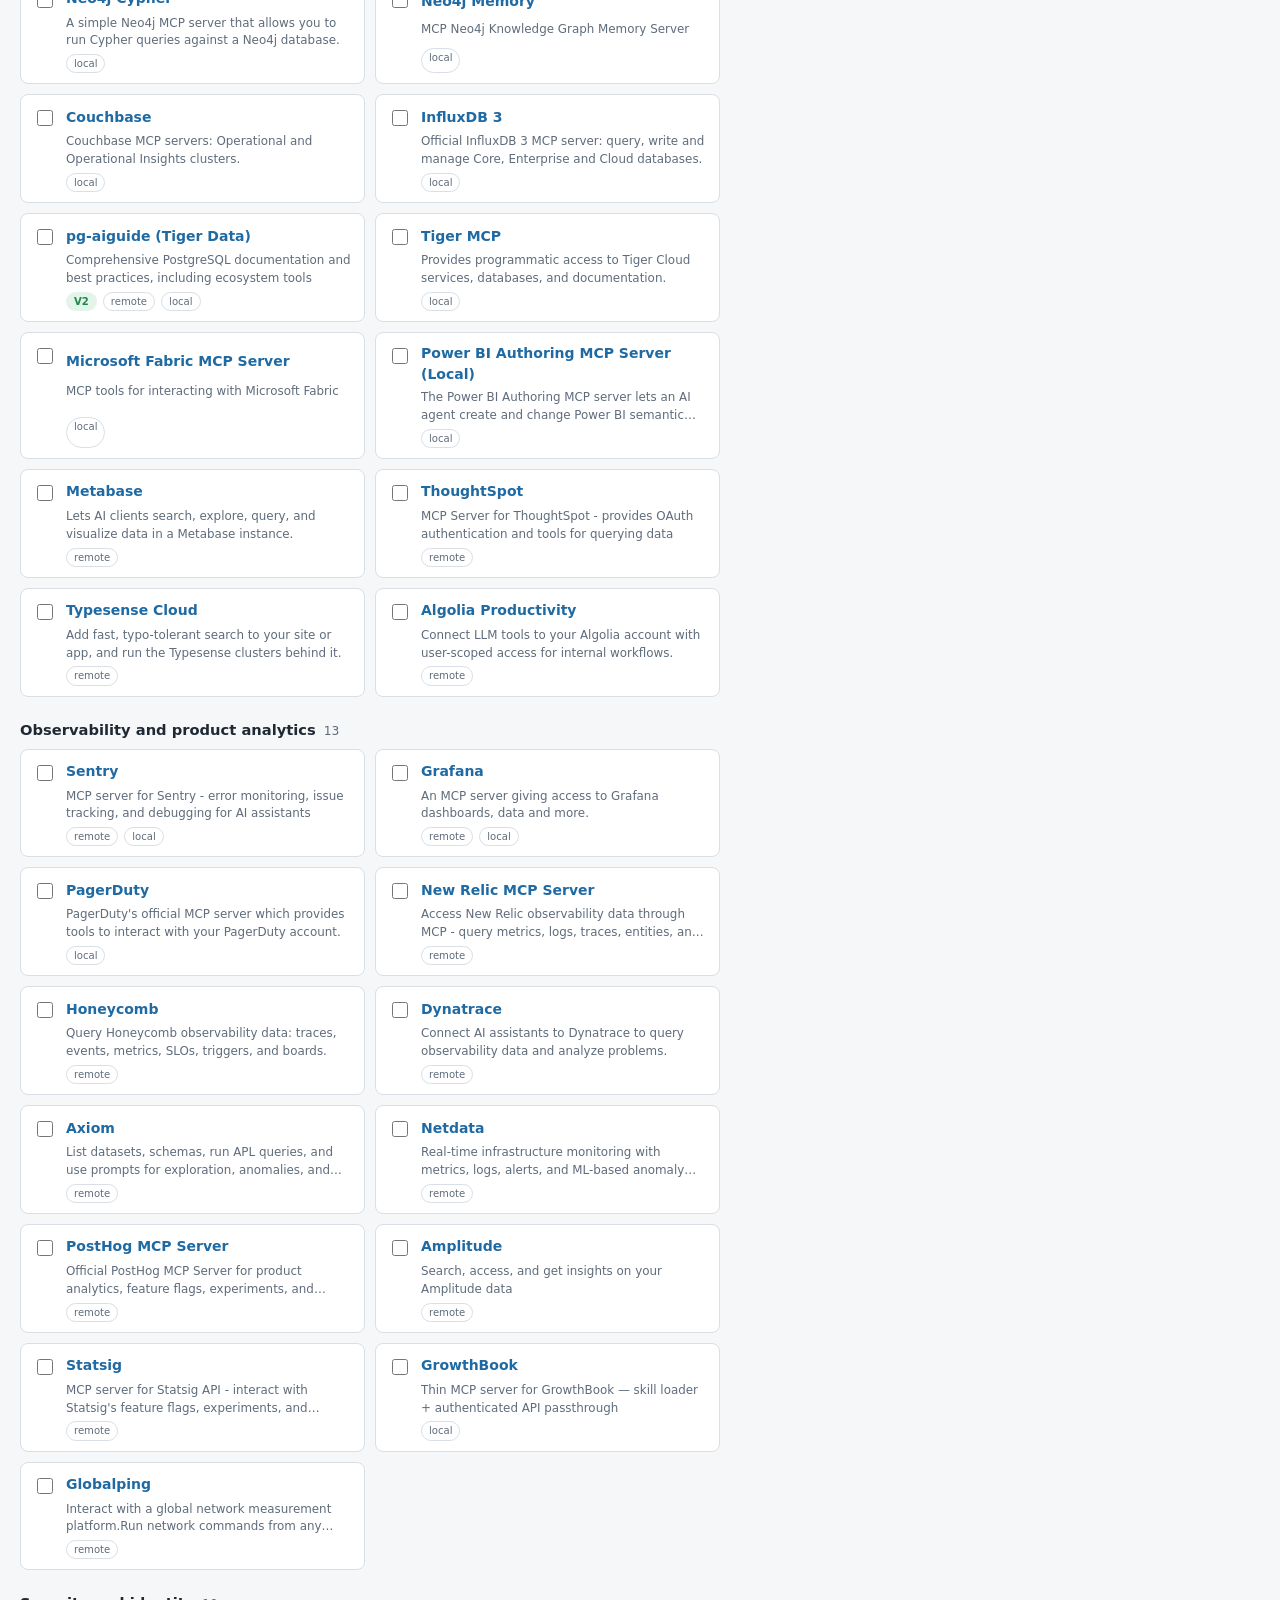
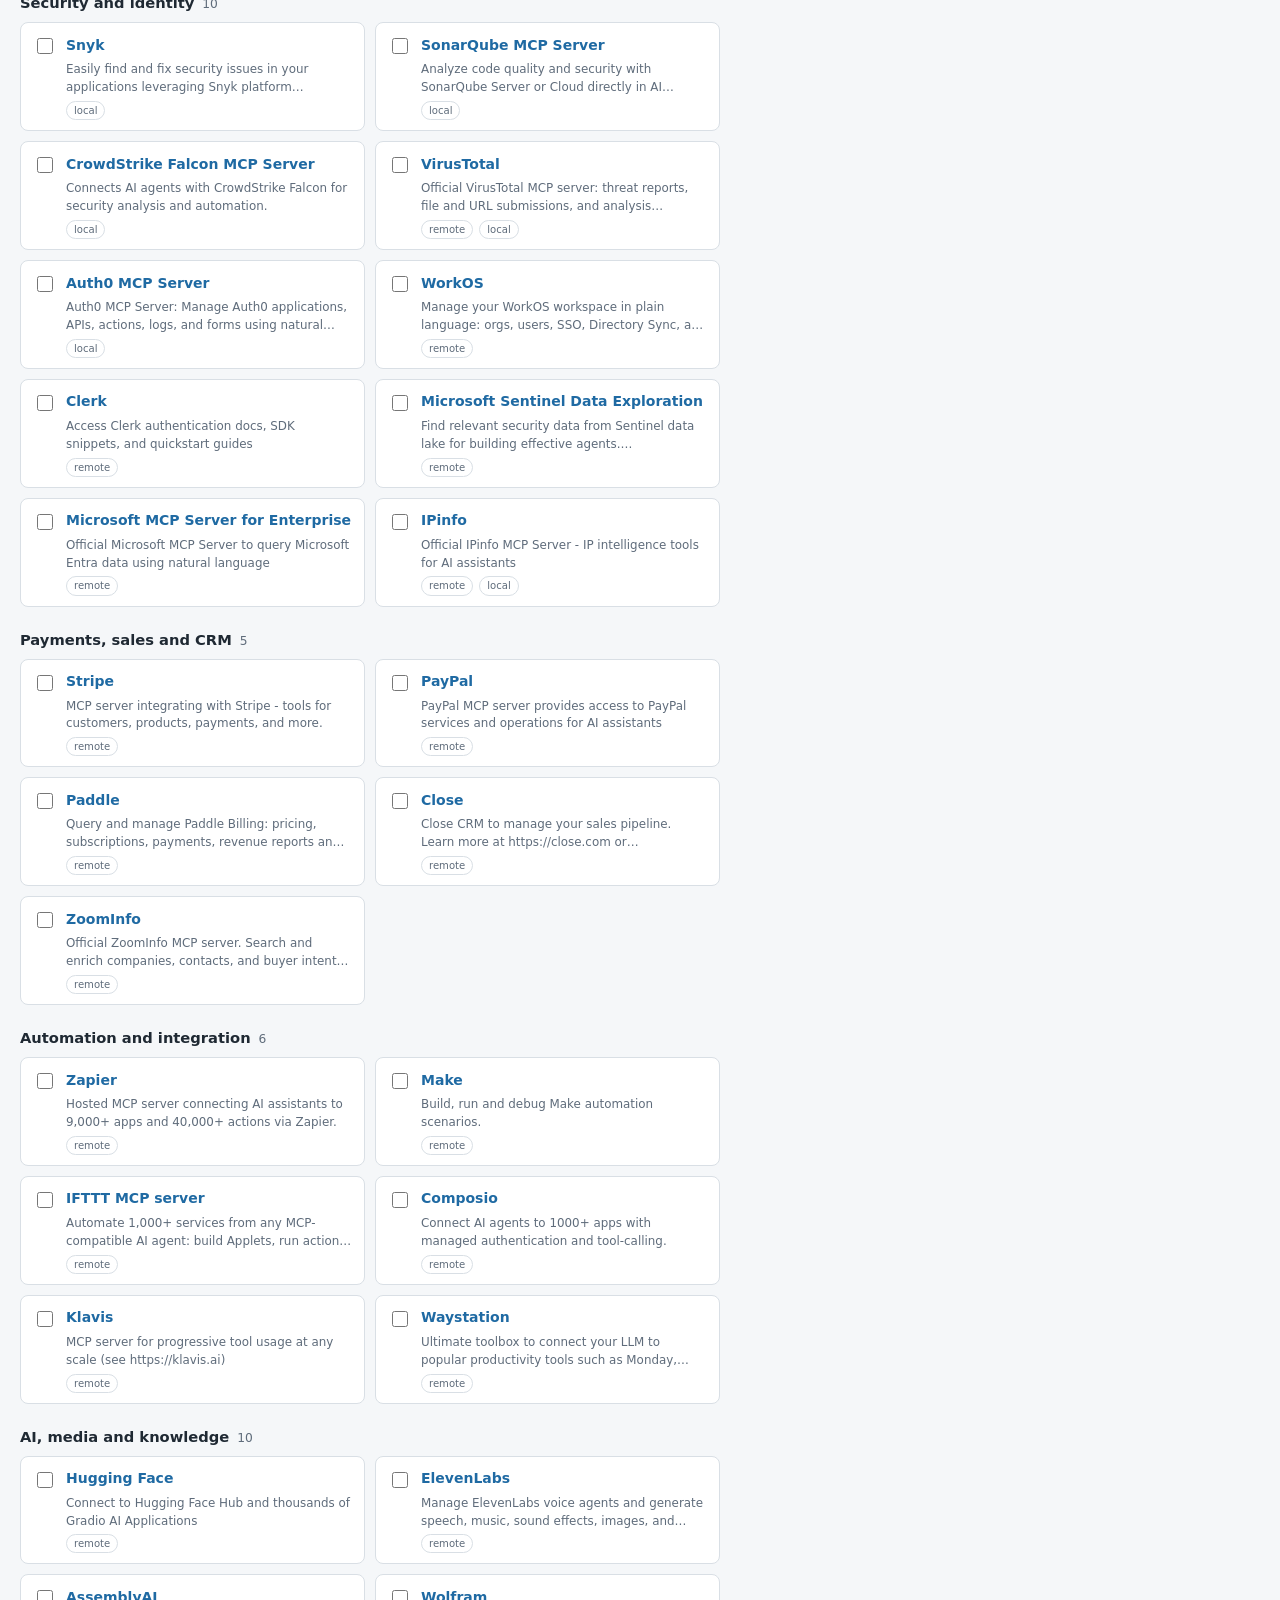
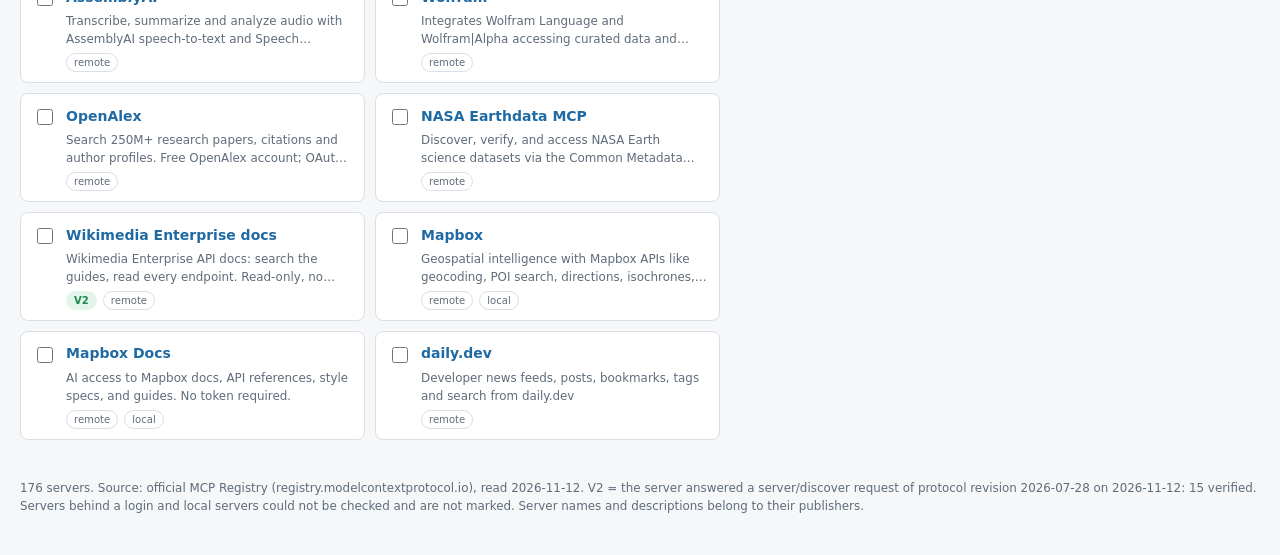
==== commit bc64e9a5: "Catalog: verify step, fixes for outdated entries - tools/build_catalog.py: new `verify` step (regist" ====
--- a/static/index.html
+++ b/static/index.html
@@ -375,7 +375,7 @@
   </dialog>
 
   <script>
-    const CATALOG = /*CATALOG_START*/{"generated":"2026-11-12","groups":["try-mcp.dev examples","Reference servers","Developer tools","Browser and testing","Search and web data","Project management and productivity","Microsoft 365","Design and content","Cloud and infrastructure","Databases and analytics","Observability and product analytics","Security and identity","Payments, sales and CRM","Automation and integration","AI, media and knowledge"],"servers":[{"id":"modelcontextprotocol/servers:filesystem","slug":"filesystem","name":"Filesystem","group":"Reference servers","desc":"Read and write files inside the directories you allow.","link":"https://github.com/modelcontextprotocol/servers","source":"manual","options":[{"kind":"stdio","label":"Local (npx)","command":"npx","args":["-y","@modelcontextprotocol/server-filesystem","${ALLOWED_DIRECTORY}"],"env":{},"params":[{"key":"ALLOWED_DIRECTORY","desc":"Directory the server may access","required":true,"secret":false,"hint":"/path/to/folder"}]}],"v2":null},{"id":"modelcontextprotocol/servers:git","slug":"git","name":"Git","group":"Reference servers","desc":"Read, search and change a local Git repository.","link":"https://github.com/modelcontextprotocol/servers","source":"manual","options":[{"kind":"stdio","label":"Local (uvx)","command":"uvx","args":["mcp-server-git","--repository","${REPOSITORY_PATH}"],"env":{},"params":[{"key":"REPOSITORY_PATH","desc":"Path to the Git repository","required":true,"secret":false,"hint":"/path/to/repo"}]}],"v2":null},{"id":"modelcontextprotocol/servers:fetch","slug":"fetch","name":"Fetch","group":"Reference servers","desc":"Fetch a web page and convert it to Markdown.","link":"https://github.com/modelcontextprotocol/servers","source":"manual","options":[{"kind":"stdio","label":"Local (uvx)","command":"uvx","args":["mcp-server-fetch"],"env":{},"params":[]}],"v2":null},{"id":"modelcontextprotocol/servers:memory","slug":"memory","name":"Memory","group":"Reference servers","desc":"Persistent memory as a local knowledge graph.","link":"https://github.com/modelcontextprotocol/servers","source":"manual","options":[{"kind":"stdio","label":"Local (npx)","command":"npx","args":["-y","@modelcontextprotocol/server-memory"],"env":{"MEMORY_FILE_PATH":"${MEMORY_FILE_PATH}"},"params":[{"key":"MEMORY_FILE_PATH","desc":"File that stores the knowledge graph","required":false,"secret":false}]}],"v2":null},{"id":"modelcontextprotocol/servers:time","slug":"time","name":"Time","group":"Reference servers","desc":"Current time and time zone conversion.","link":"https://github.com/modelcontextprotocol/servers","source":"manual","options":[{"kind":"stdio","label":"Local (uvx)","command":"uvx","args":["mcp-server-time"],"env":{},"params":[]}],"v2":null},{"id":"modelcontextprotocol/servers:sequential-thinking","slug":"sequential-thinking","name":"Sequential Thinking","group":"Reference servers","desc":"Step-by-step problem solving through a sequence of thoughts.","link":"https://github.com/modelcontextprotocol/servers","source":"manual","options":[{"kind":"stdio","label":"Local (npx)","command":"npx","args":["-y","@modelcontextprotocol/server-sequential-thinking"],"env":{},"params":[]}],"v2":null},{"id":"modelcontextprotocol/servers:everything","slug":"everything","name":"Everything","group":"Reference servers","desc":"Test server that exercises every MCP feature.","link":"https://github.com/modelcontextprotocol/servers","source":"manual","options":[{"kind":"stdio","label":"Local (npx)","command":"npx","args":["-y","@modelcontextprotocol/server-everything"],"env":{},"params":[]}],"v2":null},{"id":"try-mcp.dev/mindful","slug":"try-mcp-mindful","name":"Mindful","group":"try-mcp.dev examples","desc":"A daily mindful sentence.","link":"/examples/","source":"manual","options":[{"kind":"http","label":"Remote (HTTP) /v1, both protocol eras","url":"https://try-mcp.dev/services/mindful/v1","headers":{},"params":[]},{"kind":"http","label":"Remote (HTTP) /v2, only 2026-07-28","url":"https://try-mcp.dev/services/mindful/v2","headers":{},"params":[]}],"v2":true,"v2note":"our own server, answers server/discover at /v1 and /v2 in the local test suite"},{"id":"try-mcp.dev/weather","slug":"try-mcp-weather","name":"Weather","group":"try-mcp.dev examples","desc":"Optimistic weather forecasts.","link":"/examples/","source":"manual","options":[{"kind":"http","label":"Remote (HTTP) /v1, both protocol eras","url":"https://try-mcp.dev/services/weather/v1","headers":{},"params":[]},{"kind":"http","label":"Remote (HTTP) /v2, only 2026-07-28","url":"https://try-mcp.dev/services/weather/v2","headers":{},"params":[]}],"v2":true,"v2note":"our own server, answers server/discover at /v1 and /v2 in the local test suite"},{"id":"try-mcp.dev/emoji-oracle","slug":"try-mcp-emoji-oracle","name":"Emoji Oracle","group":"try-mcp.dev examples","desc":"Cryptic guidance as emoji combinations.","link":"/examples/","source":"manual","options":[{"kind":"http","label":"Remote (HTTP) /v1, both protocol eras","url":"https://try-mcp.dev/services/emoji-oracle/v1","headers":{},"params":[]},{"kind":"http","label":"Remote (HTTP) /v2, only 2026-07-28","url":"https://try-mcp.dev/services/emoji-oracle/v2","headers":{},"params":[]}],"v2":true,"v2note":"our own server, answers server/discover at /v1 and /v2 in the local test suite"},{"id":"try-mcp.dev/timestamp","slug":"try-mcp-timestamp","name":"Timestamp","group":"try-mcp.dev examples","desc":"Random timestamps within a range.","link":"/examples/","source":"manual","options":[{"kind":"http","label":"Remote (HTTP) /v1, both protocol eras","url":"https://try-mcp.dev/services/timestamp/v1","headers":{},"params":[]},{"kind":"http","label":"Remote (HTTP) /v2, only 2026-07-28","url":"https://try-mcp.dev/services/timestamp/v2","headers":{},"params":[]}],"v2":true,"v2note":"our own server, answers server/discover at /v1 and /v2 in the local test suite"},{"id":"try-mcp.dev/fortune","slug":"try-mcp-fortune","name":"Fortune Cookie","group":"try-mcp.dev examples","desc":"Surreal fortune phrases that change hourly.","link":"/examples/","source":"manual","options":[{"kind":"http","label":"Remote (HTTP) /v1, both protocol eras","url":"https://try-mcp.dev/services/fortune/v1","headers":{},"params":[]},{"kind":"http","label":"Remote (HTTP) /v2, only 2026-07-28","url":"https://try-mcp.dev/services/fortune/v2","headers":{},"params":[]}],"v2":true,"v2note":"our own server, answers server/discover at /v1 and /v2 in the local test suite"},{"id":"try-mcp.dev/lucky-numbers","slug":"try-mcp-lucky-numbers","name":"Lucky Numbers","group":"try-mcp.dev examples","desc":"Lucky numbers for different occasions.","link":"/examples/","source":"manual","options":[{"kind":"http","label":"Remote (HTTP) /v1, both protocol eras","url":"https://try-mcp.dev/services/lucky-numbers/v1","headers":{},"params":[]},{"kind":"http","label":"Remote (HTTP) /v2, only 2026-07-28","url":"https://try-mcp.dev/services/lucky-numbers/v2","headers":{},"params":[]}],"v2":true,"v2note":"our own server, answers server/discover at /v1 and /v2 in the local test suite"},{"id":"io.github.github/github-mcp-server","slug":"github","name":"GitHub","group":"Developer tools","desc":"Connect AI assistants to GitHub - manage repos, issues, PRs, and workflows through natural language.","link":"https://github.com/github/github-mcp-server","source":"registry","options":[{"kind":"http","label":"Remote (HTTP)","url":"https://api.githubcopilot.com/mcp/","headers":{"Authorization":"${AUTHORIZATION}"},"params":[{"key":"AUTHORIZATION","desc":"Authorization header with authentication token (PAT or App token)","required":false,"secret":true}]},{"kind":"stdio","label":"Local (docker)","command":"docker","args":["run","-i","--rm","-p","127.0.0.1:8085:8085","-e","GITHUB_OAUTH_CALLBACK_PORT=8085","-e","GITHUB_PERSONAL_ACCESS_TOKEN=${GITHUB_PERSONAL_ACCESS_TOKEN}","ghcr.io/github/github-mcp-server:2.1.0"],"env":{},"params":[{"key":"GITHUB_PERSONAL_ACCESS_TOKEN","desc":"Optional GitHub Personal Access Token. Omit to log in with OAuth on first use.","required":false,"secret":true}]}],"v2":null,"v2note":"login required (HTTP 401)"},{"id":"com.gitlab/mcp","slug":"gitlab","name":"GitLab","group":"Developer tools","desc":"Official GitLab MCP Server","link":"https://gitlab.com/gitlab-org/gitlab","source":"registry","options":[{"kind":"http","label":"Remote (HTTP)","url":"https://gitlab.com/api/v4/mcp","headers":{},"params":[]}],"v2":null,"v2note":"login required (HTTP 401)"},{"id":"io.github.sourcegraph/mcp","slug":"sourcegraph-mcp-server","name":"Sourcegraph MCP Server","group":"Developer tools","desc":"Sourcegraph code search, semantic search, go-to-definition, find-references, and diff search.","link":"https://github.com/sourcegraph-community/mcpregistry","source":"registry","options":[{"kind":"http","label":"Remote (HTTP)","url":"https://${SOURCEGRAPH_HOSTNAME}/.api/mcp","headers":{},"params":[{"key":"SOURCEGRAPH_HOSTNAME","desc":"Hostname of your Sourcegraph instance (e.g., sourcegraph.mycompany.com)","required":true,"secret":false}]}],"v2":null},{"id":"com.gitkraken/gk-cli","slug":"gitkraken","name":"GitKraken","group":"Developer tools","desc":"The GitKraken MCP Server for managing repos, PRs, issues across GitHub, GitLab, Bitbucket and more.","link":"https://github.com/gitkraken/gk-cli","source":"registry","options":[{"kind":"stdio","label":"Local (npx)","command":"npx","args":["-y","@gitkraken/gk","mcp"],"env":{},"params":[]}],"v2":null},{"id":"io.github.nrwl/nx-mcp","slug":"nx","name":"Nx","group":"Developer tools","desc":"A Model Context Protocol server implementation for Nx","link":"https://github.com/nrwl/nx-console","source":"registry","options":[{"kind":"stdio","label":"Local (npx)","command":"npx","args":["-y","nx-mcp"],"env":{},"params":[]}],"v2":null},{"id":"io.github.vercel/next-devtools-mcp","slug":"next-js-devtools","name":"Next.js DevTools","group":"Developer tools","desc":"Next.js development tools MCP server with stdio transport","link":"https://github.com/vercel/next-devtools-mcp","source":"registry","options":[{"kind":"stdio","label":"Local (npx)","command":"npx","args":["-y","next-devtools-mcp"],"env":{},"params":[]}],"v2":null},{"id":"dev.svelte/mcp","slug":"svelte-mcp","name":"Svelte MCP","group":"Developer tools","desc":"The official Svelte MCP server providing docs and autofixing tools for Svelte development","link":"https://svelte.dev/docs/mcp/overview","source":"registry","options":[{"kind":"http","label":"Remote (HTTP)","url":"https://mcp.svelte.dev/mcp","headers":{},"params":[]},{"kind":"stdio","label":"Local (npx)","command":"npx","args":["-y","@sveltejs/mcp"],"env":{},"params":[]}],"v2":true,"v2note":"answered server/discover"},{"id":"io.github.oraios/serena","slug":"serena","name":"Serena","group":"Developer tools","desc":"A powerful toolkit for coding, providing semantic retrieval and editing capabilities.","link":"https://github.com/oraios/serena","source":"registry","options":[{"kind":"stdio","label":"Local (uvx)","command":"uvx","args":["-p","3.13","start-mcp-server","--project-from-cwd","--context","serena-agent"],"env":{},"params":[]}],"v2":null},{"id":"io.github.wonderwhy-er/desktop-commander","slug":"desktop-commander","name":"Desktop Commander","group":"Developer tools","desc":"MCP server for terminal commands, file operations, and process management","link":"https://github.com/wonderwhy-er/DesktopCommanderMCP","source":"registry","options":[{"kind":"stdio","label":"Local (npx)","command":"npx","args":["-y","@wonderwhy-er/desktop-commander"],"env":{},"params":[]}],"v2":null},{"id":"io.github.upstash/context7","slug":"context7","name":"Context7","group":"Developer tools","desc":"Up-to-date docs for AI agents","link":"https://context7.com","source":"registry","options":[{"kind":"http","label":"Remote (HTTP)","url":"https://mcp.context7.com/mcp","headers":{"Authorization":"Bearer ${API_TOKEN}"},"params":[{"key":"API_TOKEN","desc":"API key for authentication. Accepts \"Bearer <key>\" or the raw key.","required":false,"secret":true}]},{"kind":"stdio","label":"Local (npx)","command":"npx","args":["-y","@upstash/context7-mcp"],"env":{"CONTEXT7_API_KEY":"${CONTEXT7_API_KEY}"},"params":[{"key":"CONTEXT7_API_KEY","desc":"API key for authentication","required":false,"secret":true}]}],"v2":true,"v2note":"answered server/discover"},{"id":"com.microsoft/microsoft-learn-mcp","slug":"microsoft-learn-mcp","name":"Microsoft Learn MCP","group":"Developer tools","desc":"Official Microsoft Learn MCP Server – real-time, trusted docs & code samples for AI and LLMs.","link":"https://github.com/MicrosoftDocs/mcp","source":"registry","options":[{"kind":"http","label":"Remote (HTTP)","url":"https://learn.microsoft.com/api/mcp","headers":{},"params":[]}],"v2":false,"v2note":"rejected server/discover (HTTP 200, code -32601)"},{"id":"com.microsoft/nuget","slug":"microsoft-nuget","name":"Microsoft NuGet","group":"Developer tools","desc":"A Model Context Protocol (MCP) server for NuGet.","link":"https://github.com/NuGet/Home","source":"registry","options":[{"kind":"stdio","label":"Local (dnx)","command":"dnx","args":["NuGet.Mcp.Server","--yes"],"env":{},"params":[]}],"v2":null},{"id":"io.github.microsoft/awesome-copilot","slug":"awesome-copilot-mcp-server","name":"Awesome Copilot MCP Server","group":"Developer tools","desc":"An MCP server that stores Copilot customizations from the Awesome Copilot repository","link":"https://aka.ms/awesome-copilot/mcp","source":"registry","options":[{"kind":"stdio","label":"Local (docker)","command":"docker","args":["run","-i","--rm","ghcr.io/microsoft/mcp-dotnet-samples/awesome-copilot:1.0.2026111104"],"env":{},"params":[]}],"v2":null},{"id":"com.stackoverflow.mcp/mcp","slug":"stack-overflow-mcp-server","name":"Stack Overflow MCP Server","group":"Developer tools","desc":"Access Stack Overflow's trusted and verified technical questions and answers.","link":"https://github.com/StackExchange/Stack-MCP","source":"registry","options":[{"kind":"http","label":"Remote (HTTP)","url":"https://mcp.stackoverflow.com","headers":{},"params":[]}],"v2":null,"v2note":"login required (HTTP 401)"},{"id":"com.postman/postman-mcp-server","slug":"postman-mcp-server","name":"Postman MCP Server","group":"Developer tools","desc":"Give your AI agents trusted access to the full Postman platform.","link":"https://www.postman.com/product/mcp-server/","source":"registry","options":[{"kind":"http","label":"Remote (HTTP) mcp.postman.com","url":"https://mcp.postman.com/mcp","headers":{"Authorization":"Bearer ${API_TOKEN}"},"params":[{"key":"API_TOKEN","desc":"A Bearer token and a valid Postman API key for authentication.","required":true,"secret":true}]},{"kind":"http","label":"Remote (HTTP) mcp.postman.com","url":"https://mcp.postman.com/minimal","headers":{"Authorization":"Bearer ${API_TOKEN}"},"params":[{"key":"API_TOKEN","desc":"A Bearer token and a valid Postman API key for authentication.","required":true,"secret":true}]},{"kind":"http","label":"Remote (HTTP) mcp.eu.postman.com","url":"https://mcp.eu.postman.com/mcp","headers":{"Authorization":"Bearer ${API_TOKEN}"},"params":[{"key":"API_TOKEN","desc":"A Bearer token and a valid Postman API key for authentication.","required":true,"secret":true}]},{"kind":"http","label":"Remote (HTTP) mcp.eu.postman.com","url":"https://mcp.eu.postman.com/minimal","headers":{"Authorization":"Bearer ${API_TOKEN}"},"params":[{"key":"API_TOKEN","desc":"A Bearer token and a valid Postman API key for authentication.","required":true,"secret":true}]},{"kind":"stdio","label":"Local (npx)","command":"npx","args":["-y","@postman/postman-mcp-server"],"env":{"POSTMAN_API_KEY":"${POSTMAN_API_KEY}"},"params":[{"key":"POSTMAN_API_KEY","desc":"A valid Postman API key.","required":true,"secret":true}]}],"v2":null,"v2note":"login required (HTTP 401)"},{"id":"io.github.jfrog/jfrog-mcp-server","slug":"jfrog-remote-mcp-server","name":"JFrog Remote MCP Server","group":"Developer tools","desc":"MCP Server for JFrog, providing tools for development and artifact management.","link":"https://github.com/jfrog/jfrog-mcp-server","source":"registry","options":[{"kind":"http","label":"Remote (HTTP)","url":"https://myPlatform.jfrog.github.io/mcp","headers":{},"params":[]}],"v2":null,"v2note":"no answer (URLError)"},{"id":"io.github.coder/coder","slug":"coder","name":"Coder","group":"Developer tools","desc":"Manage Coder workspaces, templates, and cloud development environments","link":"https://coder.com/docs","source":"registry","options":[{"kind":"http","label":"Remote (HTTP)","url":"https://${CODER_HOSTNAME}/api/experimental/mcp/http","headers":{},"params":[{"key":"CODER_HOSTNAME","desc":"Hostname of your Coder deployment (e.g., coder.example.com)","required":true,"secret":false,"hint":"coder.example.com"}]}],"v2":null},{"id":"io.github.SAP/fiori-mcp-server","slug":"sap-fiori","name":"SAP Fiori","group":"Developer tools","desc":"SAP Fiori - Model Context Protocol (MCP) server","link":"https://github.com/SAP/open-ux-tools","source":"registry","options":[{"kind":"stdio","label":"Local (npx)","command":"npx","args":["-y","@sap-ux/fiori-mcp-server"],"env":{"LOG_LEVEL":"${LOG_LEVEL}","SAP_UX_FIORI_TOOLS_DISABLE_TELEMETRY":"${SAP_UX_FIORI_TOOLS_DISABLE_TELEMETRY}"},"params":[{"key":"LOG_LEVEL","desc":"Sets logger verbosity. Allowed values: 'off', 'error', 'warn', 'info', 'debug', 'verbose', 'silly'.","required":false,"secret":false,"hint":"error"},{"key":"SAP_UX_FIORI_TOOLS_DISABLE_TELEMETRY","desc":"Set to 'true' to opt out of SAP Fiori tools usage analytics telemetry.","required":false,"secret":false}]}],"v2":null},{"id":"com.circleci/mcp","slug":"circleci","name":"CircleCI","group":"Developer tools","desc":"CircleCI's MCP server: inspect projects, runs, workflows, jobs, logs, tests, and artifacts.","link":"","source":"registry","options":[{"kind":"http","label":"Remote (HTTP)","url":"https://mcp.circleci.com/v1/mcp","headers":{"Authorization":"Bearer ${API_TOKEN}"},"params":[{"key":"API_TOKEN","desc":"OAuth 2.0 Bearer token","required":true,"secret":true}]}],"v2":null,"v2note":"login required (HTTP 401)"},{"id":"io.github.buildkite/buildkite-mcp-server","slug":"buildkite","name":"Buildkite","group":"Developer tools","desc":"MCP server exposing Buildkite API data (pipelines, builds, jobs, tests) to AI tooling and editors.","link":"https://github.com/buildkite/buildkite-mcp-server","source":"registry","options":[{"kind":"stdio","label":"Local (docker)","command":"docker","args":["run","-i","--rm","-e","BUILDKITE_API_TOKEN","ghcr.io/buildkite/buildkite-mcp-server:0.7.0"],"env":{"BUILDKITE_API_TOKEN":"${BUILDKITE_API_TOKEN}"},"params":[{"key":"BUILDKITE_API_TOKEN","desc":"Buildkite API token for authentication. Get one from https://buildkite.com/user/api-access-tokens","required":true,"secret":true}]}],"v2":null},{"id":"io.github.microsoft/playwright-mcp","slug":"playwright","name":"Playwright","group":"Browser and testing","desc":"Playwright Tools for MCP","link":"https://github.com/microsoft/playwright-mcp","source":"registry","options":[{"kind":"stdio","label":"Local (npx)","command":"npx","args":["-y","@playwright/mcp"],"env":{},"params":[]}],"v2":null},{"id":"io.github.ChromeDevTools/chrome-devtools-mcp","slug":"chrome-devtools-mcp","name":"Chrome DevTools MCP","group":"Browser and testing","desc":"MCP server for Chrome DevTools","link":"https://github.com/ChromeDevTools/chrome-devtools-mcp","source":"registry","options":[{"kind":"stdio","label":"Local (npx)","command":"npx","args":["-y","chrome-devtools-mcp"],"env":{},"params":[]}],"v2":null},{"id":"io.github.browserbase/mcp-server-browserbase","slug":"browserbase","name":"Browserbase","group":"Browser and testing","desc":"MCP server for AI web browser automation using Browserbase and Stagehand","link":"https://github.com/browserbase/mcp-server-browserbase","source":"registry","options":[{"kind":"stdio","label":"Local (npx)","command":"npx","args":["-y","@browserbasehq/mcp-server-browserbase"],"env":{"BROWSERBASE_API_KEY":"${BROWSERBASE_API_KEY}","BROWSERBASE_PROJECT_ID":"${BROWSERBASE_PROJECT_ID}","GEMINI_API_KEY":"${GEMINI_API_KEY}"},"params":[{"key":"BROWSERBASE_API_KEY","desc":"Your Browserbase API key","required":true,"secret":true},{"key":"BROWSERBASE_PROJECT_ID","desc":"Your Browserbase Project ID","required":true,"secret":false},{"key":"GEMINI_API_KEY","desc":"Your Gemini API key (default model)","required":true,"secret":true}]}],"v2":null},{"id":"io.browserless/mcp","slug":"browserless","name":"Browserless","group":"Browser and testing","desc":"Official Browserless MCP server: browser automation, scraping, screenshots and PDFs for AI agents.","link":"https://docs.browserless.io/mcp/browserless-mcp-server/setup","source":"registry","options":[{"kind":"http","label":"Remote (HTTP)","url":"https://mcp.browserless.io/mcp","headers":{"Authorization":"Bearer ${API_TOKEN}","x-browserless-api-url":"${X_BROWSERLESS_API_URL}"},"params":[{"key":"API_TOKEN","desc":"Bearer token for your Browserless API key (Bearer <token>). Optional: the hosted server also supports OAuth sign-in.","required":false,"secret":true},{"key":"X_BROWSERLESS_API_URL","desc":"Regional Browserless endpoint, e.g. https://production-lon.browserless.io. Defaults to San Francisco.","required":false,"secret":false}]},{"kind":"stdio","label":"Local (npx)","command":"npx","args":["-y","@browserless.io/mcp"],"env":{"BROWSERLESS_TOKEN":"${BROWSERLESS_TOKEN}","BROWSERLESS_API_URL":"${BROWSERLESS_API_URL}"},"params":[{"key":"BROWSERLESS_TOKEN","desc":"Your Browserless API token","required":true,"secret":true},{"key":"BROWSERLESS_API_URL","desc":"Browserless API endpoint (regional or self-hosted)","required":false,"secret":false,"hint":"https://production-sfo.browserless.io"}]}],"v2":null,"v2note":"login required (HTTP 401)"},{"id":"io.github.browserstack/mcp-server","slug":"browserstack","name":"BrowserStack","group":"Browser and testing","desc":"BrowserStack's Official MCP Server","link":"https://github.com/browserstack/mcp-server","source":"registry","options":[{"kind":"http","label":"Remote (HTTP)","url":"https://mcp.browserstack.com/mcp","headers":{},"params":[]},{"kind":"stdio","label":"Local (npx)","command":"npx","args":["-y","@browserstack/mcp-server"],"env":{"BROWSERSTACK_USERNAME":"${BROWSERSTACK_USERNAME}","BROWSERSTACK_ACCESS_KEY":"${BROWSERSTACK_ACCESS_KEY}"},"params":[{"key":"BROWSERSTACK_USERNAME","desc":"BrowserStack Username","required":true,"secret":false},{"key":"BROWSERSTACK_ACCESS_KEY","desc":"BrowserStack Access Key","required":true,"secret":true}]}],"v2":null,"v2note":"login required (HTTP 401)"},{"id":"io.github.LambdaTest/mcp","slug":"testmu-ai-formerly-lambdatest","name":"TestMu AI (formerly LambdaTest)","group":"Browser and testing","desc":"Agentic AI quality engineering: run, debug and triage tests on real browsers and devices","link":"https://www.testmuai.com/mcp","source":"registry","options":[{"kind":"http","label":"Remote (HTTP)","url":"https://mcp.lambdatest.com/mcp","headers":{},"params":[]}],"v2":null,"v2note":"login required (HTTP 401)"},{"id":"io.github.saucelabs/sauce-api-mcp","slug":"sauce-labs","name":"Sauce Labs","group":"Browser and testing","desc":"An open-source MCP server that provides LLM access to the Sauce Labs API","link":"https://github.com/saucelabs/sauce-api-mcp","source":"registry","options":[{"kind":"stdio","label":"Local (uvx)","command":"uvx","args":["sauce-api-mcp"],"env":{"SAUCE_USERNAME":"<sauce-user-name>","SAUCE_ACCESS_KEY":"<sauce-access-key>"},"params":[]}],"v2":null},{"id":"com.microsoft/playwright-cloud-browsers","slug":"playwright-cloud-browsers","name":"Playwright Cloud Browsers","group":"Browser and testing","desc":"Managed Playwright cloud browsers for scalable browser automation and AI agent workflows","link":"https://aka.ms/pww/mcp/docs","source":"registry","options":[{"kind":"http","label":"Remote (HTTP)","url":"https://${REGION}.mcp.playwright.microsoft.com/playwrightworkspaces/${WORKSPACE_ID}/mcp","headers":{},"params":[{"key":"REGION","desc":"Azure region hosting the Playwright workspace","required":true,"secret":false,"hint":"eastus"},{"key":"WORKSPACE_ID","desc":"Playwright workspace ID","required":true,"secret":false}]}],"v2":null},{"id":"dev.jam/jam","slug":"jam","name":"Jam","group":"Browser and testing","desc":"Jam recordings (video, console, network) as context and proof of work for your coding agent.","link":"https://jam.dev/mcp","source":"registry","options":[{"kind":"http","label":"Remote (HTTP)","url":"https://mcp.jam.dev/mcp","headers":{},"params":[]}],"v2":null,"v2note":"login required (HTTP 401)"},{"id":"ai.exa/exa","slug":"exa","name":"Exa","group":"Search and web data","desc":"Connect AI agents to Exa for web search, content fetching, and multi-step research.","link":"https://github.com/exa-labs/exa-mcp-server","source":"registry","options":[{"kind":"http","label":"Remote (HTTP)","url":"https://mcp.exa.ai/mcp","headers":{},"params":[]}],"v2":false,"v2note":"rejected server/discover (HTTP 400, code -32000)"},{"id":"io.github.tavily-ai/tavily-mcp","slug":"tavily","name":"Tavily","group":"Search and web data","desc":"MCP server for advanced web search using Tavily","link":"https://github.com/tavily-ai/tavily-mcp","source":"registry","options":[{"kind":"stdio","label":"Local (npx)","command":"npx","args":["-y","tavily-mcp"],"env":{"TAVILY_API_KEY":"${TAVILY_API_KEY}","DEFAULT_PARAMETERS":"${DEFAULT_PARAMETERS}"},"params":[{"key":"TAVILY_API_KEY","desc":"Your Tavily API key from tavily.com","required":true,"secret":true},{"key":"DEFAULT_PARAMETERS","desc":"JSON string with default search parameters (e.g., {\"include_images\": true, \"max_results\": 15})","required":false,"secret":false}]}],"v2":null},{"id":"io.github.brave/brave-search-mcp-server","slug":"brave-search","name":"Brave Search","group":"Search and web data","desc":"Brave Search MCP Server: web results, images, videos, rich results, AI summaries, and more.","link":"https://github.com/brave/brave-search-mcp-server","source":"registry","options":[{"kind":"stdio","label":"Local (npx)","command":"npx","args":["-y","@brave/brave-search-mcp-server"],"env":{"BRAVE_API_KEY":"${BRAVE_API_KEY}"},"params":[{"key":"BRAVE_API_KEY","desc":"Your API key for the service","required":true,"secret":true}]}],"v2":null},{"id":"ai.perplexity/mcp-server","slug":"perplexity-api-platform","name":"Perplexity API Platform","group":"Search and web data","desc":"Real-time web search, reasoning, and research through Perplexity's API","link":"","source":"registry","options":[{"kind":"stdio","label":"Local (npx)","command":"npx","args":["-y","@perplexity-ai/mcp-server"],"env":{},"params":[]}],"v2":null},{"id":"io.github.firecrawl/firecrawl-mcp-server","slug":"firecrawl-mcp-server","name":"Firecrawl MCP Server","group":"Search and web data","desc":"Firecrawl, the context API for AI agents: search, scrape, interact with the web, plus paper search.","link":"https://github.com/firecrawl/firecrawl-mcp-server.git","source":"registry","options":[{"kind":"http","label":"Remote (HTTP)","url":"https://mcp.firecrawl.dev/v2/mcp","headers":{"Authorization":"Bearer ${API_TOKEN}"},"params":[{"key":"API_TOKEN","desc":"Optional. Bearer <FIRECRAWL_API_KEY>. Get a key at https://firecrawl.dev/app/api-keys","required":false,"secret":true}]},{"kind":"stdio","label":"Local (npx)","command":"npx","args":["-y","firecrawl-mcp"],"env":{"FIRECRAWL_API_KEY":"${FIRECRAWL_API_KEY}"},"params":[{"key":"FIRECRAWL_API_KEY","desc":"Your API key for Firecrawl","required":false,"secret":true}]}],"v2":true,"v2note":"answered server/discover"},{"id":"com.apify/apify-mcp-server","slug":"apify-mcp-server","name":"Apify MCP Server","group":"Search and web data","desc":"Extract data from any website with thousands of scrapers, crawlers, and automations on Apify Store ⚡","link":"https://mcp.apify.com","source":"registry","options":[{"kind":"http","label":"Remote (HTTP)","url":"https://mcp.apify.com/","headers":{"Authorization":"Bearer ${API_TOKEN}"},"params":[{"key":"API_TOKEN","desc":"Apify API token, for example 'Bearer <apify-api-token>'. An account with a subscription is the recommended way to authenticate. Agents without an account can instead buy a prepaid, spend-capped token with agentic payments (x402, MPP, or Skyfire) at https://agi.apify.com.","required":true,"secret":true}]}],"v2":true,"v2note":"answered server/discover"},{"id":"io.github.brightdata/brightdata-mcp","slug":"bright-data","name":"Bright Data","group":"Search and web data","desc":"Bright Data's Web MCP server enabling AI agents to search, extract & navigate the web","link":"https://github.com/brightdata/brightdata-mcp","source":"registry","options":[{"kind":"stdio","label":"Local (npx)","command":"npx","args":["-y","@brightdata/mcp"],"env":{"API_TOKEN":"${API_TOKEN}","BROWSER_ZONE":"${BROWSER_ZONE}","GROUPS":"${GROUPS}","TOOLS":"${TOOLS}","BASE_TIMEOUT":"${BASE_TIMEOUT}","BASE_MAX_RETRIES":"${BASE_MAX_RETRIES}"},"params":[{"key":"API_TOKEN","desc":"Your API key for Bright Data","required":true,"secret":true},{"key":"BROWSER_ZONE","desc":"Your browser zone name","required":false,"secret":false},{"key":"GROUPS","desc":"Comma-separated tool group IDs (e.g., 'ecommerce,browser')","required":false,"secret":false},{"key":"TOOLS","desc":"Comma-separated tool names to enable","required":false,"secret":false},{"key":"BASE_TIMEOUT","desc":"Request timeout in seconds for base tools (search & scrape). No limit if unset","required":false,"secret":false},{"key":"BASE_MAX_RETRIES","desc":"Max retries for base tools on transient errors (0-3, default: 0)","required":false,"secret":false}]}],"v2":null},{"id":"io.oxylabs/oxylabs-mcp","slug":"oxylabs","name":"Oxylabs","group":"Search and web data","desc":"Fetch and process content from specified URLs & sources using the Oxylabs Web Scraper API.","link":"https://oxylabs.io","source":"registry","options":[{"kind":"http","label":"Remote (HTTP)","url":"https://mcp.oxylabs.io/mcp","headers":{"Authorization":"Bearer ${API_TOKEN}","X-Oxylabs-AI-Studio-Api-Key":"${X_OXYLABS_AI_STUDIO_API_KEY}"},"params":[{"key":"API_TOKEN","desc":"Your Oxylabs Web Scraper API token as 'Bearer <token>', or your username and password as 'Basic <base64(username:password)>'","required":false,"secret":true},{"key":"X_OXYLABS_AI_STUDIO_API_KEY","desc":"Your Oxylabs AI Studio API key","required":false,"secret":true}]},{"kind":"stdio","label":"Local (uvx)","command":"uvx","args":["oxylabs-mcp"],"env":{"OXYLABS_API_TOKEN":"${OXYLABS_API_TOKEN}","OXYLABS_USERNAME":"${OXYLABS_USERNAME}","OXYLABS_PASSWORD":"${OXYLABS_PASSWORD}","OXYLABS_AI_STUDIO_API_KEY":"${OXYLABS_AI_STUDIO_API_KEY}"},"params":[{"key":"OXYLABS_API_TOKEN","desc":"Your Oxylabs Web Scraper API token (alternative to username and password)","required":false,"secret":true},{"key":"OXYLABS_USERNAME","desc":"Your Oxylabs username","required":false,"secret":true},{"key":"OXYLABS_PASSWORD","desc":"Your Oxylabs password","required":false,"secret":true},{"key":"OXYLABS_AI_STUDIO_API_KEY","desc":"Your Oxylabs AI Studio api key","required":false,"secret":true}]}],"v2":false,"v2note":"rejected server/discover (HTTP 400, code -32600)"},{"id":"io.github.ZenRows/zenrows-mcp","slug":"zenrows","name":"ZenRows","group":"Search and web data","desc":"Zenrows MCP server: Fetch, Extract, Batch, and Browser Sessions for AI agents","link":"https://github.com/ZenRows/zenrows-mcp","source":"registry","options":[{"kind":"http","label":"Remote (HTTP)","url":"https://mcp.zenrows.com/mcp","headers":{"Authorization":"Bearer ${API_TOKEN}"},"params":[{"key":"API_TOKEN","desc":"Bearer <ZENROWS_API_KEY> or OAuth. Needed for tool calls only. No auto-signup; agents can POST https://app.zenrows.com/api/agent/signup for a key (it may ask a short question first).","required":false,"secret":true}]},{"kind":"stdio","label":"Local (npx)","command":"npx","args":["-y","@zenrows/mcp"],"env":{"ZENROWS_API_KEY":"${ZENROWS_API_KEY}"},"params":[{"key":"ZENROWS_API_KEY","desc":"Optional. Without it, the first tool call creates a Free account (5,000 credits/month) you can claim later. ZENROWS_AUTO_SIGNUP=false opts out. Keys: https://app.zenrows.com/account/settings","required":false,"secret":true}]}],"v2":null,"v2note":"login required (HTTP 401)"},{"id":"com.scrapingbee/mcp","slug":"scrapingbee","name":"ScrapingBee","group":"Search and web data","desc":"Scrape any web page, search Google/Amazon/Walmart/YouTube and extract data via the ScrapingBee API.","link":"https://www.scrapingbee.com/mcp/","source":"registry","options":[{"kind":"http","label":"Remote (HTTP)","url":"https://mcp.scrapingbee.com/mcp","headers":{"Authorization":"Bearer ${API_TOKEN}"},"params":[{"key":"API_TOKEN","desc":"Bearer <ScrapingBee API key>. Get the key from https://app.scrapingbee.com/account/manage/api_key","required":true,"secret":true}]}],"v2":false,"v2note":"rejected server/discover (HTTP 400, code -32600)"},{"id":"io.github.serpapi/serpapi-mcp","slug":"serpapi","name":"SerpApi","group":"Search and web data","desc":"Official SerpApi MCP server for Google, Bing, and other search engines.","link":"https://serpapi.com/","source":"registry","options":[{"kind":"http","label":"Remote (HTTP)","url":"https://mcp.serpapi.com/mcp","headers":{"Authorization":"Bearer ${SERPAPI_API_KEY}"},"params":[{"key":"SERPAPI_API_KEY","desc":"Your SerpApi API key. Get one at https://serpapi.com/manage-api-key","required":true,"secret":true}]}],"v2":true,"v2note":"answered server/discover"},{"id":"io.searchapi/mcp","slug":"searchapi","name":"SearchApi","group":"Search and web data","desc":"Give AI assistants access to real-time search data through SearchApi.","link":"https://www.searchapi.io/integrations/mcp","source":"registry","options":[{"kind":"http","label":"Remote (HTTP)","url":"https://www.searchapi.io/mcp?token=${API_TOKEN}","headers":{},"params":[{"key":"API_TOKEN","desc":"Your SearchAPI MCP token. Get one at https://www.searchapi.io/mcp_integrations","required":true,"secret":true}]}],"v2":null},{"id":"so.linkup.mcp/linkup-mcp-server","slug":"linkup","name":"Linkup","group":"Search and web data","desc":"Search the web in real time to get trustworthy, source-backed answers.","link":"https://linkup.so","source":"registry","options":[{"kind":"http","label":"Remote (HTTP)","url":"https://mcp.linkup.so","headers":{},"params":[]}],"v2":null,"v2note":"no JSON-RPC answer (HTTP 400)"},{"id":"app.linear/linear","slug":"linear","name":"Linear","group":"Project management and productivity","desc":"Find and manage issues, projects, and documents in your Linear workspace.","link":"https://linear.app","source":"registry","options":[{"kind":"http","label":"Remote (HTTP) mcp.linear.app","url":"https://mcp.linear.app/mcp","headers":{},"params":[]},{"kind":"http","label":"Remote (HTTP) mcp.linear.app","url":"https://mcp.linear.app/mcp/readonly","headers":{},"params":[]}],"v2":null,"v2note":"login required (HTTP 401)"},{"id":"com.atlassian/atlassian-mcp-server","slug":"atlassian-rovo-mcp-server","name":"Atlassian Rovo MCP Server","group":"Project management and productivity","desc":"Connect to Atlassian Jira, Confluence, Loom, and more to search, create, and manage your work.","link":"https://support.atlassian.com/atlassian-rovo-mcp-server/docs/getting-started-with-the-atlassian-remote-mcp-server/","source":"registry","options":[{"kind":"http","label":"Remote (HTTP) mcp.atlassian.com","url":"https://mcp.atlassian.com/v2/mcp","headers":{},"params":[]},{"kind":"http","label":"Remote (HTTP) mcp.atlassian.com","url":"https://mcp.atlassian.com/v1/mcp/authv2","headers":{},"params":[]}],"v2":null,"v2note":"login required (HTTP 401)"},{"id":"com.notion/mcp","slug":"notion","name":"Notion","group":"Project management and productivity","desc":"Official Notion MCP server","link":"","source":"registry","options":[{"kind":"http","label":"Remote (HTTP)","url":"https://mcp.notion.com/mcp","headers":{},"params":[]}],"v2":null,"v2note":"login required (HTTP 401)"},{"id":"com.monday/monday.com","slug":"monday-com","name":"monday.com","group":"Project management and productivity","desc":"MCP server for monday.com integration.","link":"https://github.com/mondaycom/mcp","source":"registry","options":[{"kind":"http","label":"Remote (HTTP)","url":"https://mcp.monday.com/mcp","headers":{"Authorization":"Bearer ${API_TOKEN}"},"params":[{"key":"API_TOKEN","desc":"monday.com API token (format: 'Bearer your_token_here' or just 'your_token_here')","required":false,"secret":true}]}],"v2":null,"v2note":"login required (HTTP 401)"},{"id":"net.todoist/mcp","slug":"todoist","name":"Todoist","group":"Project management and productivity","desc":"Official Todoist MCP server. Manage tasks and projects. Hosted, no API key needed.","link":"https://www.todoist.com/help/todoist/todoist-and-ai/connect-todoist-to-an-ai-assistant-xMSzFfHng","source":"registry","options":[{"kind":"http","label":"Remote (HTTP)","url":"https://ai.todoist.net/mcp","headers":{},"params":[]}],"v2":null,"v2note":"login required (HTTP 401)"},{"id":"com.airtable/mcp","slug":"airtable","name":"Airtable","group":"Project management and productivity","desc":"Official Airtable MCP server — database and operations layer for agents.","link":"","source":"registry","options":[{"kind":"http","label":"Remote (HTTP)","url":"https://mcp.airtable.com/mcp","headers":{},"params":[]}],"v2":null,"v2note":"login required (HTTP 401)"},{"id":"com.basecamp/mcp","slug":"basecamp","name":"Basecamp","group":"Project management and productivity","desc":"Basecamp's official server: projects, to-dos, cards, messages, docs, schedules, and Campfire.","link":"https://basecamp.com/ai","source":"registry","options":[{"kind":"http","label":"Remote (HTTP)","url":"https://mcp.basecamp.com/mcp","headers":{},"params":[]}],"v2":null,"v2note":"login required (HTTP 401)"},{"id":"com.teamwork/mcp","slug":"teamwork-com","name":"Teamwork.com","group":"Project management and productivity","desc":"The Teamwork.com official MCP server helps teams efficiently manage client projects with AI.","link":"https://www.teamwork.com/ai/mcp/","source":"registry","options":[{"kind":"http","label":"Remote (HTTP)","url":"https://mcp.ai.teamwork.com","headers":{"Authorization":"${AUTHORIZATION}"},"params":[{"key":"AUTHORIZATION","desc":"API key generated from the Teamwork.com OAuth2 process: https://apidocs.teamwork.com/guides/teamwork/app-login-flow","required":true,"secret":true}]},{"kind":"stdio","label":"Local (docker)","command":"docker","args":["run","-i","--rm","-e","TW_MCP_BEARER_TOKEN","-e","TW_MCP_LOG_FORMAT","-e","TW_MCP_LOG_LEVEL","docker.io/teamwork/mcp:v1.62.2"],"env":{"TW_MCP_BEARER_TOKEN":"${TW_MCP_BEARER_TOKEN}","TW_MCP_LOG_FORMAT":"${TW_MCP_LOG_FORMAT}","TW_MCP_LOG_LEVEL":"${TW_MCP_LOG_LEVEL}"},"params":[{"key":"TW_MCP_BEARER_TOKEN","desc":"API key generated from the Teamwork.com OAuth2 process: https://apidocs.teamwork.com/guides/teamwork/app-login-flow","required":true,"secret":true},{"key":"TW_MCP_LOG_FORMAT","desc":"Choose log output format between 'text' or 'json'. Default is 'text'.","required":false,"secret":false},{"key":"TW_MCP_LOG_LEVEL","desc":"Choose log level between 'debug', 'info', 'warn' or 'error'. Default is 'info'.","required":false,"secret":false}]}],"v2":true,"v2note":"answered server/discover"},{"id":"com.productboard/productboard","slug":"productboard","name":"Productboard","group":"Project management and productivity","desc":"Analyze customer feedback, develop your product roadmap, and automate product ops.","link":"https://developer.productboard.com/reference/mcp-server","source":"registry","options":[{"kind":"http","label":"Remote (HTTP)","url":"https://mcp.productboard.com","headers":{},"params":[]}],"v2":null,"v2note":"login required (HTTP 401)"},{"id":"do.craft.mcp/server","slug":"craft","name":"Craft","group":"Project management and productivity","desc":"Access and edit your Craft documents.","link":"","source":"registry","options":[{"kind":"http","label":"Remote (HTTP)","url":"https://mcp.craft.do/my/mcp","headers":{},"params":[]}],"v2":null,"v2note":"login required (HTTP 401)"},{"id":"io.github.zoom/zoom-workspace","slug":"zoom-workspace","name":"Zoom Workspace","group":"Project management and productivity","desc":"Zoom workspace server for meetings, chat, docs, recordings, and AI-generated collaboration content.","link":"https://github.com/zoom/mcp-registry","source":"registry","options":[{"kind":"http","label":"Remote (HTTP)","url":"https://mcp.zoom.us/mcp/zoom/streamable","headers":{},"params":[]}],"v2":null,"v2note":"login required (HTTP 401)"},{"id":"io.github.zoom/zoom-meetings","slug":"zoom-meetings","name":"Zoom Meetings","group":"Project management and productivity","desc":"Zoom Meetings server for meeting search, recordings, transcripts, summaries, and meeting assets.","link":"https://github.com/zoom/mcp-registry","source":"registry","options":[{"kind":"http","label":"Remote (HTTP)","url":"https://mcp.zoom.us/mcp/meeting/streamable","headers":{},"params":[]}],"v2":null,"v2note":"login required (HTTP 401)"},{"id":"io.github.zoom/zoom-team-chat","slug":"zoom-team-chat","name":"Zoom Team Chat","group":"Project management and productivity","desc":"Zoom Chat server for channels, messages, contacts, files, and chat collaboration.","link":"https://github.com/zoom/mcp-registry","source":"registry","options":[{"kind":"http","label":"Remote (HTTP)","url":"https://mcp.zoom.us/mcp/chat/streamable","headers":{},"params":[]}],"v2":null,"v2note":"login required (HTTP 401)"},{"id":"ai.fireflies/fireflies","slug":"fireflies-ai","name":"Fireflies.ai","group":"Project management and productivity","desc":"Search and analyze meeting transcripts, summaries, soundbites and analytics from Fireflies.ai","link":"https://docs.fireflies.ai/mcp-tools/overview","source":"registry","options":[{"kind":"http","label":"Remote (HTTP)","url":"https://api.fireflies.ai/mcp","headers":{},"params":[]}],"v2":null,"v2note":"login required (HTTP 401)"},{"id":"co.mural/mural","slug":"mural","name":"Mural","group":"Project management and productivity","desc":"Read and write in Mural shared boards to turn complex ideas into visuals","link":"https://www.mural.co/mcp","source":"registry","options":[{"kind":"http","label":"Remote (HTTP)","url":"https://mcp-canvas.mural.co/mcp","headers":{},"params":[]}],"v2":null,"v2note":"login required (HTTP 401)"},{"id":"app.lucid.mcp/lucid","slug":"lucid","name":"Lucid","group":"Project management and productivity","desc":"Lucid’s connector creates diagrams, searches, edits, shares, and retrieves docs to summarize.","link":"https://github.com/lucidsoftware/lucid-mcp-server","source":"registry","options":[{"kind":"http","label":"Remote (HTTP)","url":"https://mcp.lucid.app/mcp","headers":{},"params":[]}],"v2":null,"v2note":"login required (HTTP 401)"},{"id":"io.github.tldraw/tldraw","slug":"tldraw","name":"tldraw","group":"Project management and productivity","desc":"Draw and visually collaborate with your agents on tldraw's canvas.","link":"https://github.com/tldraw/tldraw","source":"registry","options":[{"kind":"http","label":"Remote (HTTP)","url":"https://tldraw-mcp-app.tldraw.workers.dev/mcp","headers":{},"params":[]}],"v2":false,"v2note":"rejected server/discover (HTTP 400, code -32000)"},{"id":"com.mermaidchart/mermaid-mcp","slug":"mermaid-chart","name":"Mermaid Chart","group":"Project management and productivity","desc":"MCP server for Mermaid diagram validation and rendering","link":"https://github.com/Mermaid-Chart/mermaid-mcp","source":"registry","options":[{"kind":"http","label":"Remote (HTTP)","url":"https://mcp.mermaidchart.com/mcp","headers":{},"params":[]}],"v2":null,"v2note":"login required (HTTP 401)"},{"id":"io.github.Automattic/simplenote-mcp","slug":"simplenote","name":"Simplenote","group":"Project management and productivity","desc":"MCP server for reading Simplenote notes across macOS, Linux, and Windows","link":"https://github.com/Automattic/simplenote-mcp","source":"registry","options":[{"kind":"stdio","label":"Local (npx)","command":"npx","args":["-y","@automattic/simplenote-mcp"],"env":{},"params":[]}],"v2":null},{"id":"com.egnyte/mcp-server","slug":"egnyte-remote-mcp-server","name":"Egnyte Remote MCP Server","group":"Project management and productivity","desc":"Egnyte's remote MCP server for secure AI access, search, upload and file management in your account.","link":"","source":"registry","options":[{"kind":"http","label":"Remote (HTTP)","url":"https://mcp-server.egnyte.com/mcp","headers":{"Authorization":"Bearer ${API_TOKEN}"},"params":[{"key":"API_TOKEN","desc":"OAuth 2.0 Bearer token for Egnyte authentication. Obtain via OAuth flow at https://mcp-oauth.egnyte.com/domain_picker.html","required":true,"secret":true}]}],"v2":null,"v2note":"login required (HTTP 401)"},{"id":"com.microsoft/workiq-teamsserver","slug":"work-iq-teams-mcp-server","name":"Work IQ Teams MCP Server","group":"Microsoft 365","desc":"Manage Microsoft Teams chats, channels, users, and messages via Graph API.","link":"https://github.com/bap-microsoft/MCP-Platform/","source":"registry","options":[{"kind":"http","label":"Remote (HTTP)","url":"https://agent365.svc.cloud.microsoft/agents/tenants/${TENANT_ID}/servers/mcp_TeamsServer","headers":{},"params":[{"key":"TENANT_ID","desc":"Microsoft Entra tenant ID","required":true,"secret":false}]}],"v2":null},{"id":"com.microsoft/workiq-calendartools","slug":"work-iq-calendar-mcp-server","name":"Work IQ Calendar MCP Server","group":"Microsoft 365","desc":"Calendar tools for creating, updating, deleting events, managing invites, and checking availability.","link":"","source":"registry","options":[{"kind":"http","label":"Remote (HTTP)","url":"https://agent365.svc.cloud.microsoft/agents/tenants/${TENANT_ID}/servers/mcp_CalendarTools","headers":{},"params":[{"key":"TENANT_ID","desc":"Microsoft Entra tenant ID","required":true,"secret":false}]}],"v2":null},{"id":"com.microsoft/workiq-wordserver","slug":"work-iq-word-mcp-server","name":"Work IQ Word MCP Server","group":"Microsoft 365","desc":"MCP Server containing tools to work with Microsoft Word document","link":"https://github.com/bap-microsoft/MCP-Platform/","source":"registry","options":[{"kind":"http","label":"Remote (HTTP)","url":"https://agent365.svc.cloud.microsoft/agents/tenants/${TENANT_ID}/servers/mcp_WordServer","headers":{},"params":[{"key":"TENANT_ID","desc":"Microsoft Entra tenant ID","required":true,"secret":false}]}],"v2":null},{"id":"com.microsoft/workiq-odspremoteserver","slug":"odsp-remote-mcp-server","name":"ODSP Remote MCP Server","group":"Microsoft 365","desc":"OneDrive and Sharepoint Remote MCP Server","link":"https://github.com/bap-microsoft/MCP-Platform/","source":"registry","options":[{"kind":"http","label":"Remote (HTTP)","url":"https://agent365.svc.cloud.microsoft/agents/tenants/${TENANT_ID}/servers/mcp_ODSPRemoteServer","headers":{},"params":[{"key":"TENANT_ID","desc":"Microsoft Entra tenant ID","required":true,"secret":false}]}],"v2":null},{"id":"com.microsoft/workiq-sharepointliststools","slug":"sharepointliststools","name":"SharePointListsTools","group":"Microsoft 365","desc":"MCP server providing Microsoft Graph SharePoint tools for Lists.","link":"https://github.com/bap-microsoft/MCP-Platform/","source":"registry","options":[{"kind":"http","label":"Remote (HTTP)","url":"https://agent365.svc.cloud.microsoft/agents/tenants/${TENANT_ID}/servers/mcp_SharePointListsTools","headers":{},"params":[{"key":"TENANT_ID","desc":"Microsoft Entra tenant ID","required":true,"secret":false}]}],"v2":null},{"id":"com.microsoft/workiq-m365copilot","slug":"work-iq-copilot-mcp-server","name":"Work IQ Copilot MCP Server","group":"Microsoft 365","desc":"Search across M365 content including documents, emails, sites, files, and chats.","link":"https://github.com/bap-microsoft/MCP-Platform/","source":"registry","options":[{"kind":"http","label":"Remote (HTTP)","url":"https://agent365.svc.cloud.microsoft/agents/tenants/${TENANT_ID}/servers/mcp_M365Copilot","headers":{},"params":[{"key":"TENANT_ID","desc":"Microsoft Entra tenant ID","required":true,"secret":false}]}],"v2":null},{"id":"com.microsoft/workiq-meserver","slug":"work-iq-user-mcp-server","name":"Work IQ User MCP Server","group":"Microsoft 365","desc":"Tools for retrieving user details, manager, team or direct reportees from Microsoft Graph.","link":"https://github.com/bap-microsoft/MCP-Platform/","source":"registry","options":[{"kind":"http","label":"Remote (HTTP)","url":"https://agent365.svc.cloud.microsoft/agents/tenants/${TENANT_ID}/servers/mcp_MeServer","headers":{},"params":[{"key":"TENANT_ID","desc":"Microsoft Entra tenant ID","required":true,"secret":false}]}],"v2":null},{"id":"com.microsoft/visio","slug":"visio","name":"Visio","group":"Microsoft 365","desc":"Create, update, and read Microsoft Visio diagrams through desktop automation.","link":"","source":"registry","options":[{"kind":"stdio","label":"Local (dnx)","command":"dnx","args":["Microsoft.Visio.Mcp","--yes"],"env":{},"params":[]}],"v2":null},{"id":"com.microsoft/dataverse","slug":"microsoft-dataverse","name":"Microsoft Dataverse","group":"Microsoft 365","desc":"Query, create, and manage Microsoft Dataverse tables, records, and solutions from AI agents.","link":"https://www.npmjs.com/package/@microsoft/dataverse","source":"registry","options":[{"kind":"stdio","label":"Local (npx)","command":"npx","args":["-y","@microsoft/dataverse","mcp","${ENVIRONMENT_URL}"],"env":{},"params":[{"key":"ENVIRONMENT_URL","desc":"Dataverse environment URL, e.g. https://yourorg.crm.dynamics.com","required":true,"secret":false}]}],"v2":null},{"id":"com.microsoft/copilot-studio","slug":"copilot-studio","name":"Copilot Studio","group":"Microsoft 365","desc":"A single entry point for working across the Copilot Studio agent and automation lifecycle.","link":"https://github.com/microsoft/copilot-studio-mcp","source":"registry","options":[{"kind":"stdio","label":"Local (npx)","command":"npx","args":["-y","@microsoft/copilot-studio-mcp"],"env":{},"params":[]}],"v2":null},{"id":"com.figma.mcp/mcp","slug":"figma-mcp-server","name":"Figma MCP Server","group":"Design and content","desc":"The Figma MCP server brings Figma design context directly into your AI workflow.","link":"https://github.com/figma/mcp-server-guide","source":"registry","options":[{"kind":"http","label":"Remote (HTTP)","url":"https://mcp.figma.com/mcp","headers":{},"params":[]}],"v2":null,"v2note":"login required (HTTP 401)"},{"id":"com.canva.mcp/mcp","slug":"canva-mcp","name":"Canva MCP","group":"Design and content","desc":"Create, search, edit, and export designs and assets from Canva.","link":"","source":"registry","options":[{"kind":"http","label":"Remote (HTTP)","url":"https://mcp.canva.com/mcp","headers":{},"params":[]}],"v2":null,"v2note":"login required (HTTP 401)"},{"id":"com.webflow/mcp","slug":"webflow","name":"Webflow","group":"Design and content","desc":"AI-powered design and management for Webflow Sites","link":"https://github.com/webflow/mcp-server","source":"registry","options":[{"kind":"http","label":"Remote (HTTP)","url":"https://mcp.webflow.com/mcp","headers":{},"params":[]}],"v2":null,"v2note":"login required (HTTP 401)"},{"id":"com.wix/mcp","slug":"wix","name":"Wix","group":"Design and content","desc":"A Model Context Protocol server for Wix AI tools","link":"https://github.com/wix/wix-mcp","source":"registry","options":[{"kind":"http","label":"Remote (HTTP)","url":"https://mcp.wix.com/mcp","headers":{},"params":[]}],"v2":null,"v2note":"login required (HTTP 401)"},{"id":"io.sanity.www/mcp","slug":"sanity","name":"Sanity","group":"Design and content","desc":"Gives AI agents direct access to your Sanity projects and guidance for working with them","link":"https://www.sanity.io/docs/ai/mcp-server","source":"registry","options":[{"kind":"http","label":"Remote (HTTP)","url":"https://mcp.sanity.io","headers":{},"params":[]}],"v2":null,"v2note":"login required (HTTP 401)"},{"id":"com.mintlify/adminmcp","slug":"mintlify-admin","name":"Mintlify Admin","group":"Design and content","desc":"Edit, publish, and manage your Mintlify docs: pages, navigation, settings, and analytics.","link":"https://www.mintlify.com/docs/ai/mintlify-mcp","source":"registry","options":[{"kind":"http","label":"Remote (HTTP)","url":"https://mcp.mintlify.com","headers":{},"params":[]}],"v2":null,"v2note":"login required (HTTP 401)"},{"id":"io.github.cloudinary/asset-management-mcp","slug":"cloudinary-asset-management","name":"Cloudinary Asset Management","group":"Design and content","desc":"Upload, generate, organize, search, and transform images, videos, and files with AI-powered tools.","link":"https://github.com/cloudinary/asset-management-mcp","source":"registry","options":[{"kind":"http","label":"Remote (HTTP)","url":"https://asset-management.mcp.cloudinary.com/mcp","headers":{"cloudinary-cloud-name":"${CLOUDINARY_CLOUD_NAME}","cloudinary-api-key":"${CLOUDINARY_API_KEY}","cloudinary-api-secret":"${CLOUDINARY_API_SECRET}"},"params":[{"key":"CLOUDINARY_CLOUD_NAME","desc":"Your Cloudinary cloud name. Find it in your Cloudinary Dashboard.","required":true,"secret":false},{"key":"CLOUDINARY_API_KEY","desc":"Your Cloudinary API key. Found in Dashboard > Settings > Access Keys.","required":true,"secret":true},{"key":"CLOUDINARY_API_SECRET","desc":"Your Cloudinary API secret. Found in Dashboard > Settings > Access Keys.","required":true,"secret":true}]},{"kind":"stdio","label":"Local (npx)","command":"npx","args":["-y","@cloudinary/asset-management-mcp"],"env":{"CLOUDINARY_CLOUD_NAME":"${CLOUDINARY_CLOUD_NAME}","CLOUDINARY_API_KEY":"${CLOUDINARY_API_KEY}","CLOUDINARY_API_SECRET":"${CLOUDINARY_API_SECRET}"},"params":[{"key":"CLOUDINARY_CLOUD_NAME","desc":"Your Cloudinary cloud name. Find it in your Cloudinary Dashboard.","required":true,"secret":false},{"key":"CLOUDINARY_API_KEY","desc":"Your Cloudinary API key. Found in Dashboard > Settings > Access Keys.","required":true,"secret":true},{"key":"CLOUDINARY_API_SECRET","desc":"Your Cloudinary API secret. Found in Dashboard > Settings > Access Keys.","required":true,"secret":true}]},{"kind":"stdio","label":"Local (docker)","command":"docker","args":["run","-i","--rm","-e","CLOUDINARY_CLOUD_NAME","-e","CLOUDINARY_API_KEY","-e","CLOUDINARY_API_SECRET","docker.io/cloudinary/asset-management-mcp:0.11.6"],"env":{"CLOUDINARY_CLOUD_NAME":"${CLOUDINARY_CLOUD_NAME}","CLOUDINARY_API_KEY":"${CLOUDINARY_API_KEY}","CLOUDINARY_API_SECRET":"${CLOUDINARY_API_SECRET}"},"params":[{"key":"CLOUDINARY_CLOUD_NAME","desc":"Your Cloudinary cloud name. Find it in your Cloudinary Dashboard.","required":true,"secret":false},{"key":"CLOUDINARY_API_KEY","desc":"Your Cloudinary API key. Found in Dashboard > Settings > Access Keys.","required":true,"secret":true},{"key":"CLOUDINARY_API_SECRET","desc":"Your Cloudinary API secret. Found in Dashboard > Settings > Access Keys.","required":true,"secret":true}]}],"v2":null,"v2note":"login required (HTTP 401)"},{"id":"com.cloudflare.mcp/mcp","slug":"cloudflare","name":"Cloudflare","group":"Cloud and infrastructure","desc":"Cloudflare MCP servers","link":"https://github.com/cloudflare/mcp-server-cloudflare","source":"registry","options":[{"kind":"http","label":"Remote (HTTP) docs.mcp.cloudflare.com","url":"https://docs.mcp.cloudflare.com/mcp","headers":{},"params":[]},{"kind":"http","label":"Remote (HTTP) observability.mcp.cloudflare.com","url":"https://observability.mcp.cloudflare.com/mcp","headers":{"Authentication":"${AUTHENTICATION}"},"params":[{"key":"AUTHENTICATION","desc":"Optional Cloudflare API key for authentication if not using OAuth. Can use User or Account owned tokens as a Bearer token.","required":false,"secret":true}]},{"kind":"http","label":"Remote (HTTP) bindings.mcp.cloudflare.com","url":"https://bindings.mcp.cloudflare.com/mcp","headers":{"Authentication":"${AUTHENTICATION}"},"params":[{"key":"AUTHENTICATION","desc":"Optional Cloudflare API key for authentication if not using OAuth. Can use User or Account owned tokens as a Bearer token.","required":false,"secret":true}]},{"kind":"http","label":"Remote (HTTP) builds.mcp.cloudflare.com","url":"https://builds.mcp.cloudflare.com/mcp","headers":{"Authentication":"${AUTHENTICATION}"},"params":[{"key":"AUTHENTICATION","desc":"Optional Cloudflare API key for authentication if not using OAuth. Can use User or Account owned tokens as a Bearer token.","required":false,"secret":true}]}],"v2":true,"v2note":"answered server/discover"},{"id":"com.vercel/vercel-mcp","slug":"vercel","name":"Vercel","group":"Cloud and infrastructure","desc":"An MCP server for Vercel","link":"https://github.com/vercel/vercel-mcp-overview","source":"registry","options":[{"kind":"http","label":"Remote (HTTP)","url":"https://mcp.vercel.com","headers":{},"params":[]}],"v2":null,"v2note":"login required (HTTP 401)"},{"id":"com.railway/mcp","slug":"railway-mcp","name":"Railway MCP","group":"Cloud and infrastructure","desc":"Develop, manage, and debug Railway projects, services, and deployments from within agents.","link":"https://github.com/railwayapp/mono","source":"registry","options":[{"kind":"http","label":"Remote (HTTP)","url":"https://mcp.railway.com/","headers":{},"params":[]}],"v2":null,"v2note":"login required (HTTP 401)"},{"id":"io.fly/fly-mcp","slug":"fly-mcp","name":"Fly MCP","group":"Cloud and infrastructure","desc":"Manage Fly.io apps, Machines, volumes, secrets, Managed Postgres, and Sprites with OAuth.","link":"https://mcp.fly.io","source":"registry","options":[{"kind":"http","label":"Remote (HTTP)","url":"https://mcp.fly.io","headers":{},"params":[]}],"v2":null,"v2note":"login required (HTTP 401)"},{"id":"com.digitalocean/mcp","slug":"digitalocean","name":"DigitalOcean","group":"Cloud and infrastructure","desc":"Build, deploy, manage, and troubleshoot applications and infrastructure on DigitalOcean.","link":"https://www.digitalocean.com/","source":"registry","options":[{"kind":"http","label":"Remote (HTTP)","url":"https://mcp.digitalocean.com/mcp","headers":{},"params":[]}],"v2":null,"v2note":"login required (HTTP 401)"},{"id":"io.github.aws/aws-mcp","slug":"aws-mcp-server","name":"AWS MCP Server","group":"Cloud and infrastructure","desc":"A managed MCP server enabling AI agents to access AWS using docs, API calls, and SOP workflows.","link":"https://docs.aws.amazon.com/aws-mcp","source":"registry","options":[{"kind":"stdio","label":"Local (uvx)","command":"uvx","args":["mcp-proxy-for-aws","https://aws-mcp.us-east-1.api.aws/mcp"],"env":{},"params":[]}],"v2":null},{"id":"io.github.aws/mcp-proxy-for-aws","slug":"mcp-proxy-for-aws","name":"MCP Proxy for AWS","group":"Cloud and infrastructure","desc":"AWS MCP Server lets AI securely access AWS using docs, API calls, and SOP workflows.","link":"https://docs.aws.amazon.com/aws-mcp","source":"registry","options":[{"kind":"stdio","label":"Local (uvx)","command":"uvx","args":["mcp-proxy-for-aws","https://aws-mcp.us-east-1.api.aws/mcp"],"env":{},"params":[]}],"v2":null},{"id":"aws.api.us-east-1.eks-mcp/server","slug":"amazon-eks-mcp-server","name":"Amazon EKS MCP Server","group":"Cloud and infrastructure","desc":"AI-powered Amazon EKS cluster management and troubleshooting","link":"https://docs.aws.amazon.com/eks/latest/userguide/eks-mcp-getting-started.html","source":"registry","options":[{"kind":"stdio","label":"Local (uvx)","command":"uvx","args":["mcp-proxy-for-aws","https://eks-mcp.${REGION}.api.aws/mcp","--region","${REGION}"],"env":{},"params":[{"key":"REGION","desc":"AWS region for EKS MCP service","required":true,"secret":false,"hint":"us-east-1"}]}],"v2":null},{"id":"aws.api.us-east-1.ecs-mcp/server","slug":"amazon-ecs-mcp-server","name":"Amazon ECS MCP Server","group":"Cloud and infrastructure","desc":"AI-powered Amazon ECS workload management","link":"https://docs.aws.amazon.com/AmazonECS/latest/developerguide/ecs-mcp-introduction.html","source":"registry","options":[{"kind":"stdio","label":"Local (uvx)","command":"uvx","args":["mcp-proxy-for-aws","https://ecs-mcp.${REGION}.api.aws/mcp","--region","${REGION}"],"env":{},"params":[{"key":"REGION","desc":"AWS region for ECS MCP service","required":true,"secret":false,"hint":"us-east-1"}]}],"v2":null},{"id":"com.microsoft/azure","slug":"azure-mcp-server","name":"Azure MCP Server","group":"Cloud and infrastructure","desc":"All Azure MCP tools to create a seamless connection between AI agents and Azure services.","link":"https://github.com/microsoft/mcp/tree/main/servers/Azure.Mcp.Server","source":"registry","options":[{"kind":"stdio","label":"Local (npx)","command":"npx","args":["-y","@azure/mcp","server","start"],"env":{},"params":[]},{"kind":"stdio","label":"Local (uvx)","command":"uvx","args":["msmcp-azure","server","start"],"env":{},"params":[]}],"v2":null},{"id":"io.github.Azure/containerization-assist","slug":"containerization-assist","name":"Containerization Assist","group":"Cloud and infrastructure","desc":"TypeScript MCP server for AI-powered containerization workflows with Docker and Kubernetes support","link":"https://github.com/Azure/containerization-assist#readme","source":"registry","options":[{"kind":"stdio","label":"Local (npx)","command":"npx","args":["-y","containerization-assist-mcp","start"],"env":{"DOCKER_SOCKET":"${DOCKER_SOCKET}","LOG_LEVEL":"${LOG_LEVEL}"},"params":[{"key":"DOCKER_SOCKET","desc":"Docker socket path or named pipe","required":false,"secret":false},{"key":"LOG_LEVEL","desc":"Logging level (debug, info, warn, error)","required":false,"secret":false}]}],"v2":null},{"id":"io.github.GoogleCloudPlatform/gemini-cloud-assist-mcp","slug":"gemini-cloud-assist","name":"Gemini Cloud Assist","group":"Cloud and infrastructure","desc":"MCP Server for understanding, managing & troubleshooting your GCP environment.","link":"https://github.com/GoogleCloudPlatform/gemini-cloud-assist-mcp","source":"registry","options":[{"kind":"stdio","label":"Local (npx)","command":"npx","args":["-y","@google-cloud/gemini-cloud-assist-mcp"],"env":{},"params":[]}],"v2":null},{"id":"com.googleapis.compute/mcp","slug":"google-compute-engine","name":"Google Compute Engine","group":"Cloud and infrastructure","desc":"Provides capabilities that let LLM agents perform a range of infrastructure management tasks.","link":"","source":"registry","options":[{"kind":"http","label":"Remote (HTTP)","url":"https://compute.googleapis.com/mcp","headers":{},"params":[]}],"v2":false,"v2note":"rejected server/discover (HTTP 200, code -32601)"},{"id":"com.googleapis.container/mcp","slug":"google-kubernetes-engine","name":"Google Kubernetes Engine","group":"Cloud and infrastructure","desc":"Provides read access to your GKE and Kubernetes resources.","link":"","source":"registry","options":[{"kind":"http","label":"Remote (HTTP)","url":"https://container.googleapis.com/mcp","headers":{},"params":[]}],"v2":false,"v2note":"rejected server/discover (HTTP 200, code -32601)"},{"id":"io.github.hashicorp/terraform-mcp-server","slug":"terraform","name":"Terraform","group":"Cloud and infrastructure","desc":"Generate more accurate Terraform and automate workflows for HCP Terraform and Terraform Enterprise","link":"https://github.com/hashicorp/terraform-mcp-server","source":"registry","options":[{"kind":"stdio","label":"Local (docker)","command":"docker","args":["run","-i","--rm","-e","TFE_ADDRESS=${TFE_ADDRESS}","-e","TFE_TOKEN=${TFE_TOKEN}","-e","ENABLE_TF_OPERATIONS=${ENABLE_TF_OPERATIONS}","docker.io/hashicorp/terraform-mcp-server:1.4.1"],"env":{},"params":[{"key":"TFE_ADDRESS","desc":"HCP Terraform or Terraform Enterprise base URL.","required":false,"secret":false,"hint":"https://app.terraform.io"},{"key":"TFE_TOKEN","desc":"HCP Terraform or Terraform Enterprise API token used to authenticate requests.","required":false,"secret":true},{"key":"ENABLE_TF_OPERATIONS","desc":"Set to true to enable tools that execute Terraform operations requiring explicit approval.","required":false,"secret":false,"hint":"false"}]}],"v2":null},{"id":"io.github.containers/kubernetes-mcp-server","slug":"kubernetes-mcp-server","name":"Kubernetes MCP Server","group":"Cloud and infrastructure","desc":"A Model Context Protocol (MCP) server for Kubernetes and OpenShift","link":"https://github.com/containers/kubernetes-mcp-server","source":"registry","options":[{"kind":"stdio","label":"Local (npx)","command":"npx","args":["-y","kubernetes-mcp-server"],"env":{},"params":[]},{"kind":"stdio","label":"Local (uvx)","command":"uvx","args":["kubernetes-mcp-server"],"env":{},"params":[]}],"v2":null},{"id":"io.github.firebase/firebase-mcp","slug":"firebase","name":"Firebase","group":"Cloud and infrastructure","desc":"Gives AI development tools Firebase-specific capabilities and expertise.","link":"https://github.com/firebase/firebase-tools","source":"registry","options":[{"kind":"stdio","label":"Local (npx)","command":"npx","args":["mcp","-y","firebase-tools"],"env":{},"params":[]}],"v2":null},{"id":"io.github.appwrite/mcp","slug":"appwrite","name":"Appwrite","group":"Cloud and infrastructure","desc":"Build and deploy backends: auth, Postgres/MySQL/vector databases, storage, functions, hosting, CDN","link":"https://github.com/appwrite/mcp","source":"registry","options":[{"kind":"http","label":"Remote (HTTP)","url":"https://mcp.appwrite.io/","headers":{},"params":[]},{"kind":"stdio","label":"Local (uvx)","command":"uvx","args":["mcp-server-appwrite"],"env":{},"params":[]}],"v2":null,"v2note":"login required (HTTP 401)"},{"id":"com.supabase/mcp","slug":"supabase","name":"Supabase","group":"Databases and analytics","desc":"MCP server for interacting with the Supabase platform","link":"https://supabase.com/mcp","source":"registry","options":[{"kind":"http","label":"Remote (HTTP)","url":"https://mcp.supabase.com/mcp","headers":{},"params":[]},{"kind":"stdio","label":"Local (npx)","command":"npx","args":["--project-ref","--read-only","--features","--api-url","-y","@supabase/mcp-server-supabase"],"env":{"SUPABASE_ACCESS_TOKEN":"${SUPABASE_ACCESS_TOKEN}"},"params":[{"key":"SUPABASE_ACCESS_TOKEN","desc":"Personal access token for Supabase API","required":true,"secret":true}]}],"v2":null,"v2note":"login required (HTTP 401)"},{"id":"com.neon/mcp","slug":"neon","name":"Neon","group":"Databases and analytics","desc":"Official Neon MCP server for managing Neon projects and Lakebase Postgres databases.","link":"https://neon.com/docs/ai/neon-mcp-server","source":"registry","options":[{"kind":"http","label":"Remote (HTTP)","url":"https://mcp.neon.tech/mcp","headers":{"Authorization":"Bearer ${API_TOKEN}","x-read-only":"${X_READ_ONLY}"},"params":[{"key":"API_TOKEN","desc":"Optional Bearer token with a Neon API key.","required":false,"secret":true},{"key":"X_READ_ONLY","desc":"Optional header to enable read-only mode for tool filtering.","required":false,"secret":false,"hint":"false"}]}],"v2":null,"v2note":"login required (HTTP 401)"},{"id":"io.github.planetscale/mcp-server","slug":"planetscale","name":"PlanetScale","group":"Databases and analytics","desc":"Connect to PlanetScale databases, branches, schema, query insights, and execute SQL","link":"https://planetscale.com/docs/connect/mcp","source":"registry","options":[{"kind":"http","label":"Remote (HTTP)","url":"https://mcp.pscale.dev/mcp/planetscale","headers":{},"params":[]}],"v2":null,"v2note":"login required (HTTP 401)"},{"id":"io.prisma/mcp","slug":"prisma-postgres-and-prisma-compute","name":"Prisma Postgres and Prisma Compute","group":"Databases and analytics","desc":"Manage Prisma Postgres and existing Prisma Compute apps. Requires sign-in; does not upload code.","link":"https://www.prisma.io/docs/ai/tools/mcp-server","source":"registry","options":[{"kind":"http","label":"Remote (HTTP)","url":"https://mcp.prisma.io/mcp","headers":{"Authorization":"${AUTHORIZATION}"},"params":[{"key":"AUTHORIZATION","desc":"Optional. Clients with MCP OAuth sign in with a Prisma account at auth.prisma.io instead.","required":false,"secret":true}]}],"v2":null,"v2note":"login required (HTTP 401)"},{"id":"io.github.mongodb-js/mongodb-mcp-server","slug":"mongodb","name":"MongoDB","group":"Databases and analytics","desc":"MongoDB Model Context Protocol Server","link":"https://github.com/mongodb-js/mongodb-mcp-server","source":"registry","options":[{"kind":"stdio","label":"Local (npx)","command":"npx","args":["-y","mongodb-mcp-server"],"env":{"MDB_MCP_AGGREGATION_COUNT_MAX_TIME_MS_CAP":"${MDB_MCP_AGGREGATION_COUNT_MAX_TIME_MS_CAP}","MDB_MCP_AGGREGATION_COUNT_TIMEOUT_MS":"${MDB_MCP_AGGREGATION_COUNT_TIMEOUT_MS}","MDB_MCP_ALLOW_REQUEST_OVERRIDES":"${MDB_MCP_ALLOW_REQUEST_OVERRIDES}","MDB_MCP_API_CLIENT_ID":"${MDB_MCP_API_CLIENT_ID}","MDB_MCP_API_CLIENT_SECRET":"${MDB_MCP_API_CLIENT_SECRET}","MDB_MCP_ASSISTANT_BASE_URL":"${MDB_MCP_ASSISTANT_BASE_URL}","MDB_MCP_ATLAS_TEMPORARY_DATABASE_USER_LIFETIME_MS":"${MDB_MCP_ATLAS_TEMPORARY_DATABASE_USER_LIFETIME_MS}","MDB_MCP_CONFIRMATION_REQUIRED_TOOLS":"${MDB_MCP_CONFIRMATION_REQUIRED_TOOLS}","MDB_MCP_CONNECTION_IDLE_TIMEOUT_MS":"${MDB_MCP_CONNECTION_IDLE_TIMEOUT_MS}","MDB_MCP_CONNECTION_SCOPE":"${MDB_MCP_CONNECTION_SCOPE}","MDB_MCP_CONNECTION_STRING":"${MDB_MCP_CONNECTION_STRING}","MDB_MCP_CONNECTION_STRINGS":"${MDB_MCP_CONNECTION_STRINGS}","MDB_MCP_DANGEROUS_HOST_BINDING":"${MDB_MCP_DANGEROUS_HOST_BINDING}","MDB_MCP_DISABLE_SERVER_SIDE_JS":"${MDB_MCP_DISABLE_SERVER_SIDE_JS}","MDB_MCP_DISABLE_UNTRUSTED_DATA_WARNING":"${MDB_MCP_DISABLE_UNTRUSTED_DATA_WARNING}","MDB_MCP_DISABLED_TOOLS":"${MDB_MCP_DISABLED_TOOLS}","MDB_MCP_DRY_RUN":"${MDB_MCP_DRY_RUN}","MDB_MCP_ELICITATION_TIMEOUT_MS":"${MDB_MCP_ELICITATION_TIMEOUT_MS}","MDB_MCP_EVICTION_IDLE_GRACE_M_S":"${MDB_MCP_EVICTION_IDLE_GRACE_M_S}","MDB_MCP_EXPORT_CLEANUP_INTERVAL_MS":"${MDB_MCP_EXPORT_CLEANUP_INTERVAL_MS}","MDB_MCP_EXPORT_TIMEOUT_MS":"${MDB_MCP_EXPORT_TIMEOUT_MS}","MDB_MCP_EXPORTS_PATH":"${MDB_MCP_EXPORTS_PATH}","MDB_MCP_EXTERNALLY_MANAGED_SESSIONS":"${MDB_MCP_EXTERNALLY_MANAGED_SESSIONS}","MDB_MCP_HEALTH_CHECK_HOST":"${MDB_MCP_HEALTH_CHECK_HOST}","MDB_MCP_HEALTH_CHECK_PORT":"${MDB_MCP_HEALTH_CHECK_PORT}","MDB_MCP_HTTP_BODY_LIMIT":"${MDB_MCP_HTTP_BODY_LIMIT}","MDB_MCP_HTTP_HEADERS":"${MDB_MCP_HTTP_HEADERS}","MDB_MCP_HTTP_HOST":"${MDB_MCP_HTTP_HOST}","MDB_MCP_HTTP_PORT":"${MDB_MCP_HTTP_PORT}","MDB_MCP_HTTP_RESPONSE_TYPE":"${MDB_MCP_HTTP_RESPONSE_TYPE}","MDB_MCP_IDLE_TIMEOUT_MS":"${MDB_MCP_IDLE_TIMEOUT_MS}","MDB_MCP_INDEX_CHECK":"${MDB_MCP_INDEX_CHECK}","MDB_MCP_LOG_PATH":"${MDB_MCP_LOG_PATH}","MDB_MCP_LOGGERS":"${MDB_MCP_LOGGERS}","MDB_MCP_MAX_ACTIVE_CONNECTIONS":"${MDB_MCP_MAX_ACTIVE_CONNECTIONS}","MDB_MCP_MAX_BYTES_PER_QUERY":"${MDB_MCP_MAX_BYTES_PER_QUERY}","MDB_MCP_MAX_DOCUMENTS_PER_QUERY":"${MDB_MCP_MAX_DOCUMENTS_PER_QUERY}","MDB_MCP_MAX_SESSIONS":"${MDB_MCP_MAX_SESSIONS}","MDB_MCP_MAX_TIME_M_S":"${MDB_MCP_MAX_TIME_M_S}","MDB_MCP_MCP_CLIENT_LOG_LEVEL":"${MDB_MCP_MCP_CLIENT_LOG_LEVEL}","MDB_MCP_MONITORING_SERVER_FEATURES":"${MDB_MCP_MONITORING_SERVER_FEATURES}","MDB_MCP_MONITORING_SERVER_HOST":"${MDB_MCP_MONITORING_SERVER_HOST}","MDB_MCP_MONITORING_SERVER_PORT":"${MDB_MCP_MONITORING_SERVER_PORT}","MDB_MCP_NOTIFICATION_TIMEOUT_MS":"${MDB_MCP_NOTIFICATION_TIMEOUT_MS}","MDB_MCP_PREVIEW_FEATURES":"${MDB_MCP_PREVIEW_FEATURES}","MDB_MCP_QUERY_COUNT_MAX_TIME_MS_CAP":"${MDB_MCP_QUERY_COUNT_MAX_TIME_MS_CAP}","MDB_MCP_QUERY_COUNT_TIMEOUT_MS":"${MDB_MCP_QUERY_COUNT_TIMEOUT_MS}","MDB_MCP_READ_ONLY":"${MDB_MCP_READ_ONLY}","MDB_MCP_TELEMETRY":"${MDB_MCP_TELEMETRY}","MDB_MCP_TIMEOUT_MS":"${MDB_MCP_TIMEOUT_MS}","MDB_MCP_TRANSPORT":"${MDB_MCP_TRANSPORT}","MDB_MCP_VOYAGE_API_KEY":"${MDB_MCP_VOYAGE_API_KEY}"},"params":[{"key":"MDB_MCP_AGGREGATION_COUNT_MAX_TIME_MS_CAP","desc":"Deprecated. Use `aggregationCountTimeoutMs` instead.","required":false,"secret":false},{"key":"MDB_MCP_AGGREGATION_COUNT_TIMEOUT_MS","desc":"The maximum time in milliseconds for the count phase of aggregation operations. This is used to limit the time spent counting documents when determining if results were capped.","required":false,"secret":false},{"key":"MDB_MCP_ALLOW_REQUEST_OVERRIDES","desc":"When set to true, allows configuration values to be overridden via request headers and query parameters.","required":false,"secret":false},{"key":"MDB_MCP_API_CLIENT_ID","desc":"Atlas API client ID for authentication. Required for running Atlas tools.","required":false,"secret":true},{"key":"MDB_MCP_API_CLIENT_SECRET","desc":"Atlas API client secret for authentication. Required for running Atlas tools.","required":false,"secret":true},{"key":"MDB_MCP_ASSISTANT_BASE_URL","desc":"Base URL for the MongoDB Assistant API.","required":false,"secret":false},{"key":"MDB_MCP_ATLAS_TEMPORARY_DATABASE_USER_LIFETIME_MS","desc":"Time in milliseconds that temporary database users created when connecting to MongoDB Atlas clusters will remain active before being automatically deleted.","required":false,"secret":false},{"key":"MDB_MCP_CONFIRMATION_REQUIRED_TOOLS","desc":"Comma separated values of tool names that require user confirmation before execution. Requires the client to support elicitation.","required":false,"secret":false},{"key":"MDB_MCP_CONNECTION_IDLE_TIMEOUT_MS","desc":"Milliseconds a MongoDB connection may stay unused (no tool call touching it) before it is closed to release the underlying connection pool and its server-side state. Applied per connection regardless of its connection scope; the preconfigured connection is excluded, and the reaper runs on this caden","required":false,"secret":false},{"key":"MDB_MCP_CONNECTION_SCOPE","desc":"Visibility scope for MongoDB connections created at runtime. With 'session' (the default), each MCP session only sees the connections it created (plus the shared 'preconfigured' one) and they are closed when the session ends. With 'global', connections are shared across all sessions and survive sess","required":false,"secret":false},{"key":"MDB_MCP_CONNECTION_STRING","desc":"MongoDB connection string for direct database connections, exposed under the connectionId \"preconfigured\". Optional, if not set, you'll need to call the connect tool before interacting with MongoDB data. Deprecated: prefer the \"preconfigured\" entry of connectionStrings.","required":false,"secret":true},{"key":"MDB_MCP_CONNECTION_STRINGS","desc":"MongoDB connection strings keyed by name, as a JSON object (e.g. {\"preconfigured\": \"mongodb://...\", \"analytics\": \"mongodb://...\"}). Each name becomes a connectionId that the MongoDB tools can use directly, so one server can reach several deployments. Connections are opened on first use. Environment ","required":false,"secret":true},{"key":"MDB_MCP_DANGEROUS_HOST_BINDING","desc":"When set to true, allows binding the HTTP server (and monitoring server) to a non-loopback host such as 0.0.0.0, a LAN IP, or an empty host (all interfaces). Binding to a non-loopback host exposes the server to the entire network and can allow unauthorized access. Off by default: the server refuses ","required":false,"secret":false},{"key":"MDB_MCP_DISABLE_SERVER_SIDE_JS","desc":"When set to true, disallows the use of server-side JavaScript operators (such as $where, $function, and $accumulator) in query filters and aggregation pipelines.","required":false,"secret":false},{"key":"MDB_MCP_DISABLE_UNTRUSTED_DATA_WARNING","desc":"When set to true, tool responses include potentially untrusted data (such as documents or query results) as-is, without wrapping it in delimiters and a prompt-injection warning.","required":false,"secret":false},{"key":"MDB_MCP_DISABLED_TOOLS","desc":"Comma separated values of tool names, operation types, and/or categories of tools that will be disabled.","required":false,"secret":false},{"key":"MDB_MCP_DRY_RUN","desc":"When true, runs the server in dry mode: dumps configuration and enabled tools, then exits without starting the server.","required":false,"secret":false},{"key":"MDB_MCP_ELICITATION_TIMEOUT_MS","desc":"Time in milliseconds the user has to respond to an elicitation request (such as a tool confirmation prompt) before it fails.","required":false,"secret":false},{"key":"MDB_MCP_EVICTION_IDLE_GRACE_M_S","desc":"How long a session must be idle before it becomes eligible for least-recently-used eviction when the HTTP transport is at its maxSessions cap (only used when transport is 'http'). Swept back to idleTimeoutMs when larger.","required":false,"secret":false},{"key":"MDB_MCP_EXPORT_CLEANUP_INTERVAL_MS","desc":"Time in milliseconds between export cleanup cycles that remove expired export files.","required":false,"secret":false},{"key":"MDB_MCP_EXPORT_TIMEOUT_MS","desc":"Time in milliseconds after which an export is considered expired and eligible for cleanup.","required":false,"secret":false},{"key":"MDB_MCP_EXPORTS_PATH","desc":"Folder to store exported data files.","required":false,"secret":false},{"key":"MDB_MCP_EXTERNALLY_MANAGED_SESSIONS","desc":"When true, the 2025-era HTTP transport accepts a session ID supplied externally through the 'mcp-session-id' header. When an external ID is supplied, the initialization request is optional, and an implicitly re-initialized session restores the client's previously negotiated capabilities from the ses","required":false,"secret":false},{"key":"MDB_MCP_HEALTH_CHECK_HOST","desc":"Deprecated. Use `monitoringServerHost` instead. Host address to bind the healthCheck HTTP server to (only used when transport is 'http'). If provided, `healthCheckPort` must also be set.","required":false,"secret":false},{"key":"MDB_MCP_HEALTH_CHECK_PORT","desc":"Deprecated. Use `monitoringServerPort` instead. Port number for the healthCheck HTTP server (only used when transport is 'http'). If provided, `healthCheckHost` must also be set.","required":false,"secret":false},{"key":"MDB_MCP_HTTP_BODY_LIMIT","desc":"Maximum size of the HTTP request body in bytes (only used when transport is 'http'). This value is passed as the optional limit parameter to the Express.js json() middleware.","required":false,"secret":false},{"key":"MDB_MCP_HTTP_HEADERS","desc":"Header that the HTTP server will validate when making requests (only used when transport is 'http').","required":false,"secret":false},{"key":"MDB_MCP_HTTP_HOST","desc":"Host address to bind the HTTP server to (only used when transport is 'http').","required":false,"secret":false},{"key":"MDB_MCP_HTTP_PORT","desc":"Port number for the HTTP server (only used when transport is 'http'). Use 0 for a random port.","required":false,"secret":false},{"key":"MDB_MCP_HTTP_RESPONSE_TYPE","desc":"The HTTP response type for tool responses: 'sse' for Server-Sent Events, 'json' for standard JSON responses.","required":false,"secret":false},{"key":"MDB_MCP_IDLE_TIMEOUT_MS","desc":"Idle timeout for a client to disconnect (only applies to http transport).","required":false,"secret":false},{"key":"MDB_MCP_INDEX_CHECK","desc":"When set to true, enforces that query operations must use an index, rejecting queries that perform a collection scan.","required":false,"secret":false},{"key":"MDB_MCP_LOG_PATH","desc":"Folder to store logs.","required":false,"secret":false},{"key":"MDB_MCP_LOGGERS","desc":"Comma separated values of logger types.","required":false,"secret":false},{"key":"MDB_MCP_MAX_ACTIVE_CONNECTIONS","desc":"Maximum number of MongoDB connections a single scope (an MCP session by default, see connectionScope) can hold open. When exceeded, the scope's least-recently-used connection is closed and its connectionId revoked. The preconfigured connection does not count towards the limit.","required":false,"secret":false},{"key":"MDB_MCP_MAX_BYTES_PER_QUERY","desc":"The maximum size in bytes for results from a find or aggregate tool call. This serves as an upper bound for the responseBytesLimit parameter in those tools.","required":false,"secret":false},{"key":"MDB_MCP_MAX_DOCUMENTS_PER_QUERY","desc":"The maximum number of documents that can be returned by a find or aggregate tool call. For the find tool, the effective limit will be the smaller of this value and the tool's limit parameter.","required":false,"secret":false},{"key":"MDB_MCP_MAX_SESSIONS","desc":"Maximum number of concurrent sessions the HTTP transport will hold in memory (only used when transport is 'http'). Each session holds a full server instance, transport, and timers, so choose a value based on your deployment's available memory; the default is a conservative safety net rather than a r","required":false,"secret":false},{"key":"MDB_MCP_MAX_TIME_M_S","desc":"Deprecated. Use `timeoutMs` instead. The maximum time in milliseconds that operations are allowed to run on the MongoDB server.","required":false,"secret":false},{"key":"MDB_MCP_MCP_CLIENT_LOG_LEVEL","desc":"Minimum severity level for log messages forwarded to the MCP client.","required":false,"secret":false},{"key":"MDB_MCP_MONITORING_SERVER_FEATURES","desc":"Features to expose on the monitoring server: health-check, metrics, and process-metrics. process-metrics exposes /metrics with Node.js process metrics (only used when transport is 'http' and monitoringServerHost/monitoringServerPort are set).","required":false,"secret":false},{"key":"MDB_MCP_MONITORING_SERVER_HOST","desc":"Host address to bind the monitoring HTTP server to (only used when transport is 'http'). If provided, `monitoringServerPort` must also be set.","required":false,"secret":false},{"key":"MDB_MCP_MONITORING_SERVER_PORT","desc":"Port number for the monitoring HTTP server (only used when transport is 'http'). If provided, `monitoringServerHost` must also be set.","required":false,"secret":false},{"key":"MDB_MCP_NOTIFICATION_TIMEOUT_MS","desc":"Notification timeout for a client to be aware of disconnect (only applies to http transport).","required":false,"secret":false},{"key":"MDB_MCP_PREVIEW_FEATURES","desc":"Comma separated values of preview features that are enabled.","required":false,"secret":false},{"key":"MDB_MCP_QUERY_COUNT_MAX_TIME_MS_CAP","desc":"Deprecated. Use `queryCountTimeoutMs` instead.","required":false,"secret":false},{"key":"MDB_MCP_QUERY_COUNT_TIMEOUT_MS","desc":"The maximum time in milliseconds for the count phase of find operations. This is used to limit the time spent counting documents when determining if results were capped.","required":false,"secret":false},{"key":"MDB_MCP_READ_ONLY","desc":"When set to true, only allows read, connect, and metadata operation types, disabling create/update/delete operations.","required":false,"secret":false},{"key":"MDB_MCP_TELEMETRY","desc":"When set to disabled, disables telemetry collection.","required":false,"secret":false},{"key":"MDB_MCP_TIMEOUT_MS","desc":"The maximum time in milliseconds that MongoDB operations are allowed to run, applied as the driver's timeoutMS (client-side operation timeout, CSOT) on each connection. It bounds the entire operation, including server selection and network round trips.","required":false,"secret":false},{"key":"MDB_MCP_TRANSPORT","desc":"Either 'stdio' or 'http'.","required":false,"secret":false},{"key":"MDB_MCP_VOYAGE_API_KEY","desc":"API key for Voyage AI embeddings service (required for creating Atlas Local deployments with auto-embed vector search capabilities).","required":false,"secret":true}]},{"kind":"stdio","label":"Local (docker)","command":"docker","args":["run","-i","--rm","-e","MDB_MCP_AGGREGATION_COUNT_MAX_TIME_MS_CAP","-e","MDB_MCP_AGGREGATION_COUNT_TIMEOUT_MS","-e","MDB_MCP_ALLOW_REQUEST_OVERRIDES","-e","MDB_MCP_API_CLIENT_ID","-e","MDB_MCP_API_CLIENT_SECRET","-e","MDB_MCP_ASSISTANT_BASE_URL","-e","MDB_MCP_ATLAS_TEMPORARY_DATABASE_USER_LIFETIME_MS","-e","MDB_MCP_CONFIRMATION_REQUIRED_TOOLS","-e","MDB_MCP_CONNECTION_IDLE_TIMEOUT_MS","-e","MDB_MCP_CONNECTION_SCOPE","-e","MDB_MCP_CONNECTION_STRING","-e","MDB_MCP_CONNECTION_STRINGS","-e","MDB_MCP_DANGEROUS_HOST_BINDING","-e","MDB_MCP_DISABLE_SERVER_SIDE_JS","-e","MDB_MCP_DISABLE_UNTRUSTED_DATA_WARNING","-e","MDB_MCP_DISABLED_TOOLS","-e","MDB_MCP_DRY_RUN","-e","MDB_MCP_ELICITATION_TIMEOUT_MS","-e","MDB_MCP_EVICTION_IDLE_GRACE_M_S","-e","MDB_MCP_EXPORT_CLEANUP_INTERVAL_MS","-e","MDB_MCP_EXPORT_TIMEOUT_MS","-e","MDB_MCP_EXPORTS_PATH","-e","MDB_MCP_EXTERNALLY_MANAGED_SESSIONS","-e","MDB_MCP_HEALTH_CHECK_HOST","-e","MDB_MCP_HEALTH_CHECK_PORT","-e","MDB_MCP_HTTP_BODY_LIMIT","-e","MDB_MCP_HTTP_HEADERS","-e","MDB_MCP_HTTP_HOST","-e","MDB_MCP_HTTP_PORT","-e","MDB_MCP_HTTP_RESPONSE_TYPE","-e","MDB_MCP_IDLE_TIMEOUT_MS","-e","MDB_MCP_INDEX_CHECK","-e","MDB_MCP_LOG_PATH","-e","MDB_MCP_LOGGERS","-e","MDB_MCP_MAX_ACTIVE_CONNECTIONS","-e","MDB_MCP_MAX_BYTES_PER_QUERY","-e","MDB_MCP_MAX_DOCUMENTS_PER_QUERY","-e","MDB_MCP_MAX_SESSIONS","-e","MDB_MCP_MAX_TIME_M_S","-e","MDB_MCP_MCP_CLIENT_LOG_LEVEL","-e","MDB_MCP_MONITORING_SERVER_FEATURES","-e","MDB_MCP_MONITORING_SERVER_HOST","-e","MDB_MCP_MONITORING_SERVER_PORT","-e","MDB_MCP_NOTIFICATION_TIMEOUT_MS","-e","MDB_MCP_PREVIEW_FEATURES","-e","MDB_MCP_QUERY_COUNT_MAX_TIME_MS_CAP","-e","MDB_MCP_QUERY_COUNT_TIMEOUT_MS","-e","MDB_MCP_READ_ONLY","-e","MDB_MCP_TELEMETRY","-e","MDB_MCP_TIMEOUT_MS","-e","MDB_MCP_TRANSPORT","-e","MDB_MCP_VOYAGE_API_KEY","docker.io/mongodb/mongodb-mcp-server:3.3.0"],"env":{"MDB_MCP_AGGREGATION_COUNT_MAX_TIME_MS_CAP":"${MDB_MCP_AGGREGATION_COUNT_MAX_TIME_MS_CAP}","MDB_MCP_AGGREGATION_COUNT_TIMEOUT_MS":"${MDB_MCP_AGGREGATION_COUNT_TIMEOUT_MS}","MDB_MCP_ALLOW_REQUEST_OVERRIDES":"${MDB_MCP_ALLOW_REQUEST_OVERRIDES}","MDB_MCP_API_CLIENT_ID":"${MDB_MCP_API_CLIENT_ID}","MDB_MCP_API_CLIENT_SECRET":"${MDB_MCP_API_CLIENT_SECRET}","MDB_MCP_ASSISTANT_BASE_URL":"${MDB_MCP_ASSISTANT_BASE_URL}","MDB_MCP_ATLAS_TEMPORARY_DATABASE_USER_LIFETIME_MS":"${MDB_MCP_ATLAS_TEMPORARY_DATABASE_USER_LIFETIME_MS}","MDB_MCP_CONFIRMATION_REQUIRED_TOOLS":"${MDB_MCP_CONFIRMATION_REQUIRED_TOOLS}","MDB_MCP_CONNECTION_IDLE_TIMEOUT_MS":"${MDB_MCP_CONNECTION_IDLE_TIMEOUT_MS}","MDB_MCP_CONNECTION_SCOPE":"${MDB_MCP_CONNECTION_SCOPE}","MDB_MCP_CONNECTION_STRING":"${MDB_MCP_CONNECTION_STRING}","MDB_MCP_CONNECTION_STRINGS":"${MDB_MCP_CONNECTION_STRINGS}","MDB_MCP_DANGEROUS_HOST_BINDING":"${MDB_MCP_DANGEROUS_HOST_BINDING}","MDB_MCP_DISABLE_SERVER_SIDE_JS":"${MDB_MCP_DISABLE_SERVER_SIDE_JS}","MDB_MCP_DISABLE_UNTRUSTED_DATA_WARNING":"${MDB_MCP_DISABLE_UNTRUSTED_DATA_WARNING}","MDB_MCP_DISABLED_TOOLS":"${MDB_MCP_DISABLED_TOOLS}","MDB_MCP_DRY_RUN":"${MDB_MCP_DRY_RUN}","MDB_MCP_ELICITATION_TIMEOUT_MS":"${MDB_MCP_ELICITATION_TIMEOUT_MS}","MDB_MCP_EVICTION_IDLE_GRACE_M_S":"${MDB_MCP_EVICTION_IDLE_GRACE_M_S}","MDB_MCP_EXPORT_CLEANUP_INTERVAL_MS":"${MDB_MCP_EXPORT_CLEANUP_INTERVAL_MS}","MDB_MCP_EXPORT_TIMEOUT_MS":"${MDB_MCP_EXPORT_TIMEOUT_MS}","MDB_MCP_EXPORTS_PATH":"${MDB_MCP_EXPORTS_PATH}","MDB_MCP_EXTERNALLY_MANAGED_SESSIONS":"${MDB_MCP_EXTERNALLY_MANAGED_SESSIONS}","MDB_MCP_HEALTH_CHECK_HOST":"${MDB_MCP_HEALTH_CHECK_HOST}","MDB_MCP_HEALTH_CHECK_PORT":"${MDB_MCP_HEALTH_CHECK_PORT}","MDB_MCP_HTTP_BODY_LIMIT":"${MDB_MCP_HTTP_BODY_LIMIT}","MDB_MCP_HTTP_HEADERS":"${MDB_MCP_HTTP_HEADERS}","MDB_MCP_HTTP_HOST":"${MDB_MCP_HTTP_HOST}","MDB_MCP_HTTP_PORT":"${MDB_MCP_HTTP_PORT}","MDB_MCP_HTTP_RESPONSE_TYPE":"${MDB_MCP_HTTP_RESPONSE_TYPE}","MDB_MCP_IDLE_TIMEOUT_MS":"${MDB_MCP_IDLE_TIMEOUT_MS}","MDB_MCP_INDEX_CHECK":"${MDB_MCP_INDEX_CHECK}","MDB_MCP_LOG_PATH":"${MDB_MCP_LOG_PATH}","MDB_MCP_LOGGERS":"${MDB_MCP_LOGGERS}","MDB_MCP_MAX_ACTIVE_CONNECTIONS":"${MDB_MCP_MAX_ACTIVE_CONNECTIONS}","MDB_MCP_MAX_BYTES_PER_QUERY":"${MDB_MCP_MAX_BYTES_PER_QUERY}","MDB_MCP_MAX_DOCUMENTS_PER_QUERY":"${MDB_MCP_MAX_DOCUMENTS_PER_QUERY}","MDB_MCP_MAX_SESSIONS":"${MDB_MCP_MAX_SESSIONS}","MDB_MCP_MAX_TIME_M_S":"${MDB_MCP_MAX_TIME_M_S}","MDB_MCP_MCP_CLIENT_LOG_LEVEL":"${MDB_MCP_MCP_CLIENT_LOG_LEVEL}","MDB_MCP_MONITORING_SERVER_FEATURES":"${MDB_MCP_MONITORING_SERVER_FEATURES}","MDB_MCP_MONITORING_SERVER_HOST":"${MDB_MCP_MONITORING_SERVER_HOST}","MDB_MCP_MONITORING_SERVER_PORT":"${MDB_MCP_MONITORING_SERVER_PORT}","MDB_MCP_NOTIFICATION_TIMEOUT_MS":"${MDB_MCP_NOTIFICATION_TIMEOUT_MS}","MDB_MCP_PREVIEW_FEATURES":"${MDB_MCP_PREVIEW_FEATURES}","MDB_MCP_QUERY_COUNT_MAX_TIME_MS_CAP":"${MDB_MCP_QUERY_COUNT_MAX_TIME_MS_CAP}","MDB_MCP_QUERY_COUNT_TIMEOUT_MS":"${MDB_MCP_QUERY_COUNT_TIMEOUT_MS}","MDB_MCP_READ_ONLY":"${MDB_MCP_READ_ONLY}","MDB_MCP_TELEMETRY":"${MDB_MCP_TELEMETRY}","MDB_MCP_TIMEOUT_MS":"${MDB_MCP_TIMEOUT_MS}","MDB_MCP_TRANSPORT":"${MDB_MCP_TRANSPORT}","MDB_MCP_VOYAGE_API_KEY":"${MDB_MCP_VOYAGE_API_KEY}"},"params":[{"key":"MDB_MCP_AGGREGATION_COUNT_MAX_TIME_MS_CAP","desc":"Deprecated. Use `aggregationCountTimeoutMs` instead.","required":false,"secret":false},{"key":"MDB_MCP_AGGREGATION_COUNT_TIMEOUT_MS","desc":"The maximum time in milliseconds for the count phase of aggregation operations. This is used to limit the time spent counting documents when determining if results were capped.","required":false,"secret":false},{"key":"MDB_MCP_ALLOW_REQUEST_OVERRIDES","desc":"When set to true, allows configuration values to be overridden via request headers and query parameters.","required":false,"secret":false},{"key":"MDB_MCP_API_CLIENT_ID","desc":"Atlas API client ID for authentication. Required for running Atlas tools.","required":false,"secret":true},{"key":"MDB_MCP_API_CLIENT_SECRET","desc":"Atlas API client secret for authentication. Required for running Atlas tools.","required":false,"secret":true},{"key":"MDB_MCP_ASSISTANT_BASE_URL","desc":"Base URL for the MongoDB Assistant API.","required":false,"secret":false},{"key":"MDB_MCP_ATLAS_TEMPORARY_DATABASE_USER_LIFETIME_MS","desc":"Time in milliseconds that temporary database users created when connecting to MongoDB Atlas clusters will remain active before being automatically deleted.","required":false,"secret":false},{"key":"MDB_MCP_CONFIRMATION_REQUIRED_TOOLS","desc":"Comma separated values of tool names that require user confirmation before execution. Requires the client to support elicitation.","required":false,"secret":false},{"key":"MDB_MCP_CONNECTION_IDLE_TIMEOUT_MS","desc":"Milliseconds a MongoDB connection may stay unused (no tool call touching it) before it is closed to release the underlying connection pool and its server-side state. Applied per connection regardless of its connection scope; the preconfigured connection is excluded, and the reaper runs on this caden","required":false,"secret":false},{"key":"MDB_MCP_CONNECTION_SCOPE","desc":"Visibility scope for MongoDB connections created at runtime. With 'session' (the default), each MCP session only sees the connections it created (plus the shared 'preconfigured' one) and they are closed when the session ends. With 'global', connections are shared across all sessions and survive sess","required":false,"secret":false},{"key":"MDB_MCP_CONNECTION_STRING","desc":"MongoDB connection string for direct database connections, exposed under the connectionId \"preconfigured\". Optional, if not set, you'll need to call the connect tool before interacting with MongoDB data. Deprecated: prefer the \"preconfigured\" entry of connectionStrings.","required":false,"secret":true},{"key":"MDB_MCP_CONNECTION_STRINGS","desc":"MongoDB connection strings keyed by name, as a JSON object (e.g. {\"preconfigured\": \"mongodb://...\", \"analytics\": \"mongodb://...\"}). Each name becomes a connectionId that the MongoDB tools can use directly, so one server can reach several deployments. Connections are opened on first use. Environment ","required":false,"secret":true},{"key":"MDB_MCP_DANGEROUS_HOST_BINDING","desc":"When set to true, allows binding the HTTP server (and monitoring server) to a non-loopback host such as 0.0.0.0, a LAN IP, or an empty host (all interfaces). Binding to a non-loopback host exposes the server to the entire network and can allow unauthorized access. Off by default: the server refuses ","required":false,"secret":false},{"key":"MDB_MCP_DISABLE_SERVER_SIDE_JS","desc":"When set to true, disallows the use of server-side JavaScript operators (such as $where, $function, and $accumulator) in query filters and aggregation pipelines.","required":false,"secret":false},{"key":"MDB_MCP_DISABLE_UNTRUSTED_DATA_WARNING","desc":"When set to true, tool responses include potentially untrusted data (such as documents or query results) as-is, without wrapping it in delimiters and a prompt-injection warning.","required":false,"secret":false},{"key":"MDB_MCP_DISABLED_TOOLS","desc":"Comma separated values of tool names, operation types, and/or categories of tools that will be disabled.","required":false,"secret":false},{"key":"MDB_MCP_DRY_RUN","desc":"When true, runs the server in dry mode: dumps configuration and enabled tools, then exits without starting the server.","required":false,"secret":false},{"key":"MDB_MCP_ELICITATION_TIMEOUT_MS","desc":"Time in milliseconds the user has to respond to an elicitation request (such as a tool confirmation prompt) before it fails.","required":false,"secret":false},{"key":"MDB_MCP_EVICTION_IDLE_GRACE_M_S","desc":"How long a session must be idle before it becomes eligible for least-recently-used eviction when the HTTP transport is at its maxSessions cap (only used when transport is 'http'). Swept back to idleTimeoutMs when larger.","required":false,"secret":false},{"key":"MDB_MCP_EXPORT_CLEANUP_INTERVAL_MS","desc":"Time in milliseconds between export cleanup cycles that remove expired export files.","required":false,"secret":false},{"key":"MDB_MCP_EXPORT_TIMEOUT_MS","desc":"Time in milliseconds after which an export is considered expired and eligible for cleanup.","required":false,"secret":false},{"key":"MDB_MCP_EXPORTS_PATH","desc":"Folder to store exported data files.","required":false,"secret":false},{"key":"MDB_MCP_EXTERNALLY_MANAGED_SESSIONS","desc":"When true, the 2025-era HTTP transport accepts a session ID supplied externally through the 'mcp-session-id' header. When an external ID is supplied, the initialization request is optional, and an implicitly re-initialized session restores the client's previously negotiated capabilities from the ses","required":false,"secret":false},{"key":"MDB_MCP_HEALTH_CHECK_HOST","desc":"Deprecated. Use `monitoringServerHost` instead. Host address to bind the healthCheck HTTP server to (only used when transport is 'http'). If provided, `healthCheckPort` must also be set.","required":false,"secret":false},{"key":"MDB_MCP_HEALTH_CHECK_PORT","desc":"Deprecated. Use `monitoringServerPort` instead. Port number for the healthCheck HTTP server (only used when transport is 'http'). If provided, `healthCheckHost` must also be set.","required":false,"secret":false},{"key":"MDB_MCP_HTTP_BODY_LIMIT","desc":"Maximum size of the HTTP request body in bytes (only used when transport is 'http'). This value is passed as the optional limit parameter to the Express.js json() middleware.","required":false,"secret":false},{"key":"MDB_MCP_HTTP_HEADERS","desc":"Header that the HTTP server will validate when making requests (only used when transport is 'http').","required":false,"secret":false},{"key":"MDB_MCP_HTTP_HOST","desc":"Host address to bind the HTTP server to (only used when transport is 'http').","required":false,"secret":false},{"key":"MDB_MCP_HTTP_PORT","desc":"Port number for the HTTP server (only used when transport is 'http'). Use 0 for a random port.","required":false,"secret":false},{"key":"MDB_MCP_HTTP_RESPONSE_TYPE","desc":"The HTTP response type for tool responses: 'sse' for Server-Sent Events, 'json' for standard JSON responses.","required":false,"secret":false},{"key":"MDB_MCP_IDLE_TIMEOUT_MS","desc":"Idle timeout for a client to disconnect (only applies to http transport).","required":false,"secret":false},{"key":"MDB_MCP_INDEX_CHECK","desc":"When set to true, enforces that query operations must use an index, rejecting queries that perform a collection scan.","required":false,"secret":false},{"key":"MDB_MCP_LOG_PATH","desc":"Folder to store logs.","required":false,"secret":false},{"key":"MDB_MCP_LOGGERS","desc":"Comma separated values of logger types.","required":false,"secret":false},{"key":"MDB_MCP_MAX_ACTIVE_CONNECTIONS","desc":"Maximum number of MongoDB connections a single scope (an MCP session by default, see connectionScope) can hold open. When exceeded, the scope's least-recently-used connection is closed and its connectionId revoked. The preconfigured connection does not count towards the limit.","required":false,"secret":false},{"key":"MDB_MCP_MAX_BYTES_PER_QUERY","desc":"The maximum size in bytes for results from a find or aggregate tool call. This serves as an upper bound for the responseBytesLimit parameter in those tools.","required":false,"secret":false},{"key":"MDB_MCP_MAX_DOCUMENTS_PER_QUERY","desc":"The maximum number of documents that can be returned by a find or aggregate tool call. For the find tool, the effective limit will be the smaller of this value and the tool's limit parameter.","required":false,"secret":false},{"key":"MDB_MCP_MAX_SESSIONS","desc":"Maximum number of concurrent sessions the HTTP transport will hold in memory (only used when transport is 'http'). Each session holds a full server instance, transport, and timers, so choose a value based on your deployment's available memory; the default is a conservative safety net rather than a r","required":false,"secret":false},{"key":"MDB_MCP_MAX_TIME_M_S","desc":"Deprecated. Use `timeoutMs` instead. The maximum time in milliseconds that operations are allowed to run on the MongoDB server.","required":false,"secret":false},{"key":"MDB_MCP_MCP_CLIENT_LOG_LEVEL","desc":"Minimum severity level for log messages forwarded to the MCP client.","required":false,"secret":false},{"key":"MDB_MCP_MONITORING_SERVER_FEATURES","desc":"Features to expose on the monitoring server: health-check, metrics, and process-metrics. process-metrics exposes /metrics with Node.js process metrics (only used when transport is 'http' and monitoringServerHost/monitoringServerPort are set).","required":false,"secret":false},{"key":"MDB_MCP_MONITORING_SERVER_HOST","desc":"Host address to bind the monitoring HTTP server to (only used when transport is 'http'). If provided, `monitoringServerPort` must also be set.","required":false,"secret":false},{"key":"MDB_MCP_MONITORING_SERVER_PORT","desc":"Port number for the monitoring HTTP server (only used when transport is 'http'). If provided, `monitoringServerHost` must also be set.","required":false,"secret":false},{"key":"MDB_MCP_NOTIFICATION_TIMEOUT_MS","desc":"Notification timeout for a client to be aware of disconnect (only applies to http transport).","required":false,"secret":false},{"key":"MDB_MCP_PREVIEW_FEATURES","desc":"Comma separated values of preview features that are enabled.","required":false,"secret":false},{"key":"MDB_MCP_QUERY_COUNT_MAX_TIME_MS_CAP","desc":"Deprecated. Use `queryCountTimeoutMs` instead.","required":false,"secret":false},{"key":"MDB_MCP_QUERY_COUNT_TIMEOUT_MS","desc":"The maximum time in milliseconds for the count phase of find operations. This is used to limit the time spent counting documents when determining if results were capped.","required":false,"secret":false},{"key":"MDB_MCP_READ_ONLY","desc":"When set to true, only allows read, connect, and metadata operation types, disabling create/update/delete operations.","required":false,"secret":false},{"key":"MDB_MCP_TELEMETRY","desc":"When set to disabled, disables telemetry collection.","required":false,"secret":false},{"key":"MDB_MCP_TIMEOUT_MS","desc":"The maximum time in milliseconds that MongoDB operations are allowed to run, applied as the driver's timeoutMS (client-side operation timeout, CSOT) on each connection. It bounds the entire operation, including server selection and network round trips.","required":false,"secret":false},{"key":"MDB_MCP_TRANSPORT","desc":"Either 'stdio' or 'http'.","required":false,"secret":false},{"key":"MDB_MCP_VOYAGE_API_KEY","desc":"API key for Voyage AI embeddings service (required for creating Atlas Local deployments with auto-embed vector search capabilities).","required":false,"secret":true}]}],"v2":null},{"id":"io.github.redis/mcp-redis","slug":"redis-mcp-server","name":"Redis MCP Server","group":"Databases and analytics","desc":"Natural language interface designed for agentic applications to manage and search data in Redis.","link":"","source":"registry","options":[{"kind":"stdio","label":"Local (uvx)","command":"uvx","args":["redis-mcp-server"],"env":{},"params":[]},{"kind":"stdio","label":"Local (docker)","command":"docker","args":["run","-i","--rm","docker.io/mcp/redis:latest"],"env":{},"params":[]}],"v2":null},{"id":"io.github.upstash/upstash-mcp-server","slug":"upstash","name":"Upstash","group":"Databases and analytics","desc":"Hosted Upstash MCP server: Redis, QStash, Workflow, Vector, Search, Box and Blob, with OAuth.","link":"https://upstash.com/docs/agent-resources/mcp","source":"registry","options":[{"kind":"http","label":"Remote (HTTP)","url":"https://mcp.upstash.com/mcp","headers":{},"params":[]}],"v2":null,"v2note":"login required (HTTP 401)"},{"id":"io.github.ClickHouse/mcp-clickhouse","slug":"clickhouse","name":"ClickHouse","group":"Databases and analytics","desc":"Official ClickHouse MCP server for querying and exploring ClickHouse clusters and chDB.","link":"https://clickhouse.com","source":"registry","options":[{"kind":"stdio","label":"Local (uvx)","command":"uvx","args":["mcp-clickhouse"],"env":{"CLICKHOUSE_HOST":"${CLICKHOUSE_HOST}","CLICKHOUSE_USER":"${CLICKHOUSE_USER}","CLICKHOUSE_PASSWORD":"${CLICKHOUSE_PASSWORD}","CLICKHOUSE_PORT":"${CLICKHOUSE_PORT}","CLICKHOUSE_SECURE":"${CLICKHOUSE_SECURE}","CLICKHOUSE_VERIFY":"${CLICKHOUSE_VERIFY}","CLICKHOUSE_CA_CERT":"${CLICKHOUSE_CA_CERT}","CLICKHOUSE_CLIENT_CERT":"${CLICKHOUSE_CLIENT_CERT}","CLICKHOUSE_CLIENT_CERT_KEY":"${CLICKHOUSE_CLIENT_CERT_KEY}","CLICKHOUSE_TLS_MODE":"${CLICKHOUSE_TLS_MODE}","CLICKHOUSE_DATABASE":"${CLICKHOUSE_DATABASE}","CLICKHOUSE_ROLE":"${CLICKHOUSE_ROLE}","CLICKHOUSE_ALLOW_WRITE_ACCESS":"${CLICKHOUSE_ALLOW_WRITE_ACCESS}","CLICKHOUSE_ALLOW_DROP":"${CLICKHOUSE_ALLOW_DROP}","CLICKHOUSE_MCP_QUERY_TIMEOUT":"${CLICKHOUSE_MCP_QUERY_TIMEOUT}","CLICKHOUSE_MCP_MAX_WORKERS":"${CLICKHOUSE_MCP_MAX_WORKERS}"},"params":[{"key":"CLICKHOUSE_HOST","desc":"Hostname of the ClickHouse server","required":true,"secret":false},{"key":"CLICKHOUSE_USER","desc":"Username for ClickHouse authentication","required":true,"secret":false},{"key":"CLICKHOUSE_PASSWORD","desc":"Password for ClickHouse authentication. Required unless a client certificate uses the default or mutual TLS mode","required":false,"secret":true},{"key":"CLICKHOUSE_PORT","desc":"ClickHouse HTTP(S) port. Defaults to 8443 when CLICKHOUSE_SECURE=true, 8123 otherwise","required":false,"secret":false},{"key":"CLICKHOUSE_SECURE","desc":"Use HTTPS to connect to ClickHouse","required":false,"secret":false,"hint":"true"},{"key":"CLICKHOUSE_VERIFY","desc":"Verify SSL certificates","required":false,"secret":false,"hint":"true"},{"key":"CLICKHOUSE_CA_CERT","desc":"Path to a PEM CA bundle for ClickHouse server certificate verification","required":false,"secret":false},{"key":"CLICKHOUSE_CLIENT_CERT","desc":"Path to a PEM client certificate for the ClickHouse HTTPS connection","required":false,"secret":false},{"key":"CLICKHOUSE_CLIENT_CERT_KEY","desc":"Path to the PEM private key for CLICKHOUSE_CLIENT_CERT","required":false,"secret":false},{"key":"CLICKHOUSE_TLS_MODE","desc":"Client certificate mode: mutual, proxy, or strict","required":false,"secret":false},{"key":"CLICKHOUSE_DATABASE","desc":"Default database to use","required":false,"secret":false},{"key":"CLICKHOUSE_ROLE","desc":"ClickHouse role to activate for the session","required":false,"secret":false},{"key":"CLICKHOUSE_ALLOW_WRITE_ACCESS","desc":"Allow write operations (DDL and DML). Queries run read-only by default","required":false,"secret":false,"hint":"false"},{"key":"CLICKHOUSE_ALLOW_DROP","desc":"Allow destructive operations (DROP, TRUNCATE, DELETE, UPDATE, REPLACE, CLEAR, and DETACH PERMANENTLY) when write access is also enabled","required":false,"secret":false,"hint":"false"},{"key":"CLICKHOUSE_MCP_QUERY_TIMEOUT","desc":"Query tool timeout in seconds","required":false,"secret":false,"hint":"30"},{"key":"CLICKHOUSE_MCP_MAX_WORKERS","desc":"Maximum query worker thread pool size","required":false,"secret":false,"hint":"10"}]},{"kind":"stdio","label":"Local (docker)","command":"docker","args":["run","-i","--rm","-e","CLICKHOUSE_HOST","-e","CLICKHOUSE_USER","-e","CLICKHOUSE_PASSWORD","-e","CLICKHOUSE_PORT","-e","CLICKHOUSE_SECURE","-e","CLICKHOUSE_VERIFY","-e","CLICKHOUSE_CA_CERT","-e","CLICKHOUSE_CLIENT_CERT","-e","CLICKHOUSE_CLIENT_CERT_KEY","-e","CLICKHOUSE_TLS_MODE","-e","CLICKHOUSE_DATABASE","-e","CLICKHOUSE_ROLE","-e","CLICKHOUSE_ALLOW_WRITE_ACCESS","-e","CLICKHOUSE_ALLOW_DROP","-e","CLICKHOUSE_MCP_QUERY_TIMEOUT","-e","CLICKHOUSE_MCP_MAX_WORKERS","ghcr.io/clickhouse/mcp-clickhouse:0.7.0"],"env":{"CLICKHOUSE_HOST":"${CLICKHOUSE_HOST}","CLICKHOUSE_USER":"${CLICKHOUSE_USER}","CLICKHOUSE_PASSWORD":"${CLICKHOUSE_PASSWORD}","CLICKHOUSE_PORT":"${CLICKHOUSE_PORT}","CLICKHOUSE_SECURE":"${CLICKHOUSE_SECURE}","CLICKHOUSE_VERIFY":"${CLICKHOUSE_VERIFY}","CLICKHOUSE_CA_CERT":"${CLICKHOUSE_CA_CERT}","CLICKHOUSE_CLIENT_CERT":"${CLICKHOUSE_CLIENT_CERT}","CLICKHOUSE_CLIENT_CERT_KEY":"${CLICKHOUSE_CLIENT_CERT_KEY}","CLICKHOUSE_TLS_MODE":"${CLICKHOUSE_TLS_MODE}","CLICKHOUSE_DATABASE":"${CLICKHOUSE_DATABASE}","CLICKHOUSE_ROLE":"${CLICKHOUSE_ROLE}","CLICKHOUSE_ALLOW_WRITE_ACCESS":"${CLICKHOUSE_ALLOW_WRITE_ACCESS}","CLICKHOUSE_ALLOW_DROP":"${CLICKHOUSE_ALLOW_DROP}","CLICKHOUSE_MCP_QUERY_TIMEOUT":"${CLICKHOUSE_MCP_QUERY_TIMEOUT}","CLICKHOUSE_MCP_MAX_WORKERS":"${CLICKHOUSE_MCP_MAX_WORKERS}"},"params":[{"key":"CLICKHOUSE_HOST","desc":"Hostname of the ClickHouse server","required":true,"secret":false},{"key":"CLICKHOUSE_USER","desc":"Username for ClickHouse authentication","required":true,"secret":false},{"key":"CLICKHOUSE_PASSWORD","desc":"Password for ClickHouse authentication. Required unless a client certificate uses the default or mutual TLS mode","required":false,"secret":true},{"key":"CLICKHOUSE_PORT","desc":"ClickHouse HTTP(S) port. Defaults to 8443 when CLICKHOUSE_SECURE=true, 8123 otherwise","required":false,"secret":false},{"key":"CLICKHOUSE_SECURE","desc":"Use HTTPS to connect to ClickHouse","required":false,"secret":false,"hint":"true"},{"key":"CLICKHOUSE_VERIFY","desc":"Verify SSL certificates","required":false,"secret":false,"hint":"true"},{"key":"CLICKHOUSE_CA_CERT","desc":"Path to a PEM CA bundle for ClickHouse server certificate verification","required":false,"secret":false},{"key":"CLICKHOUSE_CLIENT_CERT","desc":"Path to a PEM client certificate for the ClickHouse HTTPS connection","required":false,"secret":false},{"key":"CLICKHOUSE_CLIENT_CERT_KEY","desc":"Path to the PEM private key for CLICKHOUSE_CLIENT_CERT","required":false,"secret":false},{"key":"CLICKHOUSE_TLS_MODE","desc":"Client certificate mode: mutual, proxy, or strict","required":false,"secret":false},{"key":"CLICKHOUSE_DATABASE","desc":"Default database to use","required":false,"secret":false},{"key":"CLICKHOUSE_ROLE","desc":"ClickHouse role to activate for the session","required":false,"secret":false},{"key":"CLICKHOUSE_ALLOW_WRITE_ACCESS","desc":"Allow write operations (DDL and DML). Queries run read-only by default","required":false,"secret":false,"hint":"false"},{"key":"CLICKHOUSE_ALLOW_DROP","desc":"Allow destructive operations (DROP, TRUNCATE, DELETE, UPDATE, REPLACE, CLEAR, and DETACH PERMANENTLY) when write access is also enabled","required":false,"secret":false,"hint":"false"},{"key":"CLICKHOUSE_MCP_QUERY_TIMEOUT","desc":"Query tool timeout in seconds","required":false,"secret":false,"hint":"30"},{"key":"CLICKHOUSE_MCP_MAX_WORKERS","desc":"Maximum query worker thread pool size","required":false,"secret":false,"hint":"10"}]}],"v2":null},{"id":"io.github.Snowflake-Labs/mcp","slug":"oss-snowflake-mcp-server","name":"OSS Snowflake MCP Server","group":"Databases and analytics","desc":"MCP Server for Snowflake from Snowflake Labs","link":"https://github.com/Snowflake-Labs/mcp","source":"registry","options":[{"kind":"stdio","label":"Local (uvx)","command":"uvx","args":["snowflake-labs-mcp","--service-config-file","${SERVICE_CONFIG_FILE}"],"env":{"SNOWFLAKE_ACCOUNT":"${SNOWFLAKE_ACCOUNT}","SNOWFLAKE_HOST":"${SNOWFLAKE_HOST}","SNOWFLAKE_USER":"${SNOWFLAKE_USER}","SNOWFLAKE_PASSWORD":"${SNOWFLAKE_PASSWORD}","SNOWFLAKE_ROLE":"${SNOWFLAKE_ROLE}","SNOWFLAKE_WAREHOUSE":"${SNOWFLAKE_WAREHOUSE}","SNOWFLAKE_PASSCODE":"${SNOWFLAKE_PASSCODE}","SNOWFLAKE_PRIVATE_KEY":"${SNOWFLAKE_PRIVATE_KEY}","SNOWFLAKE_PRIVATE_KEY_FILE":"${SNOWFLAKE_PRIVATE_KEY_FILE}","SNOWFLAKE_PRIVATE_KEY_FILE_PWD":"${SNOWFLAKE_PRIVATE_KEY_FILE_PWD}","SNOWFLAKE_MCP_HOST":"${SNOWFLAKE_MCP_HOST}","SNOWFLAKE_MCP_PORT":"${SNOWFLAKE_MCP_PORT}","SNOWFLAKE_MCP_ENDPOINT":"${SNOWFLAKE_MCP_ENDPOINT}"},"params":[{"key":"SNOWFLAKE_ACCOUNT","desc":"Account identifier (e.g. xy12345.us-east-1)","required":false,"secret":false},{"key":"SNOWFLAKE_HOST","desc":"Snowflake host URL","required":false,"secret":false},{"key":"SNOWFLAKE_USER","desc":"Username for authentication","required":false,"secret":false},{"key":"SNOWFLAKE_PASSWORD","desc":"Password or programmatic access token","required":false,"secret":true},{"key":"SNOWFLAKE_ROLE","desc":"Role to use for connection","required":false,"secret":false},{"key":"SNOWFLAKE_WAREHOUSE","desc":"Warehouse to use for queries","required":false,"secret":false},{"key":"SNOWFLAKE_PASSCODE","desc":"MFA passcode for authentication","required":false,"secret":false},{"key":"SNOWFLAKE_PRIVATE_KEY","desc":"Private key for key pair authentication","required":false,"secret":true},{"key":"SNOWFLAKE_PRIVATE_KEY_FILE","desc":"Path to private key file","required":false,"secret":false},{"key":"SNOWFLAKE_PRIVATE_KEY_FILE_PWD","desc":"Password for encrypted private key","required":false,"secret":false},{"key":"SNOWFLAKE_MCP_HOST","desc":"Host address to bind the server to (default: 0.0.0.0)","required":false,"secret":false},{"key":"SNOWFLAKE_MCP_PORT","desc":"Port number for the server to listen on (default: 9000)","required":false,"secret":false},{"key":"SNOWFLAKE_MCP_ENDPOINT","desc":"Endpoint path for the MCP server (default: /mcp)","required":false,"secret":false},{"key":"SERVICE_CONFIG_FILE","desc":"Path to service specification file","required":true,"secret":false}]}],"v2":null},{"id":"io.github.motherduckdb/mcp-server-motherduck","slug":"motherduck","name":"MotherDuck","group":"Databases and analytics","desc":"SQL analytics and data engineering for AI Assistants and IDEs","link":"https://github.com/motherduckdb/mcp-server-motherduck","source":"registry","options":[{"kind":"stdio","label":"Local (uvx)","command":"uvx","args":["mcp-server-motherduck"],"env":{"motherduck_token":"${MOTHERDUCK_TOKEN}","MOTHERDUCK_TOKEN":"${MOTHERDUCK_TOKEN}","HOME":"${HOME}","AWS_ACCESS_KEY_ID":"${AWS_ACCESS_KEY_ID}","AWS_SECRET_ACCESS_KEY":"${AWS_SECRET_ACCESS_KEY}","AWS_SESSION_TOKEN":"${AWS_SESSION_TOKEN}","AWS_DEFAULT_REGION":"${AWS_DEFAULT_REGION}","AWS_ENDPOINT":"${AWS_ENDPOINT}"},"params":[{"key":"MOTHERDUCK_TOKEN","desc":"Access token for MotherDuck connections (alternative to --motherduck-token)","required":false,"secret":true},{"key":"HOME","desc":"Used by DuckDB for extensions and config. Override with --home-dir if not set.","required":false,"secret":false},{"key":"AWS_ACCESS_KEY_ID","desc":"AWS access key for S3 database connections","required":false,"secret":true},{"key":"AWS_SECRET_ACCESS_KEY","desc":"AWS secret access key for S3 database connections","required":false,"secret":true},{"key":"AWS_SESSION_TOKEN","desc":"AWS session token for temporary credentials","required":false,"secret":true},{"key":"AWS_DEFAULT_REGION","desc":"AWS region for S3 database connections","required":false,"secret":false},{"key":"AWS_ENDPOINT","desc":"AWS endpoint for S3 database connections","required":false,"secret":false}]}],"v2":null},{"id":"io.github.neo4j-contrib/mcp-neo4j-cypher","slug":"neo4j-cypher","name":"Neo4j Cypher","group":"Databases and analytics","desc":"A simple Neo4j MCP server that allows you to run Cypher queries against a Neo4j database.","link":"https://github.com/neo4j-contrib/mcp-neo4j","source":"registry","options":[{"kind":"stdio","label":"Local (uvx)","command":"uvx","args":["mcp-neo4j-cypher"],"env":{"NEO4J_URI":"${NEO4_J_URI}","NEO4J_USERNAME":"${NEO4_J_USERNAME}","NEO4J_PASSWORD":"${NEO4_J_PASSWORD}","NEO4J_DATABASE":"${NEO4_J_DATABASE}","NEO4J_NAMESPACE":"${NEO4_J_NAMESPACE}","NEO4J_RESPONSE_TOKEN_LIMIT":"${NEO4_J_RESPONSE_TOKEN_LIMIT}","NEO4J_READ_TIMEOUT":"${NEO4_J_READ_TIMEOUT}","NEO4J_READ_ONLY":"${NEO4_J_READ_ONLY}","NEO4J_SCHEMA_SAMPLE_SIZE":"${NEO4_J_SCHEMA_SAMPLE_SIZE}"},"params":[{"key":"NEO4_J_URI","desc":"Neo4j connection URI","required":true,"secret":false},{"key":"NEO4_J_USERNAME","desc":"Neo4j username","required":true,"secret":false},{"key":"NEO4_J_PASSWORD","desc":"Neo4j password","required":true,"secret":true},{"key":"NEO4_J_DATABASE","desc":"Neo4j database name","required":false,"secret":false},{"key":"NEO4_J_NAMESPACE","desc":"Tool namespace prefix","required":false,"secret":false},{"key":"NEO4_J_RESPONSE_TOKEN_LIMIT","desc":"Maximum tokens for read query responses","required":false,"secret":false},{"key":"NEO4_J_READ_TIMEOUT","desc":"Timeout in seconds for read queries","required":false,"secret":false},{"key":"NEO4_J_READ_ONLY","desc":"Allow only read-only queries (true/false)","required":false,"secret":false},{"key":"NEO4_J_SCHEMA_SAMPLE_SIZE","desc":"Schema sample size","required":false,"secret":false}]}],"v2":null},{"id":"io.github.neo4j-contrib/mcp-neo4j-memory","slug":"neo4j-memory","name":"Neo4j Memory","group":"Databases and analytics","desc":"MCP Neo4j Knowledge Graph Memory Server","link":"https://github.com/neo4j-contrib/mcp-neo4j","source":"registry","options":[{"kind":"stdio","label":"Local (uvx)","command":"uvx","args":["mcp-neo4j-memory"],"env":{"NEO4J_URI":"${NEO4_J_URI}","NEO4J_USERNAME":"${NEO4_J_USERNAME}","NEO4J_PASSWORD":"${NEO4_J_PASSWORD}","NEO4J_DATABASE":"${NEO4_J_DATABASE}","NEO4J_NAMESPACE":"${NEO4_J_NAMESPACE}"},"params":[{"key":"NEO4_J_URI","desc":"Neo4j connection URI","required":true,"secret":false},{"key":"NEO4_J_USERNAME","desc":"Neo4j username","required":true,"secret":false},{"key":"NEO4_J_PASSWORD","desc":"Neo4j password","required":true,"secret":true},{"key":"NEO4_J_DATABASE","desc":"Neo4j database name","required":false,"secret":false},{"key":"NEO4_J_NAMESPACE","desc":"Tool namespace prefix","required":false,"secret":false}]}],"v2":null},{"id":"io.github.couchbase/mcp-server-couchbase","slug":"couchbase","name":"Couchbase","group":"Databases and analytics","desc":"Couchbase MCP servers: Operational and Operational Insights clusters.","link":"https://docs.couchbase.com/mcp-server/1.1/reference/common-overview.html","source":"registry","options":[{"kind":"stdio","label":"Local (uvx)","command":"uvx","args":["couchbase-mcp-server","operational"],"env":{"CB_CONNECTION_STRING":"${CB_CONNECTION_STRING}","CB_USERNAME":"${CB_USERNAME}","CB_PASSWORD":"${CB_PASSWORD}","CB_CA_CERT_PATH":"${CB_CA_CERT_PATH}","CB_CLIENT_CERT_PATH":"${CB_CLIENT_CERT_PATH}","CB_CLIENT_KEY_PATH":"${CB_CLIENT_KEY_PATH}","CB_MCP_READ_ONLY_MODE":"${CB_MCP_READ_ONLY_MODE}","CB_MCP_TRANSPORT":"${CB_MCP_TRANSPORT}","CB_MCP_HOST":"${CB_MCP_HOST}","CB_MCP_PORT":"${CB_MCP_PORT}","CB_MCP_WORKERS":"${CB_MCP_WORKERS}","CB_MCP_STATELESS_HTTP":"${CB_MCP_STATELESS_HTTP}","CB_MCP_DISABLED_TOOLS":"${CB_MCP_DISABLED_TOOLS}","CB_MCP_CONFIRMATION_REQUIRED_TOOLS":"${CB_MCP_CONFIRMATION_REQUIRED_TOOLS}","CB_MCP_LOG_LEVEL":"${CB_MCP_LOG_LEVEL}","CB_MCP_LOG_SINKS":"${CB_MCP_LOG_SINKS}","CB_MCP_LOG_FILE":"${CB_MCP_LOG_FILE}","CB_MCP_LOG_ROTATION_MAX_SIZE_MB":"${CB_MCP_LOG_ROTATION_MAX_SIZE_MB}","CB_MCP_LOG_MAX_BYTES":"${CB_MCP_LOG_MAX_BYTES}","CB_MCP_LOG_ERROR_ROTATION_MAX_SIZE_MB":"${CB_MCP_LOG_ERROR_ROTATION_MAX_SIZE_MB}","CB_MCP_LOG_WARNING_ROTATION_MAX_SIZE_MB":"${CB_MCP_LOG_WARNING_ROTATION_MAX_SIZE_MB}","CB_MCP_LOG_INFO_ROTATION_MAX_SIZE_MB":"${CB_MCP_LOG_INFO_ROTATION_MAX_SIZE_MB}","CB_MCP_LOG_DEBUG_ROTATION_MAX_SIZE_MB":"${CB_MCP_LOG_DEBUG_ROTATION_MAX_SIZE_MB}","CB_MCP_LOG_RETENTION_BACKUP_COUNT":"${CB_MCP_LOG_RETENTION_BACKUP_COUNT}","CB_MCP_LOG_ERROR_RETENTION_BACKUP_COUNT":"${CB_MCP_LOG_ERROR_RETENTION_BACKUP_COUNT}","CB_MCP_LOG_WARNING_RETENTION_BACKUP_COUNT":"${CB_MCP_LOG_WARNING_RETENTION_BACKUP_COUNT}","CB_MCP_LOG_INFO_RETENTION_BACKUP_COUNT":"${CB_MCP_LOG_INFO_RETENTION_BACKUP_COUNT}","CB_MCP_LOG_DEBUG_RETENTION_BACKUP_COUNT":"${CB_MCP_LOG_DEBUG_RETENTION_BACKUP_COUNT}","CB_MCP_OAUTH_JWT_JWKS_URI":"${CB_MCP_OAUTH_JWT_JWKS_URI}","CB_MCP_OAUTH_JWT_ISSUER":"${CB_MCP_OAUTH_JWT_ISSUER}","CB_MCP_OAUTH_JWT_AUDIENCE":"${CB_MCP_OAUTH_JWT_AUDIENCE}","CB_MCP_OAUTH_JWT_ALGORITHM":"${CB_MCP_OAUTH_JWT_ALGORITHM}","CB_MCP_OAUTH_MCP_BASE_URL":"${CB_MCP_OAUTH_MCP_BASE_URL}","CB_MCP_OAUTH_SCOPE_READ_LABEL":"${CB_MCP_OAUTH_SCOPE_READ_LABEL}","CB_MCP_OAUTH_SCOPE_WRITE_LABEL":"${CB_MCP_OAUTH_SCOPE_WRITE_LABEL}","CB_MCP_AUDIT_LOG_ENABLED":"${CB_MCP_AUDIT_LOG_ENABLED}","CB_MCP_AUDIT_LOG_SINKS":"${CB_MCP_AUDIT_LOG_SINKS}","CB_MCP_EMBEDDING_MODEL_PROVIDER":"${CB_MCP_EMBEDDING_MODEL_PROVIDER}","CB_MCP_AUDIT_LOG_FILE_PATH":"${CB_MCP_AUDIT_LOG_FILE_PATH}","CB_MCP_AUDIT_LOG_ROTATION_MAX_SIZE_MB":"${CB_MCP_AUDIT_LOG_ROTATION_MAX_SIZE_MB}","CB_MCP_AUDIT_LOG_ROTATION_INTERVAL":"${CB_MCP_AUDIT_LOG_ROTATION_INTERVAL}","CB_MCP_EMBEDDING_MODEL":"${CB_MCP_EMBEDDING_MODEL}","CB_MCP_AUDIT_LOG_RETENTION_MAX_BACKUPS":"${CB_MCP_AUDIT_LOG_RETENTION_MAX_BACKUPS}","CB_MCP_AUDIT_LOG_TOOL_ARGS":"${CB_MCP_AUDIT_LOG_TOOL_ARGS}","CB_MCP_AUDIT_LOG_DISABLED_EVENTS":"${CB_MCP_AUDIT_LOG_DISABLED_EVENTS}","CB_MCP_EMBEDDING_MODEL_API_KEY":"${CB_MCP_EMBEDDING_MODEL_API_KEY}","CB_MCP_EMBEDDING_MODEL_ENDPOINT":"${CB_MCP_EMBEDDING_MODEL_ENDPOINT}","CB_MCP_EMBEDDING_MODEL_AWS_ACCESS_KEY_ID":"${CB_MCP_EMBEDDING_MODEL_AWS_ACCESS_KEY_ID}","CB_MCP_EMBEDDING_MODEL_AWS_SECRET_ACCESS_KEY":"${CB_MCP_EMBEDDING_MODEL_AWS_SECRET_ACCESS_KEY}","CB_MCP_EMBEDDING_MODEL_AWS_REGION":"${CB_MCP_EMBEDDING_MODEL_AWS_REGION}"},"params":[{"key":"CB_CONNECTION_STRING","desc":"Couchbase connection string. Required for connecting to the cluster.","required":false,"secret":false},{"key":"CB_USERNAME","desc":"Couchbase database username. Required for basic authentication.","required":false,"secret":false},{"key":"CB_PASSWORD","desc":"Couchbase database password. Required for basic authentication.","required":false,"secret":true},{"key":"CB_CA_CERT_PATH","desc":"Couchbase CA certificate path. Required for TLS authentication in non Capella clusters.","required":false,"secret":false},{"key":"CB_CLIENT_CERT_PATH","desc":"Couchbase client certificate path. Required for mTLS authentication.","required":false,"secret":false},{"key":"CB_CLIENT_KEY_PATH","desc":"Couchbase client key path. Required for mTLS authentication.","required":false,"secret":false},{"key":"CB_MCP_READ_ONLY_MODE","desc":"Couchbase read only mode. Set to true to disable write operations: KV document, scope/collection and index write tools are not loaded, and SQL++ queries that modify data are blocked. Set to false to allow them. Default is true.","required":false,"secret":false},{"key":"CB_MCP_TRANSPORT","desc":"Transport mode for the server (stdio, http or sse). Default is stdio. OAuth is only honored with http.","required":false,"secret":false},{"key":"CB_MCP_HOST","desc":"Host to run the MCP server on (default: 127.0.0.1). Used only for HTTP and SSE transport modes.","required":false,"secret":false},{"key":"CB_MCP_PORT","desc":"Port to run the MCP server on (default: 8000). Used only for HTTP and SSE transport modes.","required":false,"secret":false},{"key":"CB_MCP_WORKERS","desc":"Number of server worker processes (default: 1). Values above 1 use more CPU cores, require the http transport, run in stateless HTTP mode, and cannot be combined with CB_MCP_CONFIRMATION_REQUIRED_TOOLS. Each worker writes log files named with the host and process id.","required":false,"secret":false},{"key":"CB_MCP_STATELESS_HTTP","desc":"Handle each HTTP request without per-session state (default: true when workers > 1, otherwise false). Only honored with the http transport; cannot be combined with CB_MCP_CONFIRMATION_REQUIRED_TOOLS.","required":false,"secret":false},{"key":"CB_MCP_DISABLED_TOOLS","desc":"Tools to disable. Accepts comma-separated tool names (e.g., 'tool_1,tool_2') or a file path containing one tool name per line.","required":false,"secret":false},{"key":"CB_MCP_CONFIRMATION_REQUIRED_TOOLS","desc":"Comma-separated tool names that require user confirmation before execution. Also accepts a file path containing one tool name per line. Requires the MCP client to support elicitation.","required":false,"secret":false},{"key":"CB_MCP_LOG_LEVEL","desc":"Logging level for the MCP server. One of off, debug, info, warning, error. Use 'off' to disable logging entirely. Invalid values fall back to info. Default is info.","required":false,"secret":false},{"key":"CB_MCP_LOG_SINKS","desc":"Comma-separated list of log destinations. Allowed values: stderr, file. Include 'file' to write per-level log files; include 'stderr' to write to the console. Default is stderr.","required":false,"secret":false},{"key":"CB_MCP_LOG_FILE","desc":"Base path for the per-level log files. One rotating file is written per level (e.g. mcp_server.info.log, mcp_server.error.log). Only used when 'file' is in CB_MCP_LOG_SINKS. Default is mcp_server.log.","required":false,"secret":false},{"key":"CB_MCP_LOG_ROTATION_MAX_SIZE_MB","desc":"Global maximum size in MB per-level log file before it rotates, inherited by every level unless overridden by a per-level CB_MCP_LOG_<LEVEL>_ROTATION_MAX_SIZE_MB. A value of 0 is invalid and falls back to the default (1 MB) with a startup warning. Default is 1 (1 MB).","required":false,"secret":false},{"key":"CB_MCP_LOG_MAX_BYTES","desc":"[DEPRECATED] Global rotation size in bytes; use CB_MCP_LOG_ROTATION_MAX_SIZE_MB (MB) instead. Still honored for backward compatibility but ignored when CB_MCP_LOG_ROTATION_MAX_SIZE_MB is also set. A value of 0 is invalid and falls back to the default with a startup warning.","required":false,"secret":false},{"key":"CB_MCP_LOG_ERROR_ROTATION_MAX_SIZE_MB","desc":"Rotation size in MB for the ERROR log file. Overrides CB_MCP_LOG_ROTATION_MAX_SIZE_MB for ERROR; inherits it when unset. 0 is invalid and falls back to the inherited global with a startup warning.","required":false,"secret":false},{"key":"CB_MCP_LOG_WARNING_ROTATION_MAX_SIZE_MB","desc":"Rotation size in MB for the WARNING log file. Overrides CB_MCP_LOG_ROTATION_MAX_SIZE_MB for WARNING; inherits it when unset. 0 is invalid and falls back to the inherited global with a startup warning.","required":false,"secret":false},{"key":"CB_MCP_LOG_INFO_ROTATION_MAX_SIZE_MB","desc":"Rotation size in MB for the INFO log file. Overrides CB_MCP_LOG_ROTATION_MAX_SIZE_MB for INFO; inherits it when unset. 0 is invalid and falls back to the inherited global with a startup warning.","required":false,"secret":false},{"key":"CB_MCP_LOG_DEBUG_ROTATION_MAX_SIZE_MB","desc":"Rotation size in MB for the DEBUG log file. Overrides CB_MCP_LOG_ROTATION_MAX_SIZE_MB for DEBUG; inherits it when unset. 0 is invalid and falls back to the inherited global with a startup warning.","required":false,"secret":false},{"key":"CB_MCP_LOG_RETENTION_BACKUP_COUNT","desc":"Number of rotated backup files kept per-level log file, excluding the live file. Applies to every level unless overridden per level. Set to 0 to keep only the live file (still capped by the rotation size). Default is 1.","required":false,"secret":false},{"key":"CB_MCP_LOG_ERROR_RETENTION_BACKUP_COUNT","desc":"Rotated backups kept for the ERROR log file. Overrides CB_MCP_LOG_RETENTION_BACKUP_COUNT for ERROR; inherits it when unset.","required":false,"secret":false},{"key":"CB_MCP_LOG_WARNING_RETENTION_BACKUP_COUNT","desc":"Rotated backups kept for the WARNING log file. Overrides CB_MCP_LOG_RETENTION_BACKUP_COUNT for WARNING; inherits it when unset.","required":false,"secret":false},{"key":"CB_MCP_LOG_INFO_RETENTION_BACKUP_COUNT","desc":"Rotated backups kept for the INFO log file. Overrides CB_MCP_LOG_RETENTION_BACKUP_COUNT for INFO; inherits it when unset.","required":false,"secret":false},{"key":"CB_MCP_LOG_DEBUG_RETENTION_BACKUP_COUNT","desc":"Rotated backups kept for the DEBUG log file. Overrides CB_MCP_LOG_RETENTION_BACKUP_COUNT for DEBUG; inherits it when unset.","required":false,"secret":false},{"key":"CB_MCP_OAUTH_JWT_JWKS_URI","desc":"JWKS endpoint of the identity provider used to verify bearer JWT signatures. Required to enable OAuth, along with CB_MCP_OAUTH_JWT_ISSUER and CB_MCP_OAUTH_JWT_AUDIENCE. Only honored when CB_MCP_TRANSPORT=http.","required":false,"secret":false},{"key":"CB_MCP_OAUTH_JWT_ISSUER","desc":"Expected JWT 'iss' claim value. Also advertised as the authorization server in Protected Resource Metadata when CB_MCP_OAUTH_MCP_BASE_URL is set. Required to enable OAuth.","required":false,"secret":false},{"key":"CB_MCP_OAUTH_JWT_AUDIENCE","desc":"Expected JWT 'aud' claim value. Required to enable OAuth.","required":false,"secret":false},{"key":"CB_MCP_OAUTH_JWT_ALGORITHM","desc":"JWT signing algorithm. One of RS256/384/512, ES256/384/512, PS256/384/512. Default is RS256.","required":false,"secret":false},{"key":"CB_MCP_OAUTH_MCP_BASE_URL","desc":"Public base URL of this MCP server. When set, the server publishes RFC 9728 Protected Resource Metadata at <base_url>/.well-known/oauth-protected-resource/mcp so PRM-aware clients can discover the authorization server. Optional.","required":false,"secret":false},{"key":"CB_MCP_OAUTH_SCOPE_READ_LABEL","desc":"Override the OAuth scope label the server treats as 'read' access; advertised in PRM and matched against the token's scope/scp claim. Use when your IdP cannot emit the canonical form. Default is couchbase-mcp:read.","required":false,"secret":false},{"key":"CB_MCP_OAUTH_SCOPE_WRITE_LABEL","desc":"Override the OAuth scope label the server treats as 'write' access; same semantics as CB_MCP_OAUTH_SCOPE_READ_LABEL. Default is couchbase-mcp:write.","required":false,"secret":false},{"key":"CB_MCP_AUDIT_LOG_ENABLED","desc":"Enable audit logging. Audit output is a separate sink from the CB_MCP_LOG_* operational logs, with a stable schema, its own retention, and events that cannot be filtered out. Default is false.","required":false,"secret":false},{"key":"CB_MCP_AUDIT_LOG_SINKS","desc":"Comma-separated audit destinations: console, file, or both. 'console' writes to stderr, never stdout, because stdout carries the JSON-RPC protocol under the stdio transport. Default is console.","required":false,"secret":false},{"key":"CB_MCP_EMBEDDING_MODEL_PROVIDER","desc":"Embedding provider for run_vector_query / run_vector_search: one of capella, openai, cohere, voyage, bedrock. Unset disables both tools' embedding step until configured.","required":false,"secret":false},{"key":"CB_MCP_AUDIT_LOG_FILE_PATH","desc":"Path to the audit log file, required when 'file' is in CB_MCP_AUDIT_LOG_SINKS. Each server process writes its own file with the host and process id inserted before the extension (audit.log becomes audit.myhost.1234.log), because a stdio deployment runs one process per client. If the path is missing ","required":false,"secret":false},{"key":"CB_MCP_AUDIT_LOG_ROTATION_MAX_SIZE_MB","desc":"Maximum size in MB the live audit file may reach before it rotates. 0 turns size-based rotation off. Default is 10 MB.","required":false,"secret":false},{"key":"CB_MCP_AUDIT_LOG_ROTATION_INTERVAL","desc":"Age the live audit file may reach before it rotates, as <value><unit> where the unit is 'd' (24 hours) or 'w' (7 days) - for example 1d, 30d, 1w, 8w. 0 turns interval-based rotation off. Size and interval are independent: whichever falls due first rotates the file. Default is 1d.","required":false,"secret":false},{"key":"CB_MCP_EMBEDDING_MODEL","desc":"Model name/ID for the configured embedding provider.","required":false,"secret":false},{"key":"CB_MCP_AUDIT_LOG_RETENTION_MAX_BACKUPS","desc":"Number of rotated audit files retained, excluding the live file. Rotated files are gzipped and named with the UTC rotation time. Set to 0 to keep no backups: the live file is truncated at each rotation. Default is 10.","required":false,"secret":false},{"key":"CB_MCP_AUDIT_LOG_TOOL_ARGS","desc":"Record tool argument values in the audit log. Off by default: there is no redaction in this release, so enabling this writes arguments verbatim, including the full document bodies passed to document-write tools. Review the audit file's retention and access controls before enabling it.","required":false,"secret":false},{"key":"CB_MCP_AUDIT_LOG_DISABLED_EVENTS","desc":"Audit events to suppress, as comma-separated numeric event ids (for example '61490,61492'), or a path to a file with one id per line. Ids are listed in the audit descriptor shipped with the package. Only filterable events can be suppressed: write and security events are always recorded, and an attem","required":false,"secret":false},{"key":"CB_MCP_EMBEDDING_MODEL_API_KEY","desc":"API key for the configured embedding provider. Not used by bedrock (uses the AWS credential chain / CB_MCP_EMBEDDING_MODEL_AWS_* instead).","required":false,"secret":true},{"key":"CB_MCP_EMBEDDING_MODEL_ENDPOINT","desc":"Base URL override for the configured embedding provider (e.g. an OpenAI-compatible local server, or a Capella Model Service deployment's own URL). Required when CB_MCP_EMBEDDING_MODEL_PROVIDER=capella.","required":false,"secret":false},{"key":"CB_MCP_EMBEDDING_MODEL_AWS_ACCESS_KEY_ID","desc":"AWS access key ID, bedrock provider only. Omit to use the default AWS credential chain.","required":false,"secret":true},{"key":"CB_MCP_EMBEDDING_MODEL_AWS_SECRET_ACCESS_KEY","desc":"AWS secret access key, bedrock provider only.","required":false,"secret":true},{"key":"CB_MCP_EMBEDDING_MODEL_AWS_REGION","desc":"AWS region, bedrock provider only. Falls back to the AWS SDK's own region resolution if unset.","required":false,"secret":false}]},{"kind":"stdio","label":"Local (docker)","command":"docker","args":["run","-i","--rm","-e","CB_CONNECTION_STRING","-e","CB_USERNAME","-e","CB_PASSWORD","-e","CB_CA_CERT_PATH","-e","CB_CLIENT_CERT_PATH","-e","CB_CLIENT_KEY_PATH","-e","CB_MCP_READ_ONLY_MODE","-e","CB_MCP_TRANSPORT","-e","CB_MCP_HOST","-e","CB_MCP_PORT","-e","CB_MCP_WORKERS","-e","CB_MCP_STATELESS_HTTP","-e","CB_MCP_DISABLED_TOOLS","-e","CB_MCP_CONFIRMATION_REQUIRED_TOOLS","-e","CB_MCP_LOG_LEVEL","-e","CB_MCP_LOG_SINKS","-e","CB_MCP_LOG_FILE","-e","CB_MCP_LOG_ROTATION_MAX_SIZE_MB","-e","CB_MCP_LOG_MAX_BYTES","-e","CB_MCP_LOG_ERROR_ROTATION_MAX_SIZE_MB","-e","CB_MCP_LOG_WARNING_ROTATION_MAX_SIZE_MB","-e","CB_MCP_LOG_INFO_ROTATION_MAX_SIZE_MB","-e","CB_MCP_LOG_DEBUG_ROTATION_MAX_SIZE_MB","-e","CB_MCP_LOG_RETENTION_BACKUP_COUNT","-e","CB_MCP_LOG_ERROR_RETENTION_BACKUP_COUNT","-e","CB_MCP_LOG_WARNING_RETENTION_BACKUP_COUNT","-e","CB_MCP_LOG_INFO_RETENTION_BACKUP_COUNT","-e","CB_MCP_LOG_DEBUG_RETENTION_BACKUP_COUNT","-e","CB_MCP_OAUTH_JWT_JWKS_URI","-e","CB_MCP_OAUTH_JWT_ISSUER","-e","CB_MCP_OAUTH_JWT_AUDIENCE","-e","CB_MCP_OAUTH_JWT_ALGORITHM","-e","CB_MCP_OAUTH_MCP_BASE_URL","-e","CB_MCP_OAUTH_SCOPE_READ_LABEL","-e","CB_MCP_OAUTH_SCOPE_WRITE_LABEL","-e","CB_MCP_AUDIT_LOG_ENABLED","-e","CB_MCP_AUDIT_LOG_SINKS","-e","CB_MCP_EMBEDDING_MODEL_PROVIDER","-e","CB_MCP_AUDIT_LOG_FILE_PATH","-e","CB_MCP_AUDIT_LOG_ROTATION_MAX_SIZE_MB","-e","CB_MCP_AUDIT_LOG_ROTATION_INTERVAL","-e","CB_MCP_EMBEDDING_MODEL","-e","CB_MCP_AUDIT_LOG_RETENTION_MAX_BACKUPS","-e","CB_MCP_AUDIT_LOG_TOOL_ARGS","-e","CB_MCP_AUDIT_LOG_DISABLED_EVENTS","-e","CB_MCP_EMBEDDING_MODEL_API_KEY","-e","CB_MCP_EMBEDDING_MODEL_ENDPOINT","-e","CB_MCP_EMBEDDING_MODEL_AWS_ACCESS_KEY_ID","-e","CB_MCP_EMBEDDING_MODEL_AWS_SECRET_ACCESS_KEY","-e","CB_MCP_EMBEDDING_MODEL_AWS_REGION","docker.io/couchbase/mcp-server:1.1.0","operational"],"env":{"CB_CONNECTION_STRING":"${CB_CONNECTION_STRING}","CB_USERNAME":"${CB_USERNAME}","CB_PASSWORD":"${CB_PASSWORD}","CB_CA_CERT_PATH":"${CB_CA_CERT_PATH}","CB_CLIENT_CERT_PATH":"${CB_CLIENT_CERT_PATH}","CB_CLIENT_KEY_PATH":"${CB_CLIENT_KEY_PATH}","CB_MCP_READ_ONLY_MODE":"${CB_MCP_READ_ONLY_MODE}","CB_MCP_TRANSPORT":"${CB_MCP_TRANSPORT}","CB_MCP_HOST":"${CB_MCP_HOST}","CB_MCP_PORT":"${CB_MCP_PORT}","CB_MCP_WORKERS":"${CB_MCP_WORKERS}","CB_MCP_STATELESS_HTTP":"${CB_MCP_STATELESS_HTTP}","CB_MCP_DISABLED_TOOLS":"${CB_MCP_DISABLED_TOOLS}","CB_MCP_CONFIRMATION_REQUIRED_TOOLS":"${CB_MCP_CONFIRMATION_REQUIRED_TOOLS}","CB_MCP_LOG_LEVEL":"${CB_MCP_LOG_LEVEL}","CB_MCP_LOG_SINKS":"${CB_MCP_LOG_SINKS}","CB_MCP_LOG_FILE":"${CB_MCP_LOG_FILE}","CB_MCP_LOG_ROTATION_MAX_SIZE_MB":"${CB_MCP_LOG_ROTATION_MAX_SIZE_MB}","CB_MCP_LOG_MAX_BYTES":"${CB_MCP_LOG_MAX_BYTES}","CB_MCP_LOG_ERROR_ROTATION_MAX_SIZE_MB":"${CB_MCP_LOG_ERROR_ROTATION_MAX_SIZE_MB}","CB_MCP_LOG_WARNING_ROTATION_MAX_SIZE_MB":"${CB_MCP_LOG_WARNING_ROTATION_MAX_SIZE_MB}","CB_MCP_LOG_INFO_ROTATION_MAX_SIZE_MB":"${CB_MCP_LOG_INFO_ROTATION_MAX_SIZE_MB}","CB_MCP_LOG_DEBUG_ROTATION_MAX_SIZE_MB":"${CB_MCP_LOG_DEBUG_ROTATION_MAX_SIZE_MB}","CB_MCP_LOG_RETENTION_BACKUP_COUNT":"${CB_MCP_LOG_RETENTION_BACKUP_COUNT}","CB_MCP_LOG_ERROR_RETENTION_BACKUP_COUNT":"${CB_MCP_LOG_ERROR_RETENTION_BACKUP_COUNT}","CB_MCP_LOG_WARNING_RETENTION_BACKUP_COUNT":"${CB_MCP_LOG_WARNING_RETENTION_BACKUP_COUNT}","CB_MCP_LOG_INFO_RETENTION_BACKUP_COUNT":"${CB_MCP_LOG_INFO_RETENTION_BACKUP_COUNT}","CB_MCP_LOG_DEBUG_RETENTION_BACKUP_COUNT":"${CB_MCP_LOG_DEBUG_RETENTION_BACKUP_COUNT}","CB_MCP_OAUTH_JWT_JWKS_URI":"${CB_MCP_OAUTH_JWT_JWKS_URI}","CB_MCP_OAUTH_JWT_ISSUER":"${CB_MCP_OAUTH_JWT_ISSUER}","CB_MCP_OAUTH_JWT_AUDIENCE":"${CB_MCP_OAUTH_JWT_AUDIENCE}","CB_MCP_OAUTH_JWT_ALGORITHM":"${CB_MCP_OAUTH_JWT_ALGORITHM}","CB_MCP_OAUTH_MCP_BASE_URL":"${CB_MCP_OAUTH_MCP_BASE_URL}","CB_MCP_OAUTH_SCOPE_READ_LABEL":"${CB_MCP_OAUTH_SCOPE_READ_LABEL}","CB_MCP_OAUTH_SCOPE_WRITE_LABEL":"${CB_MCP_OAUTH_SCOPE_WRITE_LABEL}","CB_MCP_AUDIT_LOG_ENABLED":"${CB_MCP_AUDIT_LOG_ENABLED}","CB_MCP_AUDIT_LOG_SINKS":"${CB_MCP_AUDIT_LOG_SINKS}","CB_MCP_EMBEDDING_MODEL_PROVIDER":"${CB_MCP_EMBEDDING_MODEL_PROVIDER}","CB_MCP_AUDIT_LOG_FILE_PATH":"${CB_MCP_AUDIT_LOG_FILE_PATH}","CB_MCP_AUDIT_LOG_ROTATION_MAX_SIZE_MB":"${CB_MCP_AUDIT_LOG_ROTATION_MAX_SIZE_MB}","CB_MCP_AUDIT_LOG_ROTATION_INTERVAL":"${CB_MCP_AUDIT_LOG_ROTATION_INTERVAL}","CB_MCP_EMBEDDING_MODEL":"${CB_MCP_EMBEDDING_MODEL}","CB_MCP_AUDIT_LOG_RETENTION_MAX_BACKUPS":"${CB_MCP_AUDIT_LOG_RETENTION_MAX_BACKUPS}","CB_MCP_AUDIT_LOG_TOOL_ARGS":"${CB_MCP_AUDIT_LOG_TOOL_ARGS}","CB_MCP_AUDIT_LOG_DISABLED_EVENTS":"${CB_MCP_AUDIT_LOG_DISABLED_EVENTS}","CB_MCP_EMBEDDING_MODEL_API_KEY":"${CB_MCP_EMBEDDING_MODEL_API_KEY}","CB_MCP_EMBEDDING_MODEL_ENDPOINT":"${CB_MCP_EMBEDDING_MODEL_ENDPOINT}","CB_MCP_EMBEDDING_MODEL_AWS_ACCESS_KEY_ID":"${CB_MCP_EMBEDDING_MODEL_AWS_ACCESS_KEY_ID}","CB_MCP_EMBEDDING_MODEL_AWS_SECRET_ACCESS_KEY":"${CB_MCP_EMBEDDING_MODEL_AWS_SECRET_ACCESS_KEY}","CB_MCP_EMBEDDING_MODEL_AWS_REGION":"${CB_MCP_EMBEDDING_MODEL_AWS_REGION}"},"params":[{"key":"CB_CONNECTION_STRING","desc":"Couchbase connection string. Required for connecting to the cluster.","required":false,"secret":false},{"key":"CB_USERNAME","desc":"Couchbase database username. Required for basic authentication.","required":false,"secret":false},{"key":"CB_PASSWORD","desc":"Couchbase database password. Required for basic authentication.","required":false,"secret":true},{"key":"CB_CA_CERT_PATH","desc":"Couchbase CA certificate path. Required for TLS authentication in non Capella clusters.","required":false,"secret":false},{"key":"CB_CLIENT_CERT_PATH","desc":"Couchbase client certificate path. Required for mTLS authentication.","required":false,"secret":false},{"key":"CB_CLIENT_KEY_PATH","desc":"Couchbase client key path. Required for mTLS authentication.","required":false,"secret":false},{"key":"CB_MCP_READ_ONLY_MODE","desc":"Couchbase read only mode. Set to true to disable write operations: KV document, scope/collection and index write tools are not loaded, and SQL++ queries that modify data are blocked. Set to false to allow them. Default is true.","required":false,"secret":false},{"key":"CB_MCP_TRANSPORT","desc":"Transport mode for the server (stdio, http or sse). Default is stdio. OAuth is only honored with http.","required":false,"secret":false},{"key":"CB_MCP_HOST","desc":"Host to run the MCP server on (default: 127.0.0.1). Used only for HTTP and SSE transport modes.","required":false,"secret":false},{"key":"CB_MCP_PORT","desc":"Port to run the MCP server on (default: 8000). Used only for HTTP and SSE transport modes.","required":false,"secret":false},{"key":"CB_MCP_WORKERS","desc":"Number of server worker processes (default: 1). Values above 1 use more CPU cores, require the http transport, run in stateless HTTP mode, and cannot be combined with CB_MCP_CONFIRMATION_REQUIRED_TOOLS. Each worker writes log files named with the host and process id.","required":false,"secret":false},{"key":"CB_MCP_STATELESS_HTTP","desc":"Handle each HTTP request without per-session state (default: true when workers > 1, otherwise false). Only honored with the http transport; cannot be combined with CB_MCP_CONFIRMATION_REQUIRED_TOOLS.","required":false,"secret":false},{"key":"CB_MCP_DISABLED_TOOLS","desc":"Tools to disable. Accepts comma-separated tool names (e.g., 'tool_1,tool_2') or a file path containing one tool name per line.","required":false,"secret":false},{"key":"CB_MCP_CONFIRMATION_REQUIRED_TOOLS","desc":"Comma-separated tool names that require user confirmation before execution. Also accepts a file path containing one tool name per line. Requires the MCP client to support elicitation.","required":false,"secret":false},{"key":"CB_MCP_LOG_LEVEL","desc":"Logging level for the MCP server. One of off, debug, info, warning, error. Use 'off' to disable logging entirely. Invalid values fall back to info. Default is info.","required":false,"secret":false},{"key":"CB_MCP_LOG_SINKS","desc":"Comma-separated list of log destinations. Allowed values: stderr, file. Include 'file' to write per-level log files; include 'stderr' to write to the console. Default is stderr.","required":false,"secret":false},{"key":"CB_MCP_LOG_FILE","desc":"Base path for the per-level log files. One rotating file is written per level (e.g. mcp_server.info.log, mcp_server.error.log). Only used when 'file' is in CB_MCP_LOG_SINKS. Default is mcp_server.log.","required":false,"secret":false},{"key":"CB_MCP_LOG_ROTATION_MAX_SIZE_MB","desc":"Global maximum size in MB per-level log file before it rotates, inherited by every level unless overridden by a per-level CB_MCP_LOG_<LEVEL>_ROTATION_MAX_SIZE_MB. A value of 0 is invalid and falls back to the default (1 MB) with a startup warning. Default is 1 (1 MB).","required":false,"secret":false},{"key":"CB_MCP_LOG_MAX_BYTES","desc":"[DEPRECATED] Global rotation size in bytes; use CB_MCP_LOG_ROTATION_MAX_SIZE_MB (MB) instead. Still honored for backward compatibility but ignored when CB_MCP_LOG_ROTATION_MAX_SIZE_MB is also set. A value of 0 is invalid and falls back to the default with a startup warning.","required":false,"secret":false},{"key":"CB_MCP_LOG_ERROR_ROTATION_MAX_SIZE_MB","desc":"Rotation size in MB for the ERROR log file. Overrides CB_MCP_LOG_ROTATION_MAX_SIZE_MB for ERROR; inherits it when unset. 0 is invalid and falls back to the inherited global with a startup warning.","required":false,"secret":false},{"key":"CB_MCP_LOG_WARNING_ROTATION_MAX_SIZE_MB","desc":"Rotation size in MB for the WARNING log file. Overrides CB_MCP_LOG_ROTATION_MAX_SIZE_MB for WARNING; inherits it when unset. 0 is invalid and falls back to the inherited global with a startup warning.","required":false,"secret":false},{"key":"CB_MCP_LOG_INFO_ROTATION_MAX_SIZE_MB","desc":"Rotation size in MB for the INFO log file. Overrides CB_MCP_LOG_ROTATION_MAX_SIZE_MB for INFO; inherits it when unset. 0 is invalid and falls back to the inherited global with a startup warning.","required":false,"secret":false},{"key":"CB_MCP_LOG_DEBUG_ROTATION_MAX_SIZE_MB","desc":"Rotation size in MB for the DEBUG log file. Overrides CB_MCP_LOG_ROTATION_MAX_SIZE_MB for DEBUG; inherits it when unset. 0 is invalid and falls back to the inherited global with a startup warning.","required":false,"secret":false},{"key":"CB_MCP_LOG_RETENTION_BACKUP_COUNT","desc":"Number of rotated backup files kept per-level log file, excluding the live file. Applies to every level unless overridden per level. Set to 0 to keep only the live file (still capped by the rotation size). Default is 1.","required":false,"secret":false},{"key":"CB_MCP_LOG_ERROR_RETENTION_BACKUP_COUNT","desc":"Rotated backups kept for the ERROR log file. Overrides CB_MCP_LOG_RETENTION_BACKUP_COUNT for ERROR; inherits it when unset.","required":false,"secret":false},{"key":"CB_MCP_LOG_WARNING_RETENTION_BACKUP_COUNT","desc":"Rotated backups kept for the WARNING log file. Overrides CB_MCP_LOG_RETENTION_BACKUP_COUNT for WARNING; inherits it when unset.","required":false,"secret":false},{"key":"CB_MCP_LOG_INFO_RETENTION_BACKUP_COUNT","desc":"Rotated backups kept for the INFO log file. Overrides CB_MCP_LOG_RETENTION_BACKUP_COUNT for INFO; inherits it when unset.","required":false,"secret":false},{"key":"CB_MCP_LOG_DEBUG_RETENTION_BACKUP_COUNT","desc":"Rotated backups kept for the DEBUG log file. Overrides CB_MCP_LOG_RETENTION_BACKUP_COUNT for DEBUG; inherits it when unset.","required":false,"secret":false},{"key":"CB_MCP_OAUTH_JWT_JWKS_URI","desc":"JWKS endpoint of the identity provider used to verify bearer JWT signatures. Required to enable OAuth, along with CB_MCP_OAUTH_JWT_ISSUER and CB_MCP_OAUTH_JWT_AUDIENCE. Only honored when CB_MCP_TRANSPORT=http.","required":false,"secret":false},{"key":"CB_MCP_OAUTH_JWT_ISSUER","desc":"Expected JWT 'iss' claim value. Also advertised as the authorization server in Protected Resource Metadata when CB_MCP_OAUTH_MCP_BASE_URL is set. Required to enable OAuth.","required":false,"secret":false},{"key":"CB_MCP_OAUTH_JWT_AUDIENCE","desc":"Expected JWT 'aud' claim value. Required to enable OAuth.","required":false,"secret":false},{"key":"CB_MCP_OAUTH_JWT_ALGORITHM","desc":"JWT signing algorithm. One of RS256/384/512, ES256/384/512, PS256/384/512. Default is RS256.","required":false,"secret":false},{"key":"CB_MCP_OAUTH_MCP_BASE_URL","desc":"Public base URL of this MCP server. When set, the server publishes RFC 9728 Protected Resource Metadata at <base_url>/.well-known/oauth-protected-resource/mcp so PRM-aware clients can discover the authorization server. Optional.","required":false,"secret":false},{"key":"CB_MCP_OAUTH_SCOPE_READ_LABEL","desc":"Override the OAuth scope label the server treats as 'read' access; advertised in PRM and matched against the token's scope/scp claim. Use when your IdP cannot emit the canonical form. Default is couchbase-mcp:read.","required":false,"secret":false},{"key":"CB_MCP_OAUTH_SCOPE_WRITE_LABEL","desc":"Override the OAuth scope label the server treats as 'write' access; same semantics as CB_MCP_OAUTH_SCOPE_READ_LABEL. Default is couchbase-mcp:write.","required":false,"secret":false},{"key":"CB_MCP_AUDIT_LOG_ENABLED","desc":"Enable audit logging. Audit output is a separate sink from the CB_MCP_LOG_* operational logs, with a stable schema, its own retention, and events that cannot be filtered out. Default is false.","required":false,"secret":false},{"key":"CB_MCP_AUDIT_LOG_SINKS","desc":"Comma-separated audit destinations: console, file, or both. 'console' writes to stderr, never stdout, because stdout carries the JSON-RPC protocol under the stdio transport. Default is console.","required":false,"secret":false},{"key":"CB_MCP_EMBEDDING_MODEL_PROVIDER","desc":"Embedding provider for run_vector_query / run_vector_search: one of capella, openai, cohere, voyage, bedrock. Unset disables both tools' embedding step until configured.","required":false,"secret":false},{"key":"CB_MCP_AUDIT_LOG_FILE_PATH","desc":"Path to the audit log file, required when 'file' is in CB_MCP_AUDIT_LOG_SINKS. Each server process writes its own file with the host and process id inserted before the extension (audit.log becomes audit.myhost.1234.log), because a stdio deployment runs one process per client. If the path is missing ","required":false,"secret":false},{"key":"CB_MCP_AUDIT_LOG_ROTATION_MAX_SIZE_MB","desc":"Maximum size in MB the live audit file may reach before it rotates. 0 turns size-based rotation off. Default is 10 MB.","required":false,"secret":false},{"key":"CB_MCP_AUDIT_LOG_ROTATION_INTERVAL","desc":"Age the live audit file may reach before it rotates, as <value><unit> where the unit is 'd' (24 hours) or 'w' (7 days) - for example 1d, 30d, 1w, 8w. 0 turns interval-based rotation off. Size and interval are independent: whichever falls due first rotates the file. Default is 1d.","required":false,"secret":false},{"key":"CB_MCP_EMBEDDING_MODEL","desc":"Model name/ID for the configured embedding provider.","required":false,"secret":false},{"key":"CB_MCP_AUDIT_LOG_RETENTION_MAX_BACKUPS","desc":"Number of rotated audit files retained, excluding the live file. Rotated files are gzipped and named with the UTC rotation time. Set to 0 to keep no backups: the live file is truncated at each rotation. Default is 10.","required":false,"secret":false},{"key":"CB_MCP_AUDIT_LOG_TOOL_ARGS","desc":"Record tool argument values in the audit log. Off by default: there is no redaction in this release, so enabling this writes arguments verbatim, including the full document bodies passed to document-write tools. Review the audit file's retention and access controls before enabling it.","required":false,"secret":false},{"key":"CB_MCP_AUDIT_LOG_DISABLED_EVENTS","desc":"Audit events to suppress, as comma-separated numeric event ids (for example '61490,61492'), or a path to a file with one id per line. Ids are listed in the audit descriptor shipped with the package. Only filterable events can be suppressed: write and security events are always recorded, and an attem","required":false,"secret":false},{"key":"CB_MCP_EMBEDDING_MODEL_API_KEY","desc":"API key for the configured embedding provider. Not used by bedrock (uses the AWS credential chain / CB_MCP_EMBEDDING_MODEL_AWS_* instead).","required":false,"secret":true},{"key":"CB_MCP_EMBEDDING_MODEL_ENDPOINT","desc":"Base URL override for the configured embedding provider (e.g. an OpenAI-compatible local server, or a Capella Model Service deployment's own URL). Required when CB_MCP_EMBEDDING_MODEL_PROVIDER=capella.","required":false,"secret":false},{"key":"CB_MCP_EMBEDDING_MODEL_AWS_ACCESS_KEY_ID","desc":"AWS access key ID, bedrock provider only. Omit to use the default AWS credential chain.","required":false,"secret":true},{"key":"CB_MCP_EMBEDDING_MODEL_AWS_SECRET_ACCESS_KEY","desc":"AWS secret access key, bedrock provider only.","required":false,"secret":true},{"key":"CB_MCP_EMBEDDING_MODEL_AWS_REGION","desc":"AWS region, bedrock provider only. Falls back to the AWS SDK's own region resolution if unset.","required":false,"secret":false}]}],"v2":null},{"id":"io.github.influxdata/influxdb3-mcp-server","slug":"influxdb-3","name":"InfluxDB 3","group":"Databases and analytics","desc":"Official InfluxDB 3 MCP server: query, write and manage Core, Enterprise and Cloud databases.","link":"https://github.com/influxdata/influxdb3_mcp_server","source":"registry","options":[{"kind":"stdio","label":"Local (npx)","command":"npx","args":["-y","@influxdata/influxdb3-mcp-server"],"env":{"INFLUX_DB_PRODUCT_TYPE":"${INFLUX_DB_PRODUCT_TYPE}","INFLUX_DB_TOKEN":"${INFLUX_DB_TOKEN}","INFLUX_DB_INSTANCE_URL":"${INFLUX_DB_INSTANCE_URL}","INFLUX_DB_MANAGEMENT_TOKEN":"${INFLUX_DB_MANAGEMENT_TOKEN}","INFLUX_DB_ACCOUNT_ID":"${INFLUX_DB_ACCOUNT_ID}","INFLUX_DB_CLUSTER_ID":"${INFLUX_DB_CLUSTER_ID}","INFLUX_MCP_TOOL_PROFILE":"${INFLUX_MCP_TOOL_PROFILE}"},"params":[{"key":"INFLUX_DB_PRODUCT_TYPE","desc":"InfluxDB edition or service; use its runtime configuration value.","required":true,"secret":false},{"key":"INFLUX_DB_TOKEN","desc":"Operator, admin, resource or database token. Required for Core, Enterprise and Cloud Serverless; needed for query/write on Cloud Dedicated and Clustered.","required":false,"secret":true},{"key":"INFLUX_DB_INSTANCE_URL","desc":"InfluxDB URL. Required for Core, Enterprise, Cloud Serverless and Clustered; e.g. http://localhost:8181/ for Core or Enterprise.","required":false,"secret":false},{"key":"INFLUX_DB_MANAGEMENT_TOKEN","desc":"Management API token for Cloud Dedicated or Clustered. Provide this or INFLUX_DB_TOKEN, or both for full functionality.","required":false,"secret":true},{"key":"INFLUX_DB_ACCOUNT_ID","desc":"Account ID required when using a management token with Cloud Dedicated.","required":false,"secret":false},{"key":"INFLUX_DB_CLUSTER_ID","desc":"Cluster ID required for Cloud Dedicated.","required":false,"secret":false},{"key":"INFLUX_MCP_TOOL_PROFILE","desc":"Tools to expose. readonly exposes read-only tools; readwrite also allows writes; operator exposes all tools.","required":false,"secret":false,"hint":"operator"}]}],"v2":null},{"id":"io.github.timescale/pg-aiguide","slug":"pg-aiguide-tiger-data","name":"pg-aiguide (Tiger Data)","group":"Databases and analytics","desc":"Comprehensive PostgreSQL documentation and best practices, including ecosystem tools","link":"https://github.com/timescale/pg-aiguide","source":"registry","options":[{"kind":"http","label":"Remote (HTTP)","url":"https://mcp.tigerdata.com/docs","headers":{},"params":[]},{"kind":"stdio","label":"Local (npx)","command":"npx","args":["-y","@tigerdata/pg-aiguide"],"env":{"OPENAI_API_KEY":"${OPENAI_API_KEY}","PGHOST":"${PGHOST}","PGPORT":"${PGPORT}","PGUSER":"${PGUSER}","PGPASSWORD":"${PGPASSWORD}","PGDATABASE":"${PGDATABASE}","DB_SCHEMA":"${DB_SCHEMA}"},"params":[{"key":"OPENAI_API_KEY","desc":"Your API key for text embeddings via OpenAI","required":true,"secret":true},{"key":"PGHOST","desc":"PostgreSQL host to connect to","required":true,"secret":true},{"key":"PGPORT","desc":"PostgreSQL port to connect to","required":true,"secret":true},{"key":"PGUSER","desc":"PostgreSQL user to connect as","required":true,"secret":true},{"key":"PGPASSWORD","desc":"PostgreSQL password to connect with","required":true,"secret":true},{"key":"PGDATABASE","desc":"PostgreSQL database to connect to","required":true,"secret":true},{"key":"DB_SCHEMA","desc":"PostgreSQL database schema to use","required":false,"secret":true}]},{"kind":"stdio","label":"Local (docker)","command":"docker","args":["run","-i","--rm","-e","OPENAI_API_KEY","-e","PGHOST","-e","PGPORT","-e","PGUSER","-e","PGPASSWORD","-e","PGDATABASE","-e","DB_SCHEMA","ghcr.io/timescale/pg-aiguide:0.6.1"],"env":{"OPENAI_API_KEY":"${OPENAI_API_KEY}","PGHOST":"${PGHOST}","PGPORT":"${PGPORT}","PGUSER":"${PGUSER}","PGPASSWORD":"${PGPASSWORD}","PGDATABASE":"${PGDATABASE}","DB_SCHEMA":"${DB_SCHEMA}"},"params":[{"key":"OPENAI_API_KEY","desc":"Your API key for text embeddings via OpenAI","required":true,"secret":true},{"key":"PGHOST","desc":"PostgreSQL host to connect to","required":true,"secret":true},{"key":"PGPORT","desc":"PostgreSQL port to connect to","required":true,"secret":true},{"key":"PGUSER","desc":"PostgreSQL user to connect as","required":true,"secret":true},{"key":"PGPASSWORD","desc":"PostgreSQL password to connect with","required":true,"secret":true},{"key":"PGDATABASE","desc":"PostgreSQL database to connect to","required":true,"secret":true},{"key":"DB_SCHEMA","desc":"PostgreSQL database schema to use","required":false,"secret":true}]}],"v2":true,"v2note":"answered server/discover"},{"id":"io.github.timescale/tiger-cli","slug":"tiger-mcp","name":"Tiger MCP","group":"Databases and analytics","desc":"Provides programmatic access to Tiger Cloud services, databases, and documentation.","link":"https://github.com/timescale/tiger-cli","source":"registry","options":[{"kind":"stdio","label":"Local (docker)","command":"docker","args":["run","-i","--rm","-e","TIGER_PUBLIC_KEY","-e","TIGER_SECRET_KEY","--mount","type=bind,src=${SOURCE_PATH},dst=/home/tiger/.config/tiger","--mount","type=bind,src=${SOURCE_PATH},dst=/home/tiger/.pgpass","ghcr.io/timescale/tiger-cli:0.27.0"],"env":{"TIGER_PUBLIC_KEY":"${TIGER_PUBLIC_KEY}","TIGER_SECRET_KEY":"${TIGER_SECRET_KEY}"},"params":[{"key":"TIGER_PUBLIC_KEY","desc":"Tiger Cloud API public key for authentication","required":true,"secret":false},{"key":"TIGER_SECRET_KEY","desc":"Tiger Cloud API secret key for authentication","required":true,"secret":true},{"key":"SOURCE_PATH","desc":"Source path on host","required":true,"secret":false,"hint":"${HOME}/.config/tiger"}]}],"v2":null},{"id":"com.microsoft/microsoft-fabric","slug":"microsoft-fabric-mcp-server","name":"Microsoft Fabric MCP Server","group":"Databases and analytics","desc":"MCP tools for interacting with Microsoft Fabric","link":"https://github.com/microsoft/mcp/tree/main/servers/Fabric.Mcp.Server","source":"registry","options":[{"kind":"stdio","label":"Local (npx)","command":"npx","args":["-y","@microsoft/fabric-mcp","server","start"],"env":{},"params":[]},{"kind":"stdio","label":"Local (dnx)","command":"dnx","args":["Microsoft.Fabric.Mcp","--yes","server","start"],"env":{},"params":[]}],"v2":null},{"id":"com.microsoft/powerbi-modeling-mcp","slug":"power-bi-authoring-mcp-server-local","name":"Power BI Authoring MCP Server (Local)","group":"Databases and analytics","desc":"The Power BI Authoring MCP server lets an AI agent create and change Power BI semantic models.","link":"https://github.com/microsoft/powerbi-modeling-mcp.git","source":"registry","options":[{"kind":"stdio","label":"Local (npx)","command":"npx","args":["-y","@microsoft/powerbi-modeling-mcp","--start","${START}"],"env":{},"params":[{"key":"START","desc":"Start the MCP server","required":true,"secret":false}]}],"v2":null},{"id":"io.github.metabase/mcp","slug":"metabase","name":"Metabase","group":"Databases and analytics","desc":"Lets AI clients search, explore, query, and visualize data in a Metabase instance.","link":"https://www.metabase.com","source":"registry","options":[{"kind":"http","label":"Remote (HTTP)","url":"https://${METABASE_HOST}/api/mcp","headers":{},"params":[{"key":"METABASE_HOST","desc":"Your Metabase hostname, e.g. 'metabase.example.com'.","required":true,"secret":false}]}],"v2":null},{"id":"app.thoughtspot/mcp-server","slug":"thoughtspot","name":"ThoughtSpot","group":"Databases and analytics","desc":"MCP Server for ThoughtSpot - provides OAuth authentication and tools for querying data","link":"https://github.com/thoughtspot/mcp-server","source":"registry","options":[{"kind":"http","label":"Remote (HTTP) agent.thoughtspot.app","url":"https://agent.thoughtspot.app/mcp","headers":{},"params":[]},{"kind":"http","label":"Remote (HTTP) agent.thoughtspot.app","url":"https://agent.thoughtspot.app/bearer/mcp","headers":{"Authorization":"Bearer ${API_TOKEN}","X-TS-Host":"${X_TS_HOST}"},"params":[{"key":"API_TOKEN","desc":"Bearer token for authentication, have the ts-host as 'token@ts-host' or as a separate 'x-ts-host' header","required":true,"secret":true},{"key":"X_TS_HOST","desc":"ThoughtSpot instance URL, if not provided in the authorization header","required":false,"secret":false}]}],"v2":null,"v2note":"login required (HTTP 401)"},{"id":"io.github.airbytehq/airbyte","slug":"airbyte","name":"Airbyte","group":"Databases and analytics","desc":"Build and manage data pipelines, add custom connectors, and chat with your data.","link":"https://airbyte.com/mcp","source":"registry","options":[{"kind":"http","label":"Remote (HTTP)","url":"https://mcp.airbyte.com/mcp","headers":{},"params":[]}],"v2":null,"v2note":"login required (HTTP 401)"},{"id":"org.typesense/typesense-cloud","slug":"typesense-cloud","name":"Typesense Cloud","group":"Databases and analytics","desc":"Add fast, typo-tolerant search to your site or app, and run the Typesense clusters behind it.","link":"https://typesense.org/docs/guide/typesense-cloud/mcp-server.html","source":"registry","options":[{"kind":"http","label":"Remote (HTTP)","url":"https://cloud.typesense.org/mcp/v1","headers":{},"params":[]}],"v2":null,"v2note":"login required (HTTP 401)"},{"id":"io.github.algolia/algolia-productivity","slug":"algolia-productivity","name":"Algolia Productivity","group":"Databases and analytics","desc":"Connect LLM tools to your Algolia account with user-scoped access for internal workflows.","link":"https://www.algolia.com/doc/guides/model-context-protocol/productivity-mcp","source":"registry","options":[{"kind":"http","label":"Remote (HTTP)","url":"https://mcp.algolia.com/mcp","headers":{},"params":[]}],"v2":null,"v2note":"login required (HTTP 401)"},{"id":"io.github.getsentry/sentry-mcp","slug":"sentry","name":"Sentry","group":"Observability and product analytics","desc":"MCP server for Sentry - error monitoring, issue tracking, and debugging for AI assistants","link":"https://mcp.sentry.dev","source":"registry","options":[{"kind":"http","label":"Remote (HTTP)","url":"https://mcp.sentry.dev/mcp","headers":{},"params":[]},{"kind":"stdio","label":"Local (npx)","command":"npx","args":["-y","@sentry/mcp-server"],"env":{"SENTRY_AUTH_TOKEN":"${SENTRY_AUTH_TOKEN}","SENTRY_HOST":"${SENTRY_HOST}","SENTRY_URL":"${SENTRY_URL}"},"params":[{"key":"SENTRY_AUTH_TOKEN","desc":"Sentry auth token. Optional after `npx -y @sentry/mcp-server auth login`.","required":false,"secret":true},{"key":"SENTRY_HOST","desc":"Self-hosted Sentry hostname or URL. Takes precedence over SENTRY_URL. Defaults to sentry.io.","required":false,"secret":false},{"key":"SENTRY_URL","desc":"Self-hosted Sentry URL, such as https://sentry.example.com. Defaults to sentry.io.","required":false,"secret":false}]}],"v2":null,"v2note":"login required (HTTP 401)"},{"id":"io.github.grafana/mcp-grafana","slug":"grafana","name":"Grafana","group":"Observability and product analytics","desc":"An MCP server giving access to Grafana dashboards, data and more.","link":"https://grafana.com/docs/grafana/latest/developer-resources/mcp/","source":"registry","options":[{"kind":"http","label":"Remote (HTTP)","url":"https://mcp.grafana.com/mcp","headers":{"X-Grafana-URL":"${X_GRAFANA_URL}"},"params":[{"key":"X_GRAFANA_URL","desc":"URL of your Grafana Cloud instance","required":false,"secret":false,"hint":"https://<instance>.grafana.net"}]},{"kind":"stdio","label":"Local (docker)","command":"docker","args":["run","-i","--rm","-e","GRAFANA_URL","-e","GRAFANA_SERVICE_ACCOUNT_TOKEN","-e","GRAFANA_USERNAME","-e","GRAFANA_PASSWORD","-e","GRAFANA_ORG_ID","-e","GRAFANA_EXTRA_HEADERS","-e","GRAFANA_FORWARD_HEADERS","docker.io/grafana/mcp-grafana:2.3.0"],"env":{"GRAFANA_URL":"${GRAFANA_URL}","GRAFANA_SERVICE_ACCOUNT_TOKEN":"${GRAFANA_SERVICE_ACCOUNT_TOKEN}","GRAFANA_USERNAME":"${GRAFANA_USERNAME}","GRAFANA_PASSWORD":"${GRAFANA_PASSWORD}","GRAFANA_ORG_ID":"${GRAFANA_ORG_ID}","GRAFANA_EXTRA_HEADERS":"${GRAFANA_EXTRA_HEADERS}","GRAFANA_FORWARD_HEADERS":"${GRAFANA_FORWARD_HEADERS}"},"params":[{"key":"GRAFANA_URL","desc":"URL to your Grafana instance","required":true,"secret":false},{"key":"GRAFANA_SERVICE_ACCOUNT_TOKEN","desc":"Service account token used to authenticate with your Grafana instance","required":false,"secret":true},{"key":"GRAFANA_USERNAME","desc":"Username to authenticate with your Grafana instance","required":false,"secret":false},{"key":"GRAFANA_PASSWORD","desc":"Password to authenticate with your Grafana instance","required":false,"secret":true},{"key":"GRAFANA_ORG_ID","desc":"Organization ID for multi-org support. Can also be set via X-Grafana-Org-Id header in SSE/streamable HTTP transports.","required":false,"secret":false},{"key":"GRAFANA_EXTRA_HEADERS","desc":"JSON object of additional HTTP headers to send with all Grafana API requests","required":false,"secret":false},{"key":"GRAFANA_FORWARD_HEADERS","desc":"Comma-separated list of HTTP header names to forward from the incoming request to Grafana (SSE/streamable-http only). Example: Cookie,X-Session-Id","required":false,"secret":false}]}],"v2":null,"v2note":"login required (HTTP 401)"},{"id":"io.github.PagerDuty/pagerduty-mcp","slug":"pagerduty","name":"PagerDuty","group":"Observability and product analytics","desc":"PagerDuty's official MCP server which provides tools to interact with your PagerDuty account.","link":"https://github.com/PagerDuty/pagerduty-mcp-server","source":"registry","options":[{"kind":"stdio","label":"Local (uvx)","command":"uvx","args":["pagerduty-mcp","--enable-write-tools"],"env":{"PAGERDUTY_USER_API_KEY":"${PAGERDUTY_USER_API_KEY}","PAGERDUTY_API_HOST":"${PAGERDUTY_API_HOST}"},"params":[{"key":"PAGERDUTY_USER_API_KEY","desc":"PagerDuty User API Token - obtain from User Settings > API Access in your PagerDuty account","required":false,"secret":false},{"key":"PAGERDUTY_API_HOST","desc":"PagerDuty API host URL (default: https://api.pagerduty.com, EU: https://api.eu.pagerduty.com)","required":false,"secret":false}]}],"v2":null},{"id":"com.newrelic/mcp-server","slug":"new-relic-mcp-server","name":"New Relic MCP Server","group":"Observability and product analytics","desc":"Access New Relic observability data through MCP - query metrics, logs, traces, entities, and more","link":"","source":"registry","options":[{"kind":"http","label":"Remote (HTTP)","url":"https://mcp.newrelic.com/mcp","headers":{"api-key":"${API_KEY}"},"params":[{"key":"API_KEY","desc":"New Relic API Key (User Key starting with NRAK-)","required":true,"secret":true}]}],"v2":null,"v2note":"login required (HTTP 401)"},{"id":"io.honeycomb/mcp","slug":"honeycomb","name":"Honeycomb","group":"Observability and product analytics","desc":"Query Honeycomb observability data: traces, events, metrics, SLOs, triggers, and boards.","link":"https://docs.honeycomb.io/integrations/mcp","source":"registry","options":[{"kind":"http","label":"Remote (HTTP)","url":"https://mcp.honeycomb.io/mcp","headers":{},"params":[]}],"v2":null,"v2note":"login required (HTTP 401)"},{"id":"io.github.Dynatrace/dynatrace-for-ai","slug":"dynatrace","name":"Dynatrace","group":"Observability and product analytics","desc":"Connect AI assistants to Dynatrace to query observability data and analyze problems.","link":"https://docs.dynatrace.com/docs/shortlink/dynatrace-mcp-server","source":"registry","options":[{"kind":"http","label":"Remote (HTTP)","url":"https://${ENVIRONMENT_ID}.apps.dynatrace.com/platform-reserved/mcp-gateway/v0.1/servers/dynatrace-mcp/mcp","headers":{"Authorization":"Bearer ${PLATFORM_TOKEN}","Dt-External-Source":"dynatrace-for-ai/10.0.0"},"params":[{"key":"ENVIRONMENT_ID","desc":"Your Dynatrace environment ID, e.g. abc12345 from https://abc12345.apps.dynatrace.com","required":true,"secret":false},{"key":"PLATFORM_TOKEN","desc":"Your Dynatrace Platform Token with MCP gateway scopes","required":true,"secret":true}]}],"v2":null},{"id":"co.axiom/mcp","slug":"axiom","name":"Axiom","group":"Observability and product analytics","desc":"List datasets, schemas, run APL queries, and use prompts for exploration, anomalies, and monitoring.","link":"https://github.com/axiomhq/mcp","source":"registry","options":[{"kind":"http","label":"Remote (HTTP)","url":"https://mcp.axiom.co/mcp","headers":{},"params":[]}],"v2":null,"v2note":"login required (HTTP 401)"},{"id":"io.github.netdata/mcp-server","slug":"netdata","name":"Netdata","group":"Observability and product analytics","desc":"Real-time infrastructure monitoring with metrics, logs, alerts, and ML-based anomaly detection.","link":"https://www.netdata.cloud","source":"registry","options":[{"kind":"http","label":"Remote (HTTP)","url":"https://app.netdata.cloud/api/v1/mcp","headers":{"Authorization":"Bearer ${NETDATA_CLOUD_API_TOKEN}"},"params":[{"key":"NETDATA_CLOUD_API_TOKEN","desc":"Netdata Cloud API token (create at app.netdata.cloud > User Settings > API Tokens with scope:mcp)","required":false,"secret":true}]}],"v2":null,"v2note":"login required (HTTP 401)"},{"id":"io.github.PostHog/mcp","slug":"posthog-mcp-server","name":"PostHog MCP Server","group":"Observability and product analytics","desc":"Official PostHog MCP Server for product analytics, feature flags, experiments, and more.","link":"https://github.com/PostHog/posthog","source":"registry","options":[{"kind":"http","label":"Remote (HTTP)","url":"https://mcp.posthog.com/mcp","headers":{"Authorization":"Bearer ${API_KEY}"},"params":[{"key":"API_KEY","desc":"Your PostHog personal API key","required":true,"secret":true}]}],"v2":null,"v2note":"login required (HTTP 401)"},{"id":"com.amplitude/mcp-server","slug":"amplitude","name":"Amplitude","group":"Observability and product analytics","desc":"Search, access, and get insights on your Amplitude data","link":"","source":"registry","options":[{"kind":"http","label":"Remote (HTTP) mcp.amplitude.com","url":"https://mcp.amplitude.com/mcp","headers":{},"params":[]},{"kind":"http","label":"Remote (HTTP) mcp.eu.amplitude.com","url":"https://mcp.eu.amplitude.com/mcp","headers":{},"params":[]}],"v2":null,"v2note":"login required (HTTP 401)"},{"id":"com.statsig/statsig-mcp-server","slug":"statsig","name":"Statsig","group":"Observability and product analytics","desc":"MCP server for Statsig API - interact with Statsig's feature flags, experiments, and analytics","link":"","source":"registry","options":[{"kind":"http","label":"Remote (HTTP)","url":"https://api.statsig.com/v1/mcp","headers":{"statsig-api-key":"${STATSIG_API_KEY}"},"params":[{"key":"STATSIG_API_KEY","desc":"Statsig Console API key for authentication","required":true,"secret":true}]}],"v2":null,"v2note":"login required (HTTP 401)"},{"id":"io.github.growthbook/growthbook-mcp","slug":"growthbook","name":"GrowthBook","group":"Observability and product analytics","desc":"Thin MCP server for GrowthBook — skill loader + authenticated API passthrough","link":"https://github.com/growthbook/growthbook-mcp","source":"registry","options":[{"kind":"stdio","label":"Local (npx)","command":"npx","args":["-y","@growthbook/mcp"],"env":{"GB_API_KEY":"${GB_API_KEY}","GB_API_URL":"${GB_API_URL}","GB_SKILLS_ENABLED":"${GB_SKILLS_ENABLED}","GB_HTTP_HEADER_*":"${GB_HTTP_HEADER}"},"params":[{"key":"GB_API_KEY","desc":"A GrowthBook API key or personal access token.","required":false,"secret":false},{"key":"GB_API_URL","desc":"Your GrowthBook API URL. Defaults to https://api.growthbook.io.","required":false,"secret":false},{"key":"GB_SKILLS_ENABLED","desc":"Set to false to disable bundled skill tools (growthbook_list_skills, growthbook_read_skill). Defaults to true.","required":false,"secret":false},{"key":"GB_HTTP_HEADER","desc":"Custom HTTP headers via GB_HTTP_HEADER_<NAME> (e.g. GB_HTTP_HEADER_CF_ACCESS_TOKEN).","required":false,"secret":false}]}],"v2":null},{"id":"io.globalping/mcp","slug":"globalping","name":"Globalping","group":"Observability and product analytics","desc":"Interact with a global network measurement platform.Run network commands from any point in the world","link":"https://github.com/jsdelivr/globalping-mcp-server","source":"registry","options":[{"kind":"http","label":"Remote (HTTP)","url":"https://mcp.globalping.io/mcp","headers":{},"params":[]}],"v2":null,"v2note":"no answer (URLError)"},{"id":"io.snyk/mcp","slug":"snyk","name":"Snyk","group":"Security and identity","desc":"Easily find and fix security issues in your applications leveraging Snyk platform capabilities.","link":"https://github.com/snyk/studio-mcp","source":"registry","options":[{"kind":"stdio","label":"Local (npx)","command":"npx","args":["-y","snyk","mcp","-t","stdio"],"env":{},"params":[]}],"v2":null},{"id":"io.github.SonarSource/sonarqube-mcp-server","slug":"sonarqube-mcp-server","name":"SonarQube MCP Server","group":"Security and identity","desc":"Analyze code quality and security with SonarQube Server or Cloud directly in AI assistants.","link":"https://github.com/SonarSource/sonarqube-mcp-server","source":"registry","options":[{"kind":"stdio","label":"Local (docker)","command":"docker","args":["run","-i","--rm","-e","SONARQUBE_TOKEN","-e","SONARQUBE_ORG","-e","SONARQUBE_URL","docker.io/sonarsource/sonarqube-mcp"],"env":{"SONARQUBE_TOKEN":"${SONARQUBE_TOKEN}","SONARQUBE_ORG":"${SONARQUBE_ORG}","SONARQUBE_URL":"${SONARQUBE_URL}"},"params":[{"key":"SONARQUBE_TOKEN","desc":"Your SonarQube USER token","required":true,"secret":true},{"key":"SONARQUBE_ORG","desc":"Your SonarQube Cloud organization key (if using SonarQube Cloud)","required":false,"secret":true},{"key":"SONARQUBE_URL","desc":"Your SonarQube Server URL (if using SonarQube Server)","required":false,"secret":true}]}],"v2":null},{"id":"io.github.CrowdStrike/falcon-mcp","slug":"crowdstrike-falcon-mcp-server","name":"CrowdStrike Falcon MCP Server","group":"Security and identity","desc":"Connects AI agents with CrowdStrike Falcon for security analysis and automation.","link":"https://github.com/CrowdStrike/falcon-mcp","source":"registry","options":[{"kind":"stdio","label":"Local (uvx)","command":"uvx","args":["falcon-mcp"],"env":{"FALCON_CLIENT_ID":"${FALCON_CLIENT_ID}","FALCON_CLIENT_SECRET":"${FALCON_CLIENT_SECRET}","FALCON_BASE_URL":"${FALCON_BASE_URL}","FALCON_MEMBER_CID":"${FALCON_MEMBER_CID}","FALCON_MCP_MODULES":"${FALCON_MCP_MODULES}","FALCON_MCP_TRANSPORT":"${FALCON_MCP_TRANSPORT}","FALCON_MCP_DEBUG":"${FALCON_MCP_DEBUG}","FALCON_MCP_HOST":"${FALCON_MCP_HOST}","FALCON_MCP_PORT":"${FALCON_MCP_PORT}","FALCON_MCP_USER_AGENT_COMMENT":"${FALCON_MCP_USER_AGENT_COMMENT}","FALCON_MCP_STATELESS_HTTP":"${FALCON_MCP_STATELESS_HTTP}","FALCON_MCP_API_KEY":"${FALCON_MCP_API_KEY}"},"params":[{"key":"FALCON_CLIENT_ID","desc":"CrowdStrike API client ID","required":true,"secret":true},{"key":"FALCON_CLIENT_SECRET","desc":"CrowdStrike API client secret","required":true,"secret":true},{"key":"FALCON_BASE_URL","desc":"CrowdStrike API region URL","required":false,"secret":false,"hint":"https://api.crowdstrike.com"},{"key":"FALCON_MEMBER_CID","desc":"Child CID for Flight Control (MSSP) support","required":false,"secret":false},{"key":"FALCON_MCP_MODULES","desc":"Comma-separated list of modules to enable","required":false,"secret":false,"hint":"detections,incidents,hosts"},{"key":"FALCON_MCP_TRANSPORT","desc":"Transport protocol to use","required":false,"secret":false,"hint":"stdio"},{"key":"FALCON_MCP_DEBUG","desc":"Enable debug logging","required":false,"secret":false,"hint":"false"},{"key":"FALCON_MCP_HOST","desc":"Host to bind to for HTTP transports","required":false,"secret":false,"hint":"127.0.0.1"},{"key":"FALCON_MCP_PORT","desc":"Port to listen on for HTTP transports","required":false,"secret":false,"hint":"8000"},{"key":"FALCON_MCP_USER_AGENT_COMMENT","desc":"Additional information to include in the User-Agent comment section","required":false,"secret":false},{"key":"FALCON_MCP_STATELESS_HTTP","desc":"Enable stateless HTTP mode for scalable deployments","required":false,"secret":false,"hint":"false"},{"key":"FALCON_MCP_API_KEY","desc":"API key for HTTP transport authentication (x-api-key header)","required":false,"secret":true}]}],"v2":null},{"id":"io.github.VirusTotal/virustotal-mcp","slug":"virustotal","name":"VirusTotal","group":"Security and identity","desc":"Official VirusTotal MCP server: threat reports, file and URL submissions, and analysis recovery.","link":"https://ai.virustotal.com/connect/mcp","source":"registry","options":[{"kind":"http","label":"Remote (HTTP)","url":"https://ai.virustotal.com/mcp","headers":{},"params":[]},{"kind":"stdio","label":"Local (uvx)","command":"uvx","args":["--python","3.12","vt-mcp"],"env":{"VTAI_TOKEN_FILE":"${VTAI_TOKEN_FILE}"},"params":[{"key":"VTAI_TOKEN_FILE","desc":"Path to a protected file containing only your VTAI token. Get free access at https://ai.virustotal.com/connect/mcp.","required":true,"secret":false,"hint":"/home/user/.config/vt-mcp/token"}]}],"v2":null,"v2note":"login required (HTTP 401)"},{"id":"com.auth0/mcp","slug":"auth0-mcp-server","name":"Auth0 MCP Server","group":"Security and identity","desc":"Auth0 MCP Server: Manage Auth0 applications, APIs, actions, logs, and forms using natural language","link":"https://github.com/auth0/auth0-mcp-server#readme","source":"registry","options":[{"kind":"stdio","label":"Local (npx)","command":"npx","args":["-y","-y","@auth0/auth0-mcp-server","run"],"env":{},"params":[]}],"v2":null},{"id":"com.workos/mcp","slug":"workos","name":"WorkOS","group":"Security and identity","desc":"Manage your WorkOS workspace in plain language: orgs, users, SSO, Directory Sync, and AuthKit.","link":"https://workos.com/docs/mcp","source":"registry","options":[{"kind":"http","label":"Remote (HTTP)","url":"https://mcp.workos.com/mcp","headers":{},"params":[]}],"v2":null,"v2note":"login required (HTTP 401)"},{"id":"io.github.clerk/mcp-server","slug":"clerk","name":"Clerk","group":"Security and identity","desc":"Access Clerk authentication docs, SDK snippets, and quickstart guides","link":"https://clerk.com/docs/guides/ai/mcp/clerk-mcp-server","source":"registry","options":[{"kind":"http","label":"Remote (HTTP)","url":"https://mcp.clerk.com/mcp","headers":{},"params":[]}],"v2":null,"v2note":"login required (HTTP 401)"},{"id":"com.microsoft/sentinel-data-exploration","slug":"microsoft-sentinel-data-exploration","name":"Microsoft Sentinel Data Exploration","group":"Security and identity","desc":"Find relevant security data from Sentinel data lake for building effective agents. More:aka.ms/s/de","link":"https://github.com/microsoft/sentinel-data-exploration-mcp","source":"registry","options":[{"kind":"http","label":"Remote (HTTP)","url":"https://sentinel.microsoft.com/mcp/data-exploration","headers":{},"params":[]}],"v2":null,"v2note":"login required (HTTP 401)"},{"id":"io.github.microsoft/EnterpriseMCP","slug":"microsoft-mcp-server-for-enterprise","name":"Microsoft MCP Server for Enterprise","group":"Security and identity","desc":"Official Microsoft MCP Server to query Microsoft Entra data using natural language","link":"https://github.com/microsoft/EnterpriseMCP","source":"registry","options":[{"kind":"http","label":"Remote (HTTP)","url":"https://mcp.svc.cloud.microsoft/enterprise","headers":{},"params":[]}],"v2":null,"v2note":"login required (HTTP 401)"},{"id":"io.github.ipinfo/mcp","slug":"ipinfo","name":"IPinfo","group":"Security and identity","desc":"Official IPinfo MCP Server - IP intelligence tools for AI assistants","link":"https://ipinfo.io","source":"registry","options":[{"kind":"http","label":"Remote (HTTP)","url":"https://mcp.ipinfo.io/","headers":{},"params":[]},{"kind":"stdio","label":"Local (uvx)","command":"uvx","args":["ipinfo-mcp-server"],"env":{"IPINFO_TOKEN":"${IPINFO_TOKEN}"},"params":[{"key":"IPINFO_TOKEN","desc":"Your IPinfo API token. Get a free one at https://ipinfo.io/signup","required":true,"secret":true}]}],"v2":null,"v2note":"login required (HTTP 401)"},{"id":"com.stripe/mcp","slug":"stripe","name":"Stripe","group":"Payments, sales and CRM","desc":"MCP server integrating with Stripe - tools for customers, products, payments, and more.","link":"https://github.com/stripe/agent-toolkit","source":"registry","options":[{"kind":"http","label":"Remote (HTTP)","url":"https://mcp.stripe.com","headers":{},"params":[]}],"v2":null,"v2note":"login required (HTTP 401)"},{"id":"com.paypal.mcp/mcp","slug":"paypal","name":"PayPal","group":"Payments, sales and CRM","desc":"PayPal MCP server provides access to PayPal services and operations for AI assistants","link":"","source":"registry","options":[{"kind":"http","label":"Remote (HTTP)","url":"https://mcp.paypal.com/mcp","headers":{"Authorization":"Bearer ${API_TOKEN}"},"params":[{"key":"API_TOKEN","desc":"OAuth Bearer token for API authentication (format: Bearer <token>)","required":true,"secret":true}]}],"v2":null,"v2note":"login required (HTTP 401)"},{"id":"com.paddle/mcp","slug":"paddle","name":"Paddle","group":"Payments, sales and CRM","desc":"Query and manage Paddle Billing: pricing, subscriptions, payments, revenue reports and webhooks.","link":"https://mcp.paddle.com/","source":"registry","options":[{"kind":"http","label":"Remote (HTTP)","url":"https://mcp.paddle.com/mcp","headers":{},"params":[]}],"v2":null,"v2note":"login required (HTTP 401)"},{"id":"com.close/close-mcp","slug":"close","name":"Close","group":"Payments, sales and CRM","desc":"Close CRM to manage your sales pipeline. Learn more at https://close.com or https://mcp.close.com","link":"","source":"registry","options":[{"kind":"http","label":"Remote (HTTP)","url":"https://mcp.close.com/mcp","headers":{},"params":[]}],"v2":null,"v2note":"login required (HTTP 401)"},{"id":"io.github.Zoominfo/zoominfo-mcp","slug":"zoominfo","name":"ZoomInfo","group":"Payments, sales and CRM","desc":"Official ZoomInfo MCP server. Search and enrich companies, contacts, and buyer intent signals.","link":"https://www.zoominfo.com","source":"registry","options":[{"kind":"http","label":"Remote (HTTP)","url":"https://mcp.zoominfo.com/mcp","headers":{"Authorization":"Bearer ${API_TOKEN}"},"params":[{"key":"API_TOKEN","desc":"OAuth 2.0 Bearer access token (format: Bearer <token>). See /.well-known/oauth-protected-resource and /.well-known/oauth-authorization-server for the discovery/authorization endpoints.","required":true,"secret":true}]}],"v2":null,"v2note":"login required (HTTP 401)"},{"id":"com.zapier/mcp","slug":"zapier","name":"Zapier","group":"Automation and integration","desc":"Hosted MCP server connecting AI assistants to 9,000+ apps and 40,000+ actions via Zapier.","link":"https://docs.zapier.com/mcp/home","source":"registry","options":[{"kind":"http","label":"Remote (HTTP)","url":"https://mcp.zapier.com/api/v1/connect","headers":{},"params":[]}],"v2":null,"v2note":"login required (HTTP 401)"},{"id":"com.make/mcp-server","slug":"make","name":"Make","group":"Automation and integration","desc":"Build, run and debug Make automation scenarios.","link":"https://github.com/integromat/make-skills","source":"registry","options":[{"kind":"http","label":"Remote (HTTP)","url":"https://mcp.make.com/v2","headers":{},"params":[]}],"v2":null,"v2note":"login required (HTTP 401)"},{"id":"com.ifttt/mcp","slug":"ifttt-mcp-server","name":"IFTTT MCP server","group":"Automation and integration","desc":"Automate 1,000+ services from any MCP-compatible AI agent: build Applets, run actions and queries.","link":"https://ifttt.com/mcp","source":"registry","options":[{"kind":"http","label":"Remote (HTTP)","url":"https://ifttt.com/mcp","headers":{},"params":[]}],"v2":null,"v2note":"login required (HTTP 401)"},{"id":"io.github.ComposioHQ/composio","slug":"composio","name":"Composio","group":"Automation and integration","desc":"Connect AI agents to 1000+ apps with managed authentication and tool-calling.","link":"https://composio.dev","source":"registry","options":[{"kind":"http","label":"Remote (HTTP)","url":"https://connect.composio.dev/mcp","headers":{},"params":[]}],"v2":null,"v2note":"login required (HTTP 401)"},{"id":"ai.klavis/strata","slug":"klavis","name":"Klavis","group":"Automation and integration","desc":"MCP server for progressive tool usage at any scale (see https://klavis.ai)","link":"https://github.com/Klavis-AI/klavis","source":"registry","options":[{"kind":"http","label":"Remote (HTTP)","url":"https://strata.klavis.ai/mcp/","headers":{},"params":[]}],"v2":null,"v2note":"login required (HTTP 401)"},{"id":"ai.waystation/mcp","slug":"waystation","name":"Waystation","group":"Automation and integration","desc":"Ultimate toolbox to connect your LLM to popular productivity tools such as Monday, AirTable, Slack","link":"https://github.com/waystation-ai/mcp","source":"registry","options":[{"kind":"http","label":"Remote (HTTP)","url":"https://waystation.ai/mcp","headers":{},"params":[]}],"v2":null,"v2note":"no JSON-RPC answer (HTTP 402)"},{"id":"co.huggingface/hf-mcp-server","slug":"hugging-face","name":"Hugging Face","group":"AI, media and knowledge","desc":"Connect to Hugging Face Hub and thousands of Gradio AI Applications","link":"","source":"registry","options":[{"kind":"http","label":"Remote (HTTP) huggingface.co","url":"https://huggingface.co/mcp?login","headers":{},"params":[]},{"kind":"http","label":"Remote (HTTP) huggingface.co","url":"https://huggingface.co/mcp","headers":{"Authorization":"${AUTHORIZATION}"},"params":[{"key":"AUTHORIZATION","desc":"Hugging Face API token for authentication","required":false,"secret":true}]}],"v2":null,"v2note":"login required (HTTP 401)"},{"id":"io.elevenlabs/mcp","slug":"elevenlabs","name":"ElevenLabs","group":"AI, media and knowledge","desc":"Manage ElevenLabs voice agents and generate speech, music, sound effects, images, and video.","link":"https://elevenlabs.io/mcp","source":"registry","options":[{"kind":"http","label":"Remote (HTTP)","url":"https://api.us.elevenlabs.io/v1/mcp","headers":{},"params":[]}],"v2":null,"v2note":"login required (HTTP 401)"},{"id":"com.assemblyai/mcp","slug":"assemblyai","name":"AssemblyAI","group":"AI, media and knowledge","desc":"Transcribe, summarize and analyze audio with AssemblyAI speech-to-text and Speech Understanding.","link":"https://www.assemblyai.com/docs/mcp-server","source":"registry","options":[{"kind":"http","label":"Remote (HTTP)","url":"https://mcp.assemblyai.com/mcp","headers":{},"params":[]}],"v2":null,"v2note":"login required (HTTP 401)"},{"id":"com.wolfram/mcp","slug":"wolfram","name":"Wolfram","group":"AI, media and knowledge","desc":"Integrates Wolfram Language and Wolfram|Alpha accessing curated data and sophisticated algorithms.","link":"","source":"registry","options":[{"kind":"http","label":"Remote (HTTP)","url":"https://agenttools.wolfram.com/mcp","headers":{},"params":[]}],"v2":false,"v2note":"rejected server/discover (HTTP 200, code -32601)"},{"id":"org.openalex/openalex","slug":"openalex","name":"OpenAlex","group":"AI, media and knowledge","desc":"Search 250M+ research papers, citations and author profiles. Free OpenAlex account; OAuth sign-in.","link":"https://help.openalex.org/access/connector/","source":"registry","options":[{"kind":"http","label":"Remote (HTTP)","url":"https://mcp.openalex.org/mcp","headers":{},"params":[]}],"v2":null,"v2note":"login required (HTTP 401)"},{"id":"io.github.nasa/earthdata-mcp","slug":"nasa-earthdata-mcp","name":"NASA Earthdata MCP","group":"AI, media and knowledge","desc":"Discover, verify, and access NASA Earth science datasets via the Common Metadata Repository (CMR)","link":"","source":"registry","options":[{"kind":"http","label":"Remote (HTTP)","url":"https://cmr.earthdata.nasa.gov/mcp/v1","headers":{},"params":[]}],"v2":false,"v2note":"rejected server/discover (HTTP 400, code -32600)"},{"id":"com.wikimedia.enterprise/docs","slug":"wikimedia-enterprise-docs","name":"Wikimedia Enterprise docs","group":"AI, media and knowledge","desc":"Wikimedia Enterprise API docs: search the guides, read every endpoint. Read-only, no account needed.","link":"https://enterprise.wikimedia.com/docs/agents/","source":"registry","options":[{"kind":"http","label":"Remote (HTTP)","url":"https://enterprise.wikimedia.com/mcp","headers":{},"params":[]}],"v2":true,"v2note":"answered server/discover"},{"id":"io.github.mapbox/mcp-server","slug":"mapbox","name":"Mapbox","group":"AI, media and knowledge","desc":"Geospatial intelligence with Mapbox APIs like geocoding, POI search, directions, isochrones, etc.","link":"https://github.com/mapbox/mcp-server","source":"registry","options":[{"kind":"http","label":"Remote (HTTP)","url":"https://mcp.mapbox.com/mcp","headers":{},"params":[]},{"kind":"stdio","label":"Local (npx)","command":"npx","args":["-y","@mapbox/mcp-server"],"env":{"MAPBOX_ACCESS_TOKEN":"${MAPBOX_ACCESS_TOKEN}"},"params":[{"key":"MAPBOX_ACCESS_TOKEN","desc":"Your Mapbox access token","required":true,"secret":true}]}],"v2":null,"v2note":"login required (HTTP 401)"},{"id":"io.github.mapbox/mcp-docs-server","slug":"mapbox-docs","name":"Mapbox Docs","group":"AI, media and knowledge","desc":"AI access to Mapbox docs, API references, style specs, and guides. No token required.","link":"https://github.com/mapbox/mcp-docs-server","source":"registry","options":[{"kind":"http","label":"Remote (HTTP)","url":"https://mcp-docs.mapbox.com/mcp","headers":{},"params":[]},{"kind":"stdio","label":"Local (npx)","command":"npx","args":["-y","@mapbox/mcp-docs-server"],"env":{},"params":[]}],"v2":false,"v2note":"rejected server/discover (HTTP 400, code -32000)"},{"id":"dev.daily/mcp","slug":"daily-dev","name":"daily.dev","group":"AI, media and knowledge","desc":"Developer news feeds, posts, bookmarks, tags and search from daily.dev","link":"https://docs.daily.dev/public-api/","source":"registry","options":[{"kind":"http","label":"Remote (HTTP)","url":"https://api.daily.dev/mcp","headers":{"Authorization":"Bearer ${API_TOKEN}"},"params":[{"key":"API_TOKEN","desc":"Optional when your client supports OAuth. Otherwise: Bearer <personal access token from https://daily.dev/settings/api>","required":false,"secret":true}]}],"v2":null,"v2note":"login required (HTTP 401)"}],"probed":"2026-11-12"}/*CATALOG_END*/;
+    const CATALOG = /*CATALOG_START*/{"generated":"2026-11-12","groups":["try-mcp.dev examples","Reference servers","Developer tools","Browser and testing","Search and web data","Project management and productivity","Microsoft 365","Design and content","Cloud and infrastructure","Databases and analytics","Observability and product analytics","Security and identity","Payments, sales and CRM","Automation and integration","AI, media and knowledge"],"servers":[{"id":"modelcontextprotocol/servers:filesystem","slug":"filesystem","name":"Filesystem","group":"Reference servers","desc":"Read and write files inside the directories you allow.","link":"https://github.com/modelcontextprotocol/servers","source":"manual","options":[{"kind":"stdio","label":"Local (npx)","command":"npx","args":["-y","@modelcontextprotocol/server-filesystem","${ALLOWED_DIRECTORY}"],"env":{},"params":[{"key":"ALLOWED_DIRECTORY","desc":"Directory the server may access","required":true,"secret":false,"hint":"/path/to/folder"}]}],"v2":null},{"id":"modelcontextprotocol/servers:git","slug":"git","name":"Git","group":"Reference servers","desc":"Read, search and change a local Git repository.","link":"https://github.com/modelcontextprotocol/servers","source":"manual","options":[{"kind":"stdio","label":"Local (uvx)","command":"uvx","args":["mcp-server-git","--repository","${REPOSITORY_PATH}"],"env":{},"params":[{"key":"REPOSITORY_PATH","desc":"Path to the Git repository","required":true,"secret":false,"hint":"/path/to/repo"}]}],"v2":null},{"id":"modelcontextprotocol/servers:fetch","slug":"fetch","name":"Fetch","group":"Reference servers","desc":"Fetch a web page and convert it to Markdown.","link":"https://github.com/modelcontextprotocol/servers","source":"manual","options":[{"kind":"stdio","label":"Local (uvx)","command":"uvx","args":["mcp-server-fetch"],"env":{},"params":[]}],"v2":null},{"id":"modelcontextprotocol/servers:memory","slug":"memory","name":"Memory","group":"Reference servers","desc":"Persistent memory as a local knowledge graph.","link":"https://github.com/modelcontextprotocol/servers","source":"manual","options":[{"kind":"stdio","label":"Local (npx)","command":"npx","args":["-y","@modelcontextprotocol/server-memory"],"env":{"MEMORY_FILE_PATH":"${MEMORY_FILE_PATH}"},"params":[{"key":"MEMORY_FILE_PATH","desc":"File that stores the knowledge graph","required":false,"secret":false}]}],"v2":null},{"id":"modelcontextprotocol/servers:time","slug":"time","name":"Time","group":"Reference servers","desc":"Current time and time zone conversion.","link":"https://github.com/modelcontextprotocol/servers","source":"manual","options":[{"kind":"stdio","label":"Local (uvx)","command":"uvx","args":["mcp-server-time"],"env":{},"params":[]}],"v2":null},{"id":"modelcontextprotocol/servers:sequential-thinking","slug":"sequential-thinking","name":"Sequential Thinking","group":"Reference servers","desc":"Step-by-step problem solving through a sequence of thoughts.","link":"https://github.com/modelcontextprotocol/servers","source":"manual","options":[{"kind":"stdio","label":"Local (npx)","command":"npx","args":["-y","@modelcontextprotocol/server-sequential-thinking"],"env":{},"params":[]}],"v2":null},{"id":"modelcontextprotocol/servers:everything","slug":"everything","name":"Everything","group":"Reference servers","desc":"Test server that exercises every MCP feature.","link":"https://github.com/modelcontextprotocol/servers","source":"manual","options":[{"kind":"stdio","label":"Local (npx)","command":"npx","args":["-y","@modelcontextprotocol/server-everything"],"env":{},"params":[]}],"v2":null},{"id":"try-mcp.dev/mindful","slug":"try-mcp-mindful","name":"Mindful","group":"try-mcp.dev examples","desc":"A daily mindful sentence.","link":"/examples/","source":"manual","options":[{"kind":"http","label":"Remote (HTTP) /v1, both protocol eras","url":"https://try-mcp.dev/services/mindful/v1","headers":{},"params":[]},{"kind":"http","label":"Remote (HTTP) /v2, only 2026-07-28","url":"https://try-mcp.dev/services/mindful/v2","headers":{},"params":[]}],"v2":true,"v2note":"our own server, answers server/discover at /v1 and /v2 in the local test suite"},{"id":"try-mcp.dev/weather","slug":"try-mcp-weather","name":"Weather","group":"try-mcp.dev examples","desc":"Optimistic weather forecasts.","link":"/examples/","source":"manual","options":[{"kind":"http","label":"Remote (HTTP) /v1, both protocol eras","url":"https://try-mcp.dev/services/weather/v1","headers":{},"params":[]},{"kind":"http","label":"Remote (HTTP) /v2, only 2026-07-28","url":"https://try-mcp.dev/services/weather/v2","headers":{},"params":[]}],"v2":true,"v2note":"our own server, answers server/discover at /v1 and /v2 in the local test suite"},{"id":"try-mcp.dev/emoji-oracle","slug":"try-mcp-emoji-oracle","name":"Emoji Oracle","group":"try-mcp.dev examples","desc":"Cryptic guidance as emoji combinations.","link":"/examples/","source":"manual","options":[{"kind":"http","label":"Remote (HTTP) /v1, both protocol eras","url":"https://try-mcp.dev/services/emoji-oracle/v1","headers":{},"params":[]},{"kind":"http","label":"Remote (HTTP) /v2, only 2026-07-28","url":"https://try-mcp.dev/services/emoji-oracle/v2","headers":{},"params":[]}],"v2":true,"v2note":"our own server, answers server/discover at /v1 and /v2 in the local test suite"},{"id":"try-mcp.dev/timestamp","slug":"try-mcp-timestamp","name":"Timestamp","group":"try-mcp.dev examples","desc":"Random timestamps within a range.","link":"/examples/","source":"manual","options":[{"kind":"http","label":"Remote (HTTP) /v1, both protocol eras","url":"https://try-mcp.dev/services/timestamp/v1","headers":{},"params":[]},{"kind":"http","label":"Remote (HTTP) /v2, only 2026-07-28","url":"https://try-mcp.dev/services/timestamp/v2","headers":{},"params":[]}],"v2":true,"v2note":"our own server, answers server/discover at /v1 and /v2 in the local test suite"},{"id":"try-mcp.dev/fortune","slug":"try-mcp-fortune","name":"Fortune Cookie","group":"try-mcp.dev examples","desc":"Surreal fortune phrases that change hourly.","link":"/examples/","source":"manual","options":[{"kind":"http","label":"Remote (HTTP) /v1, both protocol eras","url":"https://try-mcp.dev/services/fortune/v1","headers":{},"params":[]},{"kind":"http","label":"Remote (HTTP) /v2, only 2026-07-28","url":"https://try-mcp.dev/services/fortune/v2","headers":{},"params":[]}],"v2":true,"v2note":"our own server, answers server/discover at /v1 and /v2 in the local test suite"},{"id":"try-mcp.dev/lucky-numbers","slug":"try-mcp-lucky-numbers","name":"Lucky Numbers","group":"try-mcp.dev examples","desc":"Lucky numbers for different occasions.","link":"/examples/","source":"manual","options":[{"kind":"http","label":"Remote (HTTP) /v1, both protocol eras","url":"https://try-mcp.dev/services/lucky-numbers/v1","headers":{},"params":[]},{"kind":"http","label":"Remote (HTTP) /v2, only 2026-07-28","url":"https://try-mcp.dev/services/lucky-numbers/v2","headers":{},"params":[]}],"v2":true,"v2note":"our own server, answers server/discover at /v1 and /v2 in the local test suite"},{"id":"io.github.github/github-mcp-server","slug":"github","name":"GitHub","group":"Developer tools","desc":"Connect AI assistants to GitHub - manage repos, issues, PRs, and workflows through natural language.","link":"https://github.com/github/github-mcp-server","source":"registry","options":[{"kind":"http","label":"Remote (HTTP)","url":"https://api.githubcopilot.com/mcp/","headers":{"Authorization":"${AUTHORIZATION}"},"params":[{"key":"AUTHORIZATION","desc":"Authorization header with authentication token (PAT or App token)","required":false,"secret":true}]},{"kind":"stdio","label":"Local (docker)","command":"docker","args":["run","-i","--rm","-p","127.0.0.1:8085:8085","-e","GITHUB_OAUTH_CALLBACK_PORT=8085","-e","GITHUB_PERSONAL_ACCESS_TOKEN=${GITHUB_PERSONAL_ACCESS_TOKEN}","ghcr.io/github/github-mcp-server:2.1.0"],"env":{},"params":[{"key":"GITHUB_PERSONAL_ACCESS_TOKEN","desc":"Optional GitHub Personal Access Token. Omit to log in with OAuth on first use.","required":false,"secret":true}]}],"v2":null,"v2note":"login required (HTTP 401)"},{"id":"com.gitlab/mcp","slug":"gitlab","name":"GitLab","group":"Developer tools","desc":"Official GitLab MCP Server","link":"https://gitlab.com/gitlab-org/gitlab","source":"registry","options":[{"kind":"http","label":"Remote (HTTP)","url":"https://gitlab.com/api/v4/mcp","headers":{},"params":[]}],"v2":null,"v2note":"login required (HTTP 401)"},{"id":"io.github.sourcegraph/mcp","slug":"sourcegraph-mcp-server","name":"Sourcegraph MCP Server","group":"Developer tools","desc":"Sourcegraph code search, semantic search, go-to-definition, find-references, and diff search.","link":"https://github.com/sourcegraph-community/mcpregistry","source":"registry","options":[{"kind":"http","label":"Remote (HTTP)","url":"https://${SOURCEGRAPH_HOSTNAME}/.api/mcp","headers":{},"params":[{"key":"SOURCEGRAPH_HOSTNAME","desc":"Hostname of your Sourcegraph instance (e.g., sourcegraph.mycompany.com)","required":true,"secret":false}]}],"v2":null},{"id":"com.gitkraken/gk-cli","slug":"gitkraken","name":"GitKraken","group":"Developer tools","desc":"The GitKraken MCP Server for managing repos, PRs, issues across GitHub, GitLab, Bitbucket and more.","link":"https://github.com/gitkraken/gk-cli","source":"registry","options":[{"kind":"stdio","label":"Local (npx)","command":"npx","args":["-y","@gitkraken/gk","mcp"],"env":{},"params":[]}],"v2":null},{"id":"io.github.nrwl/nx-mcp","slug":"nx","name":"Nx","group":"Developer tools","desc":"A Model Context Protocol server implementation for Nx","link":"https://github.com/nrwl/nx-console","source":"registry","options":[{"kind":"stdio","label":"Local (npx)","command":"npx","args":["-y","nx-mcp"],"env":{},"params":[]}],"v2":null},{"id":"io.github.vercel/next-devtools-mcp","slug":"next-js-devtools","name":"Next.js DevTools","group":"Developer tools","desc":"Next.js development tools MCP server with stdio transport","link":"https://github.com/vercel/next-devtools-mcp","source":"registry","options":[{"kind":"stdio","label":"Local (npx)","command":"npx","args":["-y","next-devtools-mcp"],"env":{},"params":[]}],"v2":null},{"id":"dev.svelte/mcp","slug":"svelte-mcp","name":"Svelte MCP","group":"Developer tools","desc":"The official Svelte MCP server providing docs and autofixing tools for Svelte development","link":"https://svelte.dev/docs/mcp/overview","source":"registry","options":[{"kind":"http","label":"Remote (HTTP)","url":"https://mcp.svelte.dev/mcp","headers":{},"params":[]},{"kind":"stdio","label":"Local (npx)","command":"npx","args":["-y","@sveltejs/mcp"],"env":{},"params":[]}],"v2":true,"v2note":"answered server/discover"},{"id":"io.github.oraios/serena","slug":"serena","name":"Serena","group":"Developer tools","desc":"A powerful toolkit for coding, providing semantic retrieval and editing capabilities.","link":"https://github.com/oraios/serena","source":"registry","options":[{"kind":"stdio","label":"Local (uvx)","command":"uvx","args":["-p","3.13","--from","git+https://github.com/oraios/serena","serena","start-mcp-server","--project-from-cwd"],"env":{},"params":[]}],"v2":null},{"id":"io.github.wonderwhy-er/desktop-commander","slug":"desktop-commander","name":"Desktop Commander","group":"Developer tools","desc":"MCP server for terminal commands, file operations, and process management","link":"https://github.com/wonderwhy-er/DesktopCommanderMCP","source":"registry","options":[{"kind":"stdio","label":"Local (npx)","command":"npx","args":["-y","@wonderwhy-er/desktop-commander"],"env":{},"params":[]}],"v2":null},{"id":"io.github.upstash/context7","slug":"context7","name":"Context7","group":"Developer tools","desc":"Up-to-date docs for AI agents","link":"https://context7.com","source":"registry","options":[{"kind":"http","label":"Remote (HTTP)","url":"https://mcp.context7.com/mcp","headers":{"Authorization":"Bearer ${API_TOKEN}"},"params":[{"key":"API_TOKEN","desc":"API key for authentication. Accepts \"Bearer <key>\" or the raw key.","required":false,"secret":true}]},{"kind":"stdio","label":"Local (npx)","command":"npx","args":["-y","@upstash/context7-mcp"],"env":{"CONTEXT7_API_KEY":"${CONTEXT7_API_KEY}"},"params":[{"key":"CONTEXT7_API_KEY","desc":"API key for authentication","required":false,"secret":true}]}],"v2":true,"v2note":"answered server/discover"},{"id":"com.microsoft/microsoft-learn-mcp","slug":"microsoft-learn-mcp","name":"Microsoft Learn MCP","group":"Developer tools","desc":"Official Microsoft Learn MCP Server – real-time, trusted docs & code samples for AI and LLMs.","link":"https://github.com/MicrosoftDocs/mcp","source":"registry","options":[{"kind":"http","label":"Remote (HTTP)","url":"https://learn.microsoft.com/api/mcp","headers":{},"params":[]}],"v2":false,"v2note":"rejected server/discover (HTTP 200, code -32601)"},{"id":"com.microsoft/nuget","slug":"microsoft-nuget","name":"Microsoft NuGet","group":"Developer tools","desc":"A Model Context Protocol (MCP) server for NuGet.","link":"https://github.com/NuGet/Home","source":"registry","options":[{"kind":"stdio","label":"Local (dnx)","command":"dnx","args":["NuGet.Mcp.Server","--yes"],"env":{},"params":[]}],"v2":null},{"id":"io.github.microsoft/awesome-copilot","slug":"awesome-copilot-mcp-server","name":"Awesome Copilot MCP Server","group":"Developer tools","desc":"An MCP server that stores Copilot customizations from the Awesome Copilot repository","link":"https://aka.ms/awesome-copilot/mcp","source":"registry","options":[{"kind":"stdio","label":"Local (docker)","command":"docker","args":["run","-i","--rm","ghcr.io/microsoft/mcp-dotnet-samples/awesome-copilot:1.0.2026111104"],"env":{},"params":[]}],"v2":null},{"id":"com.stackoverflow.mcp/mcp","slug":"stack-overflow-mcp-server","name":"Stack Overflow MCP Server","group":"Developer tools","desc":"Access Stack Overflow's trusted and verified technical questions and answers.","link":"https://github.com/StackExchange/Stack-MCP","source":"registry","options":[{"kind":"http","label":"Remote (HTTP)","url":"https://mcp.stackoverflow.com","headers":{},"params":[]}],"v2":null,"v2note":"login required (HTTP 401)"},{"id":"com.postman/postman-mcp-server","slug":"postman-mcp-server","name":"Postman MCP Server","group":"Developer tools","desc":"Give your AI agents trusted access to the full Postman platform.","link":"https://www.postman.com/product/mcp-server/","source":"registry","options":[{"kind":"http","label":"Remote (HTTP) mcp.postman.com","url":"https://mcp.postman.com/mcp","headers":{"Authorization":"Bearer ${API_TOKEN}"},"params":[{"key":"API_TOKEN","desc":"A Bearer token and a valid Postman API key for authentication.","required":true,"secret":true}]},{"kind":"http","label":"Remote (HTTP) mcp.postman.com","url":"https://mcp.postman.com/minimal","headers":{"Authorization":"Bearer ${API_TOKEN}"},"params":[{"key":"API_TOKEN","desc":"A Bearer token and a valid Postman API key for authentication.","required":true,"secret":true}]},{"kind":"http","label":"Remote (HTTP) mcp.eu.postman.com","url":"https://mcp.eu.postman.com/mcp","headers":{"Authorization":"Bearer ${API_TOKEN}"},"params":[{"key":"API_TOKEN","desc":"A Bearer token and a valid Postman API key for authentication.","required":true,"secret":true}]},{"kind":"http","label":"Remote (HTTP) mcp.eu.postman.com","url":"https://mcp.eu.postman.com/minimal","headers":{"Authorization":"Bearer ${API_TOKEN}"},"params":[{"key":"API_TOKEN","desc":"A Bearer token and a valid Postman API key for authentication.","required":true,"secret":true}]},{"kind":"stdio","label":"Local (npx)","command":"npx","args":["-y","@postman/postman-mcp-server"],"env":{"POSTMAN_API_KEY":"${POSTMAN_API_KEY}"},"params":[{"key":"POSTMAN_API_KEY","desc":"A valid Postman API key.","required":true,"secret":true}]}],"v2":null,"v2note":"login required (HTTP 401)"},{"id":"io.github.jfrog/jfrog-mcp-server","slug":"jfrog-remote-mcp-server","name":"JFrog Remote MCP Server","group":"Developer tools","desc":"MCP Server for JFrog, providing tools for development and artifact management.","link":"https://github.com/jfrog/jfrog-mcp-server","source":"registry","options":[{"kind":"http","label":"Remote (HTTP)","url":"https://${JFROG_PLATFORM_URL}/mcp","headers":{},"params":[{"key":"JFROG_PLATFORM_URL","desc":"Host of your JFrog Cloud platform, for example mycompany.jfrog.io","required":true,"secret":false}]}],"v2":null,"v2note":"no answer (URLError)"},{"id":"io.github.coder/coder","slug":"coder","name":"Coder","group":"Developer tools","desc":"Manage Coder workspaces, templates, and cloud development environments","link":"https://coder.com/docs","source":"registry","options":[{"kind":"http","label":"Remote (HTTP)","url":"https://${CODER_HOSTNAME}/api/experimental/mcp/http","headers":{},"params":[{"key":"CODER_HOSTNAME","desc":"Hostname of your Coder deployment (e.g., coder.example.com)","required":true,"secret":false,"hint":"coder.example.com"}]}],"v2":null},{"id":"io.github.SAP/fiori-mcp-server","slug":"sap-fiori","name":"SAP Fiori","group":"Developer tools","desc":"SAP Fiori - Model Context Protocol (MCP) server","link":"https://github.com/SAP/open-ux-tools","source":"registry","options":[{"kind":"stdio","label":"Local (npx)","command":"npx","args":["-y","@sap-ux/fiori-mcp-server"],"env":{"LOG_LEVEL":"${LOG_LEVEL}","SAP_UX_FIORI_TOOLS_DISABLE_TELEMETRY":"${SAP_UX_FIORI_TOOLS_DISABLE_TELEMETRY}"},"params":[{"key":"LOG_LEVEL","desc":"Sets logger verbosity. Allowed values: 'off', 'error', 'warn', 'info', 'debug', 'verbose', 'silly'.","required":false,"secret":false,"hint":"error"},{"key":"SAP_UX_FIORI_TOOLS_DISABLE_TELEMETRY","desc":"Set to 'true' to opt out of SAP Fiori tools usage analytics telemetry.","required":false,"secret":false}]}],"v2":null},{"id":"com.circleci/mcp","slug":"circleci","name":"CircleCI","group":"Developer tools","desc":"CircleCI's MCP server: inspect projects, runs, workflows, jobs, logs, tests, and artifacts.","link":"","source":"registry","options":[{"kind":"http","label":"Remote (HTTP)","url":"https://mcp.circleci.com/v1/mcp","headers":{"Authorization":"Bearer ${API_TOKEN}"},"params":[{"key":"API_TOKEN","desc":"OAuth 2.0 Bearer token","required":true,"secret":true}]}],"v2":null,"v2note":"login required (HTTP 401)"},{"id":"io.github.buildkite/buildkite-mcp-server","slug":"buildkite","name":"Buildkite","group":"Developer tools","desc":"MCP server exposing Buildkite API data (pipelines, builds, jobs, tests) to AI tooling and editors.","link":"https://github.com/buildkite/buildkite-mcp-server","source":"registry","options":[{"kind":"stdio","label":"Local (docker)","command":"docker","args":["run","-i","--rm","-e","BUILDKITE_API_TOKEN","ghcr.io/buildkite/buildkite-mcp-server:0.7.0"],"env":{"BUILDKITE_API_TOKEN":"${BUILDKITE_API_TOKEN}"},"params":[{"key":"BUILDKITE_API_TOKEN","desc":"Buildkite API token for authentication. Get one from https://buildkite.com/user/api-access-tokens","required":true,"secret":true}]}],"v2":null},{"id":"io.github.microsoft/playwright-mcp","slug":"playwright","name":"Playwright","group":"Browser and testing","desc":"Playwright Tools for MCP","link":"https://github.com/microsoft/playwright-mcp","source":"registry","options":[{"kind":"stdio","label":"Local (npx)","command":"npx","args":["-y","@playwright/mcp"],"env":{},"params":[]}],"v2":null},{"id":"io.github.ChromeDevTools/chrome-devtools-mcp","slug":"chrome-devtools-mcp","name":"Chrome DevTools MCP","group":"Browser and testing","desc":"MCP server for Chrome DevTools","link":"https://github.com/ChromeDevTools/chrome-devtools-mcp","source":"registry","options":[{"kind":"stdio","label":"Local (npx)","command":"npx","args":["-y","chrome-devtools-mcp"],"env":{},"params":[]}],"v2":null},{"id":"io.github.browserbase/mcp-server-browserbase","slug":"browserbase","name":"Browserbase","group":"Browser and testing","desc":"MCP server for AI web browser automation using Browserbase and Stagehand","link":"https://github.com/browserbase/mcp-server-browserbase","source":"registry","options":[{"kind":"stdio","label":"Local (npx)","command":"npx","args":["-y","@browserbasehq/mcp-server-browserbase"],"env":{"BROWSERBASE_API_KEY":"${BROWSERBASE_API_KEY}","BROWSERBASE_PROJECT_ID":"${BROWSERBASE_PROJECT_ID}","GEMINI_API_KEY":"${GEMINI_API_KEY}"},"params":[{"key":"BROWSERBASE_API_KEY","desc":"Your Browserbase API key","required":true,"secret":true},{"key":"BROWSERBASE_PROJECT_ID","desc":"Your Browserbase Project ID","required":true,"secret":false},{"key":"GEMINI_API_KEY","desc":"Your Gemini API key (default model)","required":true,"secret":true}]}],"v2":null},{"id":"io.browserless/mcp","slug":"browserless","name":"Browserless","group":"Browser and testing","desc":"Official Browserless MCP server: browser automation, scraping, screenshots and PDFs for AI agents.","link":"https://docs.browserless.io/mcp/browserless-mcp-server/setup","source":"registry","options":[{"kind":"http","label":"Remote (HTTP)","url":"https://mcp.browserless.io/mcp","headers":{"Authorization":"Bearer ${API_TOKEN}","x-browserless-api-url":"${X_BROWSERLESS_API_URL}"},"params":[{"key":"API_TOKEN","desc":"Bearer token for your Browserless API key (Bearer <token>). Optional: the hosted server also supports OAuth sign-in.","required":false,"secret":true},{"key":"X_BROWSERLESS_API_URL","desc":"Regional Browserless endpoint, e.g. https://production-lon.browserless.io. Defaults to San Francisco.","required":false,"secret":false}]},{"kind":"stdio","label":"Local (npx)","command":"npx","args":["-y","@browserless.io/mcp"],"env":{"BROWSERLESS_TOKEN":"${BROWSERLESS_TOKEN}","BROWSERLESS_API_URL":"${BROWSERLESS_API_URL}"},"params":[{"key":"BROWSERLESS_TOKEN","desc":"Your Browserless API token","required":true,"secret":true},{"key":"BROWSERLESS_API_URL","desc":"Browserless API endpoint (regional or self-hosted)","required":false,"secret":false,"hint":"https://production-sfo.browserless.io"}]}],"v2":null,"v2note":"login required (HTTP 401)"},{"id":"io.github.browserstack/mcp-server","slug":"browserstack","name":"BrowserStack","group":"Browser and testing","desc":"BrowserStack's Official MCP Server","link":"https://github.com/browserstack/mcp-server","source":"registry","options":[{"kind":"http","label":"Remote (HTTP)","url":"https://mcp.browserstack.com/mcp","headers":{},"params":[]},{"kind":"stdio","label":"Local (npx)","command":"npx","args":["-y","@browserstack/mcp-server"],"env":{"BROWSERSTACK_USERNAME":"${BROWSERSTACK_USERNAME}","BROWSERSTACK_ACCESS_KEY":"${BROWSERSTACK_ACCESS_KEY}"},"params":[{"key":"BROWSERSTACK_USERNAME","desc":"BrowserStack Username","required":true,"secret":false},{"key":"BROWSERSTACK_ACCESS_KEY","desc":"BrowserStack Access Key","required":true,"secret":true}]}],"v2":null,"v2note":"login required (HTTP 401)"},{"id":"io.github.LambdaTest/mcp","slug":"testmu-ai-formerly-lambdatest","name":"TestMu AI (formerly LambdaTest)","group":"Browser and testing","desc":"Agentic AI quality engineering: run, debug and triage tests on real browsers and devices","link":"https://www.testmuai.com/mcp","source":"registry","options":[{"kind":"http","label":"Remote (HTTP)","url":"https://mcp.lambdatest.com/mcp","headers":{},"params":[]}],"v2":null,"v2note":"login required (HTTP 401)"},{"id":"io.github.saucelabs/sauce-api-mcp","slug":"sauce-labs","name":"Sauce Labs","group":"Browser and testing","desc":"An open-source MCP server that provides LLM access to the Sauce Labs API","link":"https://github.com/saucelabs/sauce-api-mcp","source":"registry","options":[{"kind":"stdio","label":"Local (uvx)","command":"uvx","args":["sauce-api-mcp"],"env":{"SAUCE_USERNAME":"<sauce-user-name>","SAUCE_ACCESS_KEY":"<sauce-access-key>"},"params":[]}],"v2":null},{"id":"com.microsoft/playwright-cloud-browsers","slug":"playwright-cloud-browsers","name":"Playwright Cloud Browsers","group":"Browser and testing","desc":"Managed Playwright cloud browsers for scalable browser automation and AI agent workflows","link":"https://aka.ms/pww/mcp/docs","source":"registry","options":[{"kind":"http","label":"Remote (HTTP)","url":"https://${REGION}.mcp.playwright.microsoft.com/playwrightworkspaces/${WORKSPACE_ID}/mcp","headers":{},"params":[{"key":"REGION","desc":"Azure region hosting the Playwright workspace","required":true,"secret":false,"hint":"eastus"},{"key":"WORKSPACE_ID","desc":"Playwright workspace ID","required":true,"secret":false}]}],"v2":null},{"id":"dev.jam/jam","slug":"jam","name":"Jam","group":"Browser and testing","desc":"Jam recordings (video, console, network) as context and proof of work for your coding agent.","link":"https://jam.dev/mcp","source":"registry","options":[{"kind":"http","label":"Remote (HTTP)","url":"https://mcp.jam.dev/mcp","headers":{},"params":[]}],"v2":null,"v2note":"login required (HTTP 401)"},{"id":"ai.exa/exa","slug":"exa","name":"Exa","group":"Search and web data","desc":"Connect AI agents to Exa for web search, content fetching, and multi-step research.","link":"https://github.com/exa-labs/exa-mcp-server","source":"registry","options":[{"kind":"http","label":"Remote (HTTP)","url":"https://mcp.exa.ai/mcp","headers":{},"params":[]}],"v2":false,"v2note":"rejected server/discover (HTTP 400, code -32000)"},{"id":"io.github.tavily-ai/tavily-mcp","slug":"tavily","name":"Tavily","group":"Search and web data","desc":"MCP server for advanced web search using Tavily","link":"https://github.com/tavily-ai/tavily-mcp","source":"registry","options":[{"kind":"stdio","label":"Local (npx)","command":"npx","args":["-y","tavily-mcp"],"env":{"TAVILY_API_KEY":"${TAVILY_API_KEY}","DEFAULT_PARAMETERS":"${DEFAULT_PARAMETERS}"},"params":[{"key":"TAVILY_API_KEY","desc":"Your Tavily API key from tavily.com","required":true,"secret":true},{"key":"DEFAULT_PARAMETERS","desc":"JSON string with default search parameters (e.g., {\"include_images\": true, \"max_results\": 15})","required":false,"secret":false}]}],"v2":null},{"id":"io.github.brave/brave-search-mcp-server","slug":"brave-search","name":"Brave Search","group":"Search and web data","desc":"Brave Search MCP Server: web results, images, videos, rich results, AI summaries, and more.","link":"https://github.com/brave/brave-search-mcp-server","source":"registry","options":[{"kind":"stdio","label":"Local (npx)","command":"npx","args":["-y","@brave/brave-search-mcp-server"],"env":{"BRAVE_API_KEY":"${BRAVE_API_KEY}"},"params":[{"key":"BRAVE_API_KEY","desc":"Your API key for the service","required":true,"secret":true}]}],"v2":null},{"id":"ai.perplexity/mcp-server","slug":"perplexity-api-platform","name":"Perplexity API Platform","group":"Search and web data","desc":"Real-time web search, reasoning, and research through Perplexity's API","link":"","source":"registry","options":[{"kind":"stdio","label":"Local (npx)","command":"npx","args":["-y","@perplexity-ai/mcp-server"],"env":{},"params":[]}],"v2":null},{"id":"io.github.firecrawl/firecrawl-mcp-server","slug":"firecrawl-mcp-server","name":"Firecrawl MCP Server","group":"Search and web data","desc":"Firecrawl, the context API for AI agents: search, scrape, interact with the web, plus paper search.","link":"https://github.com/firecrawl/firecrawl-mcp-server.git","source":"registry","options":[{"kind":"http","label":"Remote (HTTP)","url":"https://mcp.firecrawl.dev/v2/mcp","headers":{"Authorization":"Bearer ${API_TOKEN}"},"params":[{"key":"API_TOKEN","desc":"Optional. Bearer <FIRECRAWL_API_KEY>. Get a key at https://firecrawl.dev/app/api-keys","required":false,"secret":true}]},{"kind":"stdio","label":"Local (npx)","command":"npx","args":["-y","firecrawl-mcp"],"env":{"FIRECRAWL_API_KEY":"${FIRECRAWL_API_KEY}"},"params":[{"key":"FIRECRAWL_API_KEY","desc":"Your API key for Firecrawl","required":false,"secret":true}]}],"v2":true,"v2note":"answered server/discover"},{"id":"com.apify/apify-mcp-server","slug":"apify-mcp-server","name":"Apify MCP Server","group":"Search and web data","desc":"Extract data from any website with thousands of scrapers, crawlers, and automations on Apify Store ⚡","link":"https://mcp.apify.com","source":"registry","options":[{"kind":"http","label":"Remote (HTTP)","url":"https://mcp.apify.com/","headers":{"Authorization":"Bearer ${API_TOKEN}"},"params":[{"key":"API_TOKEN","desc":"Apify API token, for example 'Bearer <apify-api-token>'. An account with a subscription is the recommended way to authenticate. Agents without an account can instead buy a prepaid, spend-capped token with agentic payments (x402, MPP, or Skyfire) at https://agi.apify.com.","required":true,"secret":true}]}],"v2":true,"v2note":"answered server/discover"},{"id":"io.github.brightdata/brightdata-mcp","slug":"bright-data","name":"Bright Data","group":"Search and web data","desc":"Bright Data's Web MCP server enabling AI agents to search, extract & navigate the web","link":"https://github.com/brightdata/brightdata-mcp","source":"registry","options":[{"kind":"stdio","label":"Local (npx)","command":"npx","args":["-y","@brightdata/mcp"],"env":{"API_TOKEN":"${API_TOKEN}","BROWSER_ZONE":"${BROWSER_ZONE}","GROUPS":"${GROUPS}","TOOLS":"${TOOLS}","BASE_TIMEOUT":"${BASE_TIMEOUT}","BASE_MAX_RETRIES":"${BASE_MAX_RETRIES}"},"params":[{"key":"API_TOKEN","desc":"Your API key for Bright Data","required":true,"secret":true},{"key":"BROWSER_ZONE","desc":"Your browser zone name","required":false,"secret":false},{"key":"GROUPS","desc":"Comma-separated tool group IDs (e.g., 'ecommerce,browser')","required":false,"secret":false},{"key":"TOOLS","desc":"Comma-separated tool names to enable","required":false,"secret":false},{"key":"BASE_TIMEOUT","desc":"Request timeout in seconds for base tools (search & scrape). No limit if unset","required":false,"secret":false},{"key":"BASE_MAX_RETRIES","desc":"Max retries for base tools on transient errors (0-3, default: 0)","required":false,"secret":false}]}],"v2":null},{"id":"io.oxylabs/oxylabs-mcp","slug":"oxylabs","name":"Oxylabs","group":"Search and web data","desc":"Fetch and process content from specified URLs & sources using the Oxylabs Web Scraper API.","link":"https://oxylabs.io","source":"registry","options":[{"kind":"http","label":"Remote (HTTP)","url":"https://mcp.oxylabs.io/mcp","headers":{"Authorization":"Bearer ${API_TOKEN}","X-Oxylabs-AI-Studio-Api-Key":"${X_OXYLABS_AI_STUDIO_API_KEY}"},"params":[{"key":"API_TOKEN","desc":"Your Oxylabs Web Scraper API token as 'Bearer <token>', or your username and password as 'Basic <base64(username:password)>'","required":false,"secret":true},{"key":"X_OXYLABS_AI_STUDIO_API_KEY","desc":"Your Oxylabs AI Studio API key","required":false,"secret":true}]},{"kind":"stdio","label":"Local (uvx)","command":"uvx","args":["oxylabs-mcp"],"env":{"OXYLABS_API_TOKEN":"${OXYLABS_API_TOKEN}","OXYLABS_USERNAME":"${OXYLABS_USERNAME}","OXYLABS_PASSWORD":"${OXYLABS_PASSWORD}","OXYLABS_AI_STUDIO_API_KEY":"${OXYLABS_AI_STUDIO_API_KEY}"},"params":[{"key":"OXYLABS_API_TOKEN","desc":"Your Oxylabs Web Scraper API token (alternative to username and password)","required":false,"secret":true},{"key":"OXYLABS_USERNAME","desc":"Your Oxylabs username","required":false,"secret":true},{"key":"OXYLABS_PASSWORD","desc":"Your Oxylabs password","required":false,"secret":true},{"key":"OXYLABS_AI_STUDIO_API_KEY","desc":"Your Oxylabs AI Studio api key","required":false,"secret":true}]}],"v2":false,"v2note":"rejected server/discover (HTTP 400, code -32600)"},{"id":"io.github.ZenRows/zenrows-mcp","slug":"zenrows","name":"ZenRows","group":"Search and web data","desc":"Zenrows MCP server: Fetch, Extract, Batch, and Browser Sessions for AI agents","link":"https://github.com/ZenRows/zenrows-mcp","source":"registry","options":[{"kind":"http","label":"Remote (HTTP)","url":"https://mcp.zenrows.com/mcp","headers":{"Authorization":"Bearer ${API_TOKEN}"},"params":[{"key":"API_TOKEN","desc":"Bearer <ZENROWS_API_KEY> or OAuth. Needed for tool calls only. No auto-signup; agents can POST https://app.zenrows.com/api/agent/signup for a key (it may ask a short question first).","required":false,"secret":true}]},{"kind":"stdio","label":"Local (npx)","command":"npx","args":["-y","@zenrows/mcp"],"env":{"ZENROWS_API_KEY":"${ZENROWS_API_KEY}"},"params":[{"key":"ZENROWS_API_KEY","desc":"Optional. Without it, the first tool call creates a Free account (5,000 credits/month) you can claim later. ZENROWS_AUTO_SIGNUP=false opts out. Keys: https://app.zenrows.com/account/settings","required":false,"secret":true}]}],"v2":null,"v2note":"login required (HTTP 401)"},{"id":"com.scrapingbee/mcp","slug":"scrapingbee","name":"ScrapingBee","group":"Search and web data","desc":"Scrape any web page, search Google/Amazon/Walmart/YouTube and extract data via the ScrapingBee API.","link":"https://github.com/ScrapingBee/mcp-server","source":"registry","options":[{"kind":"http","label":"Remote (HTTP)","url":"https://mcp.scrapingbee.com/mcp","headers":{"Authorization":"Bearer ${API_TOKEN}"},"params":[{"key":"API_TOKEN","desc":"Bearer <ScrapingBee API key>. Get the key from https://app.scrapingbee.com/account/manage/api_key","required":true,"secret":true}]}],"v2":false,"v2note":"rejected server/discover (HTTP 400, code -32600)"},{"id":"io.github.serpapi/serpapi-mcp","slug":"serpapi","name":"SerpApi","group":"Search and web data","desc":"Official SerpApi MCP server for Google, Bing, and other search engines.","link":"https://serpapi.com/","source":"registry","options":[{"kind":"http","label":"Remote (HTTP)","url":"https://mcp.serpapi.com/mcp","headers":{"Authorization":"Bearer ${SERPAPI_API_KEY}"},"params":[{"key":"SERPAPI_API_KEY","desc":"Your SerpApi API key. Get one at https://serpapi.com/manage-api-key","required":true,"secret":true}]}],"v2":true,"v2note":"answered server/discover"},{"id":"io.searchapi/mcp","slug":"searchapi","name":"SearchApi","group":"Search and web data","desc":"Give AI assistants access to real-time search data through SearchApi.","link":"https://www.searchapi.io/integrations/mcp","source":"registry","options":[{"kind":"http","label":"Remote (HTTP)","url":"https://www.searchapi.io/mcp?token=${API_TOKEN}","headers":{},"params":[{"key":"API_TOKEN","desc":"Your SearchAPI MCP token. Get one at https://www.searchapi.io/mcp_integrations","required":true,"secret":true}]}],"v2":null},{"id":"so.linkup.mcp/linkup-mcp-server","slug":"linkup","name":"Linkup","group":"Search and web data","desc":"Search the web in real time to get trustworthy, source-backed answers.","link":"https://linkup.so","source":"registry","options":[{"kind":"http","label":"Remote (HTTP)","url":"https://mcp.linkup.so","headers":{},"params":[]}],"v2":null,"v2note":"no JSON-RPC answer (HTTP 400)"},{"id":"app.linear/linear","slug":"linear","name":"Linear","group":"Project management and productivity","desc":"Find and manage issues, projects, and documents in your Linear workspace.","link":"https://linear.app","source":"registry","options":[{"kind":"http","label":"Remote (HTTP) mcp.linear.app","url":"https://mcp.linear.app/mcp","headers":{},"params":[]},{"kind":"http","label":"Remote (HTTP) mcp.linear.app","url":"https://mcp.linear.app/mcp/readonly","headers":{},"params":[]}],"v2":null,"v2note":"login required (HTTP 401)"},{"id":"com.atlassian/atlassian-mcp-server","slug":"atlassian-rovo-mcp-server","name":"Atlassian Rovo MCP Server","group":"Project management and productivity","desc":"Connect to Atlassian Jira, Confluence, Loom, and more to search, create, and manage your work.","link":"https://support.atlassian.com/atlassian-rovo-mcp-server/docs/getting-started-with-the-atlassian-remote-mcp-server/","source":"registry","options":[{"kind":"http","label":"Remote (HTTP) mcp.atlassian.com","url":"https://mcp.atlassian.com/v2/mcp","headers":{},"params":[]},{"kind":"http","label":"Remote (HTTP) mcp.atlassian.com","url":"https://mcp.atlassian.com/v1/mcp/authv2","headers":{},"params":[]}],"v2":null,"v2note":"login required (HTTP 401)"},{"id":"com.notion/mcp","slug":"notion","name":"Notion","group":"Project management and productivity","desc":"Official Notion MCP server","link":"","source":"registry","options":[{"kind":"http","label":"Remote (HTTP)","url":"https://mcp.notion.com/mcp","headers":{},"params":[]}],"v2":null,"v2note":"login required (HTTP 401)"},{"id":"com.monday/monday.com","slug":"monday-com","name":"monday.com","group":"Project management and productivity","desc":"MCP server for monday.com integration.","link":"https://github.com/mondaycom/mcp","source":"registry","options":[{"kind":"http","label":"Remote (HTTP)","url":"https://mcp.monday.com/mcp","headers":{"Authorization":"Bearer ${API_TOKEN}"},"params":[{"key":"API_TOKEN","desc":"monday.com API token (format: 'Bearer your_token_here' or just 'your_token_here')","required":false,"secret":true}]}],"v2":null,"v2note":"login required (HTTP 401)"},{"id":"net.todoist/mcp","slug":"todoist","name":"Todoist","group":"Project management and productivity","desc":"Official Todoist MCP server. Manage tasks and projects. Hosted, no API key needed.","link":"https://www.todoist.com/help/todoist/todoist-and-ai/connect-todoist-to-an-ai-assistant-xMSzFfHng","source":"registry","options":[{"kind":"http","label":"Remote (HTTP)","url":"https://ai.todoist.net/mcp","headers":{},"params":[]}],"v2":null,"v2note":"login required (HTTP 401)"},{"id":"com.airtable/mcp","slug":"airtable","name":"Airtable","group":"Project management and productivity","desc":"Official Airtable MCP server — database and operations layer for agents.","link":"","source":"registry","options":[{"kind":"http","label":"Remote (HTTP)","url":"https://mcp.airtable.com/mcp","headers":{},"params":[]}],"v2":null,"v2note":"login required (HTTP 401)"},{"id":"com.basecamp/mcp","slug":"basecamp","name":"Basecamp","group":"Project management and productivity","desc":"Basecamp's official server: projects, to-dos, cards, messages, docs, schedules, and Campfire.","link":"https://basecamp.com/ai","source":"registry","options":[{"kind":"http","label":"Remote (HTTP)","url":"https://mcp.basecamp.com/mcp","headers":{},"params":[]}],"v2":null,"v2note":"login required (HTTP 401)"},{"id":"com.teamwork/mcp","slug":"teamwork-com","name":"Teamwork.com","group":"Project management and productivity","desc":"The Teamwork.com official MCP server helps teams efficiently manage client projects with AI.","link":"https://www.teamwork.com/ai/mcp/","source":"registry","options":[{"kind":"http","label":"Remote (HTTP)","url":"https://mcp.ai.teamwork.com","headers":{"Authorization":"${AUTHORIZATION}"},"params":[{"key":"AUTHORIZATION","desc":"API key generated from the Teamwork.com OAuth2 process: https://apidocs.teamwork.com/guides/teamwork/app-login-flow","required":true,"secret":true}]},{"kind":"stdio","label":"Local (docker)","command":"docker","args":["run","-i","--rm","-e","TW_MCP_BEARER_TOKEN","-e","TW_MCP_LOG_FORMAT","-e","TW_MCP_LOG_LEVEL","docker.io/teamwork/mcp:v1.62.2"],"env":{"TW_MCP_BEARER_TOKEN":"${TW_MCP_BEARER_TOKEN}","TW_MCP_LOG_FORMAT":"${TW_MCP_LOG_FORMAT}","TW_MCP_LOG_LEVEL":"${TW_MCP_LOG_LEVEL}"},"params":[{"key":"TW_MCP_BEARER_TOKEN","desc":"API key generated from the Teamwork.com OAuth2 process: https://apidocs.teamwork.com/guides/teamwork/app-login-flow","required":true,"secret":true},{"key":"TW_MCP_LOG_FORMAT","desc":"Choose log output format between 'text' or 'json'. Default is 'text'.","required":false,"secret":false},{"key":"TW_MCP_LOG_LEVEL","desc":"Choose log level between 'debug', 'info', 'warn' or 'error'. Default is 'info'.","required":false,"secret":false}]}],"v2":true,"v2note":"answered server/discover"},{"id":"com.productboard/productboard","slug":"productboard","name":"Productboard","group":"Project management and productivity","desc":"Analyze customer feedback, develop your product roadmap, and automate product ops.","link":"https://developer.productboard.com/reference/mcp-server","source":"registry","options":[{"kind":"http","label":"Remote (HTTP)","url":"https://mcp.productboard.com","headers":{},"params":[]}],"v2":null,"v2note":"login required (HTTP 401)"},{"id":"do.craft.mcp/server","slug":"craft","name":"Craft","group":"Project management and productivity","desc":"Access and edit your Craft documents.","link":"","source":"registry","options":[{"kind":"http","label":"Remote (HTTP)","url":"https://mcp.craft.do/my/mcp","headers":{},"params":[]}],"v2":null,"v2note":"login required (HTTP 401)"},{"id":"io.github.zoom/zoom-workspace","slug":"zoom-workspace","name":"Zoom Workspace","group":"Project management and productivity","desc":"Zoom workspace server for meetings, chat, docs, recordings, and AI-generated collaboration content.","link":"https://github.com/zoom/mcp-registry","source":"registry","options":[{"kind":"http","label":"Remote (HTTP)","url":"https://mcp.zoom.us/mcp/zoom/streamable","headers":{},"params":[]}],"v2":null,"v2note":"login required (HTTP 401)"},{"id":"io.github.zoom/zoom-meetings","slug":"zoom-meetings","name":"Zoom Meetings","group":"Project management and productivity","desc":"Zoom Meetings server for meeting search, recordings, transcripts, summaries, and meeting assets.","link":"https://github.com/zoom/mcp-registry","source":"registry","options":[{"kind":"http","label":"Remote (HTTP)","url":"https://mcp.zoom.us/mcp/meeting/streamable","headers":{},"params":[]}],"v2":null,"v2note":"login required (HTTP 401)"},{"id":"io.github.zoom/zoom-team-chat","slug":"zoom-team-chat","name":"Zoom Team Chat","group":"Project management and productivity","desc":"Zoom Chat server for channels, messages, contacts, files, and chat collaboration.","link":"https://github.com/zoom/mcp-registry","source":"registry","options":[{"kind":"http","label":"Remote (HTTP)","url":"https://mcp.zoom.us/mcp/chat/streamable","headers":{},"params":[]}],"v2":null,"v2note":"login required (HTTP 401)"},{"id":"ai.fireflies/fireflies","slug":"fireflies-ai","name":"Fireflies.ai","group":"Project management and productivity","desc":"Search and analyze meeting transcripts, summaries, soundbites and analytics from Fireflies.ai","link":"https://docs.fireflies.ai/mcp-tools/overview","source":"registry","options":[{"kind":"http","label":"Remote (HTTP)","url":"https://api.fireflies.ai/mcp","headers":{},"params":[]}],"v2":null,"v2note":"login required (HTTP 401)"},{"id":"co.mural/mural","slug":"mural","name":"Mural","group":"Project management and productivity","desc":"Read and write in Mural shared boards to turn complex ideas into visuals","link":"https://www.mural.co/mcp","source":"registry","options":[{"kind":"http","label":"Remote (HTTP)","url":"https://mcp-canvas.mural.co/mcp","headers":{},"params":[]}],"v2":null,"v2note":"login required (HTTP 401)"},{"id":"app.lucid.mcp/lucid","slug":"lucid","name":"Lucid","group":"Project management and productivity","desc":"Lucid’s connector creates diagrams, searches, edits, shares, and retrieves docs to summarize.","link":"https://github.com/lucidsoftware/lucid-mcp-server","source":"registry","options":[{"kind":"http","label":"Remote (HTTP)","url":"https://mcp.lucid.app/mcp","headers":{},"params":[]}],"v2":null,"v2note":"login required (HTTP 401)"},{"id":"io.github.tldraw/tldraw","slug":"tldraw","name":"tldraw","group":"Project management and productivity","desc":"Draw and visually collaborate with your agents on tldraw's canvas.","link":"https://github.com/tldraw/tldraw","source":"registry","options":[{"kind":"http","label":"Remote (HTTP)","url":"https://tldraw-mcp-app.tldraw.workers.dev/mcp","headers":{},"params":[]}],"v2":false,"v2note":"rejected server/discover (HTTP 400, code -32000)"},{"id":"com.mermaidchart/mermaid-mcp","slug":"mermaid","name":"Mermaid","group":"Project management and productivity","desc":"MCP server for Mermaid diagram validation and rendering","link":"https://mermaid.ai/docs/ai/mcp-server","source":"registry","options":[{"kind":"http","label":"Remote (HTTP)","url":"https://mcp.mermaid.ai/mcp","headers":{},"params":[]}],"v2":null,"v2note":"login required (HTTP 401)"},{"id":"io.github.Automattic/simplenote-mcp","slug":"simplenote","name":"Simplenote","group":"Project management and productivity","desc":"MCP server for reading Simplenote notes across macOS, Linux, and Windows","link":"https://github.com/Automattic/simplenote-mcp","source":"registry","options":[{"kind":"stdio","label":"Local (npx)","command":"npx","args":["-y","@automattic/simplenote-mcp"],"env":{},"params":[]}],"v2":null},{"id":"com.egnyte/mcp-server","slug":"egnyte-remote-mcp-server","name":"Egnyte Remote MCP Server","group":"Project management and productivity","desc":"Egnyte's remote MCP server for secure AI access, search, upload and file management in your account.","link":"","source":"registry","options":[{"kind":"http","label":"Remote (HTTP)","url":"https://mcp-server.egnyte.com/mcp","headers":{"Authorization":"Bearer ${API_TOKEN}"},"params":[{"key":"API_TOKEN","desc":"OAuth 2.0 Bearer token for Egnyte authentication. Obtain via OAuth flow at https://mcp-oauth.egnyte.com/domain_picker.html","required":true,"secret":true}]}],"v2":null,"v2note":"login required (HTTP 401)"},{"id":"com.microsoft/workiq-teamsserver","slug":"work-iq-teams-mcp-server","name":"Work IQ Teams MCP Server","group":"Microsoft 365","desc":"Manage Microsoft Teams chats, channels, users, and messages via Graph API.","link":"https://github.com/bap-microsoft/MCP-Platform/","source":"registry","options":[{"kind":"http","label":"Remote (HTTP)","url":"https://agent365.svc.cloud.microsoft/agents/tenants/${TENANT_ID}/servers/mcp_TeamsServer","headers":{},"params":[{"key":"TENANT_ID","desc":"Microsoft Entra tenant ID","required":true,"secret":false}]}],"v2":null},{"id":"com.microsoft/workiq-calendartools","slug":"work-iq-calendar-mcp-server","name":"Work IQ Calendar MCP Server","group":"Microsoft 365","desc":"Calendar tools for creating, updating, deleting events, managing invites, and checking availability.","link":"","source":"registry","options":[{"kind":"http","label":"Remote (HTTP)","url":"https://agent365.svc.cloud.microsoft/agents/tenants/${TENANT_ID}/servers/mcp_CalendarTools","headers":{},"params":[{"key":"TENANT_ID","desc":"Microsoft Entra tenant ID","required":true,"secret":false}]}],"v2":null},{"id":"com.microsoft/workiq-wordserver","slug":"work-iq-word-mcp-server","name":"Work IQ Word MCP Server","group":"Microsoft 365","desc":"MCP Server containing tools to work with Microsoft Word document","link":"https://github.com/bap-microsoft/MCP-Platform/","source":"registry","options":[{"kind":"http","label":"Remote (HTTP)","url":"https://agent365.svc.cloud.microsoft/agents/tenants/${TENANT_ID}/servers/mcp_WordServer","headers":{},"params":[{"key":"TENANT_ID","desc":"Microsoft Entra tenant ID","required":true,"secret":false}]}],"v2":null},{"id":"com.microsoft/workiq-odspremoteserver","slug":"odsp-remote-mcp-server","name":"ODSP Remote MCP Server","group":"Microsoft 365","desc":"OneDrive and Sharepoint Remote MCP Server","link":"https://github.com/bap-microsoft/MCP-Platform/","source":"registry","options":[{"kind":"http","label":"Remote (HTTP)","url":"https://agent365.svc.cloud.microsoft/agents/tenants/${TENANT_ID}/servers/mcp_ODSPRemoteServer","headers":{},"params":[{"key":"TENANT_ID","desc":"Microsoft Entra tenant ID","required":true,"secret":false}]}],"v2":null},{"id":"com.microsoft/workiq-sharepointliststools","slug":"sharepointliststools","name":"SharePointListsTools","group":"Microsoft 365","desc":"MCP server providing Microsoft Graph SharePoint tools for Lists.","link":"https://github.com/bap-microsoft/MCP-Platform/","source":"registry","options":[{"kind":"http","label":"Remote (HTTP)","url":"https://agent365.svc.cloud.microsoft/agents/tenants/${TENANT_ID}/servers/mcp_SharePointListsTools","headers":{},"params":[{"key":"TENANT_ID","desc":"Microsoft Entra tenant ID","required":true,"secret":false}]}],"v2":null},{"id":"com.microsoft/workiq-m365copilot","slug":"work-iq-copilot-mcp-server","name":"Work IQ Copilot MCP Server","group":"Microsoft 365","desc":"Search across M365 content including documents, emails, sites, files, and chats.","link":"https://github.com/bap-microsoft/MCP-Platform/","source":"registry","options":[{"kind":"http","label":"Remote (HTTP)","url":"https://agent365.svc.cloud.microsoft/agents/tenants/${TENANT_ID}/servers/mcp_M365Copilot","headers":{},"params":[{"key":"TENANT_ID","desc":"Microsoft Entra tenant ID","required":true,"secret":false}]}],"v2":null},{"id":"com.microsoft/workiq-meserver","slug":"work-iq-user-mcp-server","name":"Work IQ User MCP Server","group":"Microsoft 365","desc":"Tools for retrieving user details, manager, team or direct reportees from Microsoft Graph.","link":"https://github.com/bap-microsoft/MCP-Platform/","source":"registry","options":[{"kind":"http","label":"Remote (HTTP)","url":"https://agent365.svc.cloud.microsoft/agents/tenants/${TENANT_ID}/servers/mcp_MeServer","headers":{},"params":[{"key":"TENANT_ID","desc":"Microsoft Entra tenant ID","required":true,"secret":false}]}],"v2":null},{"id":"com.microsoft/visio","slug":"visio","name":"Visio","group":"Microsoft 365","desc":"Create, update, and read Microsoft Visio diagrams through desktop automation.","link":"","source":"registry","options":[{"kind":"stdio","label":"Local (dnx)","command":"dnx","args":["Microsoft.Visio.Mcp","--yes"],"env":{},"params":[]}],"v2":null},{"id":"com.microsoft/dataverse","slug":"microsoft-dataverse","name":"Microsoft Dataverse","group":"Microsoft 365","desc":"Query, create, and manage Microsoft Dataverse tables, records, and solutions from AI agents.","link":"https://www.npmjs.com/package/@microsoft/dataverse","source":"registry","options":[{"kind":"stdio","label":"Local (npx)","command":"npx","args":["-y","@microsoft/dataverse","mcp","${ENVIRONMENT_URL}"],"env":{},"params":[{"key":"ENVIRONMENT_URL","desc":"Dataverse environment URL, e.g. https://yourorg.crm.dynamics.com","required":true,"secret":false}]}],"v2":null},{"id":"com.microsoft/copilot-studio","slug":"copilot-studio","name":"Copilot Studio","group":"Microsoft 365","desc":"A single entry point for working across the Copilot Studio agent and automation lifecycle.","link":"https://github.com/microsoft/copilot-studio-mcp","source":"registry","options":[{"kind":"stdio","label":"Local (npx)","command":"npx","args":["-y","@microsoft/copilot-studio-mcp"],"env":{},"params":[]}],"v2":null},{"id":"com.figma.mcp/mcp","slug":"figma-mcp-server","name":"Figma MCP Server","group":"Design and content","desc":"The Figma MCP server brings Figma design context directly into your AI workflow.","link":"https://github.com/figma/mcp-server-guide","source":"registry","options":[{"kind":"http","label":"Remote (HTTP)","url":"https://mcp.figma.com/mcp","headers":{},"params":[]}],"v2":null,"v2note":"login required (HTTP 401)"},{"id":"com.canva.mcp/mcp","slug":"canva-mcp","name":"Canva MCP","group":"Design and content","desc":"Create, search, edit, and export designs and assets from Canva.","link":"","source":"registry","options":[{"kind":"http","label":"Remote (HTTP)","url":"https://mcp.canva.com/mcp","headers":{},"params":[]}],"v2":null,"v2note":"login required (HTTP 401)"},{"id":"com.webflow/mcp","slug":"webflow","name":"Webflow","group":"Design and content","desc":"AI-powered design and management for Webflow Sites","link":"https://github.com/webflow/mcp-server","source":"registry","options":[{"kind":"http","label":"Remote (HTTP)","url":"https://mcp.webflow.com/mcp","headers":{},"params":[]}],"v2":null,"v2note":"login required (HTTP 401)"},{"id":"com.wix/mcp","slug":"wix","name":"Wix","group":"Design and content","desc":"A Model Context Protocol server for Wix AI tools","link":"https://github.com/wix/wix-mcp","source":"registry","options":[{"kind":"http","label":"Remote (HTTP)","url":"https://mcp.wix.com/mcp","headers":{},"params":[]}],"v2":null,"v2note":"login required (HTTP 401)"},{"id":"io.sanity.www/mcp","slug":"sanity","name":"Sanity","group":"Design and content","desc":"Gives AI agents direct access to your Sanity projects and guidance for working with them","link":"https://www.sanity.io/docs/ai/mcp-server","source":"registry","options":[{"kind":"http","label":"Remote (HTTP)","url":"https://mcp.sanity.io","headers":{},"params":[]}],"v2":null,"v2note":"login required (HTTP 401)"},{"id":"com.mintlify/adminmcp","slug":"mintlify-admin","name":"Mintlify Admin","group":"Design and content","desc":"Edit, publish, and manage your Mintlify docs: pages, navigation, settings, and analytics.","link":"https://www.mintlify.com/docs/ai/mintlify-mcp","source":"registry","options":[{"kind":"http","label":"Remote (HTTP)","url":"https://mcp.mintlify.com","headers":{},"params":[]}],"v2":null,"v2note":"login required (HTTP 401)"},{"id":"com.cloudinary/asset-management-mcp","slug":"cloudinary-asset-management","name":"Cloudinary Asset Management","group":"Design and content","desc":"Upload, generate, organize, search, and transform images, videos, and files with AI-powered tools.","link":"https://cloudinary.com/documentation/cloudinary_llm_mcp","source":"registry","options":[{"kind":"http","label":"Remote (HTTP)","url":"https://asset-management.mcp.cloudinary.com/mcp","headers":{"cloudinary-cloud-name":"${CLOUDINARY_CLOUD_NAME}","cloudinary-api-key":"${CLOUDINARY_API_KEY}","cloudinary-api-secret":"${CLOUDINARY_API_SECRET}"},"params":[{"key":"CLOUDINARY_CLOUD_NAME","desc":"Your Cloudinary cloud name. Find it in your Cloudinary Dashboard.","required":false,"secret":false},{"key":"CLOUDINARY_API_KEY","desc":"Your Cloudinary API key. Found in Dashboard > Settings > Access Keys.","required":false,"secret":false},{"key":"CLOUDINARY_API_SECRET","desc":"Your Cloudinary API secret. Found in Dashboard > Settings > Access Keys.","required":false,"secret":true}]},{"kind":"stdio","label":"Local (npx)","command":"npx","args":["-y","@cloudinary/asset-management-mcp"],"env":{"CLOUDINARY_CLOUD_NAME":"${CLOUDINARY_CLOUD_NAME}","CLOUDINARY_API_KEY":"${CLOUDINARY_API_KEY}","CLOUDINARY_API_SECRET":"${CLOUDINARY_API_SECRET}"},"params":[{"key":"CLOUDINARY_CLOUD_NAME","desc":"Your Cloudinary cloud name. Find it in your Cloudinary Dashboard.","required":true,"secret":false},{"key":"CLOUDINARY_API_KEY","desc":"Your Cloudinary API key. Found in Dashboard > Settings > Access Keys.","required":true,"secret":false},{"key":"CLOUDINARY_API_SECRET","desc":"Your Cloudinary API secret. Found in Dashboard > Settings > Access Keys.","required":true,"secret":true}]},{"kind":"stdio","label":"Local (docker)","command":"docker","args":["run","-i","--rm","-e","CLOUDINARY_CLOUD_NAME","-e","CLOUDINARY_API_KEY","-e","CLOUDINARY_API_SECRET","docker.io/cloudinary/asset-management-mcp:0.11.8"],"env":{"CLOUDINARY_CLOUD_NAME":"${CLOUDINARY_CLOUD_NAME}","CLOUDINARY_API_KEY":"${CLOUDINARY_API_KEY}","CLOUDINARY_API_SECRET":"${CLOUDINARY_API_SECRET}"},"params":[{"key":"CLOUDINARY_CLOUD_NAME","desc":"Your Cloudinary cloud name. Find it in your Cloudinary Dashboard.","required":true,"secret":false},{"key":"CLOUDINARY_API_KEY","desc":"Your Cloudinary API key. Found in Dashboard > Settings > Access Keys.","required":true,"secret":false},{"key":"CLOUDINARY_API_SECRET","desc":"Your Cloudinary API secret. Found in Dashboard > Settings > Access Keys.","required":true,"secret":true}]}],"v2":null,"v2note":"login required (HTTP 401)"},{"id":"com.cloudflare.mcp/mcp","slug":"cloudflare","name":"Cloudflare","group":"Cloud and infrastructure","desc":"Cloudflare MCP servers","link":"https://github.com/cloudflare/mcp-server-cloudflare","source":"registry","options":[{"kind":"http","label":"Remote (HTTP) docs.mcp.cloudflare.com","url":"https://docs.mcp.cloudflare.com/mcp","headers":{},"params":[]},{"kind":"http","label":"Remote (HTTP) observability.mcp.cloudflare.com","url":"https://observability.mcp.cloudflare.com/mcp","headers":{"Authentication":"${AUTHENTICATION}"},"params":[{"key":"AUTHENTICATION","desc":"Optional Cloudflare API key for authentication if not using OAuth. Can use User or Account owned tokens as a Bearer token.","required":false,"secret":true}]},{"kind":"http","label":"Remote (HTTP) bindings.mcp.cloudflare.com","url":"https://bindings.mcp.cloudflare.com/mcp","headers":{"Authentication":"${AUTHENTICATION}"},"params":[{"key":"AUTHENTICATION","desc":"Optional Cloudflare API key for authentication if not using OAuth. Can use User or Account owned tokens as a Bearer token.","required":false,"secret":true}]},{"kind":"http","label":"Remote (HTTP) builds.mcp.cloudflare.com","url":"https://builds.mcp.cloudflare.com/mcp","headers":{"Authentication":"${AUTHENTICATION}"},"params":[{"key":"AUTHENTICATION","desc":"Optional Cloudflare API key for authentication if not using OAuth. Can use User or Account owned tokens as a Bearer token.","required":false,"secret":true}]}],"v2":true,"v2note":"answered server/discover"},{"id":"com.vercel/vercel-mcp","slug":"vercel","name":"Vercel","group":"Cloud and infrastructure","desc":"An MCP server for Vercel","link":"https://github.com/vercel/vercel-mcp-overview","source":"registry","options":[{"kind":"http","label":"Remote (HTTP)","url":"https://mcp.vercel.com","headers":{},"params":[]}],"v2":null,"v2note":"login required (HTTP 401)"},{"id":"com.railway/mcp","slug":"railway-mcp","name":"Railway MCP","group":"Cloud and infrastructure","desc":"Develop, manage, and debug Railway projects, services, and deployments from within agents.","link":"https://docs.railway.com/reference/mcp-server","source":"registry","options":[{"kind":"http","label":"Remote (HTTP)","url":"https://mcp.railway.com/","headers":{},"params":[]}],"v2":null,"v2note":"login required (HTTP 401)"},{"id":"io.fly/fly-mcp","slug":"fly-mcp","name":"Fly MCP","group":"Cloud and infrastructure","desc":"Manage Fly.io apps, Machines, volumes, secrets, Managed Postgres, and Sprites with OAuth.","link":"https://mcp.fly.io","source":"registry","options":[{"kind":"http","label":"Remote (HTTP)","url":"https://mcp.fly.io","headers":{},"params":[]}],"v2":null,"v2note":"login required (HTTP 401)"},{"id":"com.digitalocean/mcp","slug":"digitalocean","name":"DigitalOcean","group":"Cloud and infrastructure","desc":"Build, deploy, manage, and troubleshoot applications and infrastructure on DigitalOcean.","link":"https://www.digitalocean.com/","source":"registry","options":[{"kind":"http","label":"Remote (HTTP)","url":"https://mcp.digitalocean.com/mcp","headers":{},"params":[]}],"v2":null,"v2note":"login required (HTTP 401)"},{"id":"io.github.aws/aws-mcp","slug":"aws-mcp-server","name":"AWS MCP Server","group":"Cloud and infrastructure","desc":"A managed MCP server enabling AI agents to access AWS using docs, API calls, and SOP workflows.","link":"https://docs.aws.amazon.com/aws-mcp","source":"registry","options":[{"kind":"stdio","label":"Local (uvx)","command":"uvx","args":["mcp-proxy-for-aws","https://aws-mcp.us-east-1.api.aws/mcp"],"env":{},"params":[]}],"v2":null},{"id":"io.github.aws/mcp-proxy-for-aws","slug":"mcp-proxy-for-aws","name":"MCP Proxy for AWS","group":"Cloud and infrastructure","desc":"AWS MCP Server lets AI securely access AWS using docs, API calls, and SOP workflows.","link":"https://docs.aws.amazon.com/aws-mcp","source":"registry","options":[{"kind":"stdio","label":"Local (uvx)","command":"uvx","args":["mcp-proxy-for-aws","https://aws-mcp.us-east-1.api.aws/mcp"],"env":{},"params":[]}],"v2":null},{"id":"aws.api.us-east-1.eks-mcp/server","slug":"amazon-eks-mcp-server","name":"Amazon EKS MCP Server","group":"Cloud and infrastructure","desc":"AI-powered Amazon EKS cluster management and troubleshooting","link":"https://docs.aws.amazon.com/eks/latest/userguide/eks-mcp-getting-started.html","source":"registry","options":[{"kind":"stdio","label":"Local (uvx)","command":"uvx","args":["mcp-proxy-for-aws","https://eks-mcp.${REGION}.api.aws/mcp","--region","${REGION}"],"env":{},"params":[{"key":"REGION","desc":"AWS region for EKS MCP service","required":true,"secret":false,"hint":"us-east-1"}]}],"v2":null},{"id":"aws.api.us-east-1.ecs-mcp/server","slug":"amazon-ecs-mcp-server","name":"Amazon ECS MCP Server","group":"Cloud and infrastructure","desc":"AI-powered Amazon ECS workload management","link":"https://docs.aws.amazon.com/AmazonECS/latest/developerguide/ecs-mcp-introduction.html","source":"registry","options":[{"kind":"stdio","label":"Local (uvx)","command":"uvx","args":["mcp-proxy-for-aws","https://ecs-mcp.${REGION}.api.aws/mcp","--region","${REGION}"],"env":{},"params":[{"key":"REGION","desc":"AWS region for ECS MCP service","required":true,"secret":false,"hint":"us-east-1"}]}],"v2":null},{"id":"com.microsoft/azure","slug":"azure-mcp-server","name":"Azure MCP Server","group":"Cloud and infrastructure","desc":"All Azure MCP tools to create a seamless connection between AI agents and Azure services.","link":"https://github.com/microsoft/mcp/tree/main/servers/Azure.Mcp.Server","source":"registry","options":[{"kind":"stdio","label":"Local (npx)","command":"npx","args":["-y","@azure/mcp","server","start"],"env":{},"params":[]},{"kind":"stdio","label":"Local (uvx)","command":"uvx","args":["msmcp-azure","server","start"],"env":{},"params":[]}],"v2":null},{"id":"io.github.Azure/containerization-assist","slug":"containerization-assist","name":"Containerization Assist","group":"Cloud and infrastructure","desc":"TypeScript MCP server for AI-powered containerization workflows with Docker and Kubernetes support","link":"https://github.com/Azure/containerization-assist#readme","source":"registry","options":[{"kind":"stdio","label":"Local (npx)","command":"npx","args":["-y","containerization-assist-mcp","start"],"env":{"DOCKER_SOCKET":"${DOCKER_SOCKET}","LOG_LEVEL":"${LOG_LEVEL}"},"params":[{"key":"DOCKER_SOCKET","desc":"Docker socket path or named pipe","required":false,"secret":false},{"key":"LOG_LEVEL","desc":"Logging level (debug, info, warn, error)","required":false,"secret":false}]}],"v2":null},{"id":"io.github.GoogleCloudPlatform/gemini-cloud-assist-mcp","slug":"gemini-cloud-assist","name":"Gemini Cloud Assist","group":"Cloud and infrastructure","desc":"MCP Server for understanding, managing & troubleshooting your GCP environment.","link":"https://github.com/GoogleCloudPlatform/gemini-cloud-assist-mcp","source":"registry","options":[{"kind":"stdio","label":"Local (npx)","command":"npx","args":["-y","@google-cloud/gemini-cloud-assist-mcp"],"env":{},"params":[]}],"v2":null},{"id":"com.googleapis.compute/mcp","slug":"google-compute-engine","name":"Google Compute Engine","group":"Cloud and infrastructure","desc":"Provides capabilities that let LLM agents perform a range of infrastructure management tasks.","link":"","source":"registry","options":[{"kind":"http","label":"Remote (HTTP)","url":"https://compute.googleapis.com/mcp","headers":{},"params":[]}],"v2":false,"v2note":"rejected server/discover (HTTP 200, code -32601)"},{"id":"com.googleapis.container/mcp","slug":"google-kubernetes-engine","name":"Google Kubernetes Engine","group":"Cloud and infrastructure","desc":"Provides read access to your GKE and Kubernetes resources.","link":"","source":"registry","options":[{"kind":"http","label":"Remote (HTTP)","url":"https://container.googleapis.com/mcp","headers":{},"params":[]}],"v2":false,"v2note":"rejected server/discover (HTTP 200, code -32601)"},{"id":"io.github.hashicorp/terraform-mcp-server","slug":"terraform","name":"Terraform","group":"Cloud and infrastructure","desc":"Generate more accurate Terraform and automate workflows for HCP Terraform and Terraform Enterprise","link":"https://github.com/hashicorp/terraform-mcp-server","source":"registry","options":[{"kind":"stdio","label":"Local (docker)","command":"docker","args":["run","-i","--rm","-e","TFE_ADDRESS=${TFE_ADDRESS}","-e","TFE_TOKEN=${TFE_TOKEN}","-e","ENABLE_TF_OPERATIONS=${ENABLE_TF_OPERATIONS}","docker.io/hashicorp/terraform-mcp-server:1.4.1"],"env":{},"params":[{"key":"TFE_ADDRESS","desc":"HCP Terraform or Terraform Enterprise base URL.","required":false,"secret":false,"hint":"https://app.terraform.io"},{"key":"TFE_TOKEN","desc":"HCP Terraform or Terraform Enterprise API token used to authenticate requests.","required":false,"secret":true},{"key":"ENABLE_TF_OPERATIONS","desc":"Set to true to enable tools that execute Terraform operations requiring explicit approval.","required":false,"secret":false,"hint":"false"}]}],"v2":null},{"id":"io.github.containers/kubernetes-mcp-server","slug":"kubernetes-mcp-server","name":"Kubernetes MCP Server","group":"Cloud and infrastructure","desc":"A Model Context Protocol (MCP) server for Kubernetes and OpenShift","link":"https://github.com/containers/kubernetes-mcp-server","source":"registry","options":[{"kind":"stdio","label":"Local (npx)","command":"npx","args":["-y","kubernetes-mcp-server"],"env":{},"params":[]},{"kind":"stdio","label":"Local (uvx)","command":"uvx","args":["kubernetes-mcp-server"],"env":{},"params":[]}],"v2":null},{"id":"io.github.firebase/firebase-mcp","slug":"firebase","name":"Firebase","group":"Cloud and infrastructure","desc":"Gives AI development tools Firebase-specific capabilities and expertise.","link":"https://github.com/firebase/firebase-tools","source":"registry","options":[{"kind":"stdio","label":"Local (npx)","command":"npx","args":["mcp","-y","firebase-tools"],"env":{},"params":[]}],"v2":null},{"id":"io.github.appwrite/mcp","slug":"appwrite","name":"Appwrite","group":"Cloud and infrastructure","desc":"Build and deploy backends: auth, Postgres/MySQL/vector databases, storage, functions, hosting, CDN","link":"https://github.com/appwrite/mcp","source":"registry","options":[{"kind":"http","label":"Remote (HTTP)","url":"https://mcp.appwrite.io/","headers":{},"params":[]},{"kind":"stdio","label":"Local (uvx)","command":"uvx","args":["mcp-server-appwrite"],"env":{},"params":[]}],"v2":null,"v2note":"login required (HTTP 401)"},{"id":"com.supabase/mcp","slug":"supabase","name":"Supabase","group":"Databases and analytics","desc":"MCP server for interacting with the Supabase platform","link":"https://supabase.com/mcp","source":"registry","options":[{"kind":"http","label":"Remote (HTTP)","url":"https://mcp.supabase.com/mcp","headers":{},"params":[]},{"kind":"stdio","label":"Local (npx)","command":"npx","args":["--project-ref","--read-only","--features","--api-url","-y","@supabase/mcp-server-supabase"],"env":{"SUPABASE_ACCESS_TOKEN":"${SUPABASE_ACCESS_TOKEN}"},"params":[{"key":"SUPABASE_ACCESS_TOKEN","desc":"Personal access token for Supabase API","required":true,"secret":true}]}],"v2":null,"v2note":"login required (HTTP 401)"},{"id":"com.neon/mcp","slug":"neon","name":"Neon","group":"Databases and analytics","desc":"Official Neon MCP server for managing Neon projects and Lakebase Postgres databases.","link":"https://neon.com/docs/ai/neon-mcp-server","source":"registry","options":[{"kind":"http","label":"Remote (HTTP)","url":"https://mcp.neon.tech/mcp","headers":{"Authorization":"Bearer ${API_TOKEN}","x-read-only":"${X_READ_ONLY}"},"params":[{"key":"API_TOKEN","desc":"Optional Bearer token with a Neon API key.","required":false,"secret":true},{"key":"X_READ_ONLY","desc":"Optional header to enable read-only mode for tool filtering.","required":false,"secret":false,"hint":"false"}]}],"v2":null,"v2note":"login required (HTTP 401)"},{"id":"io.github.planetscale/mcp-server","slug":"planetscale","name":"PlanetScale","group":"Databases and analytics","desc":"Connect to PlanetScale databases, branches, schema, query insights, and execute SQL","link":"https://planetscale.com/docs/connect/mcp","source":"registry","options":[{"kind":"http","label":"Remote (HTTP)","url":"https://mcp.pscale.dev/mcp/planetscale","headers":{},"params":[]}],"v2":null,"v2note":"login required (HTTP 401)"},{"id":"io.prisma/mcp","slug":"prisma-postgres-and-prisma-compute","name":"Prisma Postgres and Prisma Compute","group":"Databases and analytics","desc":"Manage Prisma Postgres and existing Prisma Compute apps. Requires sign-in; does not upload code.","link":"https://www.prisma.io/docs/ai/tools/mcp-server","source":"registry","options":[{"kind":"http","label":"Remote (HTTP)","url":"https://mcp.prisma.io/mcp","headers":{"Authorization":"${AUTHORIZATION}"},"params":[{"key":"AUTHORIZATION","desc":"Optional. Clients with MCP OAuth sign in with a Prisma account at auth.prisma.io instead.","required":false,"secret":true}]}],"v2":null,"v2note":"login required (HTTP 401)"},{"id":"io.github.mongodb-js/mongodb-mcp-server","slug":"mongodb","name":"MongoDB","group":"Databases and analytics","desc":"MongoDB Model Context Protocol Server","link":"https://github.com/mongodb-js/mongodb-mcp-server","source":"registry","options":[{"kind":"stdio","label":"Local (npx)","command":"npx","args":["-y","mongodb-mcp-server"],"env":{"MDB_MCP_AGGREGATION_COUNT_MAX_TIME_MS_CAP":"${MDB_MCP_AGGREGATION_COUNT_MAX_TIME_MS_CAP}","MDB_MCP_AGGREGATION_COUNT_TIMEOUT_MS":"${MDB_MCP_AGGREGATION_COUNT_TIMEOUT_MS}","MDB_MCP_ALLOW_REQUEST_OVERRIDES":"${MDB_MCP_ALLOW_REQUEST_OVERRIDES}","MDB_MCP_API_CLIENT_ID":"${MDB_MCP_API_CLIENT_ID}","MDB_MCP_API_CLIENT_SECRET":"${MDB_MCP_API_CLIENT_SECRET}","MDB_MCP_ASSISTANT_BASE_URL":"${MDB_MCP_ASSISTANT_BASE_URL}","MDB_MCP_ATLAS_TEMPORARY_DATABASE_USER_LIFETIME_MS":"${MDB_MCP_ATLAS_TEMPORARY_DATABASE_USER_LIFETIME_MS}","MDB_MCP_CONFIRMATION_REQUIRED_TOOLS":"${MDB_MCP_CONFIRMATION_REQUIRED_TOOLS}","MDB_MCP_CONNECTION_IDLE_TIMEOUT_MS":"${MDB_MCP_CONNECTION_IDLE_TIMEOUT_MS}","MDB_MCP_CONNECTION_SCOPE":"${MDB_MCP_CONNECTION_SCOPE}","MDB_MCP_CONNECTION_STRING":"${MDB_MCP_CONNECTION_STRING}","MDB_MCP_CONNECTION_STRINGS":"${MDB_MCP_CONNECTION_STRINGS}","MDB_MCP_DANGEROUS_HOST_BINDING":"${MDB_MCP_DANGEROUS_HOST_BINDING}","MDB_MCP_DISABLE_SERVER_SIDE_JS":"${MDB_MCP_DISABLE_SERVER_SIDE_JS}","MDB_MCP_DISABLE_UNTRUSTED_DATA_WARNING":"${MDB_MCP_DISABLE_UNTRUSTED_DATA_WARNING}","MDB_MCP_DISABLED_TOOLS":"${MDB_MCP_DISABLED_TOOLS}","MDB_MCP_DRY_RUN":"${MDB_MCP_DRY_RUN}","MDB_MCP_ELICITATION_TIMEOUT_MS":"${MDB_MCP_ELICITATION_TIMEOUT_MS}","MDB_MCP_EVICTION_IDLE_GRACE_M_S":"${MDB_MCP_EVICTION_IDLE_GRACE_M_S}","MDB_MCP_EXPORT_CLEANUP_INTERVAL_MS":"${MDB_MCP_EXPORT_CLEANUP_INTERVAL_MS}","MDB_MCP_EXPORT_TIMEOUT_MS":"${MDB_MCP_EXPORT_TIMEOUT_MS}","MDB_MCP_EXPORTS_PATH":"${MDB_MCP_EXPORTS_PATH}","MDB_MCP_EXTERNALLY_MANAGED_SESSIONS":"${MDB_MCP_EXTERNALLY_MANAGED_SESSIONS}","MDB_MCP_HEALTH_CHECK_HOST":"${MDB_MCP_HEALTH_CHECK_HOST}","MDB_MCP_HEALTH_CHECK_PORT":"${MDB_MCP_HEALTH_CHECK_PORT}","MDB_MCP_HTTP_BODY_LIMIT":"${MDB_MCP_HTTP_BODY_LIMIT}","MDB_MCP_HTTP_HEADERS":"${MDB_MCP_HTTP_HEADERS}","MDB_MCP_HTTP_HOST":"${MDB_MCP_HTTP_HOST}","MDB_MCP_HTTP_PORT":"${MDB_MCP_HTTP_PORT}","MDB_MCP_HTTP_RESPONSE_TYPE":"${MDB_MCP_HTTP_RESPONSE_TYPE}","MDB_MCP_IDLE_TIMEOUT_MS":"${MDB_MCP_IDLE_TIMEOUT_MS}","MDB_MCP_INDEX_CHECK":"${MDB_MCP_INDEX_CHECK}","MDB_MCP_LOG_PATH":"${MDB_MCP_LOG_PATH}","MDB_MCP_LOGGERS":"${MDB_MCP_LOGGERS}","MDB_MCP_MAX_ACTIVE_CONNECTIONS":"${MDB_MCP_MAX_ACTIVE_CONNECTIONS}","MDB_MCP_MAX_BYTES_PER_QUERY":"${MDB_MCP_MAX_BYTES_PER_QUERY}","MDB_MCP_MAX_DOCUMENTS_PER_QUERY":"${MDB_MCP_MAX_DOCUMENTS_PER_QUERY}","MDB_MCP_MAX_SESSIONS":"${MDB_MCP_MAX_SESSIONS}","MDB_MCP_MAX_TIME_M_S":"${MDB_MCP_MAX_TIME_M_S}","MDB_MCP_MCP_CLIENT_LOG_LEVEL":"${MDB_MCP_MCP_CLIENT_LOG_LEVEL}","MDB_MCP_MONITORING_SERVER_FEATURES":"${MDB_MCP_MONITORING_SERVER_FEATURES}","MDB_MCP_MONITORING_SERVER_HOST":"${MDB_MCP_MONITORING_SERVER_HOST}","MDB_MCP_MONITORING_SERVER_PORT":"${MDB_MCP_MONITORING_SERVER_PORT}","MDB_MCP_NOTIFICATION_TIMEOUT_MS":"${MDB_MCP_NOTIFICATION_TIMEOUT_MS}","MDB_MCP_PREVIEW_FEATURES":"${MDB_MCP_PREVIEW_FEATURES}","MDB_MCP_QUERY_COUNT_MAX_TIME_MS_CAP":"${MDB_MCP_QUERY_COUNT_MAX_TIME_MS_CAP}","MDB_MCP_QUERY_COUNT_TIMEOUT_MS":"${MDB_MCP_QUERY_COUNT_TIMEOUT_MS}","MDB_MCP_READ_ONLY":"${MDB_MCP_READ_ONLY}","MDB_MCP_TELEMETRY":"${MDB_MCP_TELEMETRY}","MDB_MCP_TIMEOUT_MS":"${MDB_MCP_TIMEOUT_MS}","MDB_MCP_TRANSPORT":"${MDB_MCP_TRANSPORT}","MDB_MCP_VOYAGE_API_KEY":"${MDB_MCP_VOYAGE_API_KEY}"},"params":[{"key":"MDB_MCP_AGGREGATION_COUNT_MAX_TIME_MS_CAP","desc":"Deprecated. Use `aggregationCountTimeoutMs` instead.","required":false,"secret":false},{"key":"MDB_MCP_AGGREGATION_COUNT_TIMEOUT_MS","desc":"The maximum time in milliseconds for the count phase of aggregation operations. This is used to limit the time spent counting documents when determining if results were capped.","required":false,"secret":false},{"key":"MDB_MCP_ALLOW_REQUEST_OVERRIDES","desc":"When set to true, allows configuration values to be overridden via request headers and query parameters.","required":false,"secret":false},{"key":"MDB_MCP_API_CLIENT_ID","desc":"Atlas API client ID for authentication. Required for running Atlas tools.","required":false,"secret":true},{"key":"MDB_MCP_API_CLIENT_SECRET","desc":"Atlas API client secret for authentication. Required for running Atlas tools.","required":false,"secret":true},{"key":"MDB_MCP_ASSISTANT_BASE_URL","desc":"Base URL for the MongoDB Assistant API.","required":false,"secret":false},{"key":"MDB_MCP_ATLAS_TEMPORARY_DATABASE_USER_LIFETIME_MS","desc":"Time in milliseconds that temporary database users created when connecting to MongoDB Atlas clusters will remain active before being automatically deleted.","required":false,"secret":false},{"key":"MDB_MCP_CONFIRMATION_REQUIRED_TOOLS","desc":"Comma separated values of tool names that require user confirmation before execution. Requires the client to support elicitation.","required":false,"secret":false},{"key":"MDB_MCP_CONNECTION_IDLE_TIMEOUT_MS","desc":"Milliseconds a MongoDB connection may stay unused (no tool call touching it) before it is closed to release the underlying connection pool and its server-side state. Applied per connection regardless of its connection scope; the preconfigured connection is excluded, and the reaper runs on this caden","required":false,"secret":false},{"key":"MDB_MCP_CONNECTION_SCOPE","desc":"Visibility scope for MongoDB connections created at runtime. With 'session' (the default), each MCP session only sees the connections it created (plus the shared 'preconfigured' one) and they are closed when the session ends. With 'global', connections are shared across all sessions and survive sess","required":false,"secret":false},{"key":"MDB_MCP_CONNECTION_STRING","desc":"MongoDB connection string for direct database connections, exposed under the connectionId \"preconfigured\". Optional, if not set, you'll need to call the connect tool before interacting with MongoDB data. Deprecated: prefer the \"preconfigured\" entry of connectionStrings.","required":false,"secret":true},{"key":"MDB_MCP_CONNECTION_STRINGS","desc":"MongoDB connection strings keyed by name, as a JSON object (e.g. {\"preconfigured\": \"mongodb://...\", \"analytics\": \"mongodb://...\"}). Each name becomes a connectionId that the MongoDB tools can use directly, so one server can reach several deployments. Connections are opened on first use. Environment ","required":false,"secret":true},{"key":"MDB_MCP_DANGEROUS_HOST_BINDING","desc":"When set to true, allows binding the HTTP server (and monitoring server) to a non-loopback host such as 0.0.0.0, a LAN IP, or an empty host (all interfaces). Binding to a non-loopback host exposes the server to the entire network and can allow unauthorized access. Off by default: the server refuses ","required":false,"secret":false},{"key":"MDB_MCP_DISABLE_SERVER_SIDE_JS","desc":"When set to true, disallows the use of server-side JavaScript operators (such as $where, $function, and $accumulator) in query filters and aggregation pipelines.","required":false,"secret":false},{"key":"MDB_MCP_DISABLE_UNTRUSTED_DATA_WARNING","desc":"When set to true, tool responses include potentially untrusted data (such as documents or query results) as-is, without wrapping it in delimiters and a prompt-injection warning.","required":false,"secret":false},{"key":"MDB_MCP_DISABLED_TOOLS","desc":"Comma separated values of tool names, operation types, and/or categories of tools that will be disabled.","required":false,"secret":false},{"key":"MDB_MCP_DRY_RUN","desc":"When true, runs the server in dry mode: dumps configuration and enabled tools, then exits without starting the server.","required":false,"secret":false},{"key":"MDB_MCP_ELICITATION_TIMEOUT_MS","desc":"Time in milliseconds the user has to respond to an elicitation request (such as a tool confirmation prompt) before it fails.","required":false,"secret":false},{"key":"MDB_MCP_EVICTION_IDLE_GRACE_M_S","desc":"How long a session must be idle before it becomes eligible for least-recently-used eviction when the HTTP transport is at its maxSessions cap (only used when transport is 'http'). Swept back to idleTimeoutMs when larger.","required":false,"secret":false},{"key":"MDB_MCP_EXPORT_CLEANUP_INTERVAL_MS","desc":"Time in milliseconds between export cleanup cycles that remove expired export files.","required":false,"secret":false},{"key":"MDB_MCP_EXPORT_TIMEOUT_MS","desc":"Time in milliseconds after which an export is considered expired and eligible for cleanup.","required":false,"secret":false},{"key":"MDB_MCP_EXPORTS_PATH","desc":"Folder to store exported data files.","required":false,"secret":false},{"key":"MDB_MCP_EXTERNALLY_MANAGED_SESSIONS","desc":"When true, the 2025-era HTTP transport accepts a session ID supplied externally through the 'mcp-session-id' header. When an external ID is supplied, the initialization request is optional, and an implicitly re-initialized session restores the client's previously negotiated capabilities from the ses","required":false,"secret":false},{"key":"MDB_MCP_HEALTH_CHECK_HOST","desc":"Deprecated. Use `monitoringServerHost` instead. Host address to bind the healthCheck HTTP server to (only used when transport is 'http'). If provided, `healthCheckPort` must also be set.","required":false,"secret":false},{"key":"MDB_MCP_HEALTH_CHECK_PORT","desc":"Deprecated. Use `monitoringServerPort` instead. Port number for the healthCheck HTTP server (only used when transport is 'http'). If provided, `healthCheckHost` must also be set.","required":false,"secret":false},{"key":"MDB_MCP_HTTP_BODY_LIMIT","desc":"Maximum size of the HTTP request body in bytes (only used when transport is 'http'). This value is passed as the optional limit parameter to the Express.js json() middleware.","required":false,"secret":false},{"key":"MDB_MCP_HTTP_HEADERS","desc":"Header that the HTTP server will validate when making requests (only used when transport is 'http').","required":false,"secret":false},{"key":"MDB_MCP_HTTP_HOST","desc":"Host address to bind the HTTP server to (only used when transport is 'http').","required":false,"secret":false},{"key":"MDB_MCP_HTTP_PORT","desc":"Port number for the HTTP server (only used when transport is 'http'). Use 0 for a random port.","required":false,"secret":false},{"key":"MDB_MCP_HTTP_RESPONSE_TYPE","desc":"The HTTP response type for tool responses: 'sse' for Server-Sent Events, 'json' for standard JSON responses.","required":false,"secret":false},{"key":"MDB_MCP_IDLE_TIMEOUT_MS","desc":"Idle timeout for a client to disconnect (only applies to http transport).","required":false,"secret":false},{"key":"MDB_MCP_INDEX_CHECK","desc":"When set to true, enforces that query operations must use an index, rejecting queries that perform a collection scan.","required":false,"secret":false},{"key":"MDB_MCP_LOG_PATH","desc":"Folder to store logs.","required":false,"secret":false},{"key":"MDB_MCP_LOGGERS","desc":"Comma separated values of logger types.","required":false,"secret":false},{"key":"MDB_MCP_MAX_ACTIVE_CONNECTIONS","desc":"Maximum number of MongoDB connections a single scope (an MCP session by default, see connectionScope) can hold open. When exceeded, the scope's least-recently-used connection is closed and its connectionId revoked. The preconfigured connection does not count towards the limit.","required":false,"secret":false},{"key":"MDB_MCP_MAX_BYTES_PER_QUERY","desc":"The maximum size in bytes for results from a find or aggregate tool call. This serves as an upper bound for the responseBytesLimit parameter in those tools.","required":false,"secret":false},{"key":"MDB_MCP_MAX_DOCUMENTS_PER_QUERY","desc":"The maximum number of documents that can be returned by a find or aggregate tool call. For the find tool, the effective limit will be the smaller of this value and the tool's limit parameter.","required":false,"secret":false},{"key":"MDB_MCP_MAX_SESSIONS","desc":"Maximum number of concurrent sessions the HTTP transport will hold in memory (only used when transport is 'http'). Each session holds a full server instance, transport, and timers, so choose a value based on your deployment's available memory; the default is a conservative safety net rather than a r","required":false,"secret":false},{"key":"MDB_MCP_MAX_TIME_M_S","desc":"Deprecated. Use `timeoutMs` instead. The maximum time in milliseconds that operations are allowed to run on the MongoDB server.","required":false,"secret":false},{"key":"MDB_MCP_MCP_CLIENT_LOG_LEVEL","desc":"Minimum severity level for log messages forwarded to the MCP client.","required":false,"secret":false},{"key":"MDB_MCP_MONITORING_SERVER_FEATURES","desc":"Features to expose on the monitoring server: health-check, metrics, and process-metrics. process-metrics exposes /metrics with Node.js process metrics (only used when transport is 'http' and monitoringServerHost/monitoringServerPort are set).","required":false,"secret":false},{"key":"MDB_MCP_MONITORING_SERVER_HOST","desc":"Host address to bind the monitoring HTTP server to (only used when transport is 'http'). If provided, `monitoringServerPort` must also be set.","required":false,"secret":false},{"key":"MDB_MCP_MONITORING_SERVER_PORT","desc":"Port number for the monitoring HTTP server (only used when transport is 'http'). If provided, `monitoringServerHost` must also be set.","required":false,"secret":false},{"key":"MDB_MCP_NOTIFICATION_TIMEOUT_MS","desc":"Notification timeout for a client to be aware of disconnect (only applies to http transport).","required":false,"secret":false},{"key":"MDB_MCP_PREVIEW_FEATURES","desc":"Comma separated values of preview features that are enabled.","required":false,"secret":false},{"key":"MDB_MCP_QUERY_COUNT_MAX_TIME_MS_CAP","desc":"Deprecated. Use `queryCountTimeoutMs` instead.","required":false,"secret":false},{"key":"MDB_MCP_QUERY_COUNT_TIMEOUT_MS","desc":"The maximum time in milliseconds for the count phase of find operations. This is used to limit the time spent counting documents when determining if results were capped.","required":false,"secret":false},{"key":"MDB_MCP_READ_ONLY","desc":"When set to true, only allows read, connect, and metadata operation types, disabling create/update/delete operations.","required":false,"secret":false},{"key":"MDB_MCP_TELEMETRY","desc":"When set to disabled, disables telemetry collection.","required":false,"secret":false},{"key":"MDB_MCP_TIMEOUT_MS","desc":"The maximum time in milliseconds that MongoDB operations are allowed to run, applied as the driver's timeoutMS (client-side operation timeout, CSOT) on each connection. It bounds the entire operation, including server selection and network round trips.","required":false,"secret":false},{"key":"MDB_MCP_TRANSPORT","desc":"Either 'stdio' or 'http'.","required":false,"secret":false},{"key":"MDB_MCP_VOYAGE_API_KEY","desc":"API key for Voyage AI embeddings service (required for creating Atlas Local deployments with auto-embed vector search capabilities).","required":false,"secret":true}]},{"kind":"stdio","label":"Local (docker)","command":"docker","args":["run","-i","--rm","-e","MDB_MCP_AGGREGATION_COUNT_MAX_TIME_MS_CAP","-e","MDB_MCP_AGGREGATION_COUNT_TIMEOUT_MS","-e","MDB_MCP_ALLOW_REQUEST_OVERRIDES","-e","MDB_MCP_API_CLIENT_ID","-e","MDB_MCP_API_CLIENT_SECRET","-e","MDB_MCP_ASSISTANT_BASE_URL","-e","MDB_MCP_ATLAS_TEMPORARY_DATABASE_USER_LIFETIME_MS","-e","MDB_MCP_CONFIRMATION_REQUIRED_TOOLS","-e","MDB_MCP_CONNECTION_IDLE_TIMEOUT_MS","-e","MDB_MCP_CONNECTION_SCOPE","-e","MDB_MCP_CONNECTION_STRING","-e","MDB_MCP_CONNECTION_STRINGS","-e","MDB_MCP_DANGEROUS_HOST_BINDING","-e","MDB_MCP_DISABLE_SERVER_SIDE_JS","-e","MDB_MCP_DISABLE_UNTRUSTED_DATA_WARNING","-e","MDB_MCP_DISABLED_TOOLS","-e","MDB_MCP_DRY_RUN","-e","MDB_MCP_ELICITATION_TIMEOUT_MS","-e","MDB_MCP_EVICTION_IDLE_GRACE_M_S","-e","MDB_MCP_EXPORT_CLEANUP_INTERVAL_MS","-e","MDB_MCP_EXPORT_TIMEOUT_MS","-e","MDB_MCP_EXPORTS_PATH","-e","MDB_MCP_EXTERNALLY_MANAGED_SESSIONS","-e","MDB_MCP_HEALTH_CHECK_HOST","-e","MDB_MCP_HEALTH_CHECK_PORT","-e","MDB_MCP_HTTP_BODY_LIMIT","-e","MDB_MCP_HTTP_HEADERS","-e","MDB_MCP_HTTP_HOST","-e","MDB_MCP_HTTP_PORT","-e","MDB_MCP_HTTP_RESPONSE_TYPE","-e","MDB_MCP_IDLE_TIMEOUT_MS","-e","MDB_MCP_INDEX_CHECK","-e","MDB_MCP_LOG_PATH","-e","MDB_MCP_LOGGERS","-e","MDB_MCP_MAX_ACTIVE_CONNECTIONS","-e","MDB_MCP_MAX_BYTES_PER_QUERY","-e","MDB_MCP_MAX_DOCUMENTS_PER_QUERY","-e","MDB_MCP_MAX_SESSIONS","-e","MDB_MCP_MAX_TIME_M_S","-e","MDB_MCP_MCP_CLIENT_LOG_LEVEL","-e","MDB_MCP_MONITORING_SERVER_FEATURES","-e","MDB_MCP_MONITORING_SERVER_HOST","-e","MDB_MCP_MONITORING_SERVER_PORT","-e","MDB_MCP_NOTIFICATION_TIMEOUT_MS","-e","MDB_MCP_PREVIEW_FEATURES","-e","MDB_MCP_QUERY_COUNT_MAX_TIME_MS_CAP","-e","MDB_MCP_QUERY_COUNT_TIMEOUT_MS","-e","MDB_MCP_READ_ONLY","-e","MDB_MCP_TELEMETRY","-e","MDB_MCP_TIMEOUT_MS","-e","MDB_MCP_TRANSPORT","-e","MDB_MCP_VOYAGE_API_KEY","docker.io/mongodb/mongodb-mcp-server:3.3.0"],"env":{"MDB_MCP_AGGREGATION_COUNT_MAX_TIME_MS_CAP":"${MDB_MCP_AGGREGATION_COUNT_MAX_TIME_MS_CAP}","MDB_MCP_AGGREGATION_COUNT_TIMEOUT_MS":"${MDB_MCP_AGGREGATION_COUNT_TIMEOUT_MS}","MDB_MCP_ALLOW_REQUEST_OVERRIDES":"${MDB_MCP_ALLOW_REQUEST_OVERRIDES}","MDB_MCP_API_CLIENT_ID":"${MDB_MCP_API_CLIENT_ID}","MDB_MCP_API_CLIENT_SECRET":"${MDB_MCP_API_CLIENT_SECRET}","MDB_MCP_ASSISTANT_BASE_URL":"${MDB_MCP_ASSISTANT_BASE_URL}","MDB_MCP_ATLAS_TEMPORARY_DATABASE_USER_LIFETIME_MS":"${MDB_MCP_ATLAS_TEMPORARY_DATABASE_USER_LIFETIME_MS}","MDB_MCP_CONFIRMATION_REQUIRED_TOOLS":"${MDB_MCP_CONFIRMATION_REQUIRED_TOOLS}","MDB_MCP_CONNECTION_IDLE_TIMEOUT_MS":"${MDB_MCP_CONNECTION_IDLE_TIMEOUT_MS}","MDB_MCP_CONNECTION_SCOPE":"${MDB_MCP_CONNECTION_SCOPE}","MDB_MCP_CONNECTION_STRING":"${MDB_MCP_CONNECTION_STRING}","MDB_MCP_CONNECTION_STRINGS":"${MDB_MCP_CONNECTION_STRINGS}","MDB_MCP_DANGEROUS_HOST_BINDING":"${MDB_MCP_DANGEROUS_HOST_BINDING}","MDB_MCP_DISABLE_SERVER_SIDE_JS":"${MDB_MCP_DISABLE_SERVER_SIDE_JS}","MDB_MCP_DISABLE_UNTRUSTED_DATA_WARNING":"${MDB_MCP_DISABLE_UNTRUSTED_DATA_WARNING}","MDB_MCP_DISABLED_TOOLS":"${MDB_MCP_DISABLED_TOOLS}","MDB_MCP_DRY_RUN":"${MDB_MCP_DRY_RUN}","MDB_MCP_ELICITATION_TIMEOUT_MS":"${MDB_MCP_ELICITATION_TIMEOUT_MS}","MDB_MCP_EVICTION_IDLE_GRACE_M_S":"${MDB_MCP_EVICTION_IDLE_GRACE_M_S}","MDB_MCP_EXPORT_CLEANUP_INTERVAL_MS":"${MDB_MCP_EXPORT_CLEANUP_INTERVAL_MS}","MDB_MCP_EXPORT_TIMEOUT_MS":"${MDB_MCP_EXPORT_TIMEOUT_MS}","MDB_MCP_EXPORTS_PATH":"${MDB_MCP_EXPORTS_PATH}","MDB_MCP_EXTERNALLY_MANAGED_SESSIONS":"${MDB_MCP_EXTERNALLY_MANAGED_SESSIONS}","MDB_MCP_HEALTH_CHECK_HOST":"${MDB_MCP_HEALTH_CHECK_HOST}","MDB_MCP_HEALTH_CHECK_PORT":"${MDB_MCP_HEALTH_CHECK_PORT}","MDB_MCP_HTTP_BODY_LIMIT":"${MDB_MCP_HTTP_BODY_LIMIT}","MDB_MCP_HTTP_HEADERS":"${MDB_MCP_HTTP_HEADERS}","MDB_MCP_HTTP_HOST":"${MDB_MCP_HTTP_HOST}","MDB_MCP_HTTP_PORT":"${MDB_MCP_HTTP_PORT}","MDB_MCP_HTTP_RESPONSE_TYPE":"${MDB_MCP_HTTP_RESPONSE_TYPE}","MDB_MCP_IDLE_TIMEOUT_MS":"${MDB_MCP_IDLE_TIMEOUT_MS}","MDB_MCP_INDEX_CHECK":"${MDB_MCP_INDEX_CHECK}","MDB_MCP_LOG_PATH":"${MDB_MCP_LOG_PATH}","MDB_MCP_LOGGERS":"${MDB_MCP_LOGGERS}","MDB_MCP_MAX_ACTIVE_CONNECTIONS":"${MDB_MCP_MAX_ACTIVE_CONNECTIONS}","MDB_MCP_MAX_BYTES_PER_QUERY":"${MDB_MCP_MAX_BYTES_PER_QUERY}","MDB_MCP_MAX_DOCUMENTS_PER_QUERY":"${MDB_MCP_MAX_DOCUMENTS_PER_QUERY}","MDB_MCP_MAX_SESSIONS":"${MDB_MCP_MAX_SESSIONS}","MDB_MCP_MAX_TIME_M_S":"${MDB_MCP_MAX_TIME_M_S}","MDB_MCP_MCP_CLIENT_LOG_LEVEL":"${MDB_MCP_MCP_CLIENT_LOG_LEVEL}","MDB_MCP_MONITORING_SERVER_FEATURES":"${MDB_MCP_MONITORING_SERVER_FEATURES}","MDB_MCP_MONITORING_SERVER_HOST":"${MDB_MCP_MONITORING_SERVER_HOST}","MDB_MCP_MONITORING_SERVER_PORT":"${MDB_MCP_MONITORING_SERVER_PORT}","MDB_MCP_NOTIFICATION_TIMEOUT_MS":"${MDB_MCP_NOTIFICATION_TIMEOUT_MS}","MDB_MCP_PREVIEW_FEATURES":"${MDB_MCP_PREVIEW_FEATURES}","MDB_MCP_QUERY_COUNT_MAX_TIME_MS_CAP":"${MDB_MCP_QUERY_COUNT_MAX_TIME_MS_CAP}","MDB_MCP_QUERY_COUNT_TIMEOUT_MS":"${MDB_MCP_QUERY_COUNT_TIMEOUT_MS}","MDB_MCP_READ_ONLY":"${MDB_MCP_READ_ONLY}","MDB_MCP_TELEMETRY":"${MDB_MCP_TELEMETRY}","MDB_MCP_TIMEOUT_MS":"${MDB_MCP_TIMEOUT_MS}","MDB_MCP_TRANSPORT":"${MDB_MCP_TRANSPORT}","MDB_MCP_VOYAGE_API_KEY":"${MDB_MCP_VOYAGE_API_KEY}"},"params":[{"key":"MDB_MCP_AGGREGATION_COUNT_MAX_TIME_MS_CAP","desc":"Deprecated. Use `aggregationCountTimeoutMs` instead.","required":false,"secret":false},{"key":"MDB_MCP_AGGREGATION_COUNT_TIMEOUT_MS","desc":"The maximum time in milliseconds for the count phase of aggregation operations. This is used to limit the time spent counting documents when determining if results were capped.","required":false,"secret":false},{"key":"MDB_MCP_ALLOW_REQUEST_OVERRIDES","desc":"When set to true, allows configuration values to be overridden via request headers and query parameters.","required":false,"secret":false},{"key":"MDB_MCP_API_CLIENT_ID","desc":"Atlas API client ID for authentication. Required for running Atlas tools.","required":false,"secret":true},{"key":"MDB_MCP_API_CLIENT_SECRET","desc":"Atlas API client secret for authentication. Required for running Atlas tools.","required":false,"secret":true},{"key":"MDB_MCP_ASSISTANT_BASE_URL","desc":"Base URL for the MongoDB Assistant API.","required":false,"secret":false},{"key":"MDB_MCP_ATLAS_TEMPORARY_DATABASE_USER_LIFETIME_MS","desc":"Time in milliseconds that temporary database users created when connecting to MongoDB Atlas clusters will remain active before being automatically deleted.","required":false,"secret":false},{"key":"MDB_MCP_CONFIRMATION_REQUIRED_TOOLS","desc":"Comma separated values of tool names that require user confirmation before execution. Requires the client to support elicitation.","required":false,"secret":false},{"key":"MDB_MCP_CONNECTION_IDLE_TIMEOUT_MS","desc":"Milliseconds a MongoDB connection may stay unused (no tool call touching it) before it is closed to release the underlying connection pool and its server-side state. Applied per connection regardless of its connection scope; the preconfigured connection is excluded, and the reaper runs on this caden","required":false,"secret":false},{"key":"MDB_MCP_CONNECTION_SCOPE","desc":"Visibility scope for MongoDB connections created at runtime. With 'session' (the default), each MCP session only sees the connections it created (plus the shared 'preconfigured' one) and they are closed when the session ends. With 'global', connections are shared across all sessions and survive sess","required":false,"secret":false},{"key":"MDB_MCP_CONNECTION_STRING","desc":"MongoDB connection string for direct database connections, exposed under the connectionId \"preconfigured\". Optional, if not set, you'll need to call the connect tool before interacting with MongoDB data. Deprecated: prefer the \"preconfigured\" entry of connectionStrings.","required":false,"secret":true},{"key":"MDB_MCP_CONNECTION_STRINGS","desc":"MongoDB connection strings keyed by name, as a JSON object (e.g. {\"preconfigured\": \"mongodb://...\", \"analytics\": \"mongodb://...\"}). Each name becomes a connectionId that the MongoDB tools can use directly, so one server can reach several deployments. Connections are opened on first use. Environment ","required":false,"secret":true},{"key":"MDB_MCP_DANGEROUS_HOST_BINDING","desc":"When set to true, allows binding the HTTP server (and monitoring server) to a non-loopback host such as 0.0.0.0, a LAN IP, or an empty host (all interfaces). Binding to a non-loopback host exposes the server to the entire network and can allow unauthorized access. Off by default: the server refuses ","required":false,"secret":false},{"key":"MDB_MCP_DISABLE_SERVER_SIDE_JS","desc":"When set to true, disallows the use of server-side JavaScript operators (such as $where, $function, and $accumulator) in query filters and aggregation pipelines.","required":false,"secret":false},{"key":"MDB_MCP_DISABLE_UNTRUSTED_DATA_WARNING","desc":"When set to true, tool responses include potentially untrusted data (such as documents or query results) as-is, without wrapping it in delimiters and a prompt-injection warning.","required":false,"secret":false},{"key":"MDB_MCP_DISABLED_TOOLS","desc":"Comma separated values of tool names, operation types, and/or categories of tools that will be disabled.","required":false,"secret":false},{"key":"MDB_MCP_DRY_RUN","desc":"When true, runs the server in dry mode: dumps configuration and enabled tools, then exits without starting the server.","required":false,"secret":false},{"key":"MDB_MCP_ELICITATION_TIMEOUT_MS","desc":"Time in milliseconds the user has to respond to an elicitation request (such as a tool confirmation prompt) before it fails.","required":false,"secret":false},{"key":"MDB_MCP_EVICTION_IDLE_GRACE_M_S","desc":"How long a session must be idle before it becomes eligible for least-recently-used eviction when the HTTP transport is at its maxSessions cap (only used when transport is 'http'). Swept back to idleTimeoutMs when larger.","required":false,"secret":false},{"key":"MDB_MCP_EXPORT_CLEANUP_INTERVAL_MS","desc":"Time in milliseconds between export cleanup cycles that remove expired export files.","required":false,"secret":false},{"key":"MDB_MCP_EXPORT_TIMEOUT_MS","desc":"Time in milliseconds after which an export is considered expired and eligible for cleanup.","required":false,"secret":false},{"key":"MDB_MCP_EXPORTS_PATH","desc":"Folder to store exported data files.","required":false,"secret":false},{"key":"MDB_MCP_EXTERNALLY_MANAGED_SESSIONS","desc":"When true, the 2025-era HTTP transport accepts a session ID supplied externally through the 'mcp-session-id' header. When an external ID is supplied, the initialization request is optional, and an implicitly re-initialized session restores the client's previously negotiated capabilities from the ses","required":false,"secret":false},{"key":"MDB_MCP_HEALTH_CHECK_HOST","desc":"Deprecated. Use `monitoringServerHost` instead. Host address to bind the healthCheck HTTP server to (only used when transport is 'http'). If provided, `healthCheckPort` must also be set.","required":false,"secret":false},{"key":"MDB_MCP_HEALTH_CHECK_PORT","desc":"Deprecated. Use `monitoringServerPort` instead. Port number for the healthCheck HTTP server (only used when transport is 'http'). If provided, `healthCheckHost` must also be set.","required":false,"secret":false},{"key":"MDB_MCP_HTTP_BODY_LIMIT","desc":"Maximum size of the HTTP request body in bytes (only used when transport is 'http'). This value is passed as the optional limit parameter to the Express.js json() middleware.","required":false,"secret":false},{"key":"MDB_MCP_HTTP_HEADERS","desc":"Header that the HTTP server will validate when making requests (only used when transport is 'http').","required":false,"secret":false},{"key":"MDB_MCP_HTTP_HOST","desc":"Host address to bind the HTTP server to (only used when transport is 'http').","required":false,"secret":false},{"key":"MDB_MCP_HTTP_PORT","desc":"Port number for the HTTP server (only used when transport is 'http'). Use 0 for a random port.","required":false,"secret":false},{"key":"MDB_MCP_HTTP_RESPONSE_TYPE","desc":"The HTTP response type for tool responses: 'sse' for Server-Sent Events, 'json' for standard JSON responses.","required":false,"secret":false},{"key":"MDB_MCP_IDLE_TIMEOUT_MS","desc":"Idle timeout for a client to disconnect (only applies to http transport).","required":false,"secret":false},{"key":"MDB_MCP_INDEX_CHECK","desc":"When set to true, enforces that query operations must use an index, rejecting queries that perform a collection scan.","required":false,"secret":false},{"key":"MDB_MCP_LOG_PATH","desc":"Folder to store logs.","required":false,"secret":false},{"key":"MDB_MCP_LOGGERS","desc":"Comma separated values of logger types.","required":false,"secret":false},{"key":"MDB_MCP_MAX_ACTIVE_CONNECTIONS","desc":"Maximum number of MongoDB connections a single scope (an MCP session by default, see connectionScope) can hold open. When exceeded, the scope's least-recently-used connection is closed and its connectionId revoked. The preconfigured connection does not count towards the limit.","required":false,"secret":false},{"key":"MDB_MCP_MAX_BYTES_PER_QUERY","desc":"The maximum size in bytes for results from a find or aggregate tool call. This serves as an upper bound for the responseBytesLimit parameter in those tools.","required":false,"secret":false},{"key":"MDB_MCP_MAX_DOCUMENTS_PER_QUERY","desc":"The maximum number of documents that can be returned by a find or aggregate tool call. For the find tool, the effective limit will be the smaller of this value and the tool's limit parameter.","required":false,"secret":false},{"key":"MDB_MCP_MAX_SESSIONS","desc":"Maximum number of concurrent sessions the HTTP transport will hold in memory (only used when transport is 'http'). Each session holds a full server instance, transport, and timers, so choose a value based on your deployment's available memory; the default is a conservative safety net rather than a r","required":false,"secret":false},{"key":"MDB_MCP_MAX_TIME_M_S","desc":"Deprecated. Use `timeoutMs` instead. The maximum time in milliseconds that operations are allowed to run on the MongoDB server.","required":false,"secret":false},{"key":"MDB_MCP_MCP_CLIENT_LOG_LEVEL","desc":"Minimum severity level for log messages forwarded to the MCP client.","required":false,"secret":false},{"key":"MDB_MCP_MONITORING_SERVER_FEATURES","desc":"Features to expose on the monitoring server: health-check, metrics, and process-metrics. process-metrics exposes /metrics with Node.js process metrics (only used when transport is 'http' and monitoringServerHost/monitoringServerPort are set).","required":false,"secret":false},{"key":"MDB_MCP_MONITORING_SERVER_HOST","desc":"Host address to bind the monitoring HTTP server to (only used when transport is 'http'). If provided, `monitoringServerPort` must also be set.","required":false,"secret":false},{"key":"MDB_MCP_MONITORING_SERVER_PORT","desc":"Port number for the monitoring HTTP server (only used when transport is 'http'). If provided, `monitoringServerHost` must also be set.","required":false,"secret":false},{"key":"MDB_MCP_NOTIFICATION_TIMEOUT_MS","desc":"Notification timeout for a client to be aware of disconnect (only applies to http transport).","required":false,"secret":false},{"key":"MDB_MCP_PREVIEW_FEATURES","desc":"Comma separated values of preview features that are enabled.","required":false,"secret":false},{"key":"MDB_MCP_QUERY_COUNT_MAX_TIME_MS_CAP","desc":"Deprecated. Use `queryCountTimeoutMs` instead.","required":false,"secret":false},{"key":"MDB_MCP_QUERY_COUNT_TIMEOUT_MS","desc":"The maximum time in milliseconds for the count phase of find operations. This is used to limit the time spent counting documents when determining if results were capped.","required":false,"secret":false},{"key":"MDB_MCP_READ_ONLY","desc":"When set to true, only allows read, connect, and metadata operation types, disabling create/update/delete operations.","required":false,"secret":false},{"key":"MDB_MCP_TELEMETRY","desc":"When set to disabled, disables telemetry collection.","required":false,"secret":false},{"key":"MDB_MCP_TIMEOUT_MS","desc":"The maximum time in milliseconds that MongoDB operations are allowed to run, applied as the driver's timeoutMS (client-side operation timeout, CSOT) on each connection. It bounds the entire operation, including server selection and network round trips.","required":false,"secret":false},{"key":"MDB_MCP_TRANSPORT","desc":"Either 'stdio' or 'http'.","required":false,"secret":false},{"key":"MDB_MCP_VOYAGE_API_KEY","desc":"API key for Voyage AI embeddings service (required for creating Atlas Local deployments with auto-embed vector search capabilities).","required":false,"secret":true}]}],"v2":null},{"id":"io.github.redis/mcp-redis","slug":"redis-mcp-server","name":"Redis MCP Server","group":"Databases and analytics","desc":"Natural language interface designed for agentic applications to manage and search data in Redis.","link":"","source":"registry","options":[{"kind":"stdio","label":"Local (uvx)","command":"uvx","args":["redis-mcp-server"],"env":{},"params":[]},{"kind":"stdio","label":"Local (docker)","command":"docker","args":["run","-i","--rm","docker.io/mcp/redis:latest"],"env":{},"params":[]}],"v2":null},{"id":"io.github.upstash/upstash-mcp-server","slug":"upstash","name":"Upstash","group":"Databases and analytics","desc":"Hosted Upstash MCP server: Redis, QStash, Workflow, Vector, Search, Box and Blob, with OAuth.","link":"https://upstash.com/docs/agent-resources/mcp","source":"registry","options":[{"kind":"http","label":"Remote (HTTP)","url":"https://mcp.upstash.com/mcp","headers":{},"params":[]}],"v2":null,"v2note":"login required (HTTP 401)"},{"id":"io.github.ClickHouse/mcp-clickhouse","slug":"clickhouse","name":"ClickHouse","group":"Databases and analytics","desc":"Official ClickHouse MCP server for querying and exploring ClickHouse clusters and chDB.","link":"https://clickhouse.com/docs/concepts/features/interfaces/mcp","source":"registry","options":[{"kind":"stdio","label":"Local (uvx)","command":"uvx","args":["mcp-clickhouse"],"env":{"CLICKHOUSE_HOST":"${CLICKHOUSE_HOST}","CLICKHOUSE_USER":"${CLICKHOUSE_USER}","CLICKHOUSE_PASSWORD":"${CLICKHOUSE_PASSWORD}","CLICKHOUSE_PORT":"${CLICKHOUSE_PORT}","CLICKHOUSE_SECURE":"${CLICKHOUSE_SECURE}","CLICKHOUSE_VERIFY":"${CLICKHOUSE_VERIFY}","CLICKHOUSE_CA_CERT":"${CLICKHOUSE_CA_CERT}","CLICKHOUSE_CLIENT_CERT":"${CLICKHOUSE_CLIENT_CERT}","CLICKHOUSE_CLIENT_CERT_KEY":"${CLICKHOUSE_CLIENT_CERT_KEY}","CLICKHOUSE_TLS_MODE":"${CLICKHOUSE_TLS_MODE}","CLICKHOUSE_DATABASE":"${CLICKHOUSE_DATABASE}","CLICKHOUSE_ROLE":"${CLICKHOUSE_ROLE}","CLICKHOUSE_ALLOW_WRITE_ACCESS":"${CLICKHOUSE_ALLOW_WRITE_ACCESS}","CLICKHOUSE_ALLOW_DROP":"${CLICKHOUSE_ALLOW_DROP}","CLICKHOUSE_MCP_QUERY_TIMEOUT":"${CLICKHOUSE_MCP_QUERY_TIMEOUT}","CLICKHOUSE_MCP_MAX_WORKERS":"${CLICKHOUSE_MCP_MAX_WORKERS}"},"params":[{"key":"CLICKHOUSE_HOST","desc":"Hostname of the ClickHouse server","required":true,"secret":false},{"key":"CLICKHOUSE_USER","desc":"Username for ClickHouse authentication","required":true,"secret":false},{"key":"CLICKHOUSE_PASSWORD","desc":"Password for ClickHouse authentication. Required unless a client certificate uses the default or mutual TLS mode","required":false,"secret":true},{"key":"CLICKHOUSE_PORT","desc":"ClickHouse HTTP(S) port. Defaults to 8443 when CLICKHOUSE_SECURE=true, 8123 otherwise","required":false,"secret":false},{"key":"CLICKHOUSE_SECURE","desc":"Use HTTPS to connect to ClickHouse","required":false,"secret":false,"hint":"true"},{"key":"CLICKHOUSE_VERIFY","desc":"Verify SSL certificates","required":false,"secret":false,"hint":"true"},{"key":"CLICKHOUSE_CA_CERT","desc":"Path to a PEM CA bundle for ClickHouse server certificate verification","required":false,"secret":false},{"key":"CLICKHOUSE_CLIENT_CERT","desc":"Path to a PEM client certificate for the ClickHouse HTTPS connection","required":false,"secret":false},{"key":"CLICKHOUSE_CLIENT_CERT_KEY","desc":"Path to the PEM private key for CLICKHOUSE_CLIENT_CERT","required":false,"secret":false},{"key":"CLICKHOUSE_TLS_MODE","desc":"Client certificate mode: mutual, proxy, or strict","required":false,"secret":false},{"key":"CLICKHOUSE_DATABASE","desc":"Default database to use","required":false,"secret":false},{"key":"CLICKHOUSE_ROLE","desc":"ClickHouse role to activate for the session","required":false,"secret":false},{"key":"CLICKHOUSE_ALLOW_WRITE_ACCESS","desc":"Allow write operations (DDL and DML). Queries run read-only by default","required":false,"secret":false,"hint":"false"},{"key":"CLICKHOUSE_ALLOW_DROP","desc":"Allow destructive operations (DROP, TRUNCATE, DELETE, UPDATE, REPLACE, CLEAR, and DETACH PERMANENTLY) when write access is also enabled","required":false,"secret":false,"hint":"false"},{"key":"CLICKHOUSE_MCP_QUERY_TIMEOUT","desc":"Query tool timeout in seconds","required":false,"secret":false,"hint":"30"},{"key":"CLICKHOUSE_MCP_MAX_WORKERS","desc":"Maximum query worker thread pool size","required":false,"secret":false,"hint":"10"}]},{"kind":"stdio","label":"Local (docker)","command":"docker","args":["run","-i","--rm","-e","CLICKHOUSE_HOST","-e","CLICKHOUSE_USER","-e","CLICKHOUSE_PASSWORD","-e","CLICKHOUSE_PORT","-e","CLICKHOUSE_SECURE","-e","CLICKHOUSE_VERIFY","-e","CLICKHOUSE_CA_CERT","-e","CLICKHOUSE_CLIENT_CERT","-e","CLICKHOUSE_CLIENT_CERT_KEY","-e","CLICKHOUSE_TLS_MODE","-e","CLICKHOUSE_DATABASE","-e","CLICKHOUSE_ROLE","-e","CLICKHOUSE_ALLOW_WRITE_ACCESS","-e","CLICKHOUSE_ALLOW_DROP","-e","CLICKHOUSE_MCP_QUERY_TIMEOUT","-e","CLICKHOUSE_MCP_MAX_WORKERS","ghcr.io/clickhouse/mcp-clickhouse:0.7.0"],"env":{"CLICKHOUSE_HOST":"${CLICKHOUSE_HOST}","CLICKHOUSE_USER":"${CLICKHOUSE_USER}","CLICKHOUSE_PASSWORD":"${CLICKHOUSE_PASSWORD}","CLICKHOUSE_PORT":"${CLICKHOUSE_PORT}","CLICKHOUSE_SECURE":"${CLICKHOUSE_SECURE}","CLICKHOUSE_VERIFY":"${CLICKHOUSE_VERIFY}","CLICKHOUSE_CA_CERT":"${CLICKHOUSE_CA_CERT}","CLICKHOUSE_CLIENT_CERT":"${CLICKHOUSE_CLIENT_CERT}","CLICKHOUSE_CLIENT_CERT_KEY":"${CLICKHOUSE_CLIENT_CERT_KEY}","CLICKHOUSE_TLS_MODE":"${CLICKHOUSE_TLS_MODE}","CLICKHOUSE_DATABASE":"${CLICKHOUSE_DATABASE}","CLICKHOUSE_ROLE":"${CLICKHOUSE_ROLE}","CLICKHOUSE_ALLOW_WRITE_ACCESS":"${CLICKHOUSE_ALLOW_WRITE_ACCESS}","CLICKHOUSE_ALLOW_DROP":"${CLICKHOUSE_ALLOW_DROP}","CLICKHOUSE_MCP_QUERY_TIMEOUT":"${CLICKHOUSE_MCP_QUERY_TIMEOUT}","CLICKHOUSE_MCP_MAX_WORKERS":"${CLICKHOUSE_MCP_MAX_WORKERS}"},"params":[{"key":"CLICKHOUSE_HOST","desc":"Hostname of the ClickHouse server","required":true,"secret":false},{"key":"CLICKHOUSE_USER","desc":"Username for ClickHouse authentication","required":true,"secret":false},{"key":"CLICKHOUSE_PASSWORD","desc":"Password for ClickHouse authentication. Required unless a client certificate uses the default or mutual TLS mode","required":false,"secret":true},{"key":"CLICKHOUSE_PORT","desc":"ClickHouse HTTP(S) port. Defaults to 8443 when CLICKHOUSE_SECURE=true, 8123 otherwise","required":false,"secret":false},{"key":"CLICKHOUSE_SECURE","desc":"Use HTTPS to connect to ClickHouse","required":false,"secret":false,"hint":"true"},{"key":"CLICKHOUSE_VERIFY","desc":"Verify SSL certificates","required":false,"secret":false,"hint":"true"},{"key":"CLICKHOUSE_CA_CERT","desc":"Path to a PEM CA bundle for ClickHouse server certificate verification","required":false,"secret":false},{"key":"CLICKHOUSE_CLIENT_CERT","desc":"Path to a PEM client certificate for the ClickHouse HTTPS connection","required":false,"secret":false},{"key":"CLICKHOUSE_CLIENT_CERT_KEY","desc":"Path to the PEM private key for CLICKHOUSE_CLIENT_CERT","required":false,"secret":false},{"key":"CLICKHOUSE_TLS_MODE","desc":"Client certificate mode: mutual, proxy, or strict","required":false,"secret":false},{"key":"CLICKHOUSE_DATABASE","desc":"Default database to use","required":false,"secret":false},{"key":"CLICKHOUSE_ROLE","desc":"ClickHouse role to activate for the session","required":false,"secret":false},{"key":"CLICKHOUSE_ALLOW_WRITE_ACCESS","desc":"Allow write operations (DDL and DML). Queries run read-only by default","required":false,"secret":false,"hint":"false"},{"key":"CLICKHOUSE_ALLOW_DROP","desc":"Allow destructive operations (DROP, TRUNCATE, DELETE, UPDATE, REPLACE, CLEAR, and DETACH PERMANENTLY) when write access is also enabled","required":false,"secret":false,"hint":"false"},{"key":"CLICKHOUSE_MCP_QUERY_TIMEOUT","desc":"Query tool timeout in seconds","required":false,"secret":false,"hint":"30"},{"key":"CLICKHOUSE_MCP_MAX_WORKERS","desc":"Maximum query worker thread pool size","required":false,"secret":false,"hint":"10"}]}],"v2":null},{"id":"io.github.Snowflake-Labs/mcp","slug":"oss-snowflake-mcp-server","name":"OSS Snowflake MCP Server","group":"Databases and analytics","desc":"MCP Server for Snowflake from Snowflake Labs","link":"https://github.com/Snowflake-Labs/mcp","source":"registry","options":[{"kind":"stdio","label":"Local (uvx)","command":"uvx","args":["snowflake-labs-mcp","--service-config-file","${SERVICE_CONFIG_FILE}"],"env":{"SNOWFLAKE_ACCOUNT":"${SNOWFLAKE_ACCOUNT}","SNOWFLAKE_HOST":"${SNOWFLAKE_HOST}","SNOWFLAKE_USER":"${SNOWFLAKE_USER}","SNOWFLAKE_PASSWORD":"${SNOWFLAKE_PASSWORD}","SNOWFLAKE_ROLE":"${SNOWFLAKE_ROLE}","SNOWFLAKE_WAREHOUSE":"${SNOWFLAKE_WAREHOUSE}","SNOWFLAKE_PASSCODE":"${SNOWFLAKE_PASSCODE}","SNOWFLAKE_PRIVATE_KEY":"${SNOWFLAKE_PRIVATE_KEY}","SNOWFLAKE_PRIVATE_KEY_FILE":"${SNOWFLAKE_PRIVATE_KEY_FILE}","SNOWFLAKE_PRIVATE_KEY_FILE_PWD":"${SNOWFLAKE_PRIVATE_KEY_FILE_PWD}","SNOWFLAKE_MCP_HOST":"${SNOWFLAKE_MCP_HOST}","SNOWFLAKE_MCP_PORT":"${SNOWFLAKE_MCP_PORT}","SNOWFLAKE_MCP_ENDPOINT":"${SNOWFLAKE_MCP_ENDPOINT}"},"params":[{"key":"SNOWFLAKE_ACCOUNT","desc":"Account identifier (e.g. xy12345.us-east-1)","required":false,"secret":false},{"key":"SNOWFLAKE_HOST","desc":"Snowflake host URL","required":false,"secret":false},{"key":"SNOWFLAKE_USER","desc":"Username for authentication","required":false,"secret":false},{"key":"SNOWFLAKE_PASSWORD","desc":"Password or programmatic access token","required":false,"secret":true},{"key":"SNOWFLAKE_ROLE","desc":"Role to use for connection","required":false,"secret":false},{"key":"SNOWFLAKE_WAREHOUSE","desc":"Warehouse to use for queries","required":false,"secret":false},{"key":"SNOWFLAKE_PASSCODE","desc":"MFA passcode for authentication","required":false,"secret":false},{"key":"SNOWFLAKE_PRIVATE_KEY","desc":"Private key for key pair authentication","required":false,"secret":true},{"key":"SNOWFLAKE_PRIVATE_KEY_FILE","desc":"Path to private key file","required":false,"secret":false},{"key":"SNOWFLAKE_PRIVATE_KEY_FILE_PWD","desc":"Password for encrypted private key","required":false,"secret":false},{"key":"SNOWFLAKE_MCP_HOST","desc":"Host address to bind the server to (default: 0.0.0.0)","required":false,"secret":false},{"key":"SNOWFLAKE_MCP_PORT","desc":"Port number for the server to listen on (default: 9000)","required":false,"secret":false},{"key":"SNOWFLAKE_MCP_ENDPOINT","desc":"Endpoint path for the MCP server (default: /mcp)","required":false,"secret":false},{"key":"SERVICE_CONFIG_FILE","desc":"Path to service specification file","required":true,"secret":false}]}],"v2":null},{"id":"io.github.motherduckdb/mcp-server-motherduck","slug":"motherduck","name":"MotherDuck","group":"Databases and analytics","desc":"SQL analytics and data engineering for AI Assistants and IDEs","link":"https://github.com/motherduckdb/mcp-server-motherduck","source":"registry","options":[{"kind":"stdio","label":"Local (uvx)","command":"uvx","args":["mcp-server-motherduck"],"env":{"motherduck_token":"${MOTHERDUCK_TOKEN}","MOTHERDUCK_TOKEN":"${MOTHERDUCK_TOKEN}","HOME":"${HOME}","AWS_ACCESS_KEY_ID":"${AWS_ACCESS_KEY_ID}","AWS_SECRET_ACCESS_KEY":"${AWS_SECRET_ACCESS_KEY}","AWS_SESSION_TOKEN":"${AWS_SESSION_TOKEN}","AWS_DEFAULT_REGION":"${AWS_DEFAULT_REGION}","AWS_ENDPOINT":"${AWS_ENDPOINT}"},"params":[{"key":"MOTHERDUCK_TOKEN","desc":"Access token for MotherDuck connections (alternative to --motherduck-token)","required":false,"secret":true},{"key":"HOME","desc":"Used by DuckDB for extensions and config. Override with --home-dir if not set.","required":false,"secret":false},{"key":"AWS_ACCESS_KEY_ID","desc":"AWS access key for S3 database connections","required":false,"secret":true},{"key":"AWS_SECRET_ACCESS_KEY","desc":"AWS secret access key for S3 database connections","required":false,"secret":true},{"key":"AWS_SESSION_TOKEN","desc":"AWS session token for temporary credentials","required":false,"secret":true},{"key":"AWS_DEFAULT_REGION","desc":"AWS region for S3 database connections","required":false,"secret":false},{"key":"AWS_ENDPOINT","desc":"AWS endpoint for S3 database connections","required":false,"secret":false}]}],"v2":null},{"id":"io.github.neo4j-contrib/mcp-neo4j-cypher","slug":"neo4j-cypher","name":"Neo4j Cypher","group":"Databases and analytics","desc":"A simple Neo4j MCP server that allows you to run Cypher queries against a Neo4j database.","link":"https://github.com/neo4j-contrib/mcp-neo4j","source":"registry","options":[{"kind":"stdio","label":"Local (uvx)","command":"uvx","args":["mcp-neo4j-cypher"],"env":{"NEO4J_URI":"${NEO4_J_URI}","NEO4J_USERNAME":"${NEO4_J_USERNAME}","NEO4J_PASSWORD":"${NEO4_J_PASSWORD}","NEO4J_DATABASE":"${NEO4_J_DATABASE}","NEO4J_NAMESPACE":"${NEO4_J_NAMESPACE}","NEO4J_RESPONSE_TOKEN_LIMIT":"${NEO4_J_RESPONSE_TOKEN_LIMIT}","NEO4J_READ_TIMEOUT":"${NEO4_J_READ_TIMEOUT}","NEO4J_READ_ONLY":"${NEO4_J_READ_ONLY}","NEO4J_SCHEMA_SAMPLE_SIZE":"${NEO4_J_SCHEMA_SAMPLE_SIZE}"},"params":[{"key":"NEO4_J_URI","desc":"Neo4j connection URI","required":true,"secret":false},{"key":"NEO4_J_USERNAME","desc":"Neo4j username","required":true,"secret":false},{"key":"NEO4_J_PASSWORD","desc":"Neo4j password","required":true,"secret":true},{"key":"NEO4_J_DATABASE","desc":"Neo4j database name","required":false,"secret":false},{"key":"NEO4_J_NAMESPACE","desc":"Tool namespace prefix","required":false,"secret":false},{"key":"NEO4_J_RESPONSE_TOKEN_LIMIT","desc":"Maximum tokens for read query responses","required":false,"secret":false},{"key":"NEO4_J_READ_TIMEOUT","desc":"Timeout in seconds for read queries","required":false,"secret":false},{"key":"NEO4_J_READ_ONLY","desc":"Allow only read-only queries (true/false)","required":false,"secret":false},{"key":"NEO4_J_SCHEMA_SAMPLE_SIZE","desc":"Schema sample size","required":false,"secret":false}]}],"v2":null},{"id":"io.github.neo4j-contrib/mcp-neo4j-memory","slug":"neo4j-memory","name":"Neo4j Memory","group":"Databases and analytics","desc":"MCP Neo4j Knowledge Graph Memory Server","link":"https://github.com/neo4j-contrib/mcp-neo4j","source":"registry","options":[{"kind":"stdio","label":"Local (uvx)","command":"uvx","args":["mcp-neo4j-memory"],"env":{"NEO4J_URI":"${NEO4_J_URI}","NEO4J_USERNAME":"${NEO4_J_USERNAME}","NEO4J_PASSWORD":"${NEO4_J_PASSWORD}","NEO4J_DATABASE":"${NEO4_J_DATABASE}","NEO4J_NAMESPACE":"${NEO4_J_NAMESPACE}"},"params":[{"key":"NEO4_J_URI","desc":"Neo4j connection URI","required":true,"secret":false},{"key":"NEO4_J_USERNAME","desc":"Neo4j username","required":true,"secret":false},{"key":"NEO4_J_PASSWORD","desc":"Neo4j password","required":true,"secret":true},{"key":"NEO4_J_DATABASE","desc":"Neo4j database name","required":false,"secret":false},{"key":"NEO4_J_NAMESPACE","desc":"